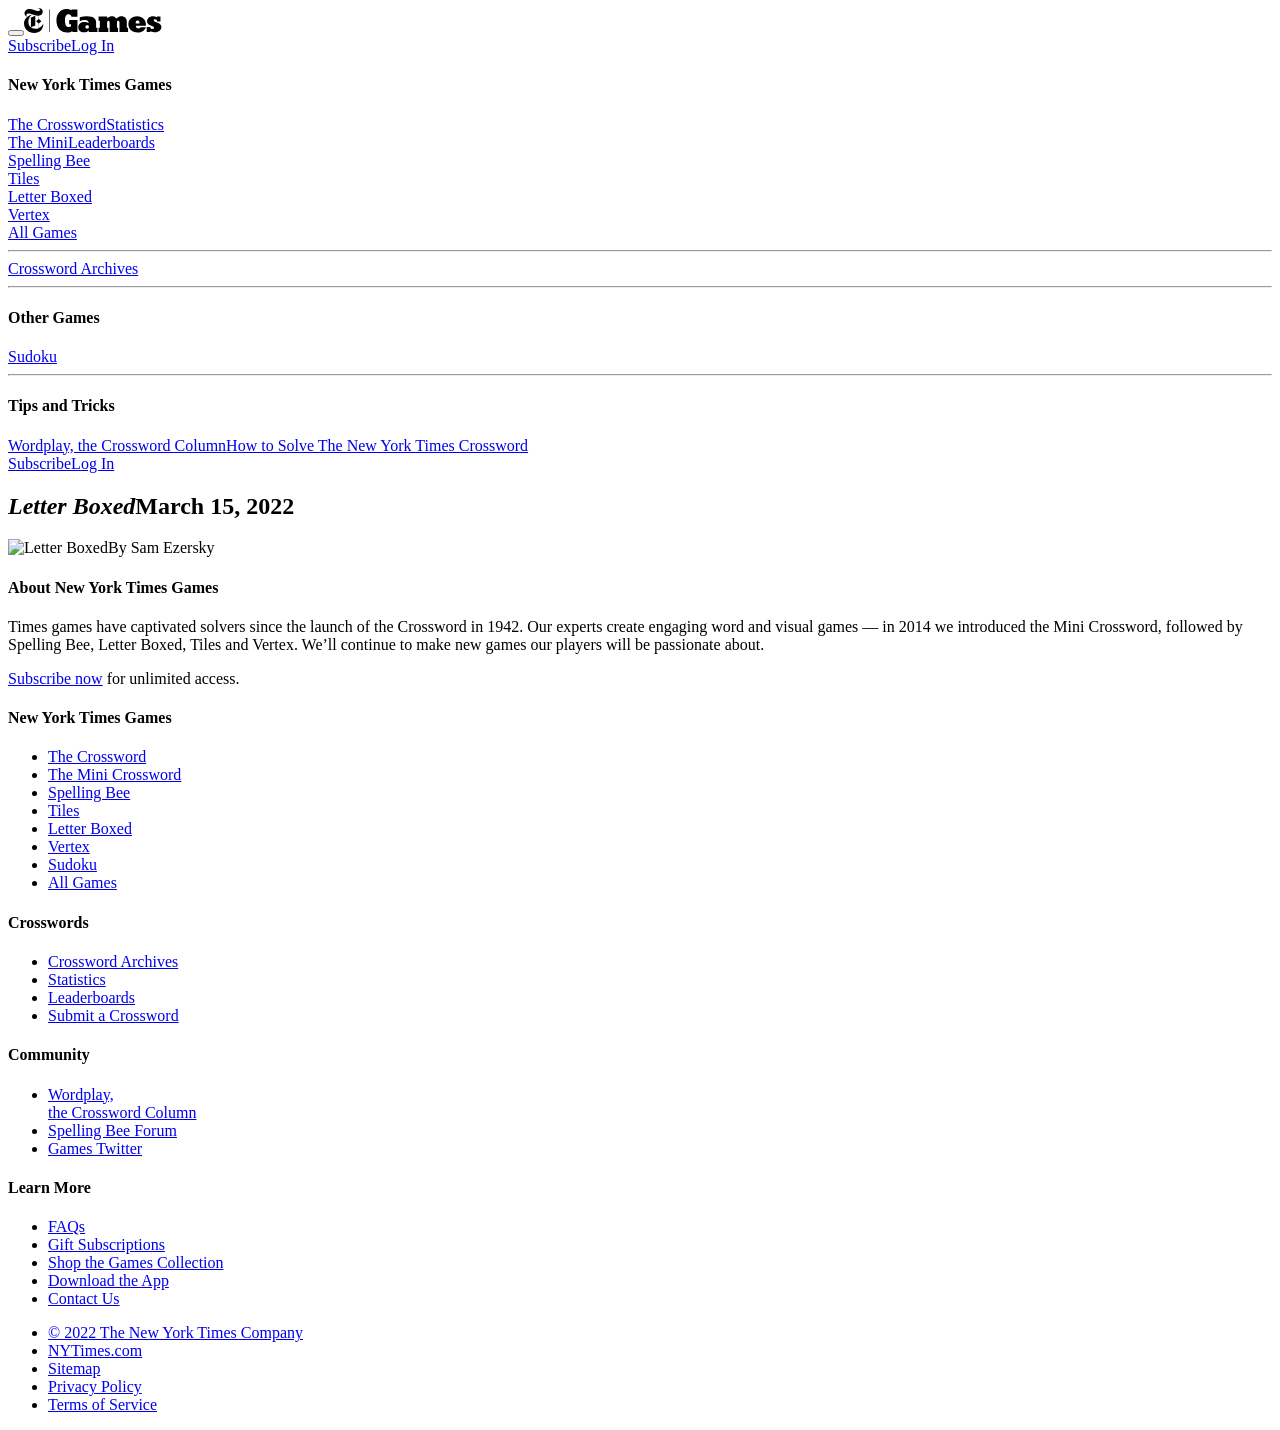
==== letter-boxed/index.html @ 9488eb3d "le pido a claude que me mejore la legibilidad de los archivos html y css que estaban todos ilegibles" ====
<!DOCTYPE html>
<html lang="en-US">

<head>
  <title>Letter Boxed - The New York Times- The New York Times</title>
  <meta name="viewport" content="width=device-width, initial-scale=1, minimal-ui" />
  <meta http-equiv="Content-Type" content="text/html" charSet="utf-8" />
  <meta http-equiv="X-UA-Compatible" content="IE=edge,chrome=1" />
  <meta name="version" content="v2203141327" />
  <meta name="CG" content="Crosswords/Games" />
  <meta name="PT" content="letter boxed" />
  <link rel="manifest" href="https://www.nytimes.com/games-assets/v2/metadata/lb-web-manifest.json?v=v2203141327" />
  <link rel="apple-touch-icon" sizes="180x180" href="https://www.nytimes.com/games-assets/v2/metadata/lb-apple-touch-icon.png?v=v2203141327" />
  <link rel="mask-icon" color="#ffffff" href="https://www.nytimes.com/games-assets/v2/metadata/lb-safari-pinned-tab.svg?v=v2203141327" />
  <link rel="shortcut icon" href="https://www.nytimes.com/games-assets/v2/metadata/lb-favicon.ico?v=v2203141327" />
  <meta name="apple-mobile-web-app-title" content="Letter Boxed" />
  <meta name="application-name" content="Letter Boxed" />
  <meta name="msapplication-TileColor" content="#ffffff" />
  <meta name="theme-color" content="#ffffff" />
  <meta property="og:title" content="Letter Boxed - New York Times Logic Puzzles" />
  <meta property="og:url" content="https://www.nytimes.com/puzzles/letter-boxed" />
  <meta property="og:description" content="Create words using letters around the square. Solve the puzzle in as few words as you can." />
  <meta property="og:image" content="https://mwcm.nyt.com/dam/mkt_assets/img/games/letter-boxed.png" />
  <style id="responsive.css">
@-webkit-keyframes slideDown {
  0% {
    transform: translateY(0%)
  }

  90% {
    transform: translateY(0%)
  }

  100% {
    transform: translateY(100%)
  }
}

@keyframes slideDown {
  0% {
    transform: translateY(0%)
  }

  90% {
    transform: translateY(0%)
  }

  100% {
    transform: translateY(100%)
  }
}

@-webkit-keyframes flyIn {
  0% {
    opacity: 0
  }

  100% {
    opacity: 1
  }
}

@keyframes flyIn {
  0% {
    opacity: 0
  }

  100% {
    opacity: 1
  }
}

@-webkit-keyframes flyOut {
  0% {
    opacity: 1
  }

  100% {
    opacity: 0
  }
}

@keyframes flyOut {
  0% {
    opacity: 1
  }

  100% {
    opacity: 0
  }
}

@-webkit-keyframes fadeIn {
  0% {
    opacity: 0
  }

  15% {
    opacity: 0
  }

  100% {
    opacity: 1
  }
}

@keyframes fadeIn {
  0% {
    opacity: 0
  }

  15% {
    opacity: 0
  }

  100% {
    opacity: 1
  }
}

.flexContainer {
  display: flex;
  flex-direction: column;
  align-items: center;
  justify-content: center;
  flex-wrap: nowrap;
  width: 100%
}

.expandToRow {
  composes: flexContainer
}

@media (min-width: 444px) {
  .expandToRow {
    display: flex;
    flex-direction: row;
    align-items: center;
    justify-content: space-around;
    flex-wrap: nowrap
  }
}

@media (max-width: 991.98px) {
  .mobileColumn {
    display: flex;
    flex-direction: column;
    align-items: center;
    justify-content: center;
    flex-wrap: nowrap
  }
}

.visually-hidden {
  clip: rect(0 0 0 0);
  -webkit-clip-path: inset(50%);
  clip-path: inset(50%);
  height: 1px;
  overflow: hidden;
  position: absolute;
  white-space: nowrap;
  width: 1px
}

#ratio-hook,
#width-hook {
  position: absolute;
  top: -100em;
  transition: width 0.001ms
}

@media (max-width: 375.98px) {
  #width-hook {
    width: 0px
  }
}

@media (min-width: 444px) and (max-width: 767.98px) {
  #width-hook {
    width: 1px
  }
}

@media (min-width: 768px) and (max-width: 991.98px) {
  #width-hook {
    width: 2px
  }
}

@media (min-width: 992px) and (max-width: 1199.98px) {
  #width-hook {
    width: 3px
  }
}

@media (min-width: 1200px) {
  #width-hook {
    width: 4px
  }
}

@media (orientation: portrait) {
  #ratio-hook {
    width: 0px
  }
}

@media (orientation: landscape) {
  #ratio-hook {
    width: 1px
  }
}
</style>
  <link rel="stylesheet" type="text/css" href="https://www.nytimes.com/games-assets/v2/foundation.1e71ba669a95430b01dcfd05e0946bdf1f7fcd81.css" />
  <link rel="stylesheet" type="text/css" href="https://www.nytimes.com/games-assets/v2/foundation-game.1e71ba669a95430b01dcfd05e0946bdf1f7fcd81.css" />
  <link rel="stylesheet" type="text/css" href="https://www.nytimes.com/games-assets/v2/letter-boxed.1e71ba669a95430b01dcfd05e0946bdf1f7fcd81.css" />
  <link rel="preload" href="https://www.nytimes.com/games-assets/v2/fonts/karnakcondensed/karnakcondensed-normal-700.woff" as="font" />
  <link rel="preload" href="https://www.nytimes.com/games-assets/v2/fonts/karnakcondensed/karnakcondensed-normal-700.woff2" as="font" />
</head>

<body class="pz-page pz-desktop pz-use-intercept">
  <header class="pz-header pz-game-header">
    <div class="pz-nav" id="js-global-nav"><button type="button" aria-label="Navigation menu button" aria-haspopup="true" aria-expanded="false" class="pz-nav__hamburger-helper pz-nav__hamburger pz-nav__hamburger-squeeze" id="js-nav-burger"><span class="pz-nav__hamburger-box"><span class="pz-nav__hamburger-inner"></span></span></button><a id="js-logo-nav" class="pz-nav__title pz-h1" href="/crosswords" aria-label="New York Times Games Logo. Click for more puzzles"><svg class="pz-nav__logo" width="138" height="25" viewBox="0 0 138 25" fill="none" xmlns="http://www.w3.org/2000/svg">
          <rect width="138" height="25" fill="white"></rect>
          <path d="M42.4599 1.03519C44.219 1.00558 45.9577 1.41634 47.5176 2.23008V1.45245H53.4162V8.80515H47.5239C47.1067 7.03494 46.3607 6.2257 44.5904 6.2257C42.365 6.23834 41.0058 7.86947 41.0058 12.4151C41.0058 17.3148 42.2386 18.8827 45.0077 18.8827C45.7187 18.8975 46.4203 18.7183 47.0371 18.3643V16.2211H45.2037V11.9283H53.4225V24.0543H48.3648V22.9289C46.902 24.0012 45.1195 24.5471 43.307 24.4778C36.9216 24.4778 32.4392 20.2546 32.4392 12.4214C32.4708 5.2584 36.9849 1.03519 42.4599 1.03519Z" fill="black"></path>
          <path d="M59.8645 24.3471C56.3494 24.3471 54.2883 22.4505 54.2883 19.2198C54.2883 15.9892 56.7097 13.9345 60.541 13.9345C61.9923 13.9222 63.4232 14.2767 64.701 14.965C64.6377 13.2264 63.3164 12.0947 60.8634 12.0947C59.0925 12.1015 57.3477 12.5215 55.7677 13.3212V9.25608C58.149 8.58084 60.6136 8.24457 63.0888 8.25718C69.7966 8.25718 72.0853 11.1907 72.0853 13.7701V19.8647H73.4382V24.0563H64.7705V22.5074C63.544 23.8603 61.7359 24.3471 59.8645 24.3471ZM64.859 18.8658C64.888 18.6431 64.8655 18.4166 64.7931 18.204C64.7207 17.9914 64.6005 17.7982 64.4417 17.6394C64.2829 17.4805 64.0897 17.3603 63.877 17.288C63.6644 17.2156 63.438 17.193 63.2153 17.222C62.1215 17.222 61.3755 17.7721 61.3755 18.8974C61.3755 20.0228 62.0077 20.478 63.1836 20.478C64.3596 20.478 64.8653 19.9911 64.8653 18.8848L64.859 18.8658Z" fill="black"></path>
          <path d="M75.8371 19.8644V12.7709H74.5726V8.57927H83.1455V10.2546C85.1433 8.73732 86.2055 8.25684 87.786 8.25684C89.7206 8.25684 90.8839 8.80687 92.3949 10.3874C94.3611 8.83848 95.7456 8.25684 97.4526 8.25684C100.614 8.25684 102.801 10.419 102.801 13.2197V19.858H104.066V24.0496H95.5054V14.6739C95.5054 13.4473 95.0249 12.7772 94.1841 12.7772C93.3432 12.7772 92.9576 13.4094 92.9576 14.6739V19.8644H94.0513V24.056H85.6681V14.6106C85.6681 13.5169 85.1497 12.7709 84.4036 12.7709C83.6576 12.7709 83.1392 13.479 83.1392 14.6106V19.8644H84.2646V24.056H74.5474V19.8644H75.8371Z" fill="black"></path>
          <path d="M113.781 24.3784C111.46 24.3784 108.881 23.8979 107.073 22.2858C106.216 21.5344 105.534 20.6058 105.072 19.5643C104.61 18.5229 104.38 17.3935 104.398 16.2544C104.398 11.1967 108.432 8.25684 113.25 8.25684C118.453 8.25684 121.924 11.93 121.924 16.3555C121.924 16.874 121.892 17.3545 121.86 17.8729H111.745C111.941 19.681 112.908 20.4839 114.387 20.4839C114.871 20.4803 115.347 20.3544 115.769 20.1178C116.191 19.8813 116.547 19.5418 116.803 19.131H121.86C120.773 22.6777 117.498 24.3784 113.781 24.3784ZM111.688 15.5273H115.481V15.1417C115.481 13.8204 115.159 12.4674 113.585 12.4674C113.201 12.4558 112.824 12.5691 112.51 12.7903C112.197 13.0115 111.964 13.3286 111.846 13.6939C111.68 14.2856 111.624 14.9028 111.682 15.5147L111.688 15.5273Z" fill="black"></path>
          <path d="M126.195 24.059H122.712V18.8875H126.164C126.581 20.2404 127.131 20.9485 128.452 20.9485C129.451 20.9485 130.064 20.5313 130.064 19.7536C130.064 19.2036 129.71 18.7863 129.034 18.4892L125.683 17.073C124.909 16.7631 124.246 16.2281 123.779 15.5371C123.313 14.8462 123.064 14.0312 123.066 13.1975C123.066 10.5549 125.677 8.23462 128.964 8.23462C130.352 8.25084 131.718 8.58156 132.96 9.20191V8.5697H136.469V13.4062H133.244C132.954 11.9584 132.372 11.244 131.215 11.244C130.374 11.244 129.729 11.6612 129.729 12.3377C129.729 12.9194 130.115 13.3998 130.924 13.7223L134.212 14.9867C136.374 15.8276 137.373 17.2121 137.373 19.0835C137.373 22.0486 134.844 24.3372 131.215 24.3372C129.603 24.3372 128.477 24.078 126.157 23.2435L126.195 24.059Z" fill="black"></path>
          <path d="M25.9544 1.46704H25.3601V24.0372H25.9544V1.46704Z" fill="black"></path>
          <path d="M19.2574 15.4535C18.8889 16.497 18.3042 17.4509 17.5416 18.2527C16.7789 19.0546 15.8555 19.6863 14.8318 20.1066V15.4535L17.3607 13.1586L14.8318 10.8952V7.69619C15.8763 7.67489 16.8715 7.24792 17.6067 6.50567C18.3419 5.76342 18.7593 4.76418 18.7706 3.71953C18.7706 0.975708 16.1532 0.00209168 14.6675 0.00209168C14.2653 -0.0102783 13.8633 0.0322617 13.4726 0.128535V0.261301C13.6686 0.261301 13.9594 0.22969 14.0542 0.22969C15.0847 0.22969 15.8624 0.716498 15.8624 1.65218C15.8562 1.85411 15.809 2.05266 15.7235 2.23571C15.638 2.41875 15.5161 2.58244 15.3652 2.71677C15.2143 2.85109 15.0376 2.95323 14.8459 3.01695C14.6542 3.08066 14.4515 3.1046 14.2502 3.08732C11.7213 3.08732 8.693 1.01996 5.43075 1.01996C2.52255 1.00732 0.537385 3.17583 0.537385 5.36962C0.537385 7.56342 1.80182 8.24622 3.12316 8.7267L3.15477 8.60026C2.91743 8.45028 2.72511 8.23886 2.59822 7.98842C2.47133 7.73797 2.41459 7.45785 2.43404 7.17777C2.4493 6.92796 2.51386 6.68363 2.62398 6.45888C2.73411 6.23414 2.88763 6.03341 3.07569 5.86826C3.26375 5.70312 3.48264 5.57683 3.71973 5.49668C3.95683 5.41652 4.20745 5.38408 4.45714 5.40124C7.20096 5.40124 11.6265 7.69619 14.3766 7.69619H14.6359V10.9268L12.107 13.1586L14.6359 15.4535V20.1572C13.5788 20.533 12.4638 20.7192 11.342 20.7072C7.07452 20.7072 4.38759 18.1215 4.38759 13.8287C4.37897 12.8127 4.51955 11.8009 4.80486 10.8257L6.93543 9.88999V19.3733L11.2661 17.4766V7.75941L4.88072 10.6044C5.17861 9.73458 5.646 8.93247 6.25588 8.24446C6.86575 7.55645 7.606 6.99621 8.43379 6.59613L8.40218 6.5013C4.13471 7.43698 0 10.6739 0 15.5167C0 21.1055 4.71635 25 10.2103 25C16.0267 25 19.3206 21.1245 19.3522 15.4725L19.2574 15.4535Z" fill="black"></path>
        </svg></a>
      <div class="pz-nav__toolbar" id="js-mobile-toolbar"></div>
      <div class="pz-nav__actions pz-flex-row" id="js-nav-actions"><a href="https://www.nytimes.com/subscription/games?campaignId=4QHQ8" class="pz-nav__button js-nav-subscribe">Subscribe</a><a href="https://myaccount.nytimes.com/auth/enter-email?redirect_uri=https%3A%2F%2Fwww.nytimes.com%2Fpuzzles%2Fletter-boxed&amp;response_type=cookie&amp;client_id=games&amp;application=crosswords&amp;asset=navigation-bar" class="pz-nav__button white js-nav-login">Log In</a></div>
    </div>
    <div role="menu" aria-label="Navigation menu" aria-hidden="true" class="pz-nav-drawer" id="js-nav-drawer">
      <nav>
        <h4 class="pz-nav-drawer__heading">New York Times Games</h4>
        <div class="pz-nav-drawer__group daily-crossword"><a href="/crosswords/game/daily" class="js-nav-tracker pz-nav-drawer__link" data-track-nav="The Crossword">The Crossword</a><a href="/puzzles/stats" class="js-nav-tracker pz-nav-drawer__link" data-track-nav="Statistics">Statistics</a></div>
        <div class="pz-nav-drawer__group mini-crossword"><a href="/crosswords/game/mini" class="js-nav-tracker pz-nav-drawer__link" data-track-nav="The Mini">The Mini</a><a href="/puzzles/leaderboards" class="js-nav-tracker pz-nav-drawer__link" data-track-nav="Leaderboards">Leaderboards</a></div>
        <div class="pz-nav-drawer__group spelling-bee"><a href="/puzzles/spelling-bee" class="js-nav-tracker pz-nav-drawer__link" data-track-nav="Spelling Bee">Spelling Bee</a></div>
        <div class="pz-nav-drawer__group tiles"><a href="/puzzles/tiles" class="js-nav-tracker pz-nav-drawer__link" data-track-nav="Tiles">Tiles</a></div>
        <div class="pz-nav-drawer__group letter-boxed"><a href="/puzzles/letter-boxed" class="js-nav-tracker pz-nav-drawer__link selected" data-track-nav="Letter Boxed">Letter Boxed</a></div>
        <div class="pz-nav-drawer__group vertex"><a href="/puzzles/vertex" class="js-nav-tracker pz-nav-drawer__link" data-track-nav="Vertex">Vertex</a></div>
        <div class="pz-nav-drawer__group hub"><a href="/crosswords" class="js-nav-tracker pz-nav-drawer__link" data-track-nav="All Games">All Games</a></div>
        <hr />
        <div class="pz-nav-drawer__group archive"><a href="/crosswords/archive" class="js-nav-tracker pz-nav-drawer__link" data-track-nav="Crossword Archives">Crossword Archives</a></div>
        <hr />
        <h4 class="pz-nav-drawer__heading">Other Games</h4>
        <div class="pz-nav-drawer__group sudoku"><a href="/puzzles/sudoku" class="js-nav-tracker pz-nav-drawer__link" data-track-nav="Sudoku">Sudoku</a></div>
        <hr />
        <h4 class="pz-nav-drawer__heading">Tips and Tricks</h4>
        <div class="pz-nav-drawer__group tips-and-tricks"><a href="https://www.nytimes.com/column/wordplay" class="js-nav-tracker pz-nav-drawer__link" data-track-nav="Wordplay, the Crossword Column">Wordplay, the Crossword Column</a><a href="https://www.nytimes.com/guides/crosswords/how-to-solve-a-crossword-puzzle" class="js-nav-tracker pz-nav-drawer__link" data-track-nav="How to Solve The New York Times Crossword">How to Solve The New York Times Crossword</a></div>
      </nav>
      <div class="pz-nav-drawer__account" id="js-nav-profile">
        <div class="pz-nav-drawer__account-actions"><a href="https://www.nytimes.com/subscription/games?campaignId=4QHQ8" class="pz-nav__button js-nav-subscribe">Subscribe</a><a href="https://myaccount.nytimes.com/auth/enter-email?redirect_uri=https%3A%2F%2Fwww.nytimes.com%2Fpuzzles%2Fletter-boxed&amp;response_type=cookie&amp;client_id=games&amp;application=crosswords&amp;asset=navigation-bar" class="pz-nav__button white js-nav-login">Log In</a></div>
      </div>
    </div>
  </header>
  <div class="pz-intercept"></div>
  <div class="pz-content">
    <div class="pz-section pz-section-filled pz-ad-box">
      <div class="pz-ad place-ad" id="TopAd" data-position="top"></div>
    </div>
    <div class="pz-section" id="letter-boxed-container">
      <div class="pz-row pz-game-title-bar xwd__hide-when-no-data">
        <div class="pz-module" id="portal-game-header">
          <h2><em class="pz-game-title">Letter Boxed</em><span class="pz-game-date">March 15, 2022</span></h2>
          <div class="pz-byline"><img alt="Letter Boxed" class="pz-byline__image" src="https://storage.googleapis.com/nyt-games-prd.appspot.com/avatars/sam-ezersky.png" /><span class="pz-byline__text">By Sam Ezersky</span></div>
        </div>
      </div>
      <div class="pz-game-wrapper" id="js-hook-game-wrapper">
        <div id="portal-game-moments"></div>
        <div class="pz-game-screen" id="js-hook-pz-moment__game">
          <div class="pz-game-toolbar xwd__hide-when-no-data">
            <div class="pz-row">
              <div class="pz-module pz-flex-row pz-game-toolbar-content" id="portal-game-toolbar"></div>
            </div>
          </div>
          <div id="portal-game-modals"></div>
          <div class="pz-game-field" id="pz-game-root"><noscript>This game requires javascript</noscript></div>
          <script type="text/javascript">
window.gameData = {
  "id": 1187,
  "expiration": 1647414000,
  "ourSolution": [
    "JAGUARUNDI",
    "IMPLY"
  ],
  "printDate": "2022-03-15",
  "sides": [
    "RLI",
    "ANM",
    "JPU",
    "GDY"
  ],
  "date": "March 15, 2022",
  "dictionary": [
    "ADMIN",
    "AGA",
    "AGAIN",
    "AGAL",
    "AGAR",
    "AGING",
    "AGIN",
    "AID",
    "AIDING",
    "AIDA",
    "AIGA",
    "AINGA",
    "AIM",
    "AIMING",
    "AIYA",
    "AJAR",
    "ALAP",
    "ALAR",
    "ALARM",
    "ALARMING",
    "ALARMINGLY",
    "ALARUM",
    "ALGA",
    "ALGAL",
    "ALU",
    "ALP",
    "ALULA",
    "ALUM",
    "ALUMINIUM",
    "ALUMINUM",
    "APING",
    "APIARY",
    "ARGUING",
    "ARM",
    "ARMING",
    "ARMY",
    "ARUGULA",
    "ARUM",
    "ARYL",
    "AUDIAL",
    "AUGUR",
    "AUGURAL",
    "AUGURY",
    "AULD",
    "AURA",
    "AURAL",
    "AURAR",
    "GUA",
    "GARNI",
    "LAI",
    "MUNDUM",
    "DAD",
    "DADA",
    "DAG",
    "DAI",
    "DAL",
    "DAP",
    "DARG",
    "DARN",
    "DARNING",
    "DURN",
    "DURNING",
    "DAY",
    "DIAL",
    "DIARY",
    "DID",
    "DIDI",
    "DIDLUM",
    "DIG",
    "DUG",
    "DIM",
    "DIMLY",
    "DIMPLY",
    "DIN",
    "DINING",
    "DING",
    "DINGING",
    "DIP",
    "DIYA",
    "DMU",
    "DRAG",
    "DRAIN",
    "DRAINING",
    "DRAPING",
    "DRAY",
    "DRYLY",
    "DRUG",
    "DRUM",
    "DRY",
    "DRYING",
    "DRYAD",
    "DUAD",
    "DUAL",
    "DUD",
    "DUDING",
    "DULY",
    "DUM",
    "DUMDUM",
    "DUMP",
    "DUMPING",
    "DUMPY",
    "DUN",
    "DUNG",
    "DUNGING",
    "DUR",
    "DURA",
    "DURAL",
    "DURUM",
    "INDUING",
    "UNUM",
    "GAD",
    "GADID",
    "GAG",
    "GAGA",
    "GAGING",
    "GAIJIN",
    "GAIN",
    "GAINING",
    "GAINLY",
    "GAL",
    "GALA",
    "GALPAL",
    "GAP",
    "GAPING",
    "GAPINGLY",
    "GAR",
    "GARAGING",
    "GAUD",
    "GAUGING",
    "GAUR",
    "GAY",
    "GAYAL",
    "GID",
    "GIG",
    "GIMP",
    "GUIMP",
    "GIMPING",
    "GIMPY",
    "GIN",
    "GING",
    "GINGLYMI",
    "GLAD",
    "GLADLY",
    "GLARY",
    "GLUING",
    "GLUG",
    "GLUM",
    "GLUMLY",
    "GNU",
    "GRAD",
    "GRADING",
    "GRADIN",
    "GRADUAL",
    "GRAIN",
    "GRAINING",
    "GRAINY",
    "GRAPY",
    "GRAY",
    "GRAYING",
    "GRAYLY",
    "GRAYLAG",
    "GRUMP",
    "GRUMPING",
    "GRUMPY",
    "GUAR",
    "GUARD",
    "GUARDING",
    "GUID",
    "GUIDING",
    "GULAG",
    "GULAR",
    "GULP",
    "GULPING",
    "GULPY",
    "GULPIN",
    "GUM",
    "GUN",
    "GUNDI",
    "GUNPLAY",
    "GUR",
    "GURN",
    "GURNING",
    "GURU",
    "GUY",
    "GUYING",
    "JIP",
    "GIP",
    "IDLY",
    "IMP",
    "IMPING",
    "IMPALA",
    "IMPI",
    "IMPINGING",
    "IMPLY",
    "IMPLYING",
    "IMU",
    "INDIUM",
    "INDULGING",
    "INGRAIN",
    "INGRAINING",
    "INLAID",
    "INLAY",
    "INLAYING",
    "INLY",
    "INLYING",
    "INURN",
    "INURNING",
    "JAG",
    "JAGUAR",
    "JAGUARUNDI",
    "JAI",
    "ALAI",
    "JALAP",
    "JAPING",
    "JAR",
    "JARG",
    "JARUL",
    "JAY",
    "JIG",
    "JING",
    "JINGLY",
    "LAD",
    "LADING",
    "LAG",
    "LAGAR",
    "LAID",
    "LAIN",
    "LAP",
    "LAPA",
    "LAPIDARY",
    "LAR",
    "LARD",
    "LARDING",
    "LARGING",
    "LARN",
    "LARNING",
    "LAUD",
    "LAUDING",
    "LAUNDRY",
    "LAY",
    "LAYING",
    "LYING",
    "LUAU",
    "LUD",
    "LUG",
    "LUGING",
    "LULU",
    "LUM",
    "LUMP",
    "LUMPING",
    "LUMPY",
    "LUNG",
    "LUNGING",
    "LUNGI",
    "LUNULA",
    "LUNULAR",
    "LUR",
    "LYINGLY",
    "MIAUL",
    "MID",
    "MIDI",
    "MIM",
    "MIMING",
    "MIMI",
    "MIND",
    "MINDING",
    "MINDI",
    "MINING",
    "MINGING",
    "MINI",
    "MINIM",
    "MINIMUM",
    "MUD",
    "MUDRA",
    "MUDRUN",
    "MUG",
    "MULGA",
    "MULGARA",
    "MUM",
    "MUN",
    "MUNG",
    "MUNGING",
    "MUNI",
    "MUNIA",
    "MURAL",
    "MURMUR",
    "MURU",
    "MYALGIA",
    "NURD",
    "NIDI",
    "NIM",
    "NINJA",
    "NIP",
    "NIPA",
    "NUN",
    "NUNU",
    "NYALA",
    "PAD",
    "PADI",
    "PAGING",
    "PAID",
    "PAIN",
    "PAINING",
    "PAL",
    "PALADIN",
    "PALAGI",
    "PAPALAGI",
    "PALAPA",
    "PALAY",
    "PALM",
    "PALMING",
    "PALMY",
    "PALMYRA",
    "PALP",
    "PALPI",
    "PALPAL",
    "PALUDAL",
    "PALY",
    "PAP",
    "PAPA",
    "PAPAD",
    "PAPAIN",
    "PAPAL",
    "PAPAYA",
    "PAR",
    "PARA",
    "PARADING",
    "PARADIGM",
    "PARD",
    "PARGING",
    "PARM",
    "PARP",
    "PARPING",
    "PAUA",
    "PAY",
    "PAYING",
    "PAYNIM",
    "PIPAL",
    "PIA",
    "PIAL",
    "PIG",
    "PIMP",
    "PIMPING",
    "PIMPLY",
    "PIN",
    "PINING",
    "PING",
    "PINGING",
    "PINGUID",
    "PINGUIN",
    "PINY",
    "PIP",
    "PIPA",
    "PIPING",
    "PIPY",
    "PIPI",
    "PIU",
    "PLAGAL",
    "PLAGUING",
    "PLAGUY",
    "PLAID",
    "PLAIN",
    "PLAINING",
    "PLAINLY",
    "PLAY",
    "PLAYING",
    "PLAYA",
    "PLUG",
    "PLUGIN",
    "PLUM",
    "PLUMING",
    "PLUMP",
    "PLUMPING",
    "PLUMPLY",
    "PLUMPY",
    "PLUMULAR",
    "PLUMY",
    "PLUNGING",
    "PLURAL",
    "PLY",
    "PLYING",
    "PRAD",
    "PRAY",
    "PRAYING",
    "PRAU",
    "PRUNING",
    "PRY",
    "PRYING",
    "PRYINGLY",
    "PYA",
    "PIGMY",
    "RAD",
    "RADAR",
    "RADIAL",
    "RADIUM",
    "RADULA",
    "RADULAR",
    "RAG",
    "RAGA",
    "RAGING",
    "RAGI",
    "RAGINI",
    "RAGU",
    "RAGULY",
    "RAI",
    "RAID",
    "RAIDING",
    "RAIN",
    "RAINING",
    "RAINY",
    "RAJ",
    "RAJA",
    "RAP",
    "RAPING",
    "RAPID",
    "RAPIDLY",
    "RAPINI",
    "RARA",
    "RAY",
    "RAYING",
    "RUNG",
    "RUA",
    "RUING",
    "RUG",
    "RUIN",
    "RUINING",
    "RULY",
    "RUM",
    "RUMLY",
    "RUMDUM",
    "RUMP",
    "RUMPLY",
    "RUMPY",
    "RUN",
    "RURAL",
    "RYU",
    "JIM",
    "LAURYL",
    "UND",
    "UDAL",
    "UGLY",
    "ULU",
    "UMP",
    "UMPING",
    "UMPY",
    "UMU",
    "UNDID",
    "UNDULY",
    "UNGAINLY",
    "UNGUAL",
    "UNGUARD",
    "UNGUARDING",
    "UNI",
    "UNLADING",
    "UNLAID",
    "UNLAY",
    "UNLAYING",
    "UNPAID",
    "UNPIN",
    "UNPLUG",
    "UNRULY",
    "URGING",
    "URN",
    "URNING",
    "YADA",
    "YAG",
    "YAP",
    "YARD",
    "YARDING",
    "YARDARM",
    "YARN",
    "YARNING",
    "YAY",
    "YIN",
    "YIP",
    "YUGA",
    "YUM",
    "ARMGUARD",
    "DRAPY",
    "GAI",
    "ADAGIAL",
    "ADAPID",
    "ADIGAR",
    "ADIPAL",
    "ADRADIAL",
    "AGIDI",
    "AGLU",
    "AGRUM",
    "AGRYPNIA",
    "AJI",
    "AGI",
    "ALALA",
    "ALARY",
    "ALGID",
    "ALGIN",
    "ALMUG",
    "ALMURY",
    "ALUMING",
    "ALUMIUM",
    "ALUMY",
    "ALUNDUM",
    "ALYPIN",
    "AUDING",
    "AULA",
    "AUM",
    "DADLA",
    "DADI",
    "DADING",
    "DAUD",
    "DAUDING",
    "DAYAL",
    "DRUMIN",
    "DRUMLY",
    "GINGA",
    "GINGING",
    "JINGAL",
    "LARGA",
    "LUN",
    "MGAL",
    "MIAI",
    "MIJA",
    "MIMPING",
    "MIMPIN",
    "MINDLY",
    "MINDRY",
    "MINGI",
    "MINGIMINGI",
    "MINIUM",
    "MIYA",
    "MLUNGU",
    "MUI",
    "MULDRY",
    "MRAD",
    "MUDAR",
    "MUDIM",
    "MUGA",
    "MUNGA",
    "MUID",
    "MULAI",
    "MULMUL",
    "MUMP",
    "MUMPING",
    "MUND",
    "MUNDU",
    "MUNGI",
    "MUNINGA",
    "MUNJ",
    "MUNJA",
    "MURA",
    "MURAJI",
    "MURDRUM",
    "MURGI",
    "MURUMURU",
    "MURUNGA",
    "MYAGRUM",
    "MYAL",
    "MYUN",
    "NGAPI",
    "NGARARA",
    "NIDAL",
    "NIND",
    "NYND",
    "NIGRAL",
    "NIGUA",
    "NYLGAU",
    "NIU",
    "NUDJING",
    "NUG",
    "NUMP",
    "NYUNG",
    "PADA",
    "PAIP",
    "PAJALA",
    "PALA",
    "PALADAR",
    "PALAR",
    "PALPING",
    "PALUDIAL",
    "PAPAUMU",
    "PAPYRAL",
    "PARULA",
    "PAYNIMRY",
    "PIAI",
    "PIGLY",
    "PIND",
    "PINDING",
    "PINDA",
    "PINGA",
    "PINGAU",
    "PINLAY",
    "PIPID",
    "PIPINGLY",
    "PIUM",
    "PLAGA",
    "PLAGIUM",
    "PLAIDING",
    "PLAP",
    "PLAUD",
    "PLAUDING",
    "PLAUR",
    "PLAYINGLY",
    "PLAIG",
    "PLYM",
    "PLUD",
    "PLUMULA",
    "PLUNG",
    "PLUNGINGLY",
    "PRAG",
    "PRALAYA",
    "PRALAY",
    "PRUNY",
    "PYRAL",
    "PYU",
    "RAGINGLY",
    "RAL",
    "RAUN",
    "RAPADURA",
    "RAPIN",
    "RAYA",
    "RAYL",
    "RYPIN",
    "RUD",
    "RUGA",
    "RUGAL",
    "RUMPING",
    "RUND",
    "RURP",
    "RURU",
    "RYA",
    "RYIJI",
    "RYIJY",
    "RYUGI",
    "UMLUNGU",
    "UNLAP",
    "UNPAY",
    "UNPAYING",
    "UNPLAIN",
    "UNPLUNGING",
    "UNPLY",
    "UNPLYING",
    "UNPRAY",
    "UNPRAYING",
    "UNPRYING",
    "UNRAINY",
    "UNRUNG",
    "YAYA"
  ],
  "par": 6,
  "yesterdaysSolution": [
    "SUBATOMIC",
    "CHAKRA"
  ],
  "yesterdaysSides": [
    "HRI",
    "UOA",
    "SCM",
    "BKT"
  ],
  "isFree": false,
  "editor": "Sam Ezersky",
  "editorImage": "https://storage.googleapis.com/nyt-games-prd.appspot.com/avatars/sam-ezersky.png"
};
</script>
        </div>
        <div id="portal-editorial-content"></div>
      </div>
    </div>
    <div class="pz-section pz-section-filled pz-ad-box">
      <div class="pz-ad place-ad" id="TopAd1" data-position="bottom"></div>
    </div>
  </div>
  <footer class="pz-footer">
    <div class="pz-footer__wrapper">
      <section class="pz-footer__section pz-footer__about-us">
        <h4 class="pz-footer__section-header">About New York Times Games</h4>
        <p class="pz-footer__featured-text">Times games have captivated solvers since the launch of the Crossword in 1942. Our experts create engaging word and visual games — in 2014 we introduced the Mini Crossword, followed by Spelling Bee, Letter Boxed, Tiles and Vertex. We’ll continue to make new games our players will be passionate about.</p>
        <p class="pz-footer__featured-text"><a href="https://www.nytimes.com/subscription/games?campaignId=9W9LL">Subscribe now</a> for unlimited access.</p>
      </section>
      <section class="pz-footer__section pz-footer__section-link-col">
        <h4 class="pz-footer__section-header">New York Times Games</h4>
        <ul class="pz-footer__list">
          <li class="pz-footer__link"><a href="/crosswords/game/daily"><i class="pz-icon pz-icon-daily"></i>The Crossword</a></li>
          <li class="pz-footer__link"><a href="/crosswords/game/mini"><i class="pz-icon pz-icon-mini"></i>The Mini Crossword</a></li>
          <li class="pz-footer__link"><a href="/puzzles/spelling-bee"><i class="pz-icon pz-icon-spelling-bee"></i>Spelling Bee</a></li>
          <li class="pz-footer__link"><a href="/puzzles/tiles"><i class="pz-icon pz-icon-tiles"></i>Tiles</a></li>
          <li class="pz-footer__link"><a href="/puzzles/letter-boxed"><i class="pz-icon pz-icon-letter-boxed"></i>Letter Boxed</a></li>
          <li class="pz-footer__link"><a href="/puzzles/vertex"><i class="pz-icon pz-icon-vertex"></i>Vertex</a></li>
          <li class="pz-footer__link"><a href="/puzzles/sudoku"><i class="pz-icon pz-icon-sudoku"></i>Sudoku</a></li>
          <li class="pz-footer__link"><a href="/crosswords">All Games</a></li>
        </ul>
      </section>
      <section class="pz-footer__section pz-footer__section-link-col">
        <h4 class="pz-footer__section-header">Crosswords</h4>
        <ul class="pz-footer__list">
          <li class="pz-footer__link"><a href="/crosswords/archive">Crossword Archives</a></li>
          <li class="pz-footer__link"><a href="/puzzles/stats">Statistics</a></li>
          <li class="pz-footer__link"><a href="/puzzles/leaderboards">Leaderboards</a></li>
          <li class="pz-footer__link"><a href="https://nytimes.com/article/submit-crossword-puzzles-the-new-york-times.html">Submit a Crossword</a></li>
        </ul>
        <h4 class="pz-footer__section-header">Community</h4>
        <ul class="pz-footer__list">
          <li class="pz-footer__link"><a href="https://www.nytimes.com/column/wordplay">Wordplay,<br />the Crossword Column</a></li>
          <li class="pz-footer__link"><a href="https://www.nytimes.com/spotlight/spelling-bee-forum">Spelling Bee Forum</a></li>
          <li class="pz-footer__link"><a href="https://twitter.com/NYTGames">Games Twitter</a></li>
        </ul>
      </section>
      <section class="pz-footer__section pz-footer__section-link-col">
        <h4 class="pz-footer__section-header">Learn More</h4>
        <ul class="pz-footer__list">
          <li class="pz-footer__link"><a href="https://help.nytimes.com/hc/en-us/articles/115014755667-New-York-Times-Crossword">FAQs</a></li>
          <li class="pz-footer__link"><a href="https://www.nytimes.com/subscription/games/gift">Gift Subscriptions</a></li>
          <li class="pz-footer__link games-collection"><a data-medium="footer" data-source="nytimes-games" href="https://store.nytimes.com/collections/games">Shop the Games Collection</a></li>
          <li class="pz-footer__link"><a href="/crosswords/apps">Download the App</a></li>
          <li class="pz-footer__link"><a href="mailto:nytgames@nytimes.com" id="js-feedback-link" target="__blank" rel="external">Contact Us</a></li>
        </ul>
      </section>
      <section class="pz-footer__section pz-footer__legal pz-footer__section-link-col">
        <ul class="pz-footer__legal-links">
          <li class="pz-footer__legal-link"><a class="pz-footer__legal-co" href="https://www.nytco.com/">© 2022 The New York Times Company</a></li>
          <li class="pz-footer__legal-link"><a href="https://www.nytimes.com">NYTimes.com</a></li>
          <li class="pz-footer__legal-link"><a href="https://www.nytimes.com/sitemap/">Sitemap</a></li>
          <li class="pz-footer__legal-link"><a href="https://www.nytimes.com/privacy/privacy-policy">Privacy Policy</a></li>
          <li class="pz-footer__legal-link"><a href="https://help.nytimes.com/hc/en-us/articles/115014893428-Terms-of-service">Terms of Service</a></li>
        </ul>
      </section>
    </div>
  </footer>
  <script type="text/javascript">
window.userType = {
  "isLoggedIn": false,
  "hasXwd": false,
  "hasDigi": false,
  "hasHd": false,
  "isErsatzShortz": false,
  "inShortzMode": false,
  "entitlement": "anon"
};
</script>
  <script type="text/javascript">
window.env = {
  "version": "v2203141327",
  "api": "https://nyt-games-prd.appspot.com",
  "tagx": "https://a.nytimes.com",
  "gtm": "https://www.googletagmanager.com/gtm.js?id=GTM-P528B3&gtm_auth=tfAzqo1rYDLgYhmTnSjPqw&gtm_preview=env-130&gtm_cookies_win=x",
  "hostname": "https://www.nytimes.com",
  "name": "prod"
};
</script>
  <script type="text/javascript">
window.abra = {
  "config": {
    ".ver": 8914,
    "GAMES_SB_rank": {
      "abtest_partition": [
        {
          "var": "agent_id"
        },
        "GAMES_SB_rank",
        4294967295,
        "1_Yesterday"
      ]
    },
    "GAMES_SB_recap": {
      "abtest_partition": [
        {
          "var": "agent_id"
        },
        "GAMES_SB_recap",
        4294967295,
        "1_Today_Genius"
      ]
    },
    "GAMES_SB_tips": {
      "abtest_partition": [
        {
          "var": "agent_id"
        },
        "GAMES_SB_tips",
        4294967295,
        "1_TipsAndTricks"
      ]
    },
    "GAMES_abra_test_0821": {
      "abtest_partition": [
        {
          "var": "regi_id"
        },
        "GAMES_abra_test_0821",
        2147483647,
        "0_Control",
        4294967295,
        "0_Control"
      ]
    },
    "GAMES_sharedMoments_0122": {
      "abtest_partition": [
        {
          "var": "agent_id"
        },
        "GAMES_sharedMoments_0122",
        429496729,
        "0_Off",
        4294967295,
        "0_Off"
      ]
    },
    "GAMES_sudokuMoments_0122": {
      "abtest_partition": [
        {
          "var": "agent_id"
        },
        "GAMES_sudokuMoments_0122",
        2147483647,
        "0_Off",
        4294967295,
        "0_Off"
      ]
    }
  },
  "tests": {}
};
</script>
  <script type="text/javascript">window.adUnitPath = "letterboxed"</script>
  <script type="text/javascript">
window.navigationLinks = {
  "subscribe": {
    "daily": "https://www.nytimes.com/subscription/games?campaignId=4QHQ6",
    "archive": "https://www.nytimes.com/subscription/games?campaignId=4QHQF",
    "gameplay": "https://www.nytimes.com/subscription/games?campaignId=4R67W",
    "congrats": "https://www.nytimes.com/subscription/games?campaignId=4XKYJ",
    "spellingBeeCard": "https://www.nytimes.com/subscription/games?campaignId=7QXX9",
    "spellingBeePaywall": "https://www.nytimes.com/subscription/games?campaignId=7RJKF",
    "spellingBeeBanner": "https://www.nytimes.com/subscription/games?campaignId=7HHK8",
    "spellingBeeCutoffStart": "https://www.nytimes.com/subscription/games?campaignId=7F9J7",
    "spellingBeeCutoffStop": "https://www.nytimes.com/subscription/games?campaignId=79XQU",
    "spellingBeeCutoffWelcomeBack": "https://www.nytimes.com/subscription/games?campaignId=7KK8Q",
    "vertexCongratsMomentMidStarterPack": "https://www.nytimes.com/subscription/games?campaignId=989YK",
    "vertexCongratsMomentEndOfStarterPack": "https://www.nytimes.com/subscription/games?campaignId=9K9UL",
    "vertexWelcomeMomentDailyPuzzle": "https://www.nytimes.com/subscription/games?campaignId=9RXHL",
    "vertexPreviewPageNonsubs": "https://www.nytimes.com/subscription/games?campaignId=9J9RU",
    "vertexTodaysPuzzle": "https://www.nytimes.com/subscription/games?campaignId=9KK7K",
    "vertexDefault": "https://www.nytimes.com/subscription/games?campaignId=9HURJ",
    "letterBoxedBanner": "https://www.nytimes.com/subscription/games?campaignId=7UHY9",
    "letterBoxedCard": "https://www.nytimes.com/subscription/games?campaignId=78UQ9",
    "letterBoxedPaywall": "https://www.nytimes.com/subscription/games?campaignId=7JXU8",
    "tilesWelcomeDesktop": "https://www.nytimes.com/subscription/games?campaignId=7U798",
    "tilesWelcomeMobile": "https://www.nytimes.com/subscription/games?campaignId=7Y97X",
    "tilesCongratsDesktop": "https://www.nytimes.com/subscription/games?campaignId=7Y8WW",
    "tilesCongratsMobile": "https://www.nytimes.com/subscription/games?campaignId=7RYYF",
    "tilesSettingsDesktop": "https://www.nytimes.com/subscription/games?campaignId=7XH8W",
    "tilesSettingsMobile": "https://www.nytimes.com/subscription/games?campaignId=7JR89",
    "branding": "https://www.nytimes.com/subscription/games?campaignId=9W9LL",
    "default": "https://www.nytimes.com/subscription/games?campaignId=4QHQ8"
  },
  "login": "https://myaccount.nytimes.com/auth/enter-email?redirect_uri=https%3A%2F%2Fwww.nytimes.com%2Fpuzzles%2Fletter-boxed&response_type=cookie&client_id=games&application=crosswords",
  "logout": "https://myaccount.nytimes.com/gst/signout?redirect_uri=https%3A%2F%2Fwww.nytimes.com%2Fpuzzles%2Fletter-boxed",
  "register": "https://myaccount.nytimes.com/register?redirect_uri=https%3A%2F%2Fwww.nytimes.com%2Fpuzzles%2Fletter-boxed&response_type=cookie&client_id=games&application=crosswords",
  "account": "https://account.nytimes.com",
  "hub": "/crosswords",
  "archive": "/crosswords/archive",
  "daily": "/crosswords/game/daily",
  "mini": "/crosswords/game/mini",
  "apps": "/crosswords/apps",
  "stats": "/puzzles/stats",
  "leaderboards": "/puzzles/leaderboards",
  "spellingBee": "/puzzles/spelling-bee",
  "tiles": "/puzzles/tiles",
  "letterBoxed": "/puzzles/letter-boxed",
  "vertex": "/puzzles/vertex",
  "sudoku": "/puzzles/sudoku",
  "submission": "https://nytimes.com/article/submit-crossword-puzzles-the-new-york-times.html",
  "sbForum": "https://www.nytimes.com/spotlight/spelling-bee-forum",
  "home": "https://www.nytimes.com",
  "wordplay": "https://www.nytimes.com/column/wordplay",
  "guide": "https://www.nytimes.com/guides/crosswords/how-to-solve-a-crossword-puzzle",
  "gift": "https://www.nytimes.com/subscription/games/gift",
  "privacy": "https://www.nytimes.com/privacy/privacy-policy",
  "faq": "https://help.nytimes.com/hc/en-us/articles/115014755667-New-York-Times-Crossword",
  "shop": "https://store.nytimes.com/collections/games",
  "termsOfService": "https://help.nytimes.com/hc/en-us/articles/115014893428-Terms-of-service",
  "sitemap": "https://www.nytimes.com/sitemap/",
  "company": "https://www.nytco.com/",
  "feedback": "mailto:nytgames@nytimes.com",
  "twitter": "https://twitter.com/NYTGames"
};
</script>
  <script type="text/javascript">
window.featureFlags = {
  "testFeatureFlag": false
};
</script>
  <script type="text/javascript">window.isPlayTab = false</script>
  <script type="text/javascript">
window.sentryConfig = {
  "dsn": "https://b15f0ccff04b4466b8d941c594953d95@o82024.ingest.sentry.io/5839863",
  "release": "1e71ba669a95430b01dcfd05e0946bdf1f7fcd81",
  "sampleRate": "0.1",
  "environment": "prod"
};
</script>
  <div id="ratio-hook"></div>
  <div id="width-hook"></div>
  <script defer="" type="text/javascript" src="https://www.nytimes.com/games-assets/v2/polyfills.1e71ba669a95430b01dcfd05e0946bdf1f7fcd81.js"></script>
  <script id="responsive.js" defer="" type="text/javascript">!function(n,e){"object"==typeof exports&&"undefined"!=typeof module?e(exports):"function"==typeof define&&define.amd?define(["exports"],e):e((n=n||self).Responsive={})}(this,function(n){"use strict";var e=["transitionend","webkitTransitionEnd","oTransitionEnd","msTransitionEnd"].find(function(n){return"on".concat(n.toLowerCase())in window});function t(n){var t=[],i=document.getElementById(n),o={value:null==i?void 0:i.offsetWidth,subscribe:function(n){return t.push(n),function(){t.splice(t.indexOf(n),1)}}};return null!=i&&i.addEventListener(e,function(){var n=null==i?void 0:i.offsetWidth;if(o.value=n,t.length)for(var e=t.length;0<e;)t[--e](n)},!1),o}var i=document.body.classList.contains("pz-mobile"),o=t("ratio-hook"),d=t("width-hook");n.isMobile=i,n.ratio=o,n.width=d,Object.defineProperty(n,"__esModule",{value:!0})});
//# sourceMappingURL=responsive.1e71ba669a95430b01dcfd05e0946bdf1f7fcd81.js.map
</script>
  <script id="native-bridge.js" defer="" type="text/javascript">var InitNativeBridge=function(e){var n={};function t(r){if(n[r])return n[r].exports;var i=n[r]={i:r,l:!1,exports:{}};return e[r].call(i.exports,i,i.exports,t),i.l=!0,i.exports}return t.m=e,t.c=n,t.d=function(e,n,r){t.o(e,n)||Object.defineProperty(e,n,{enumerable:!0,get:r})},t.r=function(e){"undefined"!=typeof Symbol&&Symbol.toStringTag&&Object.defineProperty(e,Symbol.toStringTag,{value:"Module"}),Object.defineProperty(e,"__esModule",{value:!0})},t.t=function(e,n){if(1&n&&(e=t(e)),8&n)return e;if(4&n&&"object"==typeof e&&e&&e.__esModule)return e;var r=Object.create(null);if(t.r(r),Object.defineProperty(r,"default",{enumerable:!0,value:e}),2&n&&"string"!=typeof e)for(var i in e)t.d(r,i,function(n){return e[n]}.bind(null,i));return r},t.n=function(e){var n=e&&e.__esModule?function(){return e.default}:function(){return e};return t.d(n,"a",n),n},t.o=function(e,n){return Object.prototype.hasOwnProperty.call(e,n)},t.p="",t(t.s=0)}([function(e,n,t){"use strict";t.r(n),t.d(n,"initNativeBridge",(function(){return a}));const r="undefined"!=typeof CustomEvent?CustomEvent:class{constructor(){throw new Error("This class is only intended for use on the client")}};class i extends r{constructor(e,n){super(e,n),this.respondWithPromise=null,this.alreadyResolved=!1}respondWith(e){if(null!==this.respondWithPromise)throw new Error("respondWith has already been called on this event.");if(!0===this.alreadyResolved)throw new Error("You must respond to this event synchronously (you can respond with a Promise)");const n=Promise.resolve(e);this.respondWithPromise=n}}const o=(e,n,t)=>(r,o,s)=>{const a=new i(n+o,{detail:s});t.dispatchEvent(a);const c=async function(e){return e.alreadyResolved=!0,e.respondWithPromise?e.respondWithPromise:Promise.resolve(null)}(a);if(!("onWebCommandResult"in e.NYTG))return c;c.then(n=>{e.NYTG.onWebCommandResult(JSON.stringify({id:r,success:!0,values:n}))}).catch(n=>{e.NYTG.onWebCommandResult(JSON.stringify({id:r,success:!1,error:n.name,errorDetails:n.message}))})},s=(e,n,t)=>{var r,i;const s=null==e||null===(r=e.navigator)||void 0===r||null===(i=r.native)||void 0===i?void 0:i.bridgeCommands,a=((e,n,t,r)=>(i,o)=>{const s=e.NYTG.currentAsyncID;return e.NYTG.currentAsyncID+=1,new Promise((a,c)=>{if(t&&!n.isBridgeCommandAvailable(i,r))throw new Error("[NativeBridge] command ".concat(i," not supported"));try{if(e.NYTG.storedCallbacks[s])throw new Error("Callback already stored in position ".concat(s));e.NYTG.storedCallbacks[s]=e=>{if(!e.success){const n=new Error(e.error);return n.details=e.error.details,c(n)}return a(e)}}catch(e){const n=new Error("Something went wrong creating the callback with ID ".concat(s,". Error: ").concat(JSON.stringify(e)));c(n)}try{var d;e.NYTG.enqueue(JSON.stringify({id:s,type:i,options:o,senderURI:(null===(d=e.asset)||void 0===d?void 0:d.uri)||""}))}catch(e){console.log("[NativeBridge]: Caught error while enqueing: ".concat(e))}})})(e,n,t,s),c=(e=>n=>new Promise((t,r)=>{try{var i,o;const s=null==e||null===(i=e.navigator)||void 0===i||null===(o=i.native)||void 0===o?void 0:o.activeABTestVariants;return void 0===s?r(new Error("root.navigator.native.activeABTestVariants is undefined")):Array.isArray(s)?t(s.indexOf(n)>-1):r(new Error("Variant Array is not an array"))}catch(e){return r(new Error("Something went wrong checking if user is in variant. Error: ".concat(JSON.stringify(e))))}}))(e);(e=>{e.NYTG.onCommandResult||(e.NYTG.onCommandResult=n=>{const t=e.NYTG.storedCallbacks[n.id];t?(t(n),delete e.NYTG.storedCallbacks[n.id]):console.log("Callback with ID ".concat(n.id," not found."))})})(e),n.isBridgeCommandAvailable=e=>((e,n)=>{try{if("__initialize"===e)return!0;const t=n[e];return!1!=!!t&&!!t.enabled}catch(e){return!1}})(e,s),((e,n,t)=>{let r,i="";try{r=new e.EventTarget}catch(n){r=e,i="__nyt_native_bridge:"}e.initializeCommandComplete=!1,n.addEventListener=(n,t,o)=>{e.initializeCommandComplete&&console.warn("You should set NativeBridge listeners immediately on page load to avoid missing events the native side dispatches immediately"),r.addEventListener(i+n,t,o)},n.removeEventListener=(e,n,t)=>r.removeEventListener(i+e,n,t);const s=o(e,i,r);e.NYTG.enqueueWebCommand=({id:e,type:n,options:t})=>s(e,n,t),t("__initialize").then(()=>{e.initializeCommandComplete=!0}).catch(()=>{console.warn("This environment does not support native->web events")})})(e,n,a);const d=(e=>()=>new Promise((n,t)=>{document.addEventListener("DOMContentLoaded",()=>{if(void 0!==e.config)n(e.config);else{const e=new Error("No root config found.");t(e)}})}))(e);return n.hybridConfig=()=>d(),{NativeBridge:n,dispatchNativeBridgeCommandAsync:a,checkIsInVariantAsync:c}},a=(e,n=!0)=>{if(e&&e.NativeBridge)return e.NativeBridge;let t=e&&e.NativeBridge||{};if(void 0===e)return t;e.NYTG=e.NYTG||{},e.NYTG.currentAsyncID=0,e.NYTG.storedCallbacks={};const r=s(e,t,n),{dispatchNativeBridgeCommandAsync:i,checkIsInVariantAsync:o}=r;return t=r.NativeBridge,t.callNativeBridgeCommand=i,t.checkIsInVariant=o,e.NativeBridge=t,t}}]);</script>
  <script defer="" type="text/javascript" src="https://www.nytimes.com/games-assets/v2/foundation.1e71ba669a95430b01dcfd05e0946bdf1f7fcd81.js"></script>
  <script defer="" type="text/javascript" src="https://www.nytimes.com/games-assets/v2/react-bundle.1e71ba669a95430b01dcfd05e0946bdf1f7fcd81.js"></script>
  <script defer="" type="text/javascript" src="https://www.nytimes.com/games-assets/v2/tweenjs.1e71ba669a95430b01dcfd05e0946bdf1f7fcd81.js"></script>
  <script defer="" type="text/javascript" src="https://www.nytimes.com/games-assets/v2/letter-boxed.1e71ba669a95430b01dcfd05e0946bdf1f7fcd81.js"></script>
  <script type="text/javascript">var AdSlot4=function(){"use strict";function y(e,t,n){return t in e?Object.defineProperty(e,t,{value:n,enumerable:!0,configurable:!0,writable:!0}):e[t]=n,e}function i(t,e){var n,i=Object.keys(t);return Object.getOwnPropertySymbols&&(n=Object.getOwnPropertySymbols(t),e&&(n=n.filter(function(e){return Object.getOwnPropertyDescriptor(t,e).enumerable})),i.push.apply(i,n)),i}function e(t){for(var e=1;e<arguments.length;e++){var n=null!=arguments[e]?arguments[e]:{};e%2?i(Object(n),!0).forEach(function(e){y(t,e,n[e])}):Object.getOwnPropertyDescriptors?Object.defineProperties(t,Object.getOwnPropertyDescriptors(n)):i(Object(n)).forEach(function(e){Object.defineProperty(t,e,Object.getOwnPropertyDescriptor(n,e))})}return t}function R(e,t){return function(e){if(Array.isArray(e))return e}(e)||function(e,t){if("undefined"==typeof Symbol||!(Symbol.iterator in Object(e)))return;var n=[],i=!0,o=!1,r=void 0;try{for(var a,l=e[Symbol.iterator]();!(i=(a=l.next()).done)&&(n.push(a.value),!t||n.length!==t);i=!0);}catch(e){o=!0,r=e}finally{try{i||null==l.return||l.return()}finally{if(o)throw r}}return n}(e,t)||function(e,t){if(!e)return;if("string"==typeof e)return o(e,t);var n=Object.prototype.toString.call(e).slice(8,-1);"Object"===n&&e.constructor&&(n=e.constructor.name);if("Map"===n||"Set"===n)return Array.from(e);if("Arguments"===n||/^(?:Ui|I)nt(?:8|16|32)(?:Clamped)?Array$/.test(n))return o(e,t)}(e,t)||function(){throw new TypeError("Invalid attempt to destructure non-iterable instance. In order to be iterable, non-array objects must have a [Symbol.iterator]() method.")}()}function o(e,t){(null==t||t>e.length)&&(t=e.length);for(var n=0,i=new Array(t);n<t;n++)i[n]=e[n];return i}var a,l,D=(a={},l={},{publish:function e(t){var n=t.name,i=void 0===n?"":n,n=t.value,o=void 0===n?{}:n,t=t.scope,t=void 0===t?"page":t;"all"!==t&&e({name:i,value:o,scope:"all"}),a[i]||(a[i]={}),a[i][t]||(a[i][t]=[]),a[i][t].push(o),l[i]&&l[i][t]&&l[i][t].forEach(function(e){e(o)})},subscribe:function(e){var t=e.name,n=void 0===t?"":t,t=e.callback,i=void 0===t?function(){}:t,e=e.scope,o=void 0===e?"page":e;l[n]||(l[n]={}),l[n][o]||(l[n][o]=[]);var r=l[n][o].push(i)-1;return a[n]&&a[n][o]&&a[n][o].length&&a[n][o].forEach(function(e){i(e)}),{remove:function(){return l[n][o].splice(r,1)}}},unsubscribeToAll:function(t){Object.keys(l).forEach(function(e){l[e]&&l[e][t]&&delete l[e][t]}),Object.keys(a).forEach(function(e){a[e]&&a[e][t]&&delete a[e][t]})}});function I(e,t,n,i,o,r){var a=1<arguments.length&&void 0!==t?t:0,l=2<arguments.length&&void 0!==n?n:0,d=3<arguments.length&&void 0!==i?i:0,s=4<arguments.length&&void 0!==o?o:0,u=!(5<arguments.length&&void 0!==r)||r;if(!e||1!==e.nodeType)return!1;var c=e.getBoundingClientRect(),t=c.top-a,n=c.left,i=c.bottom,o=c.right,r=0,e=0,a=window.innerHeight,c=window.innerWidth;return u?r+d*s<=i&&e+l*s<=o&&t<=a-d*s&&n<=c-l*s:r<=t&&i<=a}function P(){return!("undefined"==typeof window||!window.document||!window.document.createElement)}function T(e){var t=window.location.href,e=e.replace(/[[]]/g,"\$&"),t=new RegExp("[?&]".concat(e,"(=([^&#]*)|&|#|$)")).exec(t);return t&&t[2]?decodeURIComponent(t[2].replace(/\+/g,"")):""}function O(e,t,n){var i="".concat(e,"-").concat(t);try{performance.mark(i),performance.measure(i,n,i);var o=performance.getEntriesByName(i).find(function(e){return"measure"===e.entryType});return o?Math.round(o.duration):0}catch(e){return 0}}function S(){var e=document.referrer||"",t=/([a-zA-Z0-9_\-.]+)(@|%40)([a-zA-Z0-9_\-.]+).([a-zA-Z]{2,5})/;return t.test(e)||t.test(window.location.href)}function U(e,t,n){return window.googletag.defineSlot(e,t,n)}function r(e){return(Date.now()-e).toString()}function L(e,t,n){var i=window.googletag;i.cmd.push(function(){t.setTargeting("request_time",r(n)),i.display(e)})}function M(e,t,n){var i=window.googletag;i.cmd.push(function(){e&&e.forEach(function(e){e.setTargeting("request_time",r(n))}),e&&t?i.pubads().refresh(e,t):e?i.pubads().refresh(e):t?i.pubads().refresh(null,t):i.pubads().refresh()})}var C="message",k="visibilitychange",V="mouseenter",j="mouseleave",N="readystatechange",z="unload",x="slotRequested",W="slotResponseReceived",q="slotRenderEnded",Y="slotOnload",B="impressionViewable",F={TIME_DEFINED:"timeDefined",TIME_CALLED:"timeCalled",TIME_CALL_SENT:"timeCallSent",TIME_RECEIVED:"timeReceived",TIME_RENDERED:"timeRendered",TIME_LOADED:"timeLoaded",TIME_VIEWED:"timeViewed"},K={AD_EMPTY:"AdEmpty",AD_BLOCK_ON:"AdBlockOn",AD_DEFINED:"AdDefined",AD_CALLED:"AdCalled",AD_REQUEST_SENT:"AdRequestSent",AD_RESPONSE:"AdResponse",AD_RENDERED:"AdRendered",AD_LOADED:"AdLoaded",AD_SLOT_READY:"AdSlotReady",AD_VIEWABLE:"AdViewable",AD_ENTERED_VIEWPORT:"AdEnteredViewport",AD_LEFT_VIEWPORT:"AdLeftViewport",AD_MOUSE_ENTER:"AdMouseEnter",AD_MOUSE_LEAVE:"AdMouseLeave"};function t(e){return-1!==document.cookie.indexOf(e)}function n(e){var t={PURR_AcceptableTrackers:0,PURR_AdConfiguration:5,PURR_DataSaleOptOutUI:2,PURR_DataProcessingConsentUI:3,PURR_AcceptableTrackers_v2:4,PURR_AdConfiguration_v2:5,PURR_DataProcessingPreferenceUI:6,PURR_DataSaleOptOutUI_v2:7,PURR_CaliforniaNoticesUI:8,PURR_EmailMarketingOptInUI:9,PURR_DeleteIPAddress:10,PURR_AdConfiguration_v3:11},n=function(e){e=("; "+document.cookie).split("; "+e+"=");return 2===e.length?e.pop().split(";").shift():null}(e),i={};return Object.keys(t).forEach(function(e){i[e]=function(e,t){t=new RegExp("^.{"+t+"}(.)"),t=e.match(t);return(null==t?void 0:t[1])||""}(n,t[e])}),u.forEach(function(t){Object.keys(t.valueMapping).forEach(function(e){t.valueMapping[e]===i[t.name]&&(i[t.name]=e)})}),i}function d(){var e;try{return function(){if("undefined"==typeof window)return!1;var e=window.navigator.userAgent||window.navigator.vendor,t=-1!==e.indexOf("nyt_android"),n=-1!==e.indexOf("nytios"),i=-1!==e.indexOf("nyt_xwords_ios"),e=-1!==e.indexOf("Crosswords");return t||n||i||e}()?null!==(e=null===window||void 0===window?void 0:window.config)&&void 0!==e&&e.PurrDirectives?window.config.PurrDirectives:t("override-purr")?n("override-purr"):s({},c):t("nyt-purr")?n("nyt-purr"):s({},c)}catch(e){return console.warn("can’t get directives from cookie or config",e),s({},c)}}function $(){var e={};return P()&&(e=d().PURR_AdConfiguration_v3||d().PURR_AdConfiguration_v2),e}var s=function(){return(s=Object.assign||function(e){for(var t,n=1,i=arguments.length;n<i;n++)for(var o in t=arguments[n])Object.prototype.hasOwnProperty.call(t,o)&&(e[o]=t[o]);return e}).apply(this,arguments)},u=[{name:"PURR_AcceptableTrackers",valueMapping:{controllers:"c",processors:"p"}},{name:"PURR_AdConfiguration",valueMapping:{full:"f",npa:"n","adluce-socrates":"s"}},{name:"PURR_DataSaleOptOutUI",valueMapping:{hide:"h",show:"s"}},{name:"PURR_DataProcessingConsentUI",valueMapping:{hide:"h",show:"s"}},{name:"PURR_AcceptableTrackers_v2",valueMapping:{controllers:"c",processors:"p",essentials:"e"}},{name:"PURR_AdConfiguration_v2",valueMapping:{full:"f",rdp:"r",npa:"n",adluce:"a","adluce-socrates":"s"}},{name:"PURR_DataProcessingPreferenceUI",valueMapping:{hide:"h","allow-opt-out":"o","allow-opt-in":"i","allow-opt-in-or-out":"a"}},{name:"PURR_DataSaleOptOutUI_v2",valueMapping:{hide:"h",show:"s","show-opted-out":"o"}},{name:"PURR_CaliforniaNoticesUI",valueMapping:{hide:"h",show:"s"}},{name:"PURR_EmailMarketingOptInUI",valueMapping:{checked:"c",unchecked:"u"}},{name:"PURR_DeleteIPAddress",valueMapping:{delete:"d",keep:"k"}},{name:"PURR_AdConfiguration_v3",valueMapping:{full:"f",rdp:"r",npa:"n",ltd:"l","adluce-socrates":"s"}}],c={PURR_DataSaleOptOutUI:"hide",PURR_DataSaleOptOutUI_v2:"hide",PURR_CaliforniaNoticesUI:"hide",PURR_DataProcessingConsentUI:"hide",PURR_DataProcessingPreferenceUI:"hide",PURR_AcceptableTrackers_v2:"controllers",PURR_AcceptableTrackers:"controllers",PURR_AdConfiguration_v2:"full",PURR_AdConfiguration:"full",PURR_EmailMarketingOptInUI:"checked",PURR_DeleteIPAddress:"delete",PURR_AdConfiguration_v3:"full"},Q="full",Z="rdp",G="npa",H="ltd",p="adluce-socrates";function J(){return $()===p}function X(){var e=0<arguments.length&&void 0!==arguments[0]?arguments[0]:window;return e.googletag=e.googletag||{},e.googletag.cmd=e.googletag.cmd||[],e.googletag}function v(e,t){D.publish({name:t,scope:e.id,value:{id:e.id,position:e.position,creativeId:e.creativeId,lineItemId:e.lineItemId}})}function ee(){var e,t=0<arguments.length&&void 0!==arguments[0]?arguments[0]:{};t.potentiallyViewable&&(null!==(e=t.viewabilityTimeout)&&void 0!==e||(t.viewabilityTimeout=setTimeout(function(){return function(){var e=0<arguments.length&&void 0!==arguments[0]?arguments[0]:{};delete e.viewabilityTimeout,delete e.potentiallyViewable,e.viewable=!0,v(e,K.AD_ENTERED_VIEWPORT)}(t)},1e3)))}function te(i,e){return function(e,t){var n=2<arguments.length&&void 0!==arguments[2]?arguments[2]:function(){},t=new IntersectionObserver(function(e,t){e=e[0];n(e,t)},t);return e&&t.observe(e),t}(e,{root:null,rootMargin:"0px",threshold:g},function(e){return n=i,void((t=e).target&&(e=242e3<=t.target.clientWidth*t.target.clientHeight?m:f,(e=t.intersectionRatio>=e)||(delete n.potentiallyViewable,clearTimeout(n.viewabilityTimeout),delete n.viewabilityTimeout),t.isIntersecting?!e||n.potentiallyViewable||n.viewable||(n.potentiallyViewable=!0,ee(n)):n.viewable&&(v(n,K.AD_LEFT_VIEWPORT),delete n.viewable)));var t,n})}function ne(){var e=0<arguments.length&&void 0!==arguments[0]?arguments[0]:{};e.viewabilityTimeout&&(clearTimeout(e.viewabilityTimeout),delete e.viewabilityTimeout),e.viewable&&(delete e.viewable,e.potentiallyViewable=!0,v(e,K.AD_LEFT_VIEWPORT))}var f=.5,m=.3,g=[0,f,m];return function(){var f=window.AdSlot4||{},m=window.performance&&window.performance.timing&&performance.timing.responseStart,g={},E=[],i=[],o=!1,r=!1,h=!0,s=!1,b=!1;if(f.init)return f;function u(e){var t,n,i,o;S()||e?f.events.publish({name:K.AD_EMPTY,value:{type:"AdsDisabled"}}):(o=function(){window.googletag?X().cmd.push(function(){X()._loadStarted_?window.advBidxc&&!window.advBidxc.isAdServerLoaded&&(window.advBidxc.isAdServerLoaded=!0):f.events.publish({name:K.AD_EMPTY,value:{type:"AdBlockOn"}})}):f.events.publish({name:K.AD_EMPTY,value:{type:"GptError"}})},X().apiReady?o():(t="https://securepubads.g.doubleclick.net/tag/js/gpt.js",n=o,i=function(){f.events.publish({name:K.AD_EMPTY,value:{type:"GptError"}})},e=document.getElementsByTagName("head")[0],o=document.createElement("script"),n&&(o.onload=n),i&&(o.onerror=i),o.src=t,o.async=!0,e.appendChild(o)))}function c(){Object.values(g).forEach(function(e){var t,n;e.viewable&&(t=e,n=K.AD_LEFT_VIEWPORT,y(e={},K.AD_ENTERED_VIEWPORT,"time_viewable_start"),y(e,K.AD_LEFT_VIEWPORT,"time_viewable_end"),f.events.publish({name:n,scope:t.id,value:{action:e[n],id:t.id,position:t.position,creativeId:t.creativeId,lineItemId:t.lineItemId}}))})}function p(){"hidden"===document.visibilityState?Object.values(g).forEach(ne):"visible"===document.visibilityState&&Object.values(g).forEach(ee)}function a(e){var t=e.displayed,n=e.id,e=e.slot;f.events.publish({name:K.AD_CALLED,value:{id:n,slot:e,timeCalled:O(n,F.TIME_CALLED,"responseStart")},scope:n}),o&&t?(M([e],r?null:{changeCorrelator:!1},m),r=!1):(L(n,e,m),g[n].displayed=!0)}function l(n){var i=n.AdSlotElement,e={root:null,rootMargin:"".concat(f.props.offset,"px"),threshold:0},e=new IntersectionObserver(function(e,t){e[0].isIntersecting&&(a(n),t.unobserve(i))},e);return e.observe(i),e}function d(e){var t=(e.target.parentNode.id.match(/^google/)?e.target.parentNode:e.target).parentNode.id,n=g[t],i=K.AD_MOUSE_ENTER,o=K.AD_MOUSE_LEAVE;f.events.publish({name:e.type===V?i:o,scope:t,value:{type:e.type===V?"hover_mouse_enter":"hover_mouse_leave",id:t,position:n.position,creativeId:n.creativeId,lineItemId:n.lineItemId}})}function v(e){var t,n=e.observer,i=e.viewabilityObserver,o=e.AdSlotElement;return e.observer=(t=o,null!=(n=n)&&n.unobserve(t),null),delete e.potentiallyViewable,e.viewabilityObserver=(i=i,(o=null==o?void 0:o.querySelector("iframe"))&&(null!=i&&i.unobserve(o),i=j,o.removeEventListener(V,d),o.removeEventListener(i,d)),null),e}function A(e,t){var n=null==t?void 0:t.querySelector("iframe");return(e=v(e)).AdSlotElement=t,e.viewabilityObserver=te(e,n),null!=n&&n.addEventListener(V,d),null!=n&&n.addEventListener(j,d),e}function w(e){e.displayed||(e.observer=l(e),i.push(e)),e.viewabilityObserver=te(e),g[e.id]=e}function t(e){e=e&&e.empty||i;e.length&&e.forEach(function(e){e.observer&&e.observer.unobserve(e.AdSlotElement),f.events.publish({name:K.AD_EMPTY,value:{type:e.id},scope:e.id})}),i=[],b=!0}function n(t){var n=[];return Object.keys(g).forEach(function(e){t!==e&&n.push(g[e])}),n}function _(){window.addEventListener(C,function(e){!function(){var e,t=0<arguments.length&&void 0!==arguments[0]?arguments[0]:{};return!(!window||!(window.location.origin===t||null!==(e=t.match)&&void 0!==e&&e.call(t,/(safeframe|tpc).googlesyndication.com$/)))}(e.origin)||function(e,t,n,i,o){if(e.exclusive&&e.div){var r,a=e.div;switch(e.type){case"only-child":t({empty:n(a)});break;case"family-plan":void 0!==(r=i[a]&&i[a].slot&&(i[a].slot.getResponseInformation()||{}).lineItemId)&&o({adv:r,excl:"family"});break;case"blank":D.publish({name:K.AD_EMPTY,value:{type:a},scope:a})}}}(e.data,t,n,g,f.updateAdReq)},!1)}if(f.events=D,f.initializeAd=function(r,e){var t,a,n,i,l,d,s,u,o,c,p,v;f.props?(o=f.props,a=o.adUnitPath,n=o.sizeMapping,i=o.hideTopAd,l=e.id,d=e.position,o=e.sizeKey,s=e.lazyLoad,u=e.truePosition,c=(o=o||d)in n?n[o]:n.default,"top"===d&&i||(!l||!a||!c||null!=r&&null!==(t=r.classList)&&void 0!==t&&t.contains("placed-ad")||null!=r&&null!==(p=r.parentNode)&&void 0!==p&&null!==(v=p.classList)&&void 0!==v&&v.contains("placed-ad")||E.includes(l)?E.includes(l)&&g&&g[l]&&r!==g[l].AdSlotElement&&w(A(g[l],r)):(p=a.match(/tragedy/i))&&p.length?f.events.publish({name:K.AD_EMPTY,value:{type:"AdsDisabled"},scope:"page"}):S()||J()?f.events.publish({name:K.AD_EMPTY,value:{type:"AdsDisabled"}}):b?f.events.publish({name:K.AD_EMPTY,value:{type:l},scope:l}):(v=E,(p=l)&&v.push(p),X().cmd.push(function(){var t,o,e;P()&&window.self!==window.top?(o=window.outerWidth,i=c.reduce(function(e,t){var n=Number.isInteger(t[0])?t[0]:null,i=e.prevVp;return n<o&&i<n&&(e.prevVp=n,e.sizes=t[1]),e},{prevVp:-1,sizes:[]}),e=U(a,i.sizes,l)):(e=U(a,["fluid"],l),t=X().sizeMapping(),c.forEach(function(e){t.addSize([e[0],0],e[1])}),null!==e&&void 0!==e&&e.defineSizeMapping(t.build()));var n=u||d;null!==e&&void 0!==e&&e.setTargeting("div",l),null!==e&&void 0!==e&&e.setTargeting("pos",n),null!==e&&void 0!==e&&e.setCollapseEmptyDiv(!0),null!==e&&void 0!==e&&e.addService(X().pubads());var i=A({id:l,slot:e,position:n,sizes:c,viewabilityObserver:null},r);f.events.publish({name:K.AD_DEFINED,value:{id:l,pos:n,sizes:c,truePosition:u,timeDefined:O(l,F.TIME,"responseStart"),slot:e},scope:l}),s&&!I(r,0,0,0,0,h)||(f.events.publish({name:K.AD_CALLED,value:{id:l,slot:e,timeCalled:O(l,F.TIME_CALLED,"responseStart")},scope:l}),g[l]&&g[l].slot?M([e]):L(l,e,m),i.displayed=!0),w(i)})))):f.events.subscribe({name:"AdSlotReady",callback:function(){return f.initializeAd(r,e)}})},f.fillPlacements=function(e){var t=document.querySelectorAll(".place-ad:not(.placed-ad)");if(t&&0!==t.length)for(var n=0;n<t.length;n++){var i=t[n],o=i.id,r=i.dataset,a=r.position,l=r.sizeKey,d=r.lazyLoad,s=r.slotId,u="false"!==d,c=i,r=a,d=s&&s!==o;(o||s)&&a&&(d&&!e||!d)&&(d&&(r=s,(d=document.createElement("div")).id=s,d.setAttribute("style","display: block; text-align: center; height: 100%"),c=d,i.appendChild(d)),f.initializeAd(c,{id:c.id,position:r,sizeKey:l,lazyLoad:u}),i.classList.add("placed-ad"))}},f.updateAdReq=function(n,i){X().cmd.push(function(){var t=f.props&&f.props.adTargeting||{};i||Object.keys(n).forEach(function(e){t[e]=n[e],X().pubads().setTargeting(e,"".concat(n[e]))}),g[i]&&Object.keys(n).forEach(function(e){g[i].slot.setTargeting(e,"".concat(n[e]))})})},f.getAdReq=function(){return f.props&&f.props.adTargeting||{}},f.refreshAds=function(){h=!(r=o=!0),i=[],E=[],Object.entries(g).forEach(function(e){var t=R(e,2),n=t[0],e=t[1],t=e.displayed;i.push(e),t&&(g[n]=v(e),ne(e),e.observer=l(e))}),setTimeout(function(){h=!0},2e3)},f.removeAdPlacement=function(n){X().cmd.push(function(){var e,t=X().pubads().getSlots().filter(function(e){return e.getSlotElementId()===n});X().destroySlots(t),e=n,e=(t=E).indexOf(e),t.splice(e,1)})},f.getSlot=function(t){var n=null;return X().cmd.push(function(){var e=X().pubads().getSlots().filter(function(e){return e.getSlotElementId()===t});n=e[0]||null}),n},f.init=function(e){var t,n=e||{},i=n.adTargeting,a=void 0===i?{}:i,o=n.adUnitPath,r=void 0===o?"":o,l=n.offset,d=void 0===l?400:l,e=n.haltDFP,i=n.lockdownAds,o=void 0!==i&&i,l=n.hideTopAd,i=void 0!==l&&l,l=n.sizeMapping,n=void 0===l?{}:l,l=void 0!==e&&e||J();s||(a.vp=window.matchMedia("(min-width: 970px)").matches?"large":window.matchMedia("(min-width: 728px)").matches?"medium":"small",a.uap=(e=window.navigator.userAgent).match(/nyt[-_]?ios/i)?"ios":e.match(/nyt[-_]?android/i)?"android":"browser",a.aid=(e="nyt-a",((e=document.cookie.match(new RegExp("".concat(e,"=([^;]+)"))))?e[1]:"")||null),$()===Q&&(a.purr="full"),(e=T("ad-keywords"))&&(a.adv=e),(e=T("debugads"))&&(a.debugAdsQP=e),f.props={adTargeting:a,adUnitPath:r,offset:d,sizeMapping:n,hideTopAd:i},X().cmd.push(function(){a.gdprUser&&(X().pubads().setRequestNonPersonalizedAds(1),a.purr="npa"),$()===G&&(X().pubads().setRequestNonPersonalizedAds(1),a.purr="npa"),$()===H&&(X().pubads().setPrivacySettings({limitedAds:!0}),a.purr="ltd"),$()===Z&&(X().pubads().setPrivacySettings({restrictDataProcessing:!0}),a.purr="rdp");var n,t,i=(n=a,t=X().pubads().getTargetingKeys(),Object.keys(n).filter(function(e){return t.indexOf(e)<0}).reduce(function(e,t){return e[t]=n[t],e},{}));Object.keys(i).forEach(function(e){X().pubads().setTargeting(e,i[e])}),X().enableServices(),f.fillPlacements(!0);function o(){f.fillPlacements()}function r(){return"complete"===document.readyState}r()?o():document.addEventListener(N,function e(){r()&&(document.removeEventListener(N,e),o())}),window.addEventListener(z,c),window.document.addEventListener(k,p),X().pubads().addEventListener(x,function(e){var t=e.slot.getSlotElementId(),n=O(t,F.TIME_CALL_SENT,"responseStart");e.timeCallSent=n,f.events.publish({name:K.AD_REQUEST_SENT,value:e,scope:t})}),X().pubads().addEventListener(W,function(e){var t=e.slot.getSlotElementId();e.timeReceived=O(t,F.TIME_RECEIVED,"".concat(t,"-timeCalled")),f.events.publish({name:K.AD_RESPONSE,value:e,scope:t})}),X().pubads().addEventListener(q,function(e){var t=e.slot.getSlotElementId();e.timeRendered=O(t,F.TIME_RENDERED,"".concat(t,"-timeCalled"));var n=g[t];n&&(n.creativeId=e.sourceAgnosticCreativeId,n.lineItemId=e.sourceAgnosticLineItemId),e.isEmpty?f.events.publish({name:K.AD_EMPTY,value:{type:t},scope:t}):f.events.publish({name:K.AD_RENDERED,value:e,scope:t})}),X().pubads().addEventListener(Y,function(e){var t=e.slot.getSlotElementId(),n=g[t];g[t]=A(n,n.AdSlotElement),e.timeLoaded=O(t,F.TIME_LOADED,"".concat(t,"-timeCalled")),f.events.publish({name:K.AD_LOADED,value:e,scope:t})}),X().pubads().addEventListener(B,function(e){var t=e.slot.getSlotElementId(),n=e.slot.getResponseInformation(),i=n.sourceAgnosticCreativeId,n=n.sourceAgnosticLineItemId;e.timeViewed=O(t,F.TIME_VIEWED,"".concat(t,"-timeCalled")),e.creativeId=i,e.lineItemId=n,f.events.publish({name:K.AD_VIEWABLE,value:e,scope:t})})}),o?(t=window.googletag).cmd.push(function(){t.pubads().setForceSafeFrame(!0)}):_(),u(l),f.events.publish({name:K.AD_SLOT_READY}),s=!0)},f.cmd)for(;f.cmd.length;)f.cmd.shift()();return f.cmd={length:0,push:function(e){e()}},window.AdSlot4=e(e({},f),{},{refreshAdsInView:M}),window.AdSlot={placeDynamicAds:f.fillPlacements,getSlot:f.getSlot,setTargeting:function(e,t){var n={};n[e]=t,f.updateAdReq(n)},setSlotTargeting:function(e,t,n){var i={};i[t]=n,f.updateAdReq(i,e.getSlotElementId())},displayAd:L,removeAdPlacement:f.removeAdPlacement,dispatch:function(){},destroyAdSlots:function(){X().cmd.push(function(){X().destroySlots()})},checkAdsInViewport:function(){i=i.filter(function(e){var t=e.AdSlotElement,t=I(t,h?f.props.offset:0,0,0,0,h);return(e.potentiallyViewable=t)&&a(e),!t})},refresh:f.refreshAds,AdSlotReady:!0,adTargeting:f.props&&f.props.adTargeting||{}},f}()}();var AdSlot4=function(){"use strict";function h(e,n,t){var i=document.getElementsByTagName("head")[0],o=document.createElement("script");n&&(o.onload=n),t&&(o.onerror=t),o.src=e,o.async=!0,i.appendChild(o)}function _(){var e=document.referrer||"",n=/([a-zA-Z0-9_\-.]+)(@|%40)([a-zA-Z0-9_\-.]+).([a-zA-Z]{2,5})/;return n.test(e)||n.test(window.location.href)}function n(e){return-1!==document.cookie.indexOf(e)}function t(e){var n={PURR_AcceptableTrackers:0,PURR_AdConfiguration:5,PURR_DataSaleOptOutUI:2,PURR_DataProcessingConsentUI:3,PURR_AcceptableTrackers_v2:4,PURR_AdConfiguration_v2:5,PURR_DataProcessingPreferenceUI:6,PURR_DataSaleOptOutUI_v2:7,PURR_CaliforniaNoticesUI:8,PURR_EmailMarketingOptInUI:9,PURR_DeleteIPAddress:10,PURR_AdConfiguration_v3:11},t=function(e){e=("; "+document.cookie).split("; "+e+"=");return 2===e.length?e.pop().split(";").shift():null}(e),i={};return Object.keys(n).forEach(function(e){i[e]=function(e,n){n=new RegExp("^.{"+n+"}(.)"),n=e.match(n);return(null==n?void 0:n[1])||""}(t,n[e])}),a.forEach(function(n){Object.keys(n.valueMapping).forEach(function(e){n.valueMapping[e]===i[n.name]&&(i[n.name]=e)})}),i}function i(){var e;try{return function(){if("undefined"==typeof window)return!1;var e=window.navigator.userAgent||window.navigator.vendor,n=-1!==e.indexOf("nyt_android"),t=-1!==e.indexOf("nytios"),i=-1!==e.indexOf("nyt_xwords_ios"),e=-1!==e.indexOf("Crosswords");return n||t||i||e}()?null!==(e=null===window||void 0===window?void 0:window.config)&&void 0!==e&&e.PurrDirectives?window.config.PurrDirectives:n("override-purr")?t("override-purr"):o({},d):n("nyt-purr")?t("nyt-purr"):o({},d)}catch(e){return console.warn("can’t get directives from cookie or config",e),o({},d)}}function b(){return!("undefined"==typeof window||!window.document||!window.document.createElement)}var o=function(){return(o=Object.assign||function(e){for(var n,t=1,i=arguments.length;t<i;t++)for(var o in n=arguments[t])Object.prototype.hasOwnProperty.call(n,o)&&(e[o]=n[o]);return e}).apply(this,arguments)},a=[{name:"PURR_AcceptableTrackers",valueMapping:{controllers:"c",processors:"p"}},{name:"PURR_AdConfiguration",valueMapping:{full:"f",npa:"n","adluce-socrates":"s"}},{name:"PURR_DataSaleOptOutUI",valueMapping:{hide:"h",show:"s"}},{name:"PURR_DataProcessingConsentUI",valueMapping:{hide:"h",show:"s"}},{name:"PURR_AcceptableTrackers_v2",valueMapping:{controllers:"c",processors:"p",essentials:"e"}},{name:"PURR_AdConfiguration_v2",valueMapping:{full:"f",rdp:"r",npa:"n",adluce:"a","adluce-socrates":"s"}},{name:"PURR_DataProcessingPreferenceUI",valueMapping:{hide:"h","allow-opt-out":"o","allow-opt-in":"i","allow-opt-in-or-out":"a"}},{name:"PURR_DataSaleOptOutUI_v2",valueMapping:{hide:"h",show:"s","show-opted-out":"o"}},{name:"PURR_CaliforniaNoticesUI",valueMapping:{hide:"h",show:"s"}},{name:"PURR_EmailMarketingOptInUI",valueMapping:{checked:"c",unchecked:"u"}},{name:"PURR_DeleteIPAddress",valueMapping:{delete:"d",keep:"k"}},{name:"PURR_AdConfiguration_v3",valueMapping:{full:"f",rdp:"r",npa:"n",ltd:"l","adluce-socrates":"s"}}],d={PURR_DataSaleOptOutUI:"hide",PURR_DataSaleOptOutUI_v2:"hide",PURR_CaliforniaNoticesUI:"hide",PURR_DataProcessingConsentUI:"hide",PURR_DataProcessingPreferenceUI:"hide",PURR_AcceptableTrackers_v2:"controllers",PURR_AcceptableTrackers:"controllers",PURR_AdConfiguration_v2:"full",PURR_AdConfiguration:"full",PURR_EmailMarketingOptInUI:"checked",PURR_DeleteIPAddress:"delete",PURR_AdConfiguration_v3:"full"},r="full";function R(){return e={},b()&&(e=i().PURR_AdConfiguration_v3||i().PURR_AdConfiguration_v2),e===r;var e}var s=[{id:"dfp-ad-top",sizes:{large:[[728,90],[970,90],[970,250]],medium:[[728,90],[300,250]],small:[[300,250],[300,420]]}},{id:"top",sizes:{large:[[728,90],[970,90],[970,250]],medium:[[728,90],[300,250]],small:[[300,250],[300,420]]}}];function c(e,n){var t,i="openx"===e?p:l;switch(n.includes("mid")?"mid":n){case"top":t=i.top;break;case"mid":t=i.mid;break;case"bottom":t=i.bottom;break;default:t=i.default}return t}var u={art:{id:["top","story-ad-1","story-ad-2","story-ad-3","story-ad-4","story-ad-5","story-ad-6","bottom"],pos:["top","mid1","mid2","mid3","mid4","mid5","mid6","bottom"]},hp:{id:["dfp-ad-top","dfp-ad-mid1","dfp-ad-mid2","dfp-ad-mid3","dfp-ad-bottom"],pos:["top","mid1","mid2","mid3","bottom"]},ss:{id:["right-0","right-1","right-2","right-3"],pos:["mid1","mid1","mid1","mid1"],size:{small:[[300,250]],medium:[[300,250]],large:[[300,250]]}},sf:{id:["top","mid1","mid2"],pos:["top","mid1","mid2"]},default:{id:["top","mid1","mid2"],pos:["top","mid1","mid2"],size:{small:[[300,250],[300,420]],medium:[[728,90]],large:[[728,90],[970,90],[970,250]]}}},l={top:2088370,mid:2088372,bottom:2088374,default:2088376},p={top:544112060,mid:544112063,bottom:544112062,default:544112065},P=function(e){var n;switch(e){case"livebl":n="hp";break;case"int":n="art";break;case"coll":n="sf";break;default:n=e}return n in u||(n="default"),n},y=function(e,n){return[{bidder:"appnexus",params:{member:3661,invCode:"nyt_".concat(e,"_").concat(n)}},{bidder:"rubicon",params:{accountId:12330,siteId:378266,inventory:{invCode:["nyt_".concat(e,"_").concat(n)]},zoneId:c("rubicon",n)}},{bidder:"openx",params:{unit:c("openx",n),delDomain:"nytimes-d.openx.net",customParams:{invCode:"nyt_".concat(e,"_").concat(n)}}},{bidder:"triplelift",params:{inventoryCode:function(e){e=e.includes("top")||e.includes("bottom")?e:"mid";return"NYTimes_728x90_970_".concat(e="bottom"===e?"bot":e,"_PB")}(n)}}]};var A={32074718:"Amazon",4792640386:"Google Ad Exchange (PubMatic EBDA)",21966278:"Google Ad Exchange",4558311760:"Google Ad Exchange (Rubicon EBDA)",4552626466:"Non-guaranteed Preferred Deal",4400775978:"Google Ad Exchange (OpenX EBDA)",39318518:"Google Ad Exchange (Index EBDA",4874174581:"Google Ad Exchange (Verizon EBDA)",33597638:"OpenX",38636678:"AppNexus",38637278:"Media.net",33597998:"Rubicon Project"};var e=function(e,n){return window&&window.NYTD&&window.NYTD.Abra(e)===n};function U(){return e("DFP_Prebid_0521","1_predefined")}function x(){return e("DFP_Prebid_0521","2_auction_at_define")}function D(){return e("DFP_Prebid_0521","3_auction_at_call")}return function(){var p=window.AdSlot4||{};p.cmd=p.cmd||[];var m=!1;if(p.loadScripts)return p;var o,i,c=window.innerWidth;function a(o){p.events.subscribe({name:"AdDefined",scope:"all",callback:function(e){var n,t,i=[-1];e.sizes.forEach(function(e){e[0]<c&&e[0]>i[0]&&(i=[e])}),i[0][1]&&(t=i[0][1],(n=Array.isArray(t)?[[300,250],[728,90],[970,90],[970,250]].filter(function(n){return t.some(function(e){return e[0]===n[0]&&e[1]===n[1]})}):(console.warn("filterSizes() did not receive an array"),[])).length<1||window.apstag.fetchBids({slots:[{slotID:e.truePosition||e.id,slotName:"".concat(e.truePosition||e.id,"_").concat(o,"_web"),sizes:n}]},function(){window.googletag.cmd.push(function(){window.apstag.setDisplayBids()})}))}})}function f(e,n){p.cmd.push(function(){var t,i;n&&window.apstag.fetchBids({slots:(t=o,i=e,s.reduce(function(e,n){n={slotID:n.id,slotName:"".concat(n.id,"_").concat(i,"_web"),sizes:n.sizes[t]};return e.push(n),e},[]))},function(){window.googletag.cmd.push(function(){window.apstag.setDisplayBids()})}),a(e)})}function n(t){window.pbjs.initAdserverSet||(window.pbjs.initAdserverSet=!0,p.events.subscribe({name:"AdDefined",scope:"all",callback:function(n){window.googletag.cmd.push(function(){var e;(e=P(e=t),u[e].id).includes(n.id)&&window.pbjs.setTargetingForGPTAsync([n.id])})}}))}function d(a,d,e){var i={small:[300,250],medium:[728,90],large:[[728,90],[970,90],[970,250]]},o={small:0,medium:728,large:970},r=o.large<=c?"large":o.medium<=c?"medium":"small";p.cmd.push(function(){U()&&a.que.push(function(){var i,o;a.addAdUnits((i=d,o=P(e),u[o].pos.reduce(function(e,n,t){n={code:u[o].id[t],mediaTypes:{banner:{sizeConfig:[{minViewPort:[970,0],sizes:(u[o].size?u[o]:u.default).size.large},{minViewPort:[728,0],sizes:(u[o].size?u[o]:u.default).size.medium},{minViewPort:[0,0],sizes:(u[o].size?u[o]:u.default).size.small}]}},bids:y(i,n)};return e.push(n),e},[]))),a.requestBids({bidsBackHandler:function(){n(e)},timeout:1e4})}),(x()||D())&&p.events.subscribe({name:"AdDefined",scope:"all",callback:function(e){var n,t=e.sizes.reduce(function(n,t){return t[0]===o[r]&&(i[r][0][0]?i[r].forEach(function(e){-1<t[1].join().indexOf(e.join())&&n.push(e)}):-1<t[1].join().indexOf(i[r].join())&&n.push(i[r])),n},[]);0!==t.length&&(t={minViewPort:[o[r],0],sizes:t},n={code:e.id,mediaTypes:{banner:{sizeConfig:[t]}},bids:y(d,e.pos)},a.que.push(function(){a.addAdUnits(n),x()&&a.requestBids({timeout:5e3,adUnitCodes:[e.id],bidsBackHandler:function(){window.pbjs.setTargetingForGPTAsync([e.id])}})}))}})})}function w(i,o){h("https://www.nytimes.com/ads/prebid4.40.0a.js",function(){var e,n,t;e=i,n=o,(t=window.pbjs||{}).que=t.que||[],t.setConfig({priceGranularity:{buckets:[{max:10,increment:.05},{max:20,increment:.1},{max:50,increment:.5},{max:101,increment:1}]}}),d(t,e,n),window.pbjs||console.log("prebid did not load")},function(){p.cmd.push(function(){p.events.publish({name:"BidderError",value:{type:"PreBid"}})})})}function g(){var e=Object.keys(A).reduce(function(e,n){return e[n]=!0,e},{});b()&&(window.grumi={key:"b3960cc6-bfd2-4adc-910c-6e917e8a6a0e",cfg:{advs:e}});h("//rumcdn.geoedge.be/b3960cc6-bfd2-4adc-910c-6e917e8a6a0e/grumi-ip.js",function(){},function(){console.error("failed to load geo edge script in ad experience ab test")})}function r(e,n){var t=(a="nyt-a",((a=document.cookie.match(new RegExp("".concat(a,"=([^;]+)"))))?a[1]:"")||null),i=n,o=window._adBlockerDetected,a=new Image,n=window.matchMedia("(max-width: 739px)").matches,i="https://a-reporting.nytimes.com/report.jpg?mobile=".concat(n,"&block=").concat(o,"&aid=").concat(t,"&pvid=").concat(e,"&et=").concat(i);a.src=i}function v(t){var e;_()||(window.nyt_et&&window.nyt_et.get_host&&(e=window.nyt_et.get_host(),fetch("".concat(e,"/.status"),{credentials:"include",headers:{accept:"*/*","content-type":"text/plain;charset=UTF-8"},mode:"no-cors"}).then(function(){i=!0}).catch(function(e){console.error("et track blocked",e),i=!1})),window.addEventListener("load",function(){var e,n;window.googletag&&window.googletag.apiReady&&null!==(e=window)&&void 0!==e&&null!==(n=e.AdSlot)&&void 0!==n&&n.AdSlotReady&&!function(){var e=document.createElement("div");e.innerHTML="&nbsp;",e.className="ad adsbox pub_300x250 pub_300x250m pub_728x90 text-ad textAd text_ad ad-server";var n=!(e.style="width: 1px !important; height: 1px !important; position: absolute !important; left: -10000px !important; top: -1000px !important;");try{document.body.prepend(e);var t=document.getElementsByClassName("adsbox")[0];0!==t.offsetHeight&&0!==t.clientHeight||(n=!0),void 0!==window.getComputedStyle&&(!(t=window.getComputedStyle(t,null))||"none"!==t.getPropertyValue("display")&&"hidden"!==t.getPropertyValue("visibility")||(n=!0)),document.body.removeChild(e)}catch(e){console.error("ad class check failed",e)}return n}()?window._adBlockerDetected=!1:window._adBlockerDetected=!0,window._adBlockerDetected&&p.cmd.push(function(){p.events.publish({name:"AdEmpty",value:{type:"AdBlockOn"}})}),window&&window.NYTD&&"1_network_detection"===window.NYTD.Abra("DFP_blockDetect_0221")&&r(t,i)}))}return c<=600?o="small":c<=740?o="medium":740<c&&(o="large"),p.loadScripts=function(e){var t,i,n,o=e||{},a=o.loadMnet,d=void 0===a||a,r=o.loadAmazon,c=void 0===r||r,s=o.loadPrebid,u=void 0===s||s,e=o.setFastFetch,a=void 0!==e&&e,r=o.loadGeoEdge,s=void 0===r||r,e=o.section,r=void 0===e?"none":e,e=o.pageViewId,e=void 0===e?"":e,o=o.pageType,o=void 0===o?"":o,o=new RegExp(/art/).test(o)?"art":o;function l(e,n){i[t]._Q.push([e,n])}m||(_()||!!b()&&null!==window.navigator.userAgent.match(/nyt[-_]?(?:ios|android)/i)||!R()||(s&&!window.grumi&&g(),!d||window.advBidxc&&window.advBidxc.isLoaded||(n=e,d="8CU2553YN",window.innerWidth<740&&(d="8CULO58R6"),h("https://contextual.media.net/bidexchange.js?cid=".concat(d,"&dn=").concat("www.nytimes.com","&https=1"),function(){window.advBidxc&&window.advBidxc.isLoaded||console.warn("Media.net not loading properly")},function(){p.cmd.push(function(){p.events.publish({name:"BidderError",value:{type:"Mnet"}})})}),window.advBidxc=window.advBidxc||{},window.advBidxc.renderAd=function(){},window.advBidxc.startTime=(new Date).getTime(),window.advBidxc.customerId={mediaNetCID:d},window.advBidxc.misc={isGptDisabled:1},n&&(window.advBidxc.misc.keywords=n)),c&&!window.apstag&&(n=r,c=o,a=a,t="apstag",(i=window)[t]||(i[t]={init:function(){l("i",arguments)},fetchBids:function(){l("f",arguments)},setDisplayBids:function(){},targetingKeys:function(){return[]},_Q:[]}),h("//c.amazon-adsystem.com/aax2/apstag.js",function(){window.apstag||console.warn("A9 not loading properly")},function(){p.cmd.push(function(){p.events.publish({name:"BidderError",value:{type:"A9"}})})}),window.apstag.init({pubID:"3030",adServer:"googletag",params:{si_section:n}}),f(c,a)),u&&!window.pbjs&&(D()||U()||x())&&w(r,o)),v(e),m=!0)},window.AdSlot4=p}()}();</script>
  <script type="text/javascript">!function(r){var n,t;r=r||self,n=r.Abra,(t=r.Abra=function(){"use strict";var r=Array.isArray,n=function(r,n,t){var e=r(t,n),u=e[0],o=e[1];if(null==u||""===u)return n;for(var i=String(u).split("."),a=0;a<i.length&&(n=n[i[a]]);a++);return null==n&&(n=o),null!=n?n:null},t=function(r,n,t){return r(t,n).reduce((function(r,n){return parseFloat(r)+parseFloat(n)}),0)},e=function(r,n,t){var e=r(t,n);return e[0]/e[1]},u=function(r,n,t){var e=r(t,n);return e[0]%e[1]},o=function(r,n,t){return r(t,n).reduce((function(r,n){return parseFloat(r)*parseFloat(n)}),1)},i=function(r,n,t){var e=r(t,n),u=e[0],o=e[1];return void 0===o?-u:u-o};function a(n){return!(r(n)&&0===n.length||!n)}var f=function(r,n,t){for(var e,u=0;u<t.length;u++)if(!a(e=r(t[u],n)))return e;return e},c=function(r,n,t){var e;for(e=0;e<t.length-1;e+=2)if(a(r(t[e],n)))return r(t[e+1],n);return t.length===e+1?r(t[e],n):null},l=function(r,n,t){return!a(r(t,n)[0])},v=function(r,n,t){for(var e,u=0;u<t.length;u++)if(a(e=r(t[u],n)))return e;return e},d=function(r,n,t){var e=r(t,n);return e[0]===e[1]},s=function(r,n,t){var e=r(t,n);return e[0]!==e[1]},h=function(r,n,t){var e=r(t,n),u=e[0],o=e[1];return!(!o||void 0===o.indexOf)&&-1!==o.indexOf(u)},g=function(r,n,t){var e=r(t,n);return e[0]>e[1]},p=function(r,n,t){var e=r(t,n);return e[0]>=e[1]},b=function(r,n,t){var e=r(t,n),u=e[0],o=e[1],i=e[2];return void 0===i?u<o:u<o&&o<i},w=function(r,n,t){var e=r(t,n),u=e[0],o=e[1],i=e[2];return void 0===i?u<=o:u<=o&&o<=i},y=function(r,n,t){var e=t[0],u=t[1],o=t.slice(2),i=r(e,n);if(!i)return null;if(0===o.length)return null;if(1===o.length)return r(o[0],n);if(4294967295===o[0])return r(o[1],n);for(var a=function(r){var n,t,e,u,o,i=[],a=[t=1732584193,e=4023233417,~t,~e,3285377520],f=[],c=unescape(encodeURI(r))+"\x80",l=c.length;for(f[r=--l/4+2|15]=8*l;~l;)f[l>>2]|=c.charCodeAt(l)<<8*~l--;for(n=l=0;n<r;n+=16){for(t=a;l<80;t=[t[4]+(i[l]=l<16?~~f[n+l]:2*c|c<0)+1518500249+[e&u|~e&o,c=341275144+(e^u^o),882459459+(e&u|e&o|u&o),c+1535694389][l++/5>>2]+((c=t[0])<<5|c>>>27),c,e<<30|e>>>2,u,o])c=i[l-3]^i[l-8]^i[l-14]^i[l-16],e=t[1],u=t[2],o=t[3];for(l=5;l;)a[--l]+=t[l]}return a[0]>>>0}(i+" "+r(u,n));o.length>1;){var f=o.splice(0,2),c=f[0],l=f[1];if(a<=r(c,n))return r(l,n)}return 0===o.length?null:r(o[0],n)},k=function(r,n,t){var e=t[0],u=t[1],o=r(e,n);return null==o?null:new RegExp(u).test(o)};return function(a,m,O,A){void 0===a&&(a={}),void 0===m&&(m={}),void 0===O&&(O={}),void 0===A&&(A=!1);var j=function(){var r={},n=function(n){if(n)for(var t,e=decodeURIComponent(n[1]),u=/(?:^|,)([^,=]+)=([^,]*)/g;t=u.exec(e);){var o=t,i=o[1],a=o[2];r[i]=a||null}};n(document.cookie.match(/(?:^|;) *abra-overrides=([^;]+)/)),n(window.location.search.match(/(?:\?|&)abra-overrides=([^&]+)/));var t=/(?:^|;) *abra-nuke=true(?:;|$)/.test(document.cookie)||/(?:\?|&)abra-nuke=true(?:&|$)/.test(window.location.search);return[r,t]}(),x=j[0],E=j[1];Object.keys(O).forEach((function(r){x[r]=O[r]}));var F,C=A||E,R=(F={var:n,if:c,"===":d,"!==":s,and:f,or:v,"!":l,">":g,">=":p,"<":b,"<=":w,"+":t,"-":i,"*":o,"/":e,"%":u,in:h,abtest_partition:y,regex_match:k,ref:function(r,n,t){var e=r(t,n)[0];return U(e)}},function n(t,e){if(e||(e={}),r(t))return t.map((function(r){return n(r,e)}));if(!function(n){return"object"==typeof n&&null!==n&&!r(n)&&1===Object.keys(n).length}(t))return t;var u=function(r){return Object.keys(r)[0]}(t),o=t[u];r(o)||(o=[o]);var i=F[u];if(!i)throw new Error("Unrecognized operation "+u);return i(n,e,o)}),U=function(r){if(!r)return null;var n=x[r];if(void 0===n){if(!C){if(Object.prototype.hasOwnProperty.call(x,r))throw new Error("circular logic");x[r]=void 0,n=R(a[r],m)}void 0===n&&(n=null),x[r]=n}return n};return U}}()).noConflict=function(){return r.Abra=n,t}}(this);
</script>
  <script defer="" type="text/javascript" src="https://www.nytimes.com/games-assets/gdpr/cookie-notice-v2.1.2.min.js"></script>
</body>

</html>
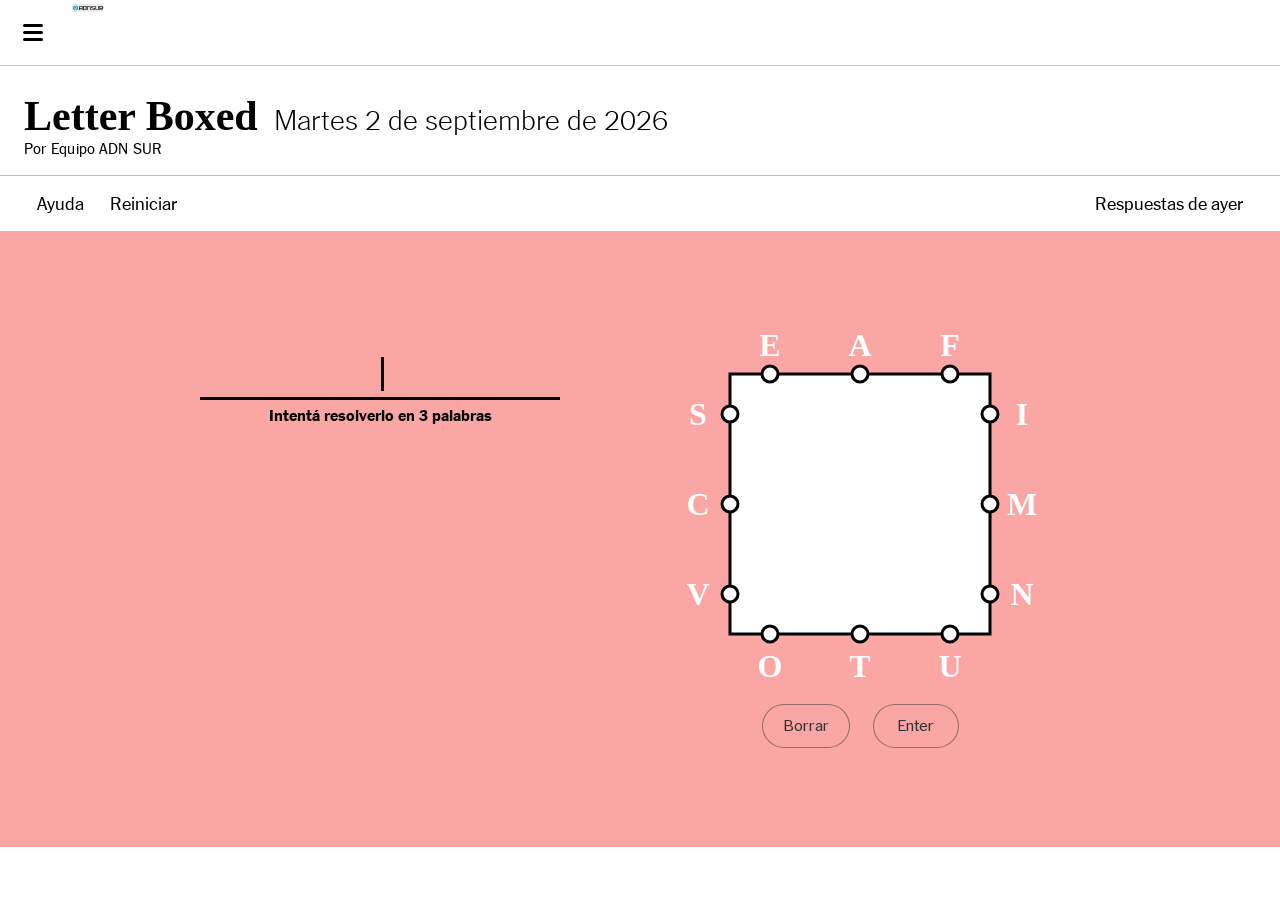
==== commit 9bc97421: "cambio rompecabezas a español" ====
--- a/letter-boxed/index.html
+++ b/letter-boxed/index.html
@@ -1,26 +1,26 @@
 <!DOCTYPE html>
-<html lang="en-US">
+<html lang="es">
 
 <head>
-  <title>Letter Boxed - The New York Times- The New York Times</title>
+  <title>Letter Boxed en Español</title>
   <meta name="viewport" content="width=device-width, initial-scale=1, minimal-ui" />
   <meta http-equiv="Content-Type" content="text/html" charSet="utf-8" />
   <meta http-equiv="X-UA-Compatible" content="IE=edge,chrome=1" />
   <meta name="version" content="v2203141327" />
   <meta name="CG" content="Crosswords/Games" />
   <meta name="PT" content="letter boxed" />
-  <link rel="manifest" href="https://www.nytimes.com/games-assets/v2/metadata/lb-web-manifest.json?v=v2203141327" />
-  <link rel="apple-touch-icon" sizes="180x180" href="https://www.nytimes.com/games-assets/v2/metadata/lb-apple-touch-icon.png?v=v2203141327" />
-  <link rel="mask-icon" color="#ffffff" href="https://www.nytimes.com/games-assets/v2/metadata/lb-safari-pinned-tab.svg?v=v2203141327" />
-  <link rel="shortcut icon" href="https://www.nytimes.com/games-assets/v2/metadata/lb-favicon.ico?v=v2203141327" />
-  <meta name="apple-mobile-web-app-title" content="Letter Boxed" />
-  <meta name="application-name" content="Letter Boxed" />
+  
+  <link rel="apple-touch-icon" href="./game-assets/adnsur-icon.png" />
+  <link rel="mask-icon" color="#1c9fe0" href="./game-assets/adnsur-mask.svg" />
+  <link rel="shortcut icon" href="./game-assets/adnsur-icon.png" />
+  <meta name="apple-mobile-web-app-title" content="ADNSUR - Letter Boxed" />
+  <meta name="application-name" content="ADNSUR - Letter Boxed" />
   <meta name="msapplication-TileColor" content="#ffffff" />
   <meta name="theme-color" content="#ffffff" />
-  <meta property="og:title" content="Letter Boxed - New York Times Logic Puzzles" />
+  <meta property="og:title" content="Letter Boxed en Español" />
   <meta property="og:url" content="https://www.nytimes.com/puzzles/letter-boxed" />
-  <meta property="og:description" content="Create words using letters around the square. Solve the puzzle in as few words as you can." />
-  <meta property="og:image" content="https://mwcm.nyt.com/dam/mkt_assets/img/games/letter-boxed.png" />
+  <meta property="og:description" content="Formá palabras con las letras del cuadrado. Resolvelo en la menor cantidad de palabras." />
+  <meta property="og:image" content="./game-assets/adnsur-icon.png" />
   <style id="responsive.css">
 @-webkit-keyframes slideDown {
   0% {
@@ -211,47 +211,19 @@
   }
 }
 </style>
-  <link rel="stylesheet" type="text/css" href="https://www.nytimes.com/games-assets/v2/foundation.1e71ba669a95430b01dcfd05e0946bdf1f7fcd81.css" />
-  <link rel="stylesheet" type="text/css" href="https://www.nytimes.com/games-assets/v2/foundation-game.1e71ba669a95430b01dcfd05e0946bdf1f7fcd81.css" />
-  <link rel="stylesheet" type="text/css" href="https://www.nytimes.com/games-assets/v2/letter-boxed.1e71ba669a95430b01dcfd05e0946bdf1f7fcd81.css" />
-  <link rel="preload" href="https://www.nytimes.com/games-assets/v2/fonts/karnakcondensed/karnakcondensed-normal-700.woff" as="font" />
-  <link rel="preload" href="https://www.nytimes.com/games-assets/v2/fonts/karnakcondensed/karnakcondensed-normal-700.woff2" as="font" />
+  <style>.pz-footer,.pz-ad-box,.pz-ad,#js-nav-actions,#js-nav-profile{display:none!important}.pz-game-title-bar{padding-top:14px}#js-logo-nav img{height:16px!important;padding:4px 7px!important}</style><link rel="stylesheet" type="text/css" href="./game-assets/v2/foundation.1e71ba669a95430b01dcfd05e0946bdf1f7fcd81.css" />
+  <link rel="stylesheet" type="text/css" href="./game-assets/v2/foundation-game.1e71ba669a95430b01dcfd05e0946bdf1f7fcd81.css" />
+  <link rel="stylesheet" type="text/css" href="./game-assets/v2/letter-boxed.1e71ba669a95430b01dcfd05e0946bdf1f7fcd81.css" />
 </head>
 
 <body class="pz-page pz-desktop pz-use-intercept">
   <header class="pz-header pz-game-header">
-    <div class="pz-nav" id="js-global-nav"><button type="button" aria-label="Navigation menu button" aria-haspopup="true" aria-expanded="false" class="pz-nav__hamburger-helper pz-nav__hamburger pz-nav__hamburger-squeeze" id="js-nav-burger"><span class="pz-nav__hamburger-box"><span class="pz-nav__hamburger-inner"></span></span></button><a id="js-logo-nav" class="pz-nav__title pz-h1" href="/crosswords" aria-label="New York Times Games Logo. Click for more puzzles"><svg class="pz-nav__logo" width="138" height="25" viewBox="0 0 138 25" fill="none" xmlns="http://www.w3.org/2000/svg">
-          <rect width="138" height="25" fill="white"></rect>
-          <path d="M42.4599 1.03519C44.219 1.00558 45.9577 1.41634 47.5176 2.23008V1.45245H53.4162V8.80515H47.5239C47.1067 7.03494 46.3607 6.2257 44.5904 6.2257C42.365 6.23834 41.0058 7.86947 41.0058 12.4151C41.0058 17.3148 42.2386 18.8827 45.0077 18.8827C45.7187 18.8975 46.4203 18.7183 47.0371 18.3643V16.2211H45.2037V11.9283H53.4225V24.0543H48.3648V22.9289C46.902 24.0012 45.1195 24.5471 43.307 24.4778C36.9216 24.4778 32.4392 20.2546 32.4392 12.4214C32.4708 5.2584 36.9849 1.03519 42.4599 1.03519Z" fill="black"></path>
-          <path d="M59.8645 24.3471C56.3494 24.3471 54.2883 22.4505 54.2883 19.2198C54.2883 15.9892 56.7097 13.9345 60.541 13.9345C61.9923 13.9222 63.4232 14.2767 64.701 14.965C64.6377 13.2264 63.3164 12.0947 60.8634 12.0947C59.0925 12.1015 57.3477 12.5215 55.7677 13.3212V9.25608C58.149 8.58084 60.6136 8.24457 63.0888 8.25718C69.7966 8.25718 72.0853 11.1907 72.0853 13.7701V19.8647H73.4382V24.0563H64.7705V22.5074C63.544 23.8603 61.7359 24.3471 59.8645 24.3471ZM64.859 18.8658C64.888 18.6431 64.8655 18.4166 64.7931 18.204C64.7207 17.9914 64.6005 17.7982 64.4417 17.6394C64.2829 17.4805 64.0897 17.3603 63.877 17.288C63.6644 17.2156 63.438 17.193 63.2153 17.222C62.1215 17.222 61.3755 17.7721 61.3755 18.8974C61.3755 20.0228 62.0077 20.478 63.1836 20.478C64.3596 20.478 64.8653 19.9911 64.8653 18.8848L64.859 18.8658Z" fill="black"></path>
-          <path d="M75.8371 19.8644V12.7709H74.5726V8.57927H83.1455V10.2546C85.1433 8.73732 86.2055 8.25684 87.786 8.25684C89.7206 8.25684 90.8839 8.80687 92.3949 10.3874C94.3611 8.83848 95.7456 8.25684 97.4526 8.25684C100.614 8.25684 102.801 10.419 102.801 13.2197V19.858H104.066V24.0496H95.5054V14.6739C95.5054 13.4473 95.0249 12.7772 94.1841 12.7772C93.3432 12.7772 92.9576 13.4094 92.9576 14.6739V19.8644H94.0513V24.056H85.6681V14.6106C85.6681 13.5169 85.1497 12.7709 84.4036 12.7709C83.6576 12.7709 83.1392 13.479 83.1392 14.6106V19.8644H84.2646V24.056H74.5474V19.8644H75.8371Z" fill="black"></path>
-          <path d="M113.781 24.3784C111.46 24.3784 108.881 23.8979 107.073 22.2858C106.216 21.5344 105.534 20.6058 105.072 19.5643C104.61 18.5229 104.38 17.3935 104.398 16.2544C104.398 11.1967 108.432 8.25684 113.25 8.25684C118.453 8.25684 121.924 11.93 121.924 16.3555C121.924 16.874 121.892 17.3545 121.86 17.8729H111.745C111.941 19.681 112.908 20.4839 114.387 20.4839C114.871 20.4803 115.347 20.3544 115.769 20.1178C116.191 19.8813 116.547 19.5418 116.803 19.131H121.86C120.773 22.6777 117.498 24.3784 113.781 24.3784ZM111.688 15.5273H115.481V15.1417C115.481 13.8204 115.159 12.4674 113.585 12.4674C113.201 12.4558 112.824 12.5691 112.51 12.7903C112.197 13.0115 111.964 13.3286 111.846 13.6939C111.68 14.2856 111.624 14.9028 111.682 15.5147L111.688 15.5273Z" fill="black"></path>
-          <path d="M126.195 24.059H122.712V18.8875H126.164C126.581 20.2404 127.131 20.9485 128.452 20.9485C129.451 20.9485 130.064 20.5313 130.064 19.7536C130.064 19.2036 129.71 18.7863 129.034 18.4892L125.683 17.073C124.909 16.7631 124.246 16.2281 123.779 15.5371C123.313 14.8462 123.064 14.0312 123.066 13.1975C123.066 10.5549 125.677 8.23462 128.964 8.23462C130.352 8.25084 131.718 8.58156 132.96 9.20191V8.5697H136.469V13.4062H133.244C132.954 11.9584 132.372 11.244 131.215 11.244C130.374 11.244 129.729 11.6612 129.729 12.3377C129.729 12.9194 130.115 13.3998 130.924 13.7223L134.212 14.9867C136.374 15.8276 137.373 17.2121 137.373 19.0835C137.373 22.0486 134.844 24.3372 131.215 24.3372C129.603 24.3372 128.477 24.078 126.157 23.2435L126.195 24.059Z" fill="black"></path>
-          <path d="M25.9544 1.46704H25.3601V24.0372H25.9544V1.46704Z" fill="black"></path>
-          <path d="M19.2574 15.4535C18.8889 16.497 18.3042 17.4509 17.5416 18.2527C16.7789 19.0546 15.8555 19.6863 14.8318 20.1066V15.4535L17.3607 13.1586L14.8318 10.8952V7.69619C15.8763 7.67489 16.8715 7.24792 17.6067 6.50567C18.3419 5.76342 18.7593 4.76418 18.7706 3.71953C18.7706 0.975708 16.1532 0.00209168 14.6675 0.00209168C14.2653 -0.0102783 13.8633 0.0322617 13.4726 0.128535V0.261301C13.6686 0.261301 13.9594 0.22969 14.0542 0.22969C15.0847 0.22969 15.8624 0.716498 15.8624 1.65218C15.8562 1.85411 15.809 2.05266 15.7235 2.23571C15.638 2.41875 15.5161 2.58244 15.3652 2.71677C15.2143 2.85109 15.0376 2.95323 14.8459 3.01695C14.6542 3.08066 14.4515 3.1046 14.2502 3.08732C11.7213 3.08732 8.693 1.01996 5.43075 1.01996C2.52255 1.00732 0.537385 3.17583 0.537385 5.36962C0.537385 7.56342 1.80182 8.24622 3.12316 8.7267L3.15477 8.60026C2.91743 8.45028 2.72511 8.23886 2.59822 7.98842C2.47133 7.73797 2.41459 7.45785 2.43404 7.17777C2.4493 6.92796 2.51386 6.68363 2.62398 6.45888C2.73411 6.23414 2.88763 6.03341 3.07569 5.86826C3.26375 5.70312 3.48264 5.57683 3.71973 5.49668C3.95683 5.41652 4.20745 5.38408 4.45714 5.40124C7.20096 5.40124 11.6265 7.69619 14.3766 7.69619H14.6359V10.9268L12.107 13.1586L14.6359 15.4535V20.1572C13.5788 20.533 12.4638 20.7192 11.342 20.7072C7.07452 20.7072 4.38759 18.1215 4.38759 13.8287C4.37897 12.8127 4.51955 11.8009 4.80486 10.8257L6.93543 9.88999V19.3733L11.2661 17.4766V7.75941L4.88072 10.6044C5.17861 9.73458 5.646 8.93247 6.25588 8.24446C6.86575 7.55645 7.606 6.99621 8.43379 6.59613L8.40218 6.5013C4.13471 7.43698 0 10.6739 0 15.5167C0 21.1055 4.71635 25 10.2103 25C16.0267 25 19.3206 21.1245 19.3522 15.4725L19.2574 15.4535Z" fill="black"></path>
-        </svg></a>
+    <div class="pz-nav" id="js-global-nav"><button type="button" aria-label="Menú" aria-haspopup="true" aria-expanded="false" class="pz-nav__hamburger-helper pz-nav__hamburger pz-nav__hamburger-squeeze" id="js-nav-burger"><span class="pz-nav__hamburger-box"><span class="pz-nav__hamburger-inner"></span></span></button><a id="js-logo-nav" class="pz-nav__title pz-h1" href="./index.html" aria-label="ADN SUR" style="display:inline-block"><img src="./game-assets/adnsur-logo.png" alt="ADN SUR" style="height:24px;display:block;background:#fff;padding:6px 10px;border-radius:8px"></a>
       <div class="pz-nav__toolbar" id="js-mobile-toolbar"></div>
       <div class="pz-nav__actions pz-flex-row" id="js-nav-actions"><a href="https://www.nytimes.com/subscription/games?campaignId=4QHQ8" class="pz-nav__button js-nav-subscribe">Subscribe</a><a href="https://myaccount.nytimes.com/auth/enter-email?redirect_uri=https%3A%2F%2Fwww.nytimes.com%2Fpuzzles%2Fletter-boxed&amp;response_type=cookie&amp;client_id=games&amp;application=crosswords&amp;asset=navigation-bar" class="pz-nav__button white js-nav-login">Log In</a></div>
     </div>
-    <div role="menu" aria-label="Navigation menu" aria-hidden="true" class="pz-nav-drawer" id="js-nav-drawer">
-      <nav>
-        <h4 class="pz-nav-drawer__heading">New York Times Games</h4>
-        <div class="pz-nav-drawer__group daily-crossword"><a href="/crosswords/game/daily" class="js-nav-tracker pz-nav-drawer__link" data-track-nav="The Crossword">The Crossword</a><a href="/puzzles/stats" class="js-nav-tracker pz-nav-drawer__link" data-track-nav="Statistics">Statistics</a></div>
-        <div class="pz-nav-drawer__group mini-crossword"><a href="/crosswords/game/mini" class="js-nav-tracker pz-nav-drawer__link" data-track-nav="The Mini">The Mini</a><a href="/puzzles/leaderboards" class="js-nav-tracker pz-nav-drawer__link" data-track-nav="Leaderboards">Leaderboards</a></div>
-        <div class="pz-nav-drawer__group spelling-bee"><a href="/puzzles/spelling-bee" class="js-nav-tracker pz-nav-drawer__link" data-track-nav="Spelling Bee">Spelling Bee</a></div>
-        <div class="pz-nav-drawer__group tiles"><a href="/puzzles/tiles" class="js-nav-tracker pz-nav-drawer__link" data-track-nav="Tiles">Tiles</a></div>
-        <div class="pz-nav-drawer__group letter-boxed"><a href="/puzzles/letter-boxed" class="js-nav-tracker pz-nav-drawer__link selected" data-track-nav="Letter Boxed">Letter Boxed</a></div>
-        <div class="pz-nav-drawer__group vertex"><a href="/puzzles/vertex" class="js-nav-tracker pz-nav-drawer__link" data-track-nav="Vertex">Vertex</a></div>
-        <div class="pz-nav-drawer__group hub"><a href="/crosswords" class="js-nav-tracker pz-nav-drawer__link" data-track-nav="All Games">All Games</a></div>
-        <hr />
-        <div class="pz-nav-drawer__group archive"><a href="/crosswords/archive" class="js-nav-tracker pz-nav-drawer__link" data-track-nav="Crossword Archives">Crossword Archives</a></div>
-        <hr />
-        <h4 class="pz-nav-drawer__heading">Other Games</h4>
-        <div class="pz-nav-drawer__group sudoku"><a href="/puzzles/sudoku" class="js-nav-tracker pz-nav-drawer__link" data-track-nav="Sudoku">Sudoku</a></div>
-        <hr />
-        <h4 class="pz-nav-drawer__heading">Tips and Tricks</h4>
-        <div class="pz-nav-drawer__group tips-and-tricks"><a href="https://www.nytimes.com/column/wordplay" class="js-nav-tracker pz-nav-drawer__link" data-track-nav="Wordplay, the Crossword Column">Wordplay, the Crossword Column</a><a href="https://www.nytimes.com/guides/crosswords/how-to-solve-a-crossword-puzzle" class="js-nav-tracker pz-nav-drawer__link" data-track-nav="How to Solve The New York Times Crossword">How to Solve The New York Times Crossword</a></div>
-      </nav>
+    <div role="menu" aria-label="Menú de navegación" aria-hidden="true" class="pz-nav-drawer" id="js-nav-drawer">
+      <nav><h4 class="pz-nav-drawer__heading">Juegos de ADN SUR</h4><div class="pz-nav-drawer__group"><a href="../wordle/index.html" class="pz-nav-drawer__link">Wordle</a><a href="../spelling-bee/index.html" class="pz-nav-drawer__link">Spelling Bee</a><a href="../letter-boxed/index.html" class="pz-nav-drawer__link selected">Letter Boxed</a><a href="../vertex/index.html" class="pz-nav-drawer__link">Vertex</a><a href="../tiles/index.html" class="pz-nav-drawer__link">Tiles</a><a href="../mini-crossword/index.html" class="pz-nav-drawer__link">Mini Crucigrama</a></div></nav>
       <div class="pz-nav-drawer__account" id="js-nav-profile">
         <div class="pz-nav-drawer__account-actions"><a href="https://www.nytimes.com/subscription/games?campaignId=4QHQ8" class="pz-nav__button js-nav-subscribe">Subscribe</a><a href="https://myaccount.nytimes.com/auth/enter-email?redirect_uri=https%3A%2F%2Fwww.nytimes.com%2Fpuzzles%2Fletter-boxed&amp;response_type=cookie&amp;client_id=games&amp;application=crosswords&amp;asset=navigation-bar" class="pz-nav__button white js-nav-login">Log In</a></div>
       </div>
@@ -265,8 +237,8 @@
     <div class="pz-section" id="letter-boxed-container">
       <div class="pz-row pz-game-title-bar xwd__hide-when-no-data">
         <div class="pz-module" id="portal-game-header">
-          <h2><em class="pz-game-title">Letter Boxed</em><span class="pz-game-date">March 15, 2022</span></h2>
-          <div class="pz-byline"><img alt="Letter Boxed" class="pz-byline__image" src="https://storage.googleapis.com/nyt-games-prd.appspot.com/avatars/sam-ezersky.png" /><span class="pz-byline__text">By Sam Ezersky</span></div>
+          <h2><em class="pz-game-title">Letter Boxed</em><span class="pz-game-date">Martes 2 de septiembre de 2026</span></h2>
+          <div class="pz-byline"><span class="pz-byline__text">Por Equipo ADN SUR</span></div>
         </div>
       </div>
       <div class="pz-game-wrapper" id="js-hook-game-wrapper">
@@ -281,682 +253,8789 @@
           <div class="pz-game-field" id="pz-game-root"><noscript>This game requires javascript</noscript></div>
           <script type="text/javascript">
 window.gameData = {
-  "id": 1187,
-  "expiration": 1647414000,
-  "ourSolution": [
-    "JAGUARUNDI",
-    "IMPLY"
-  ],
-  "printDate": "2022-03-15",
-  "sides": [
-    "RLI",
-    "ANM",
-    "JPU",
-    "GDY"
-  ],
-  "date": "March 15, 2022",
-  "dictionary": [
-    "ADMIN",
-    "AGA",
-    "AGAIN",
-    "AGAL",
-    "AGAR",
-    "AGING",
-    "AGIN",
-    "AID",
-    "AIDING",
-    "AIDA",
-    "AIGA",
-    "AINGA",
-    "AIM",
-    "AIMING",
-    "AIYA",
-    "AJAR",
-    "ALAP",
-    "ALAR",
-    "ALARM",
-    "ALARMING",
-    "ALARMINGLY",
-    "ALARUM",
-    "ALGA",
-    "ALGAL",
-    "ALU",
-    "ALP",
-    "ALULA",
-    "ALUM",
-    "ALUMINIUM",
-    "ALUMINUM",
-    "APING",
-    "APIARY",
-    "ARGUING",
-    "ARM",
-    "ARMING",
-    "ARMY",
-    "ARUGULA",
-    "ARUM",
-    "ARYL",
-    "AUDIAL",
-    "AUGUR",
-    "AUGURAL",
-    "AUGURY",
-    "AULD",
-    "AURA",
-    "AURAL",
-    "AURAR",
-    "GUA",
-    "GARNI",
-    "LAI",
-    "MUNDUM",
-    "DAD",
-    "DADA",
-    "DAG",
-    "DAI",
-    "DAL",
-    "DAP",
-    "DARG",
-    "DARN",
-    "DARNING",
-    "DURN",
-    "DURNING",
-    "DAY",
-    "DIAL",
-    "DIARY",
-    "DID",
-    "DIDI",
-    "DIDLUM",
-    "DIG",
-    "DUG",
-    "DIM",
-    "DIMLY",
-    "DIMPLY",
-    "DIN",
-    "DINING",
-    "DING",
-    "DINGING",
-    "DIP",
-    "DIYA",
-    "DMU",
-    "DRAG",
-    "DRAIN",
-    "DRAINING",
-    "DRAPING",
-    "DRAY",
-    "DRYLY",
-    "DRUG",
-    "DRUM",
-    "DRY",
-    "DRYING",
-    "DRYAD",
-    "DUAD",
-    "DUAL",
-    "DUD",
-    "DUDING",
-    "DULY",
-    "DUM",
-    "DUMDUM",
-    "DUMP",
-    "DUMPING",
-    "DUMPY",
-    "DUN",
-    "DUNG",
-    "DUNGING",
-    "DUR",
-    "DURA",
-    "DURAL",
-    "DURUM",
-    "INDUING",
-    "UNUM",
-    "GAD",
-    "GADID",
-    "GAG",
-    "GAGA",
-    "GAGING",
-    "GAIJIN",
-    "GAIN",
-    "GAINING",
-    "GAINLY",
-    "GAL",
-    "GALA",
-    "GALPAL",
-    "GAP",
-    "GAPING",
-    "GAPINGLY",
-    "GAR",
-    "GARAGING",
-    "GAUD",
-    "GAUGING",
-    "GAUR",
-    "GAY",
-    "GAYAL",
-    "GID",
-    "GIG",
-    "GIMP",
-    "GUIMP",
-    "GIMPING",
-    "GIMPY",
-    "GIN",
-    "GING",
-    "GINGLYMI",
-    "GLAD",
-    "GLADLY",
-    "GLARY",
-    "GLUING",
-    "GLUG",
-    "GLUM",
-    "GLUMLY",
-    "GNU",
-    "GRAD",
-    "GRADING",
-    "GRADIN",
-    "GRADUAL",
-    "GRAIN",
-    "GRAINING",
-    "GRAINY",
-    "GRAPY",
-    "GRAY",
-    "GRAYING",
-    "GRAYLY",
-    "GRAYLAG",
-    "GRUMP",
-    "GRUMPING",
-    "GRUMPY",
-    "GUAR",
-    "GUARD",
-    "GUARDING",
-    "GUID",
-    "GUIDING",
-    "GULAG",
-    "GULAR",
-    "GULP",
-    "GULPING",
-    "GULPY",
-    "GULPIN",
-    "GUM",
-    "GUN",
-    "GUNDI",
-    "GUNPLAY",
-    "GUR",
-    "GURN",
-    "GURNING",
-    "GURU",
-    "GUY",
-    "GUYING",
-    "JIP",
-    "GIP",
-    "IDLY",
-    "IMP",
-    "IMPING",
-    "IMPALA",
-    "IMPI",
-    "IMPINGING",
-    "IMPLY",
-    "IMPLYING",
-    "IMU",
-    "INDIUM",
-    "INDULGING",
-    "INGRAIN",
-    "INGRAINING",
-    "INLAID",
-    "INLAY",
-    "INLAYING",
-    "INLY",
-    "INLYING",
-    "INURN",
-    "INURNING",
-    "JAG",
-    "JAGUAR",
-    "JAGUARUNDI",
-    "JAI",
-    "ALAI",
-    "JALAP",
-    "JAPING",
-    "JAR",
-    "JARG",
-    "JARUL",
-    "JAY",
-    "JIG",
-    "JING",
-    "JINGLY",
-    "LAD",
-    "LADING",
-    "LAG",
-    "LAGAR",
-    "LAID",
-    "LAIN",
-    "LAP",
-    "LAPA",
-    "LAPIDARY",
-    "LAR",
-    "LARD",
-    "LARDING",
-    "LARGING",
-    "LARN",
-    "LARNING",
-    "LAUD",
-    "LAUDING",
-    "LAUNDRY",
-    "LAY",
-    "LAYING",
-    "LYING",
-    "LUAU",
-    "LUD",
-    "LUG",
-    "LUGING",
-    "LULU",
-    "LUM",
-    "LUMP",
-    "LUMPING",
-    "LUMPY",
-    "LUNG",
-    "LUNGING",
-    "LUNGI",
-    "LUNULA",
-    "LUNULAR",
-    "LUR",
-    "LYINGLY",
-    "MIAUL",
-    "MID",
-    "MIDI",
-    "MIM",
-    "MIMING",
-    "MIMI",
-    "MIND",
-    "MINDING",
-    "MINDI",
-    "MINING",
-    "MINGING",
-    "MINI",
-    "MINIM",
-    "MINIMUM",
-    "MUD",
-    "MUDRA",
-    "MUDRUN",
-    "MUG",
-    "MULGA",
-    "MULGARA",
-    "MUM",
-    "MUN",
-    "MUNG",
-    "MUNGING",
-    "MUNI",
-    "MUNIA",
-    "MURAL",
-    "MURMUR",
-    "MURU",
-    "MYALGIA",
-    "NURD",
-    "NIDI",
-    "NIM",
-    "NINJA",
-    "NIP",
-    "NIPA",
-    "NUN",
-    "NUNU",
-    "NYALA",
-    "PAD",
-    "PADI",
-    "PAGING",
-    "PAID",
-    "PAIN",
-    "PAINING",
-    "PAL",
-    "PALADIN",
-    "PALAGI",
-    "PAPALAGI",
-    "PALAPA",
-    "PALAY",
-    "PALM",
-    "PALMING",
-    "PALMY",
-    "PALMYRA",
-    "PALP",
-    "PALPI",
-    "PALPAL",
-    "PALUDAL",
-    "PALY",
-    "PAP",
-    "PAPA",
-    "PAPAD",
-    "PAPAIN",
-    "PAPAL",
-    "PAPAYA",
-    "PAR",
-    "PARA",
-    "PARADING",
-    "PARADIGM",
-    "PARD",
-    "PARGING",
-    "PARM",
-    "PARP",
-    "PARPING",
-    "PAUA",
-    "PAY",
-    "PAYING",
-    "PAYNIM",
-    "PIPAL",
-    "PIA",
-    "PIAL",
-    "PIG",
-    "PIMP",
-    "PIMPING",
-    "PIMPLY",
-    "PIN",
-    "PINING",
-    "PING",
-    "PINGING",
-    "PINGUID",
-    "PINGUIN",
-    "PINY",
-    "PIP",
-    "PIPA",
-    "PIPING",
-    "PIPY",
-    "PIPI",
-    "PIU",
-    "PLAGAL",
-    "PLAGUING",
-    "PLAGUY",
-    "PLAID",
-    "PLAIN",
-    "PLAINING",
-    "PLAINLY",
-    "PLAY",
-    "PLAYING",
-    "PLAYA",
-    "PLUG",
-    "PLUGIN",
-    "PLUM",
-    "PLUMING",
-    "PLUMP",
-    "PLUMPING",
-    "PLUMPLY",
-    "PLUMPY",
-    "PLUMULAR",
-    "PLUMY",
-    "PLUNGING",
-    "PLURAL",
-    "PLY",
-    "PLYING",
-    "PRAD",
-    "PRAY",
-    "PRAYING",
-    "PRAU",
-    "PRUNING",
-    "PRY",
-    "PRYING",
-    "PRYINGLY",
-    "PYA",
-    "PIGMY",
-    "RAD",
-    "RADAR",
-    "RADIAL",
-    "RADIUM",
-    "RADULA",
-    "RADULAR",
-    "RAG",
-    "RAGA",
-    "RAGING",
-    "RAGI",
-    "RAGINI",
-    "RAGU",
-    "RAGULY",
-    "RAI",
-    "RAID",
-    "RAIDING",
-    "RAIN",
-    "RAINING",
-    "RAINY",
-    "RAJ",
-    "RAJA",
-    "RAP",
-    "RAPING",
-    "RAPID",
-    "RAPIDLY",
-    "RAPINI",
-    "RARA",
-    "RAY",
-    "RAYING",
-    "RUNG",
-    "RUA",
-    "RUING",
-    "RUG",
-    "RUIN",
-    "RUINING",
-    "RULY",
-    "RUM",
-    "RUMLY",
-    "RUMDUM",
-    "RUMP",
-    "RUMPLY",
-    "RUMPY",
-    "RUN",
-    "RURAL",
-    "RYU",
-    "JIM",
-    "LAURYL",
-    "UND",
-    "UDAL",
-    "UGLY",
-    "ULU",
-    "UMP",
-    "UMPING",
-    "UMPY",
-    "UMU",
-    "UNDID",
-    "UNDULY",
-    "UNGAINLY",
-    "UNGUAL",
-    "UNGUARD",
-    "UNGUARDING",
-    "UNI",
-    "UNLADING",
-    "UNLAID",
-    "UNLAY",
-    "UNLAYING",
-    "UNPAID",
-    "UNPIN",
-    "UNPLUG",
-    "UNRULY",
-    "URGING",
-    "URN",
-    "URNING",
-    "YADA",
-    "YAG",
-    "YAP",
-    "YARD",
-    "YARDING",
-    "YARDARM",
-    "YARN",
-    "YARNING",
-    "YAY",
-    "YIN",
-    "YIP",
-    "YUGA",
-    "YUM",
-    "ARMGUARD",
-    "DRAPY",
-    "GAI",
-    "ADAGIAL",
-    "ADAPID",
-    "ADIGAR",
-    "ADIPAL",
-    "ADRADIAL",
-    "AGIDI",
-    "AGLU",
-    "AGRUM",
-    "AGRYPNIA",
-    "AJI",
-    "AGI",
-    "ALALA",
-    "ALARY",
-    "ALGID",
-    "ALGIN",
-    "ALMUG",
-    "ALMURY",
-    "ALUMING",
-    "ALUMIUM",
-    "ALUMY",
-    "ALUNDUM",
-    "ALYPIN",
-    "AUDING",
-    "AULA",
-    "AUM",
-    "DADLA",
-    "DADI",
-    "DADING",
-    "DAUD",
-    "DAUDING",
-    "DAYAL",
-    "DRUMIN",
-    "DRUMLY",
-    "GINGA",
-    "GINGING",
-    "JINGAL",
-    "LARGA",
-    "LUN",
-    "MGAL",
-    "MIAI",
-    "MIJA",
-    "MIMPING",
-    "MIMPIN",
-    "MINDLY",
-    "MINDRY",
-    "MINGI",
-    "MINGIMINGI",
-    "MINIUM",
-    "MIYA",
-    "MLUNGU",
-    "MUI",
-    "MULDRY",
-    "MRAD",
-    "MUDAR",
-    "MUDIM",
-    "MUGA",
-    "MUNGA",
-    "MUID",
-    "MULAI",
-    "MULMUL",
-    "MUMP",
-    "MUMPING",
-    "MUND",
-    "MUNDU",
-    "MUNGI",
-    "MUNINGA",
-    "MUNJ",
-    "MUNJA",
-    "MURA",
-    "MURAJI",
-    "MURDRUM",
-    "MURGI",
-    "MURUMURU",
-    "MURUNGA",
-    "MYAGRUM",
-    "MYAL",
-    "MYUN",
-    "NGAPI",
-    "NGARARA",
-    "NIDAL",
-    "NIND",
-    "NYND",
-    "NIGRAL",
-    "NIGUA",
-    "NYLGAU",
-    "NIU",
-    "NUDJING",
-    "NUG",
-    "NUMP",
-    "NYUNG",
-    "PADA",
-    "PAIP",
-    "PAJALA",
-    "PALA",
-    "PALADAR",
-    "PALAR",
-    "PALPING",
-    "PALUDIAL",
-    "PAPAUMU",
-    "PAPYRAL",
-    "PARULA",
-    "PAYNIMRY",
-    "PIAI",
-    "PIGLY",
-    "PIND",
-    "PINDING",
-    "PINDA",
-    "PINGA",
-    "PINGAU",
-    "PINLAY",
-    "PIPID",
-    "PIPINGLY",
-    "PIUM",
-    "PLAGA",
-    "PLAGIUM",
-    "PLAIDING",
-    "PLAP",
-    "PLAUD",
-    "PLAUDING",
-    "PLAUR",
-    "PLAYINGLY",
-    "PLAIG",
-    "PLYM",
-    "PLUD",
-    "PLUMULA",
-    "PLUNG",
-    "PLUNGINGLY",
-    "PRAG",
-    "PRALAYA",
-    "PRALAY",
-    "PRUNY",
-    "PYRAL",
-    "PYU",
-    "RAGINGLY",
-    "RAL",
-    "RAUN",
-    "RAPADURA",
-    "RAPIN",
-    "RAYA",
-    "RAYL",
-    "RYPIN",
-    "RUD",
-    "RUGA",
-    "RUGAL",
-    "RUMPING",
-    "RUND",
-    "RURP",
-    "RURU",
-    "RYA",
-    "RYIJI",
-    "RYIJY",
-    "RYUGI",
-    "UMLUNGU",
-    "UNLAP",
-    "UNPAY",
-    "UNPAYING",
-    "UNPLAIN",
-    "UNPLUNGING",
-    "UNPLY",
-    "UNPLYING",
-    "UNPRAY",
-    "UNPRAYING",
-    "UNPRYING",
-    "UNRAINY",
-    "UNRUNG",
-    "YAYA"
-  ],
-  "par": 6,
-  "yesterdaysSolution": [
-    "SUBATOMIC",
-    "CHAKRA"
-  ],
-  "yesterdaysSides": [
-    "HRI",
-    "UOA",
-    "SCM",
-    "BKT"
-  ],
-  "isFree": false,
-  "editor": "Sam Ezersky",
-  "editorImage": "https://storage.googleapis.com/nyt-games-prd.appspot.com/avatars/sam-ezersky.png"
+ "id": 1187,
+ "expiration": 1647414000,
+ "ourSolution": [
+  "VAMOS",
+  "SUFICIENTE"
+ ],
+ "printDate": "2026-09-02",
+ "sides": [
+  "EAF",
+  "IMN",
+  "OTU",
+  "SCV"
+ ],
+ "date": "Martes 2 de septiembre de 2026",
+ "dictionary": [
+  "ACA",
+  "ACACIA",
+  "ACACIANO",
+  "ACACIANOS",
+  "ACACIAS",
+  "ACAMA",
+  "ACAMAIS",
+  "ACAMAMOS",
+  "ACAMAN",
+  "ACAMAS",
+  "ACAMASE",
+  "ACAMASEIS",
+  "ACAMASEMOS",
+  "ACAMASEN",
+  "ACAMASES",
+  "ACAMASTE",
+  "ACAMASTEIS",
+  "ACAME",
+  "ACAMEIS",
+  "ACAMEMOS",
+  "ACAMEN",
+  "ACAMES",
+  "ACAMO",
+  "ACANA",
+  "ACANAS",
+  "ACANTACEO",
+  "ACANTACEOS",
+  "ACANTEO",
+  "ACANTIO",
+  "ACANTIOS",
+  "ACAS",
+  "ACASO",
+  "ACASOS",
+  "ACATA",
+  "ACATAIS",
+  "ACATAMOS",
+  "ACATAN",
+  "ACATANCA",
+  "ACATANCAS",
+  "ACATAS",
+  "ACATASE",
+  "ACATASEIS",
+  "ACATASEMOS",
+  "ACATASEN",
+  "ACATASES",
+  "ACATASTE",
+  "ACATASTEIS",
+  "ACATE",
+  "ACATECA",
+  "ACATECAS",
+  "ACATEIS",
+  "ACATEMOS",
+  "ACATEN",
+  "ACATES",
+  "ACECE",
+  "ACECEIS",
+  "ACECEMOS",
+  "ACECEN",
+  "ACECES",
+  "ACEITA",
+  "ACEITAIS",
+  "ACEITAMOS",
+  "ACEITAN",
+  "ACEITAS",
+  "ACEITASE",
+  "ACEITASEIS",
+  "ACEITASEMOS",
+  "ACEITASEN",
+  "ACEITASES",
+  "ACEITASTE",
+  "ACEITASTEIS",
+  "ACEITE",
+  "ACEITEIS",
+  "ACEITEMOS",
+  "ACEITEN",
+  "ACEITES",
+  "ACEMA",
+  "ACEMAS",
+  "ACENSA",
+  "ACENSAIS",
+  "ACENSAMOS",
+  "ACENSAN",
+  "ACENSAS",
+  "ACENSASE",
+  "ACENSASEIS",
+  "ACENSASEMOS",
+  "ACENSASEN",
+  "ACENSASES",
+  "ACENSASTE",
+  "ACENSASTEIS",
+  "ACENSE",
+  "ACENSEIS",
+  "ACENSEMOS",
+  "ACENSEN",
+  "ACENSES",
+  "ACENSO",
+  "ACENSUA",
+  "ACENSUAIS",
+  "ACENSUAMOS",
+  "ACENSUAN",
+  "ACENSUAS",
+  "ACENSUASE",
+  "ACENSUASEIS",
+  "ACENSUASEMOS",
+  "ACENSUASEN",
+  "ACENSUASES",
+  "ACENSUASTE",
+  "ACENSUASTEIS",
+  "ACENSUE",
+  "ACENSUEIS",
+  "ACENSUEMOS",
+  "ACENSUEN",
+  "ACENSUES",
+  "ACETA",
+  "ACETICA",
+  "ACETICAS",
+  "ACETICO",
+  "ACETICOS",
+  "ACETIFICA",
+  "ACETIFICAIS",
+  "ACETIFICAMOS",
+  "ACETIFICAN",
+  "ACETIFICAS",
+  "ACETIFICASE",
+  "ACETIFICASEN",
+  "ACETIFICASES",
+  "ACETIFICASTE",
+  "ACETIFICO",
+  "ACETITE",
+  "ACETITES",
+  "ACIANO",
+  "ACIANOS",
+  "ACICATE",
+  "ACICATEO",
+  "ACICATES",
+  "ACIEMA",
+  "ACIEMAIS",
+  "ACIEMAMOS",
+  "ACIEMAN",
+  "ACIEMAS",
+  "ACIEMASE",
+  "ACIEMASEIS",
+  "ACIEMASEMOS",
+  "ACIEMASEN",
+  "ACIEMASES",
+  "ACIEMASTE",
+  "ACIEMASTEIS",
+  "ACIEME",
+  "ACIEMEIS",
+  "ACIEMEMOS",
+  "ACIEMEN",
+  "ACIEMES",
+  "ACIEMO",
+  "ACIENTIFICA",
+  "ACIENTIFICAS",
+  "ACIENTIFICO",
+  "ACIENTIFICOS",
+  "ACION",
+  "ACIONES",
+  "ACME",
+  "ACMES",
+  "ACNE",
+  "ACNES",
+  "ACOCA",
+  "ACOCAIS",
+  "ACOCAMOS",
+  "ACOCAN",
+  "ACOCAS",
+  "ACOCASE",
+  "ACOCASEIS",
+  "ACOCASEMOS",
+  "ACOCASEN",
+  "ACOCASES",
+  "ACOCASTE",
+  "ACOCASTEIS",
+  "ACOCEO",
+  "ACOCO",
+  "ACOMETA",
+  "ACOMETAIS",
+  "ACOMETAMOS",
+  "ACOMETAN",
+  "ACOMETAS",
+  "ACOMETE",
+  "ACOMETEIS",
+  "ACOMETEMOS",
+  "ACOMETEN",
+  "ACOMETES",
+  "ACOMETI",
+  "ACOMETIA",
+  "ACOMETIAIS",
+  "ACOMETIAMOS",
+  "ACOMETIAN",
+  "ACOMETIAS",
+  "ACOMETIESE",
+  "ACOMETIESEIS",
+  "ACOMETIESEN",
+  "ACOMETIESES",
+  "ACOMETIO",
+  "ACOMETISTE",
+  "ACOMETISTEIS",
+  "ACONSONANTA",
+  "ACONSONANTAN",
+  "ACONSONANTAS",
+  "ACONSONANTE",
+  "ACONSONANTEN",
+  "ACONSONANTES",
+  "ACONTECE",
+  "ACONTECEN",
+  "ACONTECIA",
+  "ACONTECIAN",
+  "ACONTECIESE",
+  "ACONTECIESEN",
+  "ACONTECIO",
+  "ACOSA",
+  "ACOSAIS",
+  "ACOSAMOS",
+  "ACOSAN",
+  "ACOSAS",
+  "ACOSASE",
+  "ACOSASEIS",
+  "ACOSASEMOS",
+  "ACOSASEN",
+  "ACOSASES",
+  "ACOSASTE",
+  "ACOSASTEIS",
+  "ACOSE",
+  "ACOSEIS",
+  "ACOSEMOS",
+  "ACOSEN",
+  "ACOSES",
+  "ACOSO",
+  "ACOSOS",
+  "ACOSTA",
+  "ACOSTAIS",
+  "ACOSTAMOS",
+  "ACOSTAN",
+  "ACOSTAS",
+  "ACOSTASE",
+  "ACOSTASEIS",
+  "ACOSTASEMOS",
+  "ACOSTASEN",
+  "ACOSTASES",
+  "ACOSTASTE",
+  "ACOSTASTEIS",
+  "ACOSTE",
+  "ACOSTEIS",
+  "ACOSTEMOS",
+  "ACOSTEN",
+  "ACOSTES",
+  "ACTA",
+  "ACTAS",
+  "ACTIVA",
+  "ACTIVACION",
+  "ACTIVACIONES",
+  "ACTIVAIS",
+  "ACTIVAMENTE",
+  "ACTIVAMOS",
+  "ACTIVAN",
+  "ACTIVAS",
+  "ACTIVASE",
+  "ACTIVASEIS",
+  "ACTIVASEMOS",
+  "ACTIVASEN",
+  "ACTIVASES",
+  "ACTIVASTE",
+  "ACTIVASTEIS",
+  "ACTIVE",
+  "ACTIVEIS",
+  "ACTIVEMOS",
+  "ACTIVEN",
+  "ACTIVES",
+  "ACTIVISMO",
+  "ACTIVISMOS",
+  "ACTIVISTA",
+  "ACTIVISTAS",
+  "ACTIVO",
+  "ACTIVOS",
+  "ACUANTIA",
+  "ACUANTIAIS",
+  "ACUANTIAMOS",
+  "ACUANTIAN",
+  "ACUANTIAS",
+  "ACUANTIASE",
+  "ACUANTIASEIS",
+  "ACUANTIASEN",
+  "ACUANTIASES",
+  "ACUANTIASTE",
+  "ACUANTIE",
+  "ACUANTIEIS",
+  "ACUANTIEMOS",
+  "ACUANTIEN",
+  "ACUANTIES",
+  "ACUANTIO",
+  "ACUATICA",
+  "ACUATICAS",
+  "ACUATICE",
+  "ACUATICEIS",
+  "ACUATICEMOS",
+  "ACUATICEN",
+  "ACUATICES",
+  "ACUATICO",
+  "ACUATICOS",
+  "ACUCIA",
+  "ACUCIAIS",
+  "ACUCIAMOS",
+  "ACUCIAN",
+  "ACUCIANTE",
+  "ACUCIANTES",
+  "ACUCIAS",
+  "ACUCIASE",
+  "ACUCIASEIS",
+  "ACUCIASEMOS",
+  "ACUCIASEN",
+  "ACUCIASES",
+  "ACUCIASTE",
+  "ACUCIASTEIS",
+  "ACUCIE",
+  "ACUCIEIS",
+  "ACUCIEMOS",
+  "ACUCIEN",
+  "ACUCIES",
+  "ACUCIO",
+  "ACUCIOSA",
+  "ACUCIOSAS",
+  "ACUCIOSO",
+  "ACUCIOSOS",
+  "ACUEO",
+  "ACUEOS",
+  "ACUESTA",
+  "ACUESTAN",
+  "ACUESTAS",
+  "ACUESTE",
+  "ACUESTEN",
+  "ACUESTES",
+  "ACUITA",
+  "ACUITAIS",
+  "ACUITAMOS",
+  "ACUITAN",
+  "ACUITAS",
+  "ACUITASE",
+  "ACUITASEIS",
+  "ACUITASEMOS",
+  "ACUITASEN",
+  "ACUITASES",
+  "ACUITASTE",
+  "ACUITASTEIS",
+  "ACUITE",
+  "ACUITEIS",
+  "ACUITEMOS",
+  "ACUITEN",
+  "ACUITES",
+  "ACUMEN",
+  "ACUNA",
+  "ACUNAIS",
+  "ACUNAMOS",
+  "ACUNAN",
+  "ACUNAS",
+  "ACUNASE",
+  "ACUNASEIS",
+  "ACUNASEMOS",
+  "ACUNASEN",
+  "ACUNASES",
+  "ACUNASTE",
+  "ACUNASTEIS",
+  "ACUNE",
+  "ACUNEIS",
+  "ACUNEMOS",
+  "ACUNEN",
+  "ACUNES",
+  "ACUNO",
+  "ACUSA",
+  "ACUSACION",
+  "ACUSACIONES",
+  "ACUSAIS",
+  "ACUSAMOS",
+  "ACUSAN",
+  "ACUSAS",
+  "ACUSASE",
+  "ACUSASEIS",
+  "ACUSASEMOS",
+  "ACUSASEN",
+  "ACUSASES",
+  "ACUSASTE",
+  "ACUSASTEIS",
+  "ACUSATIVO",
+  "ACUSATIVOS",
+  "ACUSE",
+  "ACUSEIS",
+  "ACUSEMOS",
+  "ACUSEN",
+  "ACUSES",
+  "ACUSETA",
+  "ACUSETAS",
+  "ACUSETE",
+  "ACUSETES",
+  "ACUSICA",
+  "ACUSICAS",
+  "ACUSO",
+  "ACUSON",
+  "ACUSONA",
+  "ACUSONAS",
+  "ACUSONES",
+  "ACUSTICA",
+  "ACUSTICAS",
+  "ACUSTICO",
+  "ACUSTICOS",
+  "AISA",
+  "AISAS",
+  "AITE",
+  "AITES",
+  "AMA",
+  "AMACENA",
+  "AMACENAS",
+  "AMACENO",
+  "AMACENOS",
+  "AMACICE",
+  "AMACICEIS",
+  "AMACICEMOS",
+  "AMACICEN",
+  "AMACICES",
+  "AMACION",
+  "AMACIONES",
+  "AMAIS",
+  "AMAMANTA",
+  "AMAMANTAIS",
+  "AMAMANTAMOS",
+  "AMAMANTAN",
+  "AMAMANTAS",
+  "AMAMANTASE",
+  "AMAMANTASEIS",
+  "AMAMANTASEN",
+  "AMAMANTASES",
+  "AMAMANTASTE",
+  "AMAMANTE",
+  "AMAMANTEIS",
+  "AMAMANTEMOS",
+  "AMAMANTEN",
+  "AMAMANTES",
+  "AMAMOS",
+  "AMAN",
+  "AMANA",
+  "AMANAIS",
+  "AMANAMOS",
+  "AMANAN",
+  "AMANAS",
+  "AMANASE",
+  "AMANASEIS",
+  "AMANASEMOS",
+  "AMANASEN",
+  "AMANASES",
+  "AMANASTE",
+  "AMANASTEIS",
+  "AMANE",
+  "AMANECE",
+  "AMANECEIS",
+  "AMANECEMOS",
+  "AMANECEN",
+  "AMANECES",
+  "AMANECI",
+  "AMANECIA",
+  "AMANECIAIS",
+  "AMANECIAMOS",
+  "AMANECIAN",
+  "AMANECIAS",
+  "AMANECIESE",
+  "AMANECIESEIS",
+  "AMANECIESEN",
+  "AMANECIESES",
+  "AMANECIO",
+  "AMANECISTE",
+  "AMANECISTEIS",
+  "AMANEIS",
+  "AMANEMOS",
+  "AMANEN",
+  "AMANEO",
+  "AMANES",
+  "AMANO",
+  "AMANSA",
+  "AMANSAIS",
+  "AMANSAMOS",
+  "AMANSAN",
+  "AMANSAS",
+  "AMANSASE",
+  "AMANSASEIS",
+  "AMANSASEMOS",
+  "AMANSASEN",
+  "AMANSASES",
+  "AMANSASTE",
+  "AMANSASTEIS",
+  "AMANSE",
+  "AMANSEIS",
+  "AMANSEMOS",
+  "AMANSEN",
+  "AMANSES",
+  "AMANSO",
+  "AMANTA",
+  "AMANTAIS",
+  "AMANTAMOS",
+  "AMANTAN",
+  "AMANTAS",
+  "AMANTASE",
+  "AMANTASEIS",
+  "AMANTASEMOS",
+  "AMANTASEN",
+  "AMANTASES",
+  "AMANTASTE",
+  "AMANTASTEIS",
+  "AMANTE",
+  "AMANTEIS",
+  "AMANTEMOS",
+  "AMANTEN",
+  "AMANTES",
+  "AMANUENSE",
+  "AMANUENSES",
+  "AMAS",
+  "AMASA",
+  "AMASAIS",
+  "AMASAMOS",
+  "AMASAN",
+  "AMASAS",
+  "AMASASE",
+  "AMASASEIS",
+  "AMASASEMOS",
+  "AMASASEN",
+  "AMASASES",
+  "AMASASTE",
+  "AMASASTEIS",
+  "AMASE",
+  "AMASEIS",
+  "AMASEMOS",
+  "AMASEN",
+  "AMASES",
+  "AMASIA",
+  "AMASIAS",
+  "AMASIO",
+  "AMASIOS",
+  "AMASO",
+  "AMASTE",
+  "AMASTEIS",
+  "AMATA",
+  "AMATAIS",
+  "AMATAMOS",
+  "AMATAN",
+  "AMATAS",
+  "AMATASE",
+  "AMATASEIS",
+  "AMATASEMOS",
+  "AMATASEN",
+  "AMATASES",
+  "AMATASTE",
+  "AMATASTEIS",
+  "AMATE",
+  "AMATEIS",
+  "AMATEMOS",
+  "AMATEN",
+  "AMATES",
+  "AMATISTA",
+  "AMATISTAS",
+  "AMATISTE",
+  "AMATISTES",
+  "AMATIVA",
+  "AMATIVAS",
+  "AMATIVO",
+  "AMATIVOS",
+  "AME",
+  "AMEIS",
+  "AMEMOS",
+  "AMEN",
+  "AMENA",
+  "AMENACE",
+  "AMENACEIS",
+  "AMENACEMOS",
+  "AMENACEN",
+  "AMENACES",
+  "AMENAS",
+  "AMENCIA",
+  "AMENCIAS",
+  "AMENES",
+  "AMENO",
+  "AMENOS",
+  "AMENTACEO",
+  "AMENTACEOS",
+  "AMENTE",
+  "AMENTES",
+  "AMEOS",
+  "AMES",
+  "AMETISTA",
+  "AMETISTAS",
+  "AMO",
+  "AMOMO",
+  "AMOMOS",
+  "AMONA",
+  "AMONAIS",
+  "AMONAMOS",
+  "AMONAN",
+  "AMONAS",
+  "AMONASE",
+  "AMONASEIS",
+  "AMONASEMOS",
+  "AMONASEN",
+  "AMONASES",
+  "AMONASTE",
+  "AMONASTEIS",
+  "AMONE",
+  "AMONEIS",
+  "AMONEMOS",
+  "AMONEN",
+  "AMONES",
+  "AMONESTA",
+  "AMONESTACION",
+  "AMONESTAIS",
+  "AMONESTAMOS",
+  "AMONESTAN",
+  "AMONESTAS",
+  "AMONESTASE",
+  "AMONESTASEIS",
+  "AMONESTASEN",
+  "AMONESTASES",
+  "AMONESTASTE",
+  "AMONESTE",
+  "AMONESTEIS",
+  "AMONESTEMOS",
+  "AMONESTEN",
+  "AMONESTES",
+  "AMONO",
+  "AMONONA",
+  "AMONONAIS",
+  "AMONONAMOS",
+  "AMONONAN",
+  "AMONONAS",
+  "AMONONASE",
+  "AMONONASEIS",
+  "AMONONASEMOS",
+  "AMONONASEN",
+  "AMONONASES",
+  "AMONONASTE",
+  "AMONONASTEIS",
+  "AMONONE",
+  "AMONONEIS",
+  "AMONONEMOS",
+  "AMONONEN",
+  "AMONONES",
+  "AMONONO",
+  "AMONTA",
+  "AMONTAIS",
+  "AMONTAMOS",
+  "AMONTAN",
+  "AMONTAS",
+  "AMONTASE",
+  "AMONTASEIS",
+  "AMONTASEMOS",
+  "AMONTASEN",
+  "AMONTASES",
+  "AMONTASTE",
+  "AMONTASTEIS",
+  "AMONTE",
+  "AMONTEIS",
+  "AMONTEMOS",
+  "AMONTEN",
+  "AMONTES",
+  "AMOS",
+  "AMOSTACE",
+  "AMOSTACEIS",
+  "AMOSTACEMOS",
+  "AMOSTACEN",
+  "AMOSTACES",
+  "AMOVAIS",
+  "AMOVAMOS",
+  "AMOVE",
+  "AMOVEIS",
+  "AMOVEMOS",
+  "AMOVES",
+  "AMOVI",
+  "AMOVIA",
+  "AMOVIAIS",
+  "AMOVIAMOS",
+  "AMOVIAN",
+  "AMOVIAS",
+  "AMOVIESE",
+  "AMOVIESEIS",
+  "AMOVIESEMOS",
+  "AMOVIESEN",
+  "AMOVIESES",
+  "AMOVIO",
+  "AMOVISTE",
+  "AMOVISTEIS",
+  "AMUEVA",
+  "AMUEVAN",
+  "AMUEVAS",
+  "AMUEVE",
+  "AMUEVEN",
+  "AMUEVES",
+  "AMUEVO",
+  "AMUSO",
+  "AMUSOS",
+  "AMUSTIA",
+  "AMUSTIAIS",
+  "AMUSTIAMOS",
+  "AMUSTIAN",
+  "AMUSTIAS",
+  "AMUSTIASE",
+  "AMUSTIASEIS",
+  "AMUSTIASEMOS",
+  "AMUSTIASEN",
+  "AMUSTIASES",
+  "AMUSTIASTE",
+  "AMUSTIASTEIS",
+  "AMUSTIE",
+  "AMUSTIEIS",
+  "AMUSTIEMOS",
+  "AMUSTIEN",
+  "AMUSTIES",
+  "AMUSTIO",
+  "ANA",
+  "ANACO",
+  "ANACOS",
+  "ANAMU",
+  "ANAMUES",
+  "ANAMUS",
+  "ANANA",
+  "ANANAS",
+  "ANANASES",
+  "ANAS",
+  "ANASTASIA",
+  "ANASTASIAS",
+  "ANATA",
+  "ANATAS",
+  "ANATEMA",
+  "ANATEMAS",
+  "ANATEMATICE",
+  "ANATEMATICEN",
+  "ANATEMATICES",
+  "ANATEMATISMO",
+  "ANATISTA",
+  "ANATISTAS",
+  "ANAVIA",
+  "ANAVIAS",
+  "ANCA",
+  "ANCAS",
+  "ANCIANA",
+  "ANCIANAMENTE",
+  "ANCIANAS",
+  "ANCIANO",
+  "ANCIANOS",
+  "ANCON",
+  "ANCONES",
+  "ANCUA",
+  "ANCUAS",
+  "ANCUCO",
+  "ANCUCOS",
+  "ANCUSA",
+  "ANCUSAS",
+  "ANECOICA",
+  "ANECOICAS",
+  "ANECOICO",
+  "ANECOICOS",
+  "ANEMONA",
+  "ANEMONAS",
+  "ANEMONE",
+  "ANEMONES",
+  "ANEO",
+  "ANESTESIA",
+  "ANESTESIAIS",
+  "ANESTESIAMOS",
+  "ANESTESIAN",
+  "ANESTESIAS",
+  "ANESTESIASE",
+  "ANESTESIASEN",
+  "ANESTESIASES",
+  "ANESTESIASTE",
+  "ANESTESICA",
+  "ANESTESICAS",
+  "ANESTESICO",
+  "ANESTESICOS",
+  "ANESTESIE",
+  "ANESTESIEIS",
+  "ANESTESIEMOS",
+  "ANESTESIEN",
+  "ANESTESIES",
+  "ANESTESIO",
+  "ANESTESISTA",
+  "ANESTESISTAS",
+  "ANFICTION",
+  "ANFICTIONES",
+  "ANFION",
+  "ANFIONES",
+  "ANO",
+  "ANOA",
+  "ANOAS",
+  "ANON",
+  "ANONA",
+  "ANONACEO",
+  "ANONACEOS",
+  "ANONAS",
+  "ANONES",
+  "ANOS",
+  "ANSA",
+  "ANSAS",
+  "ANSI",
+  "ANSIA",
+  "ANSIAIS",
+  "ANSIAMOS",
+  "ANSIAN",
+  "ANSIAS",
+  "ANSIASE",
+  "ANSIASEIS",
+  "ANSIASEMOS",
+  "ANSIASEN",
+  "ANSIASES",
+  "ANSIASTE",
+  "ANSIASTEIS",
+  "ANSIE",
+  "ANSIEIS",
+  "ANSIEMOS",
+  "ANSIEN",
+  "ANSIES",
+  "ANSIO",
+  "ANSION",
+  "ANSIONES",
+  "ANSIOSA",
+  "ANSIOSAS",
+  "ANSIOSO",
+  "ANSIOSOS",
+  "ANTA",
+  "ANTANA",
+  "ANTAS",
+  "ANTE",
+  "ANTECA",
+  "ANTECAMA",
+  "ANTECAMAS",
+  "ANTECAS",
+  "ANTECO",
+  "ANTECOS",
+  "ANTEMANO",
+  "ANTENA",
+  "ANTENAS",
+  "ANTEON",
+  "ANTEONES",
+  "ANTES",
+  "ANTEVE",
+  "ANTEVEIA",
+  "ANTEVEIAIS",
+  "ANTEVEIAMOS",
+  "ANTEVEIAN",
+  "ANTEVEIAS",
+  "ANTEVEIS",
+  "ANTEVEMOS",
+  "ANTEVEN",
+  "ANTEVEO",
+  "ANTEVES",
+  "ANTEVI",
+  "ANTEVIESE",
+  "ANTEVIESEIS",
+  "ANTEVIESEMOS",
+  "ANTEVIESEN",
+  "ANTEVIESES",
+  "ANTEVIO",
+  "ANTEVISA",
+  "ANTEVISO",
+  "ANTEVISTA",
+  "ANTEVISTAS",
+  "ANTEVISTE",
+  "ANTEVISTEIS",
+  "ANTI",
+  "ANTIA",
+  "ANTIAS",
+  "ANTIASMATICA",
+  "ANTIASMATICO",
+  "ANTICUA",
+  "ANTICUAIS",
+  "ANTICUAMOS",
+  "ANTICUAN",
+  "ANTICUAS",
+  "ANTICUASE",
+  "ANTICUASEIS",
+  "ANTICUASEMOS",
+  "ANTICUASEN",
+  "ANTICUASES",
+  "ANTICUASTE",
+  "ANTICUASTEIS",
+  "ANTICUCA",
+  "ANTICUCAS",
+  "ANTICUCO",
+  "ANTICUCOS",
+  "ANTICUE",
+  "ANTICUEIS",
+  "ANTICUEMOS",
+  "ANTICUEN",
+  "ANTICUES",
+  "ANTIEMETICA",
+  "ANTIEMETICAS",
+  "ANTIEMETICO",
+  "ANTIEMETICOS",
+  "ANTIESTATICA",
+  "ANTIESTATICO",
+  "ANTIESTETICA",
+  "ANTIESTETICO",
+  "ANTIFONA",
+  "ANTIFONAS",
+  "ANTIS",
+  "ANTITESIS",
+  "ANTITETICA",
+  "ANTITETICAS",
+  "ANTITETICO",
+  "ANTITETICOS",
+  "ANUA",
+  "ANUAS",
+  "ANUENCIA",
+  "ANUENCIAS",
+  "ANUENTE",
+  "ANUENTES",
+  "ANUNCIA",
+  "ANUNCIACION",
+  "ANUNCIAIS",
+  "ANUNCIAMOS",
+  "ANUNCIAN",
+  "ANUNCIANTE",
+  "ANUNCIANTES",
+  "ANUNCIAS",
+  "ANUNCIASE",
+  "ANUNCIASEIS",
+  "ANUNCIASEMOS",
+  "ANUNCIASEN",
+  "ANUNCIASES",
+  "ANUNCIASTE",
+  "ANUNCIASTEIS",
+  "ANUNCIE",
+  "ANUNCIEIS",
+  "ANUNCIEMOS",
+  "ANUNCIEN",
+  "ANUNCIES",
+  "ANUNCIO",
+  "ANUNCIOS",
+  "AOVA",
+  "AOVAIS",
+  "AOVAMOS",
+  "AOVAN",
+  "AOVAS",
+  "AOVASE",
+  "AOVASEIS",
+  "AOVASEMOS",
+  "AOVASEN",
+  "AOVASES",
+  "AOVASTE",
+  "AOVASTEIS",
+  "AOVE",
+  "AOVEIS",
+  "AOVEMOS",
+  "AOVEN",
+  "AOVES",
+  "AOVO",
+  "ASA",
+  "ASACA",
+  "ASACAIS",
+  "ASACAMOS",
+  "ASACAN",
+  "ASACAS",
+  "ASACASE",
+  "ASACASEIS",
+  "ASACASEMOS",
+  "ASACASEN",
+  "ASACASES",
+  "ASACASTE",
+  "ASACASTEIS",
+  "ASACES",
+  "ASACION",
+  "ASACIONES",
+  "ASACO",
+  "ASAIS",
+  "ASAMOS",
+  "ASAN",
+  "ASAS",
+  "ASASE",
+  "ASASEIS",
+  "ASASEMOS",
+  "ASASEN",
+  "ASASES",
+  "ASASTE",
+  "ASASTEIS",
+  "ASATIVA",
+  "ASATIVAS",
+  "ASATIVO",
+  "ASATIVOS",
+  "ASE",
+  "ASECUCION",
+  "ASEIS",
+  "ASEMOS",
+  "ASEN",
+  "ASENCIO",
+  "ASENSIO",
+  "ASENSIOS",
+  "ASENSO",
+  "ASENSOS",
+  "ASENTA",
+  "ASENTACION",
+  "ASENTAIS",
+  "ASENTAMOS",
+  "ASENTAS",
+  "ASENTASE",
+  "ASENTASEIS",
+  "ASENTASEMOS",
+  "ASENTASEN",
+  "ASENTASES",
+  "ASENTASTE",
+  "ASENTASTEIS",
+  "ASENTE",
+  "ASENTEIS",
+  "ASENTEMOS",
+  "ASENTI",
+  "ASENTIA",
+  "ASENTIAIS",
+  "ASENTIAMOS",
+  "ASENTIAN",
+  "ASENTIAS",
+  "ASENTIS",
+  "ASENTISTA",
+  "ASENTISTAS",
+  "ASENTISTE",
+  "ASENTISTEIS",
+  "ASEO",
+  "ASEOS",
+  "ASES",
+  "ASESA",
+  "ASESAIS",
+  "ASESAMOS",
+  "ASESAN",
+  "ASESAS",
+  "ASESASE",
+  "ASESASEIS",
+  "ASESASEMOS",
+  "ASESASEN",
+  "ASESASES",
+  "ASESASTE",
+  "ASESASTEIS",
+  "ASESE",
+  "ASESEIS",
+  "ASESEMOS",
+  "ASESEN",
+  "ASESES",
+  "ASESO",
+  "ASESTA",
+  "ASESTAIS",
+  "ASESTAMOS",
+  "ASESTAN",
+  "ASESTAS",
+  "ASESTASE",
+  "ASESTASEIS",
+  "ASESTASEMOS",
+  "ASESTASEN",
+  "ASESTASES",
+  "ASESTASTE",
+  "ASESTASTEIS",
+  "ASESTE",
+  "ASESTEIS",
+  "ASESTEMOS",
+  "ASESTEN",
+  "ASESTES",
+  "ASFICTICA",
+  "ASFICTICAS",
+  "ASFICTICO",
+  "ASFICTICOS",
+  "ASI",
+  "ASIA",
+  "ASIAIS",
+  "ASIAMOS",
+  "ASIAN",
+  "ASIANA",
+  "ASIANAS",
+  "ASIANO",
+  "ASIANOS",
+  "ASIAS",
+  "ASIATICA",
+  "ASIATICAS",
+  "ASIATICO",
+  "ASIATICOS",
+  "ASICA",
+  "ASICAIS",
+  "ASICAMOS",
+  "ASICAN",
+  "ASICAS",
+  "ASICASE",
+  "ASICASEIS",
+  "ASICASEMOS",
+  "ASICASEN",
+  "ASICASES",
+  "ASICASTE",
+  "ASICASTEIS",
+  "ASICO",
+  "ASIENTA",
+  "ASIENTAN",
+  "ASIENTAS",
+  "ASIENTE",
+  "ASIENTEN",
+  "ASIENTES",
+  "ASIESE",
+  "ASIESEIS",
+  "ASIESEMOS",
+  "ASIESEN",
+  "ASIESES",
+  "ASIO",
+  "ASIS",
+  "ASISTA",
+  "ASISTAIS",
+  "ASISTAMOS",
+  "ASISTAN",
+  "ASISTAS",
+  "ASISTE",
+  "ASISTEIS",
+  "ASISTEMATICA",
+  "ASISTEMATICO",
+  "ASISTEN",
+  "ASISTENCIA",
+  "ASISTENCIAS",
+  "ASISTENTA",
+  "ASISTENTAS",
+  "ASISTENTE",
+  "ASISTENTES",
+  "ASISTES",
+  "ASISTI",
+  "ASISTIA",
+  "ASISTIAIS",
+  "ASISTIAMOS",
+  "ASISTIAN",
+  "ASISTIAS",
+  "ASISTIESE",
+  "ASISTIESEIS",
+  "ASISTIESEMOS",
+  "ASISTIESEN",
+  "ASISTIESES",
+  "ASISTIO",
+  "ASISTIS",
+  "ASISTISTE",
+  "ASISTISTEIS",
+  "ASMA",
+  "ASMAS",
+  "ASMATICA",
+  "ASMATICAS",
+  "ASMATICO",
+  "ASMATICOS",
+  "ASMOSA",
+  "ASMOSO",
+  "ASNA",
+  "ASNAS",
+  "ASNO",
+  "ASNOS",
+  "ASNUNA",
+  "ASNUNO",
+  "ASO",
+  "ASOCIA",
+  "ASOCIACION",
+  "ASOCIACIONES",
+  "ASOCIAIS",
+  "ASOCIAMOS",
+  "ASOCIAN",
+  "ASOCIAS",
+  "ASOCIASE",
+  "ASOCIASEIS",
+  "ASOCIASEMOS",
+  "ASOCIASEN",
+  "ASOCIASES",
+  "ASOCIASTE",
+  "ASOCIASTEIS",
+  "ASOCIATIVA",
+  "ASOCIATIVAS",
+  "ASOCIATIVO",
+  "ASOCIATIVOS",
+  "ASOCIE",
+  "ASOCIEIS",
+  "ASOCIEMOS",
+  "ASOCIEN",
+  "ASOCIES",
+  "ASOCIO",
+  "ASOCIOS",
+  "ASOMA",
+  "ASOMAIS",
+  "ASOMAMOS",
+  "ASOMAN",
+  "ASOMAS",
+  "ASOMASE",
+  "ASOMASEIS",
+  "ASOMASEMOS",
+  "ASOMASEN",
+  "ASOMASES",
+  "ASOMASTE",
+  "ASOMASTEIS",
+  "ASOMATE",
+  "ASOMATES",
+  "ASOME",
+  "ASOMEIS",
+  "ASOMEMOS",
+  "ASOMEN",
+  "ASOMES",
+  "ASOMO",
+  "ASOMOS",
+  "ASONA",
+  "ASONAIS",
+  "ASONAMOS",
+  "ASONANCIA",
+  "ASONANCIAS",
+  "ASONANTA",
+  "ASONANTAIS",
+  "ASONANTAMOS",
+  "ASONANTAN",
+  "ASONANTAS",
+  "ASONANTASE",
+  "ASONANTASEIS",
+  "ASONANTASEN",
+  "ASONANTASES",
+  "ASONANTASTE",
+  "ASONANTE",
+  "ASONANTEIS",
+  "ASONANTEMOS",
+  "ASONANTEN",
+  "ASONANTES",
+  "ASONANTICA",
+  "ASONANTICAS",
+  "ASONANTICO",
+  "ASONANTICOS",
+  "ASONAS",
+  "ASONASE",
+  "ASONASEIS",
+  "ASONASEMOS",
+  "ASONASEN",
+  "ASONASES",
+  "ASONASTE",
+  "ASONASTEIS",
+  "ASONE",
+  "ASONEIS",
+  "ASONEMOS",
+  "ASONO",
+  "ASTA",
+  "ASTAMENTA",
+  "ASTAMENTAS",
+  "ASTAS",
+  "ASTATICA",
+  "ASTATICAS",
+  "ASTATICO",
+  "ASTATICOS",
+  "ASTEISMO",
+  "ASTEISMOS",
+  "ASUENA",
+  "ASUENAN",
+  "ASUENAS",
+  "ASUENE",
+  "ASUENEN",
+  "ASUENES",
+  "ASUENO",
+  "ASUETA",
+  "ASUMA",
+  "ASUMAIS",
+  "ASUMAMOS",
+  "ASUMAN",
+  "ASUMAS",
+  "ASUME",
+  "ASUMEN",
+  "ASUMES",
+  "ASUMO",
+  "ASUNCENA",
+  "ASUNCENAS",
+  "ASUNCENO",
+  "ASUNCENOS",
+  "ASUNCION",
+  "ASUNCIONES",
+  "ASUNTA",
+  "ASUNTAIS",
+  "ASUNTAMOS",
+  "ASUNTAN",
+  "ASUNTAS",
+  "ASUNTASE",
+  "ASUNTASEIS",
+  "ASUNTASEMOS",
+  "ASUNTASEN",
+  "ASUNTASES",
+  "ASUNTASTE",
+  "ASUNTASTEIS",
+  "ASUNTE",
+  "ASUNTEIS",
+  "ASUNTEMOS",
+  "ASUNTEN",
+  "ASUNTES",
+  "ASUSO",
+  "ASUSTA",
+  "ASUSTAIS",
+  "ASUSTAMOS",
+  "ASUSTAN",
+  "ASUSTAS",
+  "ASUSTASE",
+  "ASUSTASEIS",
+  "ASUSTASEMOS",
+  "ASUSTASEN",
+  "ASUSTASES",
+  "ASUSTASTE",
+  "ASUSTASTEIS",
+  "ASUSTE",
+  "ASUSTEIS",
+  "ASUSTEMOS",
+  "ASUSTEN",
+  "ASUSTES",
+  "ATA",
+  "ATACA",
+  "ATACAIS",
+  "ATACAMA",
+  "ATACAMAS",
+  "ATACAMOS",
+  "ATACAN",
+  "ATACANTE",
+  "ATACANTES",
+  "ATACAS",
+  "ATACASE",
+  "ATACASEIS",
+  "ATACASEMOS",
+  "ATACASEN",
+  "ATACASES",
+  "ATACASTE",
+  "ATACASTEIS",
+  "ATACO",
+  "ATAIS",
+  "ATAMAN",
+  "ATAMANES",
+  "ATAMOS",
+  "ATAN",
+  "ATANASIA",
+  "ATANASIAS",
+  "ATANCO",
+  "ATANCOS",
+  "ATAS",
+  "ATASE",
+  "ATASEIS",
+  "ATASEMOS",
+  "ATASEN",
+  "ATASES",
+  "ATASTE",
+  "ATASTEIS",
+  "ATAUCA",
+  "ATAUCAIS",
+  "ATAUCAMOS",
+  "ATAUCAN",
+  "ATAUCAS",
+  "ATAUCASE",
+  "ATAUCASEIS",
+  "ATAUCASEMOS",
+  "ATAUCASEN",
+  "ATAUCASES",
+  "ATAUCASTE",
+  "ATAUCASTEIS",
+  "ATAUCO",
+  "ATAVIA",
+  "ATAVIAIS",
+  "ATAVIAMOS",
+  "ATAVIAN",
+  "ATAVIAS",
+  "ATAVIASE",
+  "ATAVIASEIS",
+  "ATAVIASEMOS",
+  "ATAVIASEN",
+  "ATAVIASES",
+  "ATAVIASTE",
+  "ATAVIASTEIS",
+  "ATAVICA",
+  "ATAVICAS",
+  "ATAVICO",
+  "ATAVICOS",
+  "ATAVIE",
+  "ATAVIEIS",
+  "ATAVIEMOS",
+  "ATAVIEN",
+  "ATAVIES",
+  "ATAVIO",
+  "ATAVIOS",
+  "ATAVISMO",
+  "ATAVISMOS",
+  "ATE",
+  "ATECE",
+  "ATECEIS",
+  "ATECEMOS",
+  "ATECEN",
+  "ATECES",
+  "ATEIS",
+  "ATEISMO",
+  "ATEISMOS",
+  "ATEISTA",
+  "ATEISTAS",
+  "ATEMOS",
+  "ATEN",
+  "ATENACE",
+  "ATENACEIS",
+  "ATENACEMOS",
+  "ATENACEN",
+  "ATENACEO",
+  "ATENACES",
+  "ATENCION",
+  "ATENCIONES",
+  "ATENEIS",
+  "ATENEISTA",
+  "ATENEISTAS",
+  "ATENEMOS",
+  "ATENENCIA",
+  "ATENEO",
+  "ATENEOS",
+  "ATENES",
+  "ATENTA",
+  "ATENTACION",
+  "ATENTACIONES",
+  "ATENTAIS",
+  "ATENTAMENTE",
+  "ATENTAMOS",
+  "ATENTAN",
+  "ATENTAS",
+  "ATENTASE",
+  "ATENTASEIS",
+  "ATENTASEMOS",
+  "ATENTASEN",
+  "ATENTASES",
+  "ATENTASTE",
+  "ATENTASTEIS",
+  "ATENTE",
+  "ATENTEIS",
+  "ATENTEMOS",
+  "ATENTEN",
+  "ATENTES",
+  "ATENUA",
+  "ATENUACION",
+  "ATENUACIONES",
+  "ATENUAIS",
+  "ATENUAMOS",
+  "ATENUAN",
+  "ATENUANTE",
+  "ATENUANTES",
+  "ATENUAS",
+  "ATENUASE",
+  "ATENUASEIS",
+  "ATENUASEMOS",
+  "ATENUASEN",
+  "ATENUASES",
+  "ATENUASTE",
+  "ATENUASTEIS",
+  "ATENUE",
+  "ATENUEIS",
+  "ATENUEMOS",
+  "ATENUEN",
+  "ATENUES",
+  "ATEO",
+  "ATEOS",
+  "ATES",
+  "ATESA",
+  "ATESAIS",
+  "ATESAMOS",
+  "ATESAN",
+  "ATESAS",
+  "ATESASE",
+  "ATESASEIS",
+  "ATESASEMOS",
+  "ATESASEN",
+  "ATESASES",
+  "ATESASTE",
+  "ATESASTEIS",
+  "ATESE",
+  "ATESEIS",
+  "ATESEMOS",
+  "ATESEN",
+  "ATESES",
+  "ATESO",
+  "ATESTA",
+  "ATESTACION",
+  "ATESTACIONES",
+  "ATESTAIS",
+  "ATESTAMOS",
+  "ATESTAN",
+  "ATESTAS",
+  "ATESTASE",
+  "ATESTASEIS",
+  "ATESTASEMOS",
+  "ATESTASEN",
+  "ATESTASES",
+  "ATESTASTE",
+  "ATESTASTEIS",
+  "ATESTE",
+  "ATESTEIS",
+  "ATESTEMOS",
+  "ATESTEN",
+  "ATESTES",
+  "ATETA",
+  "ATETAIS",
+  "ATETAMOS",
+  "ATETAN",
+  "ATETAS",
+  "ATETASE",
+  "ATETASEIS",
+  "ATETASEMOS",
+  "ATETASEN",
+  "ATETASES",
+  "ATETASTE",
+  "ATETASTEIS",
+  "ATETE",
+  "ATETEIS",
+  "ATETEMOS",
+  "ATETEN",
+  "ATETES",
+  "ATICA",
+  "ATICAS",
+  "ATICE",
+  "ATICEIS",
+  "ATICEMOS",
+  "ATICEN",
+  "ATICES",
+  "ATICISMO",
+  "ATICISMOS",
+  "ATICISTA",
+  "ATICISTAS",
+  "ATICO",
+  "ATICOS",
+  "ATIENE",
+  "ATIENEN",
+  "ATIENES",
+  "ATIENTA",
+  "ATIENTAN",
+  "ATIENTAS",
+  "ATIENTE",
+  "ATIENTEN",
+  "ATIENTES",
+  "ATIESA",
+  "ATIESAIS",
+  "ATIESAMOS",
+  "ATIESAN",
+  "ATIESAS",
+  "ATIESASE",
+  "ATIESASEIS",
+  "ATIESASEMOS",
+  "ATIESASEN",
+  "ATIESASES",
+  "ATIESASTE",
+  "ATIESASTEIS",
+  "ATIESE",
+  "ATIESEIS",
+  "ATIESEMOS",
+  "ATIESEN",
+  "ATIESES",
+  "ATIESO",
+  "ATIESTA",
+  "ATIESTAN",
+  "ATIESTAS",
+  "ATIESTE",
+  "ATIESTEN",
+  "ATIESTES",
+  "AUCA",
+  "AUCAS",
+  "AUCTENTICA",
+  "AUCTENTICO",
+  "AUMENTA",
+  "AUMENTACION",
+  "AUMENTAIS",
+  "AUMENTAMOS",
+  "AUMENTAN",
+  "AUMENTAS",
+  "AUMENTASE",
+  "AUMENTASEIS",
+  "AUMENTASEMOS",
+  "AUMENTASEN",
+  "AUMENTASES",
+  "AUMENTASTE",
+  "AUMENTASTEIS",
+  "AUMENTATIVA",
+  "AUMENTATIVAS",
+  "AUMENTATIVO",
+  "AUMENTATIVOS",
+  "AUMENTE",
+  "AUMENTEIS",
+  "AUMENTEMOS",
+  "AUMENTEN",
+  "AUMENTES",
+  "AUN",
+  "AUNA",
+  "AUNAIS",
+  "AUNAMOS",
+  "AUNAN",
+  "AUNAS",
+  "AUNASE",
+  "AUNASEIS",
+  "AUNASEMOS",
+  "AUNASEN",
+  "AUNASES",
+  "AUNASTE",
+  "AUNASTEIS",
+  "AUNE",
+  "AUNEIS",
+  "AUNEMOS",
+  "AUNEN",
+  "AUNES",
+  "AUNO",
+  "AUSENCIA",
+  "AUSENCIAS",
+  "AUSENTA",
+  "AUSENTAIS",
+  "AUSENTAMOS",
+  "AUSENTAN",
+  "AUSENTAS",
+  "AUSENTASE",
+  "AUSENTASEIS",
+  "AUSENTASEMOS",
+  "AUSENTASEN",
+  "AUSENTASES",
+  "AUSENTASTE",
+  "AUSENTASTEIS",
+  "AUSENTE",
+  "AUSENTEIS",
+  "AUSENTEMOS",
+  "AUSENTEN",
+  "AUSENTES",
+  "AUSENTISMO",
+  "AUSENTISMOS",
+  "AUSETANA",
+  "AUSETANAS",
+  "AUSETANO",
+  "AUSETANOS",
+  "AUSONENSE",
+  "AUSONENSES",
+  "AVANCE",
+  "AVANCEIS",
+  "AVANCEMOS",
+  "AVANCEN",
+  "AVANCES",
+  "AVANECE",
+  "AVANECEIS",
+  "AVANECEMOS",
+  "AVANECEN",
+  "AVANECES",
+  "AVANECI",
+  "AVANECIA",
+  "AVANECIAIS",
+  "AVANECIAMOS",
+  "AVANECIAN",
+  "AVANECIAS",
+  "AVANECIESE",
+  "AVANECIESEIS",
+  "AVANECIESEN",
+  "AVANECIESES",
+  "AVANECIO",
+  "AVANECISTE",
+  "AVANECISTEIS",
+  "AVANTE",
+  "AVATI",
+  "AVATIES",
+  "AVATIS",
+  "AVE",
+  "AVECE",
+  "AVECEIS",
+  "AVECEMOS",
+  "AVECEN",
+  "AVECES",
+  "AVEN",
+  "AVENA",
+  "AVENAIS",
+  "AVENAMOS",
+  "AVENAN",
+  "AVENAS",
+  "AVENASE",
+  "AVENASEIS",
+  "AVENASEMOS",
+  "AVENASEN",
+  "AVENASES",
+  "AVENASTE",
+  "AVENASTEIS",
+  "AVENATE",
+  "AVENATES",
+  "AVENE",
+  "AVENEIS",
+  "AVENEMOS",
+  "AVENEN",
+  "AVENENA",
+  "AVENENAIS",
+  "AVENENAMOS",
+  "AVENENAN",
+  "AVENENAS",
+  "AVENENASE",
+  "AVENENASEIS",
+  "AVENENASEMOS",
+  "AVENENASEN",
+  "AVENENASES",
+  "AVENENASTE",
+  "AVENENASTEIS",
+  "AVENENCIA",
+  "AVENENCIAS",
+  "AVENENE",
+  "AVENENEIS",
+  "AVENENEMOS",
+  "AVENENEN",
+  "AVENENES",
+  "AVENENO",
+  "AVENES",
+  "AVENO",
+  "AVENTA",
+  "AVENTAIS",
+  "AVENTAMOS",
+  "AVENTAS",
+  "AVENTASE",
+  "AVENTASEIS",
+  "AVENTASEMOS",
+  "AVENTASEN",
+  "AVENTASES",
+  "AVENTASTE",
+  "AVENTASTEIS",
+  "AVENTE",
+  "AVENTEIS",
+  "AVENTEMOS",
+  "AVES",
+  "AVESTICA",
+  "AVESTICAS",
+  "AVESTICO",
+  "AVESTICOS",
+  "AVIA",
+  "AVIACION",
+  "AVIACIONES",
+  "AVIAIS",
+  "AVIAMOS",
+  "AVIAN",
+  "AVIAS",
+  "AVIASE",
+  "AVIASEIS",
+  "AVIASEMOS",
+  "AVIASEN",
+  "AVIASES",
+  "AVIASTE",
+  "AVIASTEIS",
+  "AVICA",
+  "AVICAS",
+  "AVICIA",
+  "AVICIAIS",
+  "AVICIAMOS",
+  "AVICIAN",
+  "AVICIAS",
+  "AVICIASE",
+  "AVICIASEIS",
+  "AVICIASEMOS",
+  "AVICIASEN",
+  "AVICIASES",
+  "AVICIASTE",
+  "AVICIASTEIS",
+  "AVICIE",
+  "AVICIEIS",
+  "AVICIEMOS",
+  "AVICIEN",
+  "AVICIES",
+  "AVICIO",
+  "AVIE",
+  "AVIEIS",
+  "AVIEMOS",
+  "AVIEN",
+  "AVIENE",
+  "AVIENEN",
+  "AVIENES",
+  "AVIENTA",
+  "AVIENTAN",
+  "AVIENTAS",
+  "AVIENTE",
+  "AVIENTEN",
+  "AVIENTES",
+  "AVIES",
+  "AVIESA",
+  "AVIESAMENTE",
+  "AVIESAS",
+  "AVIESO",
+  "AVIESOS",
+  "AVIO",
+  "AVION",
+  "AVIONES",
+  "AVIONETA",
+  "AVIONETAS",
+  "AVIOS",
+  "AVISA",
+  "AVISAIS",
+  "AVISAMOS",
+  "AVISAN",
+  "AVISAS",
+  "AVISASE",
+  "AVISASEIS",
+  "AVISASEMOS",
+  "AVISASEN",
+  "AVISASES",
+  "AVISASTE",
+  "AVISASTEIS",
+  "AVISE",
+  "AVISEIS",
+  "AVISEMOS",
+  "AVISEN",
+  "AVISES",
+  "AVISO",
+  "AVISON",
+  "AVISOS",
+  "AVISTA",
+  "AVISTAIS",
+  "AVISTAMOS",
+  "AVISTAN",
+  "AVISTAS",
+  "AVISTASE",
+  "AVISTASEIS",
+  "AVISTASEMOS",
+  "AVISTASEN",
+  "AVISTASES",
+  "AVISTASTE",
+  "AVISTASTEIS",
+  "AVISTE",
+  "AVISTEIS",
+  "AVISTEMOS",
+  "AVISTEN",
+  "AVISTES",
+  "AVIVA",
+  "AVIVAIS",
+  "AVIVAMOS",
+  "AVIVAN",
+  "AVIVAS",
+  "AVIVASE",
+  "AVIVASEIS",
+  "AVIVASEMOS",
+  "AVIVASEN",
+  "AVIVASES",
+  "AVIVASTE",
+  "AVIVASTEIS",
+  "AVIVE",
+  "AVIVEIS",
+  "AVIVEMOS",
+  "AVIVEN",
+  "AVIVES",
+  "AVIVO",
+  "AVO",
+  "AVOCA",
+  "AVOCACION",
+  "AVOCACIONES",
+  "AVOCAIS",
+  "AVOCAMOS",
+  "AVOCAN",
+  "AVOCAS",
+  "AVOCASE",
+  "AVOCASEIS",
+  "AVOCASEMOS",
+  "AVOCASEN",
+  "AVOCASES",
+  "AVOCASTE",
+  "AVOCASTEIS",
+  "AVOCETA",
+  "AVOCETAS",
+  "AVOCO",
+  "AVUCASTA",
+  "AVUCASTAS",
+  "CACAN",
+  "CACANA",
+  "CACANAS",
+  "CACANES",
+  "CACAO",
+  "CACAONANCE",
+  "CACAONANCES",
+  "CACAOS",
+  "CACAS",
+  "CACASENO",
+  "CACASENOS",
+  "CACASTE",
+  "CACASTES",
+  "CACE",
+  "CACEIS",
+  "CACEMOS",
+  "CACEN",
+  "CACEO",
+  "CACEOS",
+  "CACES",
+  "CACETA",
+  "CACETAS",
+  "CACICA",
+  "CACICAS",
+  "CACO",
+  "CACOS",
+  "CACTACEO",
+  "CACTACEOS",
+  "CACTEO",
+  "CACTEOS",
+  "CACUMEN",
+  "CACUMENES",
+  "CAI",
+  "CAIA",
+  "CAIAIS",
+  "CAIAMOS",
+  "CAIAN",
+  "CAIAS",
+  "CAICO",
+  "CAICOS",
+  "CAIES",
+  "CAIS",
+  "CAISTE",
+  "CAISTEIS",
+  "CAITE",
+  "CAITEO",
+  "CAITES",
+  "CAMA",
+  "CAMAMA",
+  "CAMAMAS",
+  "CAMANANCE",
+  "CAMANANCES",
+  "CAMANONCA",
+  "CAMANONCAS",
+  "CAMAO",
+  "CAMAOS",
+  "CAMAS",
+  "CAMENA",
+  "CAMENAS",
+  "CAMOATI",
+  "CAMOATIES",
+  "CAMOATIS",
+  "CAMOCAN",
+  "CAMOCANES",
+  "CAMON",
+  "CAMONES",
+  "CAMUATI",
+  "CAMUATIES",
+  "CAMUATIS",
+  "CAMUESA",
+  "CAMUESAS",
+  "CAMUESO",
+  "CAMUESOS",
+  "CAN",
+  "CANA",
+  "CANACA",
+  "CANACAS",
+  "CANACEO",
+  "CANACEOS",
+  "CANACO",
+  "CANACOS",
+  "CANANA",
+  "CANANAS",
+  "CANANEO",
+  "CANANEOS",
+  "CANAS",
+  "CANASTA",
+  "CANASTAS",
+  "CANASTITA",
+  "CANASTITAS",
+  "CANCAMO",
+  "CANCAMOS",
+  "CANCAMUSA",
+  "CANCAN",
+  "CANCANA",
+  "CANCANAS",
+  "CANCANEO",
+  "CANCANEOS",
+  "CANCANES",
+  "CANCANO",
+  "CANCANOS",
+  "CANCANOSA",
+  "CANCANOSAS",
+  "CANCANOSO",
+  "CANCANOSOS",
+  "CANCION",
+  "CANCIONES",
+  "CANCIONETA",
+  "CANCIONETAS",
+  "CANCON",
+  "CANCONA",
+  "CANCONAS",
+  "CANCONES",
+  "CANCOS",
+  "CANCUNENSE",
+  "CANCUNENSES",
+  "CANE",
+  "CANECA",
+  "CANECAS",
+  "CANECE",
+  "CANECEIS",
+  "CANECEMOS",
+  "CANECEN",
+  "CANECES",
+  "CANECI",
+  "CANECIA",
+  "CANECIAIS",
+  "CANECIAMOS",
+  "CANECIAN",
+  "CANECIAS",
+  "CANECIESE",
+  "CANECIESEIS",
+  "CANECIESEMOS",
+  "CANECIESEN",
+  "CANECIESES",
+  "CANECIO",
+  "CANECISTE",
+  "CANECISTEIS",
+  "CANECO",
+  "CANECOS",
+  "CANEO",
+  "CANES",
+  "CANESU",
+  "CANESUES",
+  "CANESUS",
+  "CANO",
+  "CANOA",
+  "CANOAS",
+  "CANON",
+  "CANONES",
+  "CANONESA",
+  "CANONESAS",
+  "CANOS",
+  "CANOSA",
+  "CANOSAS",
+  "CANOSO",
+  "CANOSOS",
+  "CANSA",
+  "CANSAIS",
+  "CANSAMOS",
+  "CANSAN",
+  "CANSANCIO",
+  "CANSANCIOS",
+  "CANSAS",
+  "CANSASE",
+  "CANSASEIS",
+  "CANSASEMOS",
+  "CANSASEN",
+  "CANSASES",
+  "CANSASTE",
+  "CANSASTEIS",
+  "CANSE",
+  "CANSEIS",
+  "CANSEMOS",
+  "CANSEN",
+  "CANSES",
+  "CANSIA",
+  "CANSIAS",
+  "CANSIO",
+  "CANSIOS",
+  "CANSO",
+  "CANSON",
+  "CANSONA",
+  "CANSONAS",
+  "CANSONES",
+  "CANSOS",
+  "CANTA",
+  "CANTAIS",
+  "CANTAMOS",
+  "CANTAN",
+  "CANTANTE",
+  "CANTANTES",
+  "CANTAS",
+  "CANTASE",
+  "CANTASEIS",
+  "CANTASEMOS",
+  "CANTASEN",
+  "CANTASES",
+  "CANTASTE",
+  "CANTASTEIS",
+  "CANTATA",
+  "CANTATAS",
+  "CANTE",
+  "CANTEIS",
+  "CANTEMOS",
+  "CANTEN",
+  "CANTEO",
+  "CANTES",
+  "CANTESA",
+  "CANTESAS",
+  "CANTIA",
+  "CANTICA",
+  "CANTICIO",
+  "CANTICIOS",
+  "CANTICO",
+  "CANTICOS",
+  "CANTIO",
+  "CANTISTA",
+  "CANTISTAS",
+  "CANTITATIVA",
+  "CANTITATIVO",
+  "CAO",
+  "CAOS",
+  "CAS",
+  "CASA",
+  "CASACA",
+  "CASACAS",
+  "CASACION",
+  "CASACIONES",
+  "CASAIS",
+  "CASAMATA",
+  "CASAMATAS",
+  "CASAMOS",
+  "CASAN",
+  "CASANOVA",
+  "CASANOVAS",
+  "CASAS",
+  "CASASE",
+  "CASASEIS",
+  "CASASEMOS",
+  "CASASEN",
+  "CASASES",
+  "CASASTE",
+  "CASASTEIS",
+  "CASE",
+  "CASEICA",
+  "CASEICAS",
+  "CASEICO",
+  "CASEICOS",
+  "CASEIFICA",
+  "CASEIFICAIS",
+  "CASEIFICAMOS",
+  "CASEIFICAN",
+  "CASEIFICAS",
+  "CASEIFICASE",
+  "CASEIFICASEN",
+  "CASEIFICASES",
+  "CASEIFICASTE",
+  "CASEIFICO",
+  "CASEIS",
+  "CASEMOS",
+  "CASEN",
+  "CASEO",
+  "CASEOS",
+  "CASEOSA",
+  "CASEOSAS",
+  "CASEOSO",
+  "CASEOSOS",
+  "CASES",
+  "CASETA",
+  "CASETAS",
+  "CASETE",
+  "CASETES",
+  "CASI",
+  "CASIA",
+  "CASIAS",
+  "CASIS",
+  "CASO",
+  "CASON",
+  "CASONA",
+  "CASONAS",
+  "CASONES",
+  "CASOS",
+  "CASTA",
+  "CASTAS",
+  "CASTICISMO",
+  "CASTICISMOS",
+  "CASTICISTA",
+  "CASTICISTAS",
+  "CASUCA",
+  "CASUCAS",
+  "CASUISMO",
+  "CASUISMOS",
+  "CASUISTA",
+  "CASUISTAS",
+  "CASUISTICA",
+  "CASUISTICAS",
+  "CASUISTICO",
+  "CASUISTICOS",
+  "CATA",
+  "CATAIS",
+  "CATAMOS",
+  "CATAN",
+  "CATANA",
+  "CATANAS",
+  "CATANES",
+  "CATAS",
+  "CATASE",
+  "CATASEIS",
+  "CATASEMOS",
+  "CATASEN",
+  "CATASES",
+  "CATASTA",
+  "CATASTASIS",
+  "CATASTE",
+  "CATASTEIS",
+  "CATATA",
+  "CATATAIS",
+  "CATATAMOS",
+  "CATATAN",
+  "CATATAS",
+  "CATATASE",
+  "CATATASEIS",
+  "CATATASEMOS",
+  "CATATASEN",
+  "CATATASES",
+  "CATATASTE",
+  "CATATASTEIS",
+  "CATATE",
+  "CATATEIS",
+  "CATATEMOS",
+  "CATATEN",
+  "CATATES",
+  "CATE",
+  "CATECISMO",
+  "CATECISMOS",
+  "CATECU",
+  "CATECUES",
+  "CATECUMENA",
+  "CATECUMENAS",
+  "CATECUMENO",
+  "CATECUMENOS",
+  "CATECUS",
+  "CATEIS",
+  "CATEMOS",
+  "CATEN",
+  "CATEO",
+  "CATEOS",
+  "CATES",
+  "CATETA",
+  "CATETAS",
+  "CATETE",
+  "CATETEO",
+  "CATETEOS",
+  "CATETES",
+  "CATION",
+  "CATIONES",
+  "CATITA",
+  "CATITAS",
+  "CATITE",
+  "CATITES",
+  "CATIVA",
+  "CATIVAS",
+  "CATIVI",
+  "CATIVIES",
+  "CATIVIS",
+  "CATIVO",
+  "CATIVOS",
+  "CAUCA",
+  "CAUCANA",
+  "CAUCANAS",
+  "CAUCANO",
+  "CAUCANOS",
+  "CAUCAS",
+  "CAUCASEO",
+  "CAUCASEOS",
+  "CAUCASIANA",
+  "CAUCASIANAS",
+  "CAUCASIANO",
+  "CAUCASIANOS",
+  "CAUCASICA",
+  "CAUCASICAS",
+  "CAUCASICO",
+  "CAUCASICOS",
+  "CAUCAU",
+  "CAUCAUS",
+  "CAUCE",
+  "CAUCENSE",
+  "CAUCENSES",
+  "CAUCES",
+  "CAUCION",
+  "CAUCIONA",
+  "CAUCIONAIS",
+  "CAUCIONAMOS",
+  "CAUCIONAN",
+  "CAUCIONAS",
+  "CAUCIONASE",
+  "CAUCIONASEIS",
+  "CAUCIONASEN",
+  "CAUCIONASES",
+  "CAUCIONASTE",
+  "CAUCIONE",
+  "CAUCIONEIS",
+  "CAUCIONEMOS",
+  "CAUCIONEN",
+  "CAUCIONES",
+  "CAUCIONO",
+  "CAUCOS",
+  "CAUNO",
+  "CAUNOS",
+  "CAUSA",
+  "CAUSAIS",
+  "CAUSAMOS",
+  "CAUSAN",
+  "CAUSANTE",
+  "CAUSANTES",
+  "CAUSAS",
+  "CAUSASE",
+  "CAUSASEIS",
+  "CAUSASEMOS",
+  "CAUSASEN",
+  "CAUSASES",
+  "CAUSASTE",
+  "CAUSASTEIS",
+  "CAUSATIVA",
+  "CAUSATIVAS",
+  "CAUSATIVO",
+  "CAUSATIVOS",
+  "CAUSE",
+  "CAUSEIS",
+  "CAUSEMOS",
+  "CAUSEN",
+  "CAUSEO",
+  "CAUSES",
+  "CAUSETA",
+  "CAUSETAS",
+  "CAUSO",
+  "CAUSON",
+  "CAUSONES",
+  "CAUSTICA",
+  "CAUSTICAIS",
+  "CAUSTICAMOS",
+  "CAUSTICAN",
+  "CAUSTICAS",
+  "CAUSTICASE",
+  "CAUSTICASEIS",
+  "CAUSTICASEN",
+  "CAUSTICASES",
+  "CAUSTICASTE",
+  "CAUSTICO",
+  "CAUSTICOS",
+  "CAVA",
+  "CAVAIS",
+  "CAVAMOS",
+  "CAVAN",
+  "CAVANES",
+  "CAVAS",
+  "CAVASE",
+  "CAVASEIS",
+  "CAVASEMOS",
+  "CAVASEN",
+  "CAVASES",
+  "CAVASTE",
+  "CAVASTEIS",
+  "CAVE",
+  "CAVEIS",
+  "CAVEMOS",
+  "CAVEN",
+  "CAVES",
+  "CAVI",
+  "CAVIA",
+  "CAVIAS",
+  "CAVIES",
+  "CAVIO",
+  "CAVIOS",
+  "CAVIS",
+  "CAVITACION",
+  "CAVITACIONES",
+  "CAVO",
+  "CAVON",
+  "CAVONES",
+  "CAVOS",
+  "CECA",
+  "CECAS",
+  "CECEO",
+  "CECEOS",
+  "CECEOSA",
+  "CECEOSAS",
+  "CECEOSO",
+  "CECEOSOS",
+  "CECIAS",
+  "CECION",
+  "CECUCIENTE",
+  "CECUCIENTES",
+  "CEISATITA",
+  "CEISATITAS",
+  "CEMA",
+  "CEMAS",
+  "CEMENTA",
+  "CEMENTACION",
+  "CEMENTAIS",
+  "CEMENTAMOS",
+  "CEMENTAN",
+  "CEMENTANTE",
+  "CEMENTANTES",
+  "CEMENTAS",
+  "CEMENTASE",
+  "CEMENTASEIS",
+  "CEMENTASEMOS",
+  "CEMENTASEN",
+  "CEMENTASES",
+  "CEMENTASTE",
+  "CEMENTASTEIS",
+  "CEMENTE",
+  "CEMENTEIS",
+  "CEMENTEMOS",
+  "CEMENTEN",
+  "CEMENTES",
+  "CENA",
+  "CENAIS",
+  "CENAMOS",
+  "CENAN",
+  "CENAS",
+  "CENASE",
+  "CENASEIS",
+  "CENASEMOS",
+  "CENASEN",
+  "CENASES",
+  "CENASTE",
+  "CENASTEIS",
+  "CENATA",
+  "CENATAS",
+  "CENCA",
+  "CENCAS",
+  "CENCIO",
+  "CENCIOS",
+  "CENCO",
+  "CENCOS",
+  "CENCUATE",
+  "CENCUATES",
+  "CENE",
+  "CENEIS",
+  "CENEMOS",
+  "CENEN",
+  "CENES",
+  "CENESTESIA",
+  "CENESTESIAS",
+  "CENESTESICA",
+  "CENESTESICAS",
+  "CENESTESICO",
+  "CENESTESICOS",
+  "CENETE",
+  "CENETES",
+  "CENO",
+  "CENOSA",
+  "CENOSO",
+  "CENSA",
+  "CENSAIS",
+  "CENSAMOS",
+  "CENSAN",
+  "CENSAS",
+  "CENSASE",
+  "CENSASEIS",
+  "CENSASEMOS",
+  "CENSASEN",
+  "CENSASES",
+  "CENSASTE",
+  "CENSASTEIS",
+  "CENSE",
+  "CENSEIS",
+  "CENSEMOS",
+  "CENSEN",
+  "CENSES",
+  "CENSISTA",
+  "CENSISTAS",
+  "CENSO",
+  "CENSOS",
+  "CENT",
+  "CENTAVA",
+  "CENTAVAS",
+  "CENTAVO",
+  "CENTAVOS",
+  "CENTEN",
+  "CENTENA",
+  "CENTENAS",
+  "CENTENES",
+  "CENTENO",
+  "CENTENOS",
+  "CENTENOSA",
+  "CENTENOSAS",
+  "CENTENOSO",
+  "CENTENOSOS",
+  "CENTS",
+  "CEO",
+  "CEOS",
+  "CES",
+  "CESA",
+  "CESACION",
+  "CESACIONES",
+  "CESAIS",
+  "CESAMOS",
+  "CESAN",
+  "CESANTE",
+  "CESANTEO",
+  "CESANTES",
+  "CESANTIA",
+  "CESANTIAS",
+  "CESAS",
+  "CESASE",
+  "CESASEIS",
+  "CESASEMOS",
+  "CESASEN",
+  "CESASES",
+  "CESASTE",
+  "CESASTEIS",
+  "CESE",
+  "CESEIS",
+  "CESEMOS",
+  "CESEN",
+  "CESENES",
+  "CESENESA",
+  "CESENESAS",
+  "CESENESES",
+  "CESES",
+  "CESIO",
+  "CESION",
+  "CESIONES",
+  "CESIOS",
+  "CESO",
+  "CESTA",
+  "CESTAS",
+  "CETACEO",
+  "CETACEOS",
+  "CETANO",
+  "CETANOS",
+  "CETICA",
+  "CETICAS",
+  "CETICO",
+  "CETICOS",
+  "CETIS",
+  "CETISES",
+  "CETME",
+  "CETMES",
+  "CIA",
+  "CIAIS",
+  "CIAMOS",
+  "CIAN",
+  "CIANES",
+  "CIANOSIS",
+  "CIAS",
+  "CIASE",
+  "CIASEIS",
+  "CIASEMOS",
+  "CIASEN",
+  "CIASES",
+  "CIASTE",
+  "CIASTEIS",
+  "CIATICA",
+  "CIATICAS",
+  "CIATICO",
+  "CIATICOS",
+  "CICA",
+  "CICAS",
+  "CICATEO",
+  "CICION",
+  "CICIONES",
+  "CIE",
+  "CIECA",
+  "CIECAS",
+  "CIEIS",
+  "CIEMO",
+  "CIEMOS",
+  "CIEN",
+  "CIENCIA",
+  "CIENCIAS",
+  "CIENO",
+  "CIENOS",
+  "CIENOSA",
+  "CIENOSAS",
+  "CIENOSO",
+  "CIENOSOS",
+  "CIENTE",
+  "CIENTIFICA",
+  "CIENTIFICAS",
+  "CIENTIFICO",
+  "CIENTIFICOS",
+  "CIENTIFISMO",
+  "CIENTIFISMOS",
+  "CIES",
+  "CIFOSIS",
+  "CIO",
+  "CIOS",
+  "CISION",
+  "CISIONES",
+  "CISMA",
+  "CISMAIS",
+  "CISMAMOS",
+  "CISMAN",
+  "CISMAS",
+  "CISMASE",
+  "CISMASEIS",
+  "CISMASEMOS",
+  "CISMASEN",
+  "CISMASES",
+  "CISMASTE",
+  "CISMASTEIS",
+  "CISMATICA",
+  "CISMATICAS",
+  "CISMATICO",
+  "CISMATICOS",
+  "CISME",
+  "CISMEIS",
+  "CISMEMOS",
+  "CISMEN",
+  "CISMES",
+  "CISMO",
+  "CISMONTANA",
+  "CISMONTANAS",
+  "CISMONTANO",
+  "CISMONTANOS",
+  "CISNE",
+  "CISNES",
+  "CISTA",
+  "CISTACEO",
+  "CISTACEOS",
+  "CISTAS",
+  "CISTICO",
+  "CISTICOS",
+  "CISTITIS",
+  "CITA",
+  "CITACION",
+  "CITACIONES",
+  "CITAIS",
+  "CITAMOS",
+  "CITAN",
+  "CITANA",
+  "CITANAS",
+  "CITANO",
+  "CITANOS",
+  "CITAS",
+  "CITASE",
+  "CITASEIS",
+  "CITASEMOS",
+  "CITASEN",
+  "CITASES",
+  "CITASTE",
+  "CITASTEIS",
+  "CITE",
+  "CITEIS",
+  "CITEMOS",
+  "CITEN",
+  "CITES",
+  "CITISO",
+  "CITISOS",
+  "CIVETA",
+  "CIVETAS",
+  "CIVICA",
+  "CIVICAS",
+  "CIVICO",
+  "CIVICOS",
+  "CIVISMO",
+  "CIVISMOS",
+  "COA",
+  "COACTIVA",
+  "COACTIVAS",
+  "COACTIVO",
+  "COACTIVOS",
+  "COAITA",
+  "COAITAS",
+  "COAMANTE",
+  "COANA",
+  "COANAS",
+  "COAS",
+  "COATI",
+  "COATIES",
+  "COATIS",
+  "COCA",
+  "COCAIS",
+  "COCAMA",
+  "COCAMAS",
+  "COCAMOS",
+  "COCAN",
+  "COCAS",
+  "COCASE",
+  "COCASEIS",
+  "COCASEMOS",
+  "COCASEN",
+  "COCASES",
+  "COCASTE",
+  "COCASTEIS",
+  "COCAVI",
+  "COCAVIES",
+  "COCAVIS",
+  "COCE",
+  "COCEIS",
+  "COCEMOS",
+  "COCEO",
+  "COCES",
+  "COCI",
+  "COCIA",
+  "COCIAIS",
+  "COCIAMOS",
+  "COCIAN",
+  "COCIAS",
+  "COCIENTE",
+  "COCIENTES",
+  "COCIESE",
+  "COCIESEIS",
+  "COCIESEMOS",
+  "COCIESEN",
+  "COCIESES",
+  "COCIO",
+  "COCISTE",
+  "COCISTEIS",
+  "COCO",
+  "COCONO",
+  "COCONOS",
+  "COCOS",
+  "COCOSA",
+  "COCOSAS",
+  "COCOSO",
+  "COCOSOS",
+  "COCUI",
+  "COCUIS",
+  "COETANEO",
+  "COETANEOS",
+  "COEVA",
+  "COEVAS",
+  "COEVO",
+  "COEVOS",
+  "COFIA",
+  "COFIAS",
+  "COICION",
+  "COIS",
+  "COITA",
+  "COITAIS",
+  "COITAMOS",
+  "COITAN",
+  "COITAS",
+  "COITASE",
+  "COITASEIS",
+  "COITASEMOS",
+  "COITASEN",
+  "COITASES",
+  "COITASTE",
+  "COITASTEIS",
+  "COITE",
+  "COITEIS",
+  "COITEMOS",
+  "COITEN",
+  "COITES",
+  "COMA",
+  "COMAIS",
+  "COMAMOS",
+  "COMAN",
+  "COMAS",
+  "COME",
+  "COMECOCOS",
+  "COMECOME",
+  "COMECOMES",
+  "COMEIS",
+  "COMEMOS",
+  "COMEN",
+  "COMENCE",
+  "COMENCEIS",
+  "COMENCEMOS",
+  "COMENTA",
+  "COMENTAIS",
+  "COMENTAMOS",
+  "COMENTAN",
+  "COMENTAS",
+  "COMENTASE",
+  "COMENTASEIS",
+  "COMENTASEMOS",
+  "COMENTASEN",
+  "COMENTASES",
+  "COMENTASTE",
+  "COMENTASTEIS",
+  "COMENTE",
+  "COMENTEIS",
+  "COMENTEMOS",
+  "COMENTEN",
+  "COMENTES",
+  "COMES",
+  "COMETA",
+  "COMETAIS",
+  "COMETAMOS",
+  "COMETAN",
+  "COMETAS",
+  "COMETE",
+  "COMETEIS",
+  "COMETEMOS",
+  "COMETEN",
+  "COMETES",
+  "COMETI",
+  "COMETIA",
+  "COMETIAIS",
+  "COMETIAMOS",
+  "COMETIAN",
+  "COMETIAS",
+  "COMETIESE",
+  "COMETIESEIS",
+  "COMETIESEMOS",
+  "COMETIESEN",
+  "COMETIESES",
+  "COMETIO",
+  "COMETISTE",
+  "COMETISTEIS",
+  "COMO",
+  "COMTA",
+  "COMTAS",
+  "COMUN",
+  "COMUNA",
+  "COMUNAMENTE",
+  "COMUNAS",
+  "COMUNES",
+  "CON",
+  "CONACASTE",
+  "CONACASTES",
+  "CONANA",
+  "CONANAS",
+  "CONATIVA",
+  "CONATIVAS",
+  "CONATIVO",
+  "CONATIVOS",
+  "CONCA",
+  "CONCAS",
+  "CONCATENA",
+  "CONCATENAIS",
+  "CONCATENAMOS",
+  "CONCATENAN",
+  "CONCATENAS",
+  "CONCATENASE",
+  "CONCATENASEN",
+  "CONCATENASES",
+  "CONCATENASTE",
+  "CONCATENE",
+  "CONCATENEIS",
+  "CONCATENEMOS",
+  "CONCATENEN",
+  "CONCATENES",
+  "CONCATENO",
+  "CONCAUSA",
+  "CONCAUSAS",
+  "CONCAVA",
+  "CONCAVAS",
+  "CONCAVO",
+  "CONCAVOS",
+  "CONCESION",
+  "CONCESIONA",
+  "CONCESIONAIS",
+  "CONCESIONAN",
+  "CONCESIONAS",
+  "CONCESIONASE",
+  "CONCESIONE",
+  "CONCESIONEIS",
+  "CONCESIONEN",
+  "CONCESIONES",
+  "CONCESIONO",
+  "CONCESIVA",
+  "CONCESIVAS",
+  "CONCESIVO",
+  "CONCESIVOS",
+  "CONCIA",
+  "CONCIAS",
+  "CONCIENCIA",
+  "CONCIENCIAIS",
+  "CONCIENCIAN",
+  "CONCIENCIAS",
+  "CONCIENCIASE",
+  "CONCIENCIE",
+  "CONCIENCIEIS",
+  "CONCIENCIEN",
+  "CONCIENCIES",
+  "CONCIENCIO",
+  "CONCIENTICE",
+  "CONCIENTICEN",
+  "CONCIENTICES",
+  "CONCION",
+  "CONCISA",
+  "CONCISAS",
+  "CONCISION",
+  "CONCISIONES",
+  "CONCISO",
+  "CONCISOS",
+  "CONCITA",
+  "CONCITACION",
+  "CONCITAIS",
+  "CONCITAMOS",
+  "CONCITAN",
+  "CONCITAS",
+  "CONCITASE",
+  "CONCITASEIS",
+  "CONCITASEMOS",
+  "CONCITASEN",
+  "CONCITASES",
+  "CONCITASTE",
+  "CONCITASTEIS",
+  "CONCITATIVA",
+  "CONCITATIVAS",
+  "CONCITATIVO",
+  "CONCITATIVOS",
+  "CONCITE",
+  "CONCITEIS",
+  "CONCITEMOS",
+  "CONCITEN",
+  "CONCITES",
+  "CONCOMA",
+  "CONCOMAIS",
+  "CONCOMAMOS",
+  "CONCOMAN",
+  "CONCOMAS",
+  "CONCOME",
+  "CONCOMEIS",
+  "CONCOMEMOS",
+  "CONCOMEN",
+  "CONCOMES",
+  "CONCOMO",
+  "CONCON",
+  "CONCONES",
+  "CONCUASA",
+  "CONCUASAIS",
+  "CONCUASAMOS",
+  "CONCUASAN",
+  "CONCUASAS",
+  "CONCUASASE",
+  "CONCUASASEIS",
+  "CONCUASASEN",
+  "CONCUASASES",
+  "CONCUASASTE",
+  "CONCUASE",
+  "CONCUASEIS",
+  "CONCUASEMOS",
+  "CONCUASEN",
+  "CONCUASES",
+  "CONCUASO",
+  "CONCUNA",
+  "CONCUNAS",
+  "CONCUSION",
+  "CONCUSIONES",
+  "CONECTA",
+  "CONECTAIS",
+  "CONECTAMOS",
+  "CONECTAN",
+  "CONECTAS",
+  "CONECTASE",
+  "CONECTASEIS",
+  "CONECTASEMOS",
+  "CONECTASEN",
+  "CONECTASES",
+  "CONECTASTE",
+  "CONECTASTEIS",
+  "CONECTE",
+  "CONECTEIS",
+  "CONECTEMOS",
+  "CONECTEN",
+  "CONECTES",
+  "CONECTIVA",
+  "CONECTIVAS",
+  "CONECTIVO",
+  "CONECTIVOS",
+  "CONFIA",
+  "CONFIAIS",
+  "CONFIAMOS",
+  "CONFIAN",
+  "CONFIAS",
+  "CONFIASE",
+  "CONFIASEIS",
+  "CONFIASEMOS",
+  "CONFIASEN",
+  "CONFIASES",
+  "CONFIASTE",
+  "CONFIASTEIS",
+  "CONFICIENTE",
+  "CONFICION",
+  "CONFIE",
+  "CONFIEIS",
+  "CONFIEMOS",
+  "CONFIEN",
+  "CONFIES",
+  "CONFIESA",
+  "CONFIESAN",
+  "CONFIESAS",
+  "CONFIESE",
+  "CONFIESEN",
+  "CONFIESES",
+  "CONFIESO",
+  "CONFIO",
+  "CONFITA",
+  "CONFITAIS",
+  "CONFITAMOS",
+  "CONFITAN",
+  "CONFITAS",
+  "CONFITASE",
+  "CONFITASEIS",
+  "CONFITASEMOS",
+  "CONFITASEN",
+  "CONFITASES",
+  "CONFITASTE",
+  "CONFITASTEIS",
+  "CONFITE",
+  "CONFITEIS",
+  "CONFITEMOS",
+  "CONFITEN",
+  "CONFITENTE",
+  "CONFITENTES",
+  "CONFITES",
+  "CONFITICO",
+  "CONFITICOS",
+  "CONFUCIANA",
+  "CONFUCIANAS",
+  "CONFUCIANO",
+  "CONFUCIANOS",
+  "CONFUSA",
+  "CONFUSAMENTE",
+  "CONFUSAS",
+  "CONFUSION",
+  "CONFUSIONES",
+  "CONFUSO",
+  "CONFUSOS",
+  "CONO",
+  "CONOCE",
+  "CONOCEIS",
+  "CONOCEMOS",
+  "CONOCEN",
+  "CONOCENCIA",
+  "CONOCENCIAS",
+  "CONOCES",
+  "CONOCI",
+  "CONOCIA",
+  "CONOCIAIS",
+  "CONOCIAMOS",
+  "CONOCIAN",
+  "CONOCIAS",
+  "CONOCIESE",
+  "CONOCIESEIS",
+  "CONOCIESEMOS",
+  "CONOCIESEN",
+  "CONOCIESES",
+  "CONOCIO",
+  "CONOCISTE",
+  "CONOCISTEIS",
+  "CONOS",
+  "CONSECUCION",
+  "CONSECUENCIA",
+  "CONSECUENTE",
+  "CONSECUENTES",
+  "CONSENCIENTE",
+  "CONSENSO",
+  "CONSENSOS",
+  "CONSENSUA",
+  "CONSENSUAIS",
+  "CONSENSUAMOS",
+  "CONSENSUAN",
+  "CONSENSUAS",
+  "CONSENSUASE",
+  "CONSENSUASEN",
+  "CONSENSUASES",
+  "CONSENSUASTE",
+  "CONSENSUE",
+  "CONSENSUEIS",
+  "CONSENSUEMOS",
+  "CONSENSUEN",
+  "CONSENSUES",
+  "CONSENTI",
+  "CONSENTIA",
+  "CONSENTIAIS",
+  "CONSENTIAMOS",
+  "CONSENTIAN",
+  "CONSENTIAS",
+  "CONSENTIS",
+  "CONSENTISTE",
+  "CONSIENTA",
+  "CONSIENTAN",
+  "CONSIENTAS",
+  "CONSIENTE",
+  "CONSIENTEN",
+  "CONSIENTES",
+  "CONSISTA",
+  "CONSISTAIS",
+  "CONSISTAMOS",
+  "CONSISTAN",
+  "CONSISTAS",
+  "CONSISTE",
+  "CONSISTEN",
+  "CONSISTENCIA",
+  "CONSISTENTE",
+  "CONSISTENTES",
+  "CONSISTES",
+  "CONSISTI",
+  "CONSISTIA",
+  "CONSISTIAIS",
+  "CONSISTIAMOS",
+  "CONSISTIAN",
+  "CONSISTIAS",
+  "CONSISTIESE",
+  "CONSISTIESEN",
+  "CONSISTIESES",
+  "CONSISTIO",
+  "CONSISTIS",
+  "CONSISTISTE",
+  "CONSOCIA",
+  "CONSOCIAS",
+  "CONSOCIO",
+  "CONSOCIOS",
+  "CONSOME",
+  "CONSOMES",
+  "CONSONA",
+  "CONSONAIS",
+  "CONSONAMOS",
+  "CONSONANCIA",
+  "CONSONANCIAS",
+  "CONSONANTE",
+  "CONSONANTES",
+  "CONSONANTICA",
+  "CONSONANTICE",
+  "CONSONANTICO",
+  "CONSONAS",
+  "CONSONASE",
+  "CONSONASEIS",
+  "CONSONASEMOS",
+  "CONSONASEN",
+  "CONSONASES",
+  "CONSONASTE",
+  "CONSONASTEIS",
+  "CONSONE",
+  "CONSONEIS",
+  "CONSONEMOS",
+  "CONSONES",
+  "CONSONO",
+  "CONSONOS",
+  "CONSTA",
+  "CONSTAIS",
+  "CONSTAMOS",
+  "CONSTAN",
+  "CONSTANCIA",
+  "CONSTANCIAS",
+  "CONSTANTE",
+  "CONSTANTES",
+  "CONSTAS",
+  "CONSTASE",
+  "CONSTASEIS",
+  "CONSTASEMOS",
+  "CONSTASEN",
+  "CONSTASES",
+  "CONSTASTE",
+  "CONSTASTEIS",
+  "CONSTATA",
+  "CONSTATACION",
+  "CONSTATAIS",
+  "CONSTATAMOS",
+  "CONSTATAN",
+  "CONSTATAS",
+  "CONSTATASE",
+  "CONSTATASEIS",
+  "CONSTATASEN",
+  "CONSTATASES",
+  "CONSTATASTE",
+  "CONSTATE",
+  "CONSTATEIS",
+  "CONSTATEMOS",
+  "CONSTATEN",
+  "CONSTATES",
+  "CONSTE",
+  "CONSTEIS",
+  "CONSTEMOS",
+  "CONSTEN",
+  "CONSTES",
+  "CONSUENA",
+  "CONSUENAN",
+  "CONSUENAS",
+  "CONSUENE",
+  "CONSUENEN",
+  "CONSUENES",
+  "CONSUENO",
+  "CONSUETA",
+  "CONSUETAS",
+  "CONSUMA",
+  "CONSUMACION",
+  "CONSUMAIS",
+  "CONSUMAMOS",
+  "CONSUMAN",
+  "CONSUMAS",
+  "CONSUMASE",
+  "CONSUMASEIS",
+  "CONSUMASEMOS",
+  "CONSUMASEN",
+  "CONSUMASES",
+  "CONSUMASTE",
+  "CONSUMASTEIS",
+  "CONSUMATIVA",
+  "CONSUMATIVAS",
+  "CONSUMATIVO",
+  "CONSUMATIVOS",
+  "CONSUME",
+  "CONSUMEIS",
+  "CONSUMEMOS",
+  "CONSUMEN",
+  "CONSUMES",
+  "CONSUMO",
+  "CONSUMOS",
+  "CONSUNA",
+  "CONSUNCION",
+  "CONSUNCIONES",
+  "CONSUNO",
+  "CONSUNTA",
+  "CONSUNTAS",
+  "CONSUNTIVA",
+  "CONSUNTIVAS",
+  "CONSUNTIVO",
+  "CONSUNTIVOS",
+  "CONSUSTANCIA",
+  "CONSUSTANCIE",
+  "CONSUSTANCIO",
+  "CONTA",
+  "CONTACTA",
+  "CONTACTAIS",
+  "CONTACTAMOS",
+  "CONTACTAN",
+  "CONTACTAS",
+  "CONTACTASE",
+  "CONTACTASEIS",
+  "CONTACTASEN",
+  "CONTACTASES",
+  "CONTACTASTE",
+  "CONTACTE",
+  "CONTACTEIS",
+  "CONTACTEMOS",
+  "CONTACTEN",
+  "CONTACTES",
+  "CONTAIS",
+  "CONTAMOS",
+  "CONTANTE",
+  "CONTANTES",
+  "CONTAS",
+  "CONTASE",
+  "CONTASEIS",
+  "CONTASEMOS",
+  "CONTASEN",
+  "CONTASES",
+  "CONTASTE",
+  "CONTASTEIS",
+  "CONTE",
+  "CONTEIS",
+  "CONTEMOS",
+  "CONTEN",
+  "CONTENCION",
+  "CONTENCIONES",
+  "CONTENCIOSA",
+  "CONTENCIOSAS",
+  "CONTENCIOSO",
+  "CONTENCIOSOS",
+  "CONTENE",
+  "CONTENEIS",
+  "CONTENEMOS",
+  "CONTENENCIA",
+  "CONTENENCIAS",
+  "CONTENES",
+  "CONTENTA",
+  "CONTENTACION",
+  "CONTENTAIS",
+  "CONTENTAMOS",
+  "CONTENTAN",
+  "CONTENTAS",
+  "CONTENTASE",
+  "CONTENTASEIS",
+  "CONTENTASEN",
+  "CONTENTASES",
+  "CONTENTASTE",
+  "CONTENTE",
+  "CONTENTEIS",
+  "CONTENTEMOS",
+  "CONTENTEN",
+  "CONTENTES",
+  "CONTENTIVA",
+  "CONTENTIVAS",
+  "CONTENTIVO",
+  "CONTENTIVOS",
+  "CONTEO",
+  "CONTEOS",
+  "CONTESTA",
+  "CONTESTACION",
+  "CONTESTAIS",
+  "CONTESTAMOS",
+  "CONTESTAN",
+  "CONTESTANA",
+  "CONTESTANAS",
+  "CONTESTANO",
+  "CONTESTANOS",
+  "CONTESTAS",
+  "CONTESTASE",
+  "CONTESTASEIS",
+  "CONTESTASEN",
+  "CONTESTASES",
+  "CONTESTASTE",
+  "CONTESTE",
+  "CONTESTEIS",
+  "CONTESTEMOS",
+  "CONTESTEN",
+  "CONTESTES",
+  "CONTIA",
+  "CONTIENE",
+  "CONTIENEN",
+  "CONTIENES",
+  "CONTIOSA",
+  "CONTIOSO",
+  "CONUCO",
+  "CONUCOS",
+  "CONVECTIVA",
+  "CONVECTIVAS",
+  "CONVECTIVO",
+  "CONVECTIVOS",
+  "CONVEN",
+  "CONVENCE",
+  "CONVENCEIS",
+  "CONVENCEMOS",
+  "CONVENCEN",
+  "CONVENCES",
+  "CONVENCI",
+  "CONVENCIA",
+  "CONVENCIAIS",
+  "CONVENCIAMOS",
+  "CONVENCIAN",
+  "CONVENCIAS",
+  "CONVENCIESE",
+  "CONVENCIESEN",
+  "CONVENCIESES",
+  "CONVENCIO",
+  "CONVENCION",
+  "CONVENCIONES",
+  "CONVENCISTE",
+  "CONVENENCIA",
+  "CONVENTICO",
+  "CONVENTICOS",
+  "CONVICIO",
+  "CONVICTA",
+  "CONVICTAS",
+  "CONVIENE",
+  "CONVIENEN",
+  "CONVIENES",
+  "CONVITE",
+  "CONVITES",
+  "CONVIVA",
+  "CONVIVAIS",
+  "CONVIVAMOS",
+  "CONVIVAN",
+  "CONVIVAS",
+  "CONVIVE",
+  "CONVIVEN",
+  "CONVIVENCIA",
+  "CONVIVENCIAS",
+  "CONVIVES",
+  "CONVIVI",
+  "CONVIVIA",
+  "CONVIVIAIS",
+  "CONVIVIAMOS",
+  "CONVIVIAN",
+  "CONVIVIAS",
+  "CONVIVIENTE",
+  "CONVIVIENTES",
+  "CONVIVIESE",
+  "CONVIVIESEIS",
+  "CONVIVIESEN",
+  "CONVIVIESES",
+  "CONVIVIO",
+  "CONVIVIOS",
+  "CONVIVIS",
+  "CONVIVISTE",
+  "CONVIVISTEIS",
+  "CONVIVO",
+  "CONVOCA",
+  "CONVOCACION",
+  "CONVOCAIS",
+  "CONVOCAMOS",
+  "CONVOCAN",
+  "CONVOCANTE",
+  "CONVOCANTES",
+  "CONVOCAS",
+  "CONVOCASE",
+  "CONVOCASEIS",
+  "CONVOCASEMOS",
+  "CONVOCASEN",
+  "CONVOCASES",
+  "CONVOCASTE",
+  "CONVOCASTEIS",
+  "CONVOCO",
+  "COSA",
+  "COSACA",
+  "COSACAS",
+  "COSACO",
+  "COSACOS",
+  "COSAIS",
+  "COSAMOS",
+  "COSAN",
+  "COSANTE",
+  "COSANTES",
+  "COSAS",
+  "COSE",
+  "COSECANTE",
+  "COSECANTES",
+  "COSEIS",
+  "COSEMOS",
+  "COSEN",
+  "COSENO",
+  "COSENOS",
+  "COSES",
+  "COSETANA",
+  "COSETANAS",
+  "COSETANO",
+  "COSETANOS",
+  "COSI",
+  "COSIA",
+  "COSIACA",
+  "COSIACAS",
+  "COSIAIS",
+  "COSIAMOS",
+  "COSIAN",
+  "COSIAS",
+  "COSICOSA",
+  "COSICOSAS",
+  "COSIESE",
+  "COSIESEIS",
+  "COSIESEMOS",
+  "COSIESEN",
+  "COSIESES",
+  "COSIFICA",
+  "COSIFICACION",
+  "COSIFICAIS",
+  "COSIFICAMOS",
+  "COSIFICAN",
+  "COSIFICAS",
+  "COSIFICASE",
+  "COSIFICASEIS",
+  "COSIFICASEN",
+  "COSIFICASES",
+  "COSIFICASTE",
+  "COSIFICO",
+  "COSIO",
+  "COSISTE",
+  "COSISTEIS",
+  "COSMETICA",
+  "COSMETICAS",
+  "COSMETICO",
+  "COSMETICOS",
+  "COSMONAVE",
+  "COSMONAVES",
+  "COSMOS",
+  "COSMOVISION",
+  "COSO",
+  "COSOS",
+  "COSTA",
+  "COSTAIS",
+  "COSTAMOS",
+  "COSTANA",
+  "COSTANAS",
+  "COSTAS",
+  "COSTASE",
+  "COSTASEIS",
+  "COSTASEMOS",
+  "COSTASEN",
+  "COSTASES",
+  "COSTASTE",
+  "COSTASTEIS",
+  "COSTE",
+  "COSTEIS",
+  "COSTEMOS",
+  "COSTEO",
+  "COSTES",
+  "COVA",
+  "COVAIS",
+  "COVAMOS",
+  "COVAN",
+  "COVAS",
+  "COVASE",
+  "COVASEIS",
+  "COVASEMOS",
+  "COVASEN",
+  "COVASES",
+  "COVASTE",
+  "COVASTEIS",
+  "COVE",
+  "COVEIS",
+  "COVEMOS",
+  "COVEN",
+  "COVES",
+  "COVO",
+  "CUACO",
+  "CUACOS",
+  "CUAN",
+  "CUANTA",
+  "CUANTAS",
+  "CUANTIA",
+  "CUANTIAIS",
+  "CUANTIAMOS",
+  "CUANTIAN",
+  "CUANTIAS",
+  "CUANTIASE",
+  "CUANTIASEIS",
+  "CUANTIASEMOS",
+  "CUANTIASEN",
+  "CUANTIASES",
+  "CUANTIASTE",
+  "CUANTIASTEIS",
+  "CUANTICA",
+  "CUANTICAS",
+  "CUANTICO",
+  "CUANTICOS",
+  "CUANTIE",
+  "CUANTIEIS",
+  "CUANTIEMOS",
+  "CUANTIEN",
+  "CUANTIES",
+  "CUANTIFICA",
+  "CUANTIFICAIS",
+  "CUANTIFICAN",
+  "CUANTIFICAS",
+  "CUANTIFICASE",
+  "CUANTIFICO",
+  "CUANTIO",
+  "CUANTIOSA",
+  "CUANTIOSAS",
+  "CUANTIOSO",
+  "CUANTIOSOS",
+  "CUANTITATIVA",
+  "CUANTITATIVO",
+  "CUASI",
+  "CUASIA",
+  "CUASIAS",
+  "CUATA",
+  "CUATAS",
+  "CUATE",
+  "CUATES",
+  "CUATI",
+  "CUATIES",
+  "CUATIS",
+  "CUCA",
+  "CUCAIS",
+  "CUCAMONAS",
+  "CUCAMOS",
+  "CUCAN",
+  "CUCAS",
+  "CUCASE",
+  "CUCASEIS",
+  "CUCASEMOS",
+  "CUCASEN",
+  "CUCASES",
+  "CUCASTE",
+  "CUCASTEIS",
+  "CUCO",
+  "CUCOS",
+  "CUCU",
+  "CUCUS",
+  "CUECA",
+  "CUECAS",
+  "CUECE",
+  "CUECEN",
+  "CUECES",
+  "CUECO",
+  "CUECOS",
+  "CUENCA",
+  "CUENCANA",
+  "CUENCANAS",
+  "CUENCANO",
+  "CUENCANOS",
+  "CUENCAS",
+  "CUENCO",
+  "CUENCOS",
+  "CUENTA",
+  "CUENTACACAO",
+  "CUENTACACAOS",
+  "CUENTAN",
+  "CUENTAS",
+  "CUENTE",
+  "CUENTEN",
+  "CUENTEO",
+  "CUENTES",
+  "CUENTISTA",
+  "CUENTISTAS",
+  "CUENTISTICA",
+  "CUENTISTICAS",
+  "CUENTISTICO",
+  "CUENTISTICOS",
+  "CUES",
+  "CUESTA",
+  "CUESTACION",
+  "CUESTACIONES",
+  "CUESTAN",
+  "CUESTAS",
+  "CUESTE",
+  "CUESTEN",
+  "CUESTES",
+  "CUESTION",
+  "CUESTIONA",
+  "CUESTIONAIS",
+  "CUESTIONAMOS",
+  "CUESTIONAN",
+  "CUESTIONAS",
+  "CUESTIONASE",
+  "CUESTIONASEN",
+  "CUESTIONASES",
+  "CUESTIONASTE",
+  "CUESTIONE",
+  "CUESTIONEIS",
+  "CUESTIONEMOS",
+  "CUESTIONEN",
+  "CUESTIONES",
+  "CUESTIONO",
+  "CUETANO",
+  "CUETANOS",
+  "CUETE",
+  "CUETES",
+  "CUEVA",
+  "CUEVANO",
+  "CUEVANOS",
+  "CUEVAS",
+  "CUFICA",
+  "CUFICAS",
+  "CUFICO",
+  "CUFICOS",
+  "CUFIFO",
+  "CUFIFOS",
+  "CUI",
+  "CUICA",
+  "CUICAS",
+  "CUICO",
+  "CUICOS",
+  "CUIS",
+  "CUISES",
+  "CUITA",
+  "CUITAS",
+  "CUITEO",
+  "CUMA",
+  "CUMANA",
+  "CUMANAS",
+  "CUMANES",
+  "CUMANESA",
+  "CUMANESAS",
+  "CUMANESES",
+  "CUMANO",
+  "CUMANOS",
+  "CUMAS",
+  "CUNA",
+  "CUNAIS",
+  "CUNAMOS",
+  "CUNAN",
+  "CUNAS",
+  "CUNASE",
+  "CUNASEIS",
+  "CUNASEMOS",
+  "CUNASEN",
+  "CUNASES",
+  "CUNASTE",
+  "CUNASTEIS",
+  "CUNCUNA",
+  "CUNCUNAS",
+  "CUNE",
+  "CUNEIS",
+  "CUNEMOS",
+  "CUNEN",
+  "CUNEO",
+  "CUNEOS",
+  "CUNES",
+  "CUNETA",
+  "CUNETAS",
+  "CUNO",
+  "CUS",
+  "CUSA",
+  "CUSAIS",
+  "CUSAMOS",
+  "CUSAN",
+  "CUSAS",
+  "CUSE",
+  "CUSEN",
+  "CUSES",
+  "CUSI",
+  "CUSIA",
+  "CUSIAIS",
+  "CUSIAMOS",
+  "CUSIAN",
+  "CUSIAS",
+  "CUSIESE",
+  "CUSIESEIS",
+  "CUSIESEMOS",
+  "CUSIESEN",
+  "CUSIESES",
+  "CUSIO",
+  "CUSIS",
+  "CUSISTE",
+  "CUSISTEIS",
+  "CUSITA",
+  "CUSITAS",
+  "CUSMA",
+  "CUSMAS",
+  "CUSNACA",
+  "CUSNACAS",
+  "CUSO",
+  "CUSUCO",
+  "CUSUCOS",
+  "CUSUSA",
+  "CUSUSAS",
+  "ECO",
+  "ECOICA",
+  "ECOICAS",
+  "ECOICO",
+  "ECOICOS",
+  "ECONOMO",
+  "ECONOMOS",
+  "ECOS",
+  "ECOSISTEMA",
+  "ECOSISTEMAS",
+  "ECTASIA",
+  "ECTASIAS",
+  "ECTASIS",
+  "ECU",
+  "ECUA",
+  "ECUACION",
+  "ECUACIONES",
+  "ECUAMENTE",
+  "ECUANTE",
+  "ECUAS",
+  "ECUMENE",
+  "ECUMENES",
+  "ECUMENO",
+  "ECUMENOS",
+  "ECUS",
+  "EMACIACION",
+  "EMACIACIONES",
+  "EMANA",
+  "EMANACION",
+  "EMANACIONES",
+  "EMANAIS",
+  "EMANAMOS",
+  "EMANAN",
+  "EMANANTISMO",
+  "EMANANTISMOS",
+  "EMANANTISTA",
+  "EMANANTISTAS",
+  "EMANAS",
+  "EMANASE",
+  "EMANASEIS",
+  "EMANASEMOS",
+  "EMANASEN",
+  "EMANASES",
+  "EMANASTE",
+  "EMANASTEIS",
+  "EMANATISMO",
+  "EMANATISMOS",
+  "EMANATISTA",
+  "EMANATISTAS",
+  "EMANE",
+  "EMANEIS",
+  "EMANEMOS",
+  "EMANEN",
+  "EMANES",
+  "EMANO",
+  "EME",
+  "EMES",
+  "EMESIS",
+  "EMETICA",
+  "EMETICAS",
+  "EMETICO",
+  "EMETICOS",
+  "EMOCION",
+  "EMOCIONA",
+  "EMOCIONAIS",
+  "EMOCIONAMOS",
+  "EMOCIONAN",
+  "EMOCIONANTE",
+  "EMOCIONANTES",
+  "EMOCIONAS",
+  "EMOCIONASE",
+  "EMOCIONASEIS",
+  "EMOCIONASEN",
+  "EMOCIONASES",
+  "EMOCIONASTE",
+  "EMOCIONE",
+  "EMOCIONEIS",
+  "EMOCIONEMOS",
+  "EMOCIONEN",
+  "EMOCIONES",
+  "EMOCIONO",
+  "EMU",
+  "EMUES",
+  "EMUNCION",
+  "EMUNCIONES",
+  "EMUS",
+  "ENACEITA",
+  "ENACEITAIS",
+  "ENACEITAMOS",
+  "ENACEITAN",
+  "ENACEITAS",
+  "ENACEITASE",
+  "ENACEITASEIS",
+  "ENACEITASEN",
+  "ENACEITASES",
+  "ENACEITASTE",
+  "ENACEITE",
+  "ENACEITEIS",
+  "ENACEITEMOS",
+  "ENACEITEN",
+  "ENACEITES",
+  "ENANA",
+  "ENANAS",
+  "ENANCA",
+  "ENANCAIS",
+  "ENANCAMOS",
+  "ENANCAN",
+  "ENANCAS",
+  "ENANCASE",
+  "ENANCASEIS",
+  "ENANCASEMOS",
+  "ENANCASEN",
+  "ENANCASES",
+  "ENANCASTE",
+  "ENANCASTEIS",
+  "ENANCE",
+  "ENANCEIS",
+  "ENANCEMOS",
+  "ENANCEN",
+  "ENANCES",
+  "ENANCO",
+  "ENANO",
+  "ENANOS",
+  "ENANTE",
+  "ENANTES",
+  "ENASTA",
+  "ENASTAIS",
+  "ENASTAMOS",
+  "ENASTAN",
+  "ENASTAS",
+  "ENASTASE",
+  "ENASTASEIS",
+  "ENASTASEMOS",
+  "ENASTASEN",
+  "ENASTASES",
+  "ENASTASTE",
+  "ENASTASTEIS",
+  "ENASTE",
+  "ENASTEIS",
+  "ENASTEMOS",
+  "ENASTEN",
+  "ENASTES",
+  "ENATIA",
+  "ENATIAMENTE",
+  "ENATIO",
+  "ENCAMA",
+  "ENCAMACION",
+  "ENCAMACIONES",
+  "ENCAMAIS",
+  "ENCAMAMOS",
+  "ENCAMAN",
+  "ENCAMAS",
+  "ENCAMASE",
+  "ENCAMASEIS",
+  "ENCAMASEMOS",
+  "ENCAMASEN",
+  "ENCAMASES",
+  "ENCAMASTE",
+  "ENCAMASTEIS",
+  "ENCAME",
+  "ENCAMEIS",
+  "ENCAMEMOS",
+  "ENCAMEN",
+  "ENCAMES",
+  "ENCAMO",
+  "ENCANA",
+  "ENCANAIS",
+  "ENCANAMOS",
+  "ENCANAN",
+  "ENCANAS",
+  "ENCANASE",
+  "ENCANASEIS",
+  "ENCANASEMOS",
+  "ENCANASEN",
+  "ENCANASES",
+  "ENCANASTA",
+  "ENCANASTAIS",
+  "ENCANASTAMOS",
+  "ENCANASTAN",
+  "ENCANASTAS",
+  "ENCANASTASE",
+  "ENCANASTASEN",
+  "ENCANASTASES",
+  "ENCANASTASTE",
+  "ENCANASTE",
+  "ENCANASTEIS",
+  "ENCANASTEMOS",
+  "ENCANASTEN",
+  "ENCANASTES",
+  "ENCANE",
+  "ENCANECE",
+  "ENCANECEIS",
+  "ENCANECEMOS",
+  "ENCANECEN",
+  "ENCANECES",
+  "ENCANECI",
+  "ENCANECIA",
+  "ENCANECIAIS",
+  "ENCANECIAMOS",
+  "ENCANECIAN",
+  "ENCANECIAS",
+  "ENCANECIESE",
+  "ENCANECIESEN",
+  "ENCANECIESES",
+  "ENCANECIO",
+  "ENCANECISTE",
+  "ENCANEIS",
+  "ENCANEMOS",
+  "ENCANEN",
+  "ENCANES",
+  "ENCANO",
+  "ENCANTA",
+  "ENCANTACION",
+  "ENCANTAIS",
+  "ENCANTAMOS",
+  "ENCANTAN",
+  "ENCANTAS",
+  "ENCANTASE",
+  "ENCANTASEIS",
+  "ENCANTASEMOS",
+  "ENCANTASEN",
+  "ENCANTASES",
+  "ENCANTASTE",
+  "ENCANTASTEIS",
+  "ENCANTE",
+  "ENCANTEIS",
+  "ENCANTEMOS",
+  "ENCANTEN",
+  "ENCANTES",
+  "ENCASA",
+  "ENCASAIS",
+  "ENCASAMOS",
+  "ENCASAN",
+  "ENCASAS",
+  "ENCASASE",
+  "ENCASASEIS",
+  "ENCASASEMOS",
+  "ENCASASEN",
+  "ENCASASES",
+  "ENCASASTE",
+  "ENCASASTEIS",
+  "ENCASE",
+  "ENCASEIS",
+  "ENCASEMOS",
+  "ENCASEN",
+  "ENCASES",
+  "ENCASO",
+  "ENCASTA",
+  "ENCASTAIS",
+  "ENCASTAMOS",
+  "ENCASTAN",
+  "ENCASTAS",
+  "ENCASTASE",
+  "ENCASTASEIS",
+  "ENCASTASEMOS",
+  "ENCASTASEN",
+  "ENCASTASES",
+  "ENCASTASTE",
+  "ENCASTASTEIS",
+  "ENCASTE",
+  "ENCASTEIS",
+  "ENCASTEMOS",
+  "ENCASTEN",
+  "ENCASTES",
+  "ENCAUCE",
+  "ENCAUCEIS",
+  "ENCAUCEMOS",
+  "ENCAUCEN",
+  "ENCAUCES",
+  "ENCAUSA",
+  "ENCAUSAIS",
+  "ENCAUSAMOS",
+  "ENCAUSAN",
+  "ENCAUSAS",
+  "ENCAUSASE",
+  "ENCAUSASEIS",
+  "ENCAUSASEMOS",
+  "ENCAUSASEN",
+  "ENCAUSASES",
+  "ENCAUSASTE",
+  "ENCAUSASTEIS",
+  "ENCAUSE",
+  "ENCAUSEIS",
+  "ENCAUSEMOS",
+  "ENCAUSEN",
+  "ENCAUSES",
+  "ENCAUSO",
+  "ENCAUSTE",
+  "ENCAUSTES",
+  "ENCAUSTICA",
+  "ENCAUSTICAS",
+  "ENCAUSTICO",
+  "ENCAUSTICOS",
+  "ENCAVA",
+  "ENCAVAIS",
+  "ENCAVAMOS",
+  "ENCAVAN",
+  "ENCAVAS",
+  "ENCAVASE",
+  "ENCAVASEIS",
+  "ENCAVASEMOS",
+  "ENCAVASEN",
+  "ENCAVASES",
+  "ENCAVASTE",
+  "ENCAVASTEIS",
+  "ENCAVE",
+  "ENCAVEIS",
+  "ENCAVEMOS",
+  "ENCAVEN",
+  "ENCAVES",
+  "ENCAVO",
+  "ENCEMENTA",
+  "ENCEMENTAIS",
+  "ENCEMENTAMOS",
+  "ENCEMENTAN",
+  "ENCEMENTAS",
+  "ENCEMENTASE",
+  "ENCEMENTASEN",
+  "ENCEMENTASES",
+  "ENCEMENTASTE",
+  "ENCEMENTE",
+  "ENCEMENTEIS",
+  "ENCEMENTEMOS",
+  "ENCEMENTEN",
+  "ENCEMENTES",
+  "ENCENTA",
+  "ENCENTAIS",
+  "ENCENTAMOS",
+  "ENCENTAN",
+  "ENCENTAS",
+  "ENCENTASE",
+  "ENCENTASEIS",
+  "ENCENTASEMOS",
+  "ENCENTASEN",
+  "ENCENTASES",
+  "ENCENTASTE",
+  "ENCENTASTEIS",
+  "ENCENTE",
+  "ENCENTEIS",
+  "ENCENTEMOS",
+  "ENCENTEN",
+  "ENCENTES",
+  "ENCESTA",
+  "ENCESTAIS",
+  "ENCESTAMOS",
+  "ENCESTAN",
+  "ENCESTAS",
+  "ENCESTASE",
+  "ENCESTASEIS",
+  "ENCESTASEMOS",
+  "ENCESTASEN",
+  "ENCESTASES",
+  "ENCESTASTE",
+  "ENCESTASTEIS",
+  "ENCESTE",
+  "ENCESTEIS",
+  "ENCESTEMOS",
+  "ENCESTEN",
+  "ENCESTES",
+  "ENCETA",
+  "ENCETAIS",
+  "ENCETAMOS",
+  "ENCETAN",
+  "ENCETAS",
+  "ENCETASE",
+  "ENCETASEIS",
+  "ENCETASEMOS",
+  "ENCETASEN",
+  "ENCETASES",
+  "ENCETASTE",
+  "ENCETASTEIS",
+  "ENCETE",
+  "ENCETEIS",
+  "ENCETEMOS",
+  "ENCETEN",
+  "ENCETES",
+  "ENCIA",
+  "ENCIAS",
+  "ENCIENSO",
+  "ENCISMA",
+  "ENCISMAIS",
+  "ENCISMAMOS",
+  "ENCISMAN",
+  "ENCISMAS",
+  "ENCISMASE",
+  "ENCISMASEIS",
+  "ENCISMASEMOS",
+  "ENCISMASEN",
+  "ENCISMASES",
+  "ENCISMASTE",
+  "ENCISMASTEIS",
+  "ENCISME",
+  "ENCISMEIS",
+  "ENCISMEMOS",
+  "ENCISMEN",
+  "ENCISMES",
+  "ENCISMO",
+  "ENCISO",
+  "ENCISOS",
+  "ENCOMENCE",
+  "ENCOMENCEIS",
+  "ENCOMENCEMOS",
+  "ENCONA",
+  "ENCONAIS",
+  "ENCONAMOS",
+  "ENCONAN",
+  "ENCONAS",
+  "ENCONASE",
+  "ENCONASEIS",
+  "ENCONASEMOS",
+  "ENCONASEN",
+  "ENCONASES",
+  "ENCONASTE",
+  "ENCONASTEIS",
+  "ENCONE",
+  "ENCONEIS",
+  "ENCONEMOS",
+  "ENCONEN",
+  "ENCONES",
+  "ENCONFITA",
+  "ENCONFITAIS",
+  "ENCONFITAMOS",
+  "ENCONFITAN",
+  "ENCONFITAS",
+  "ENCONFITASE",
+  "ENCONFITASEN",
+  "ENCONFITASES",
+  "ENCONFITASTE",
+  "ENCONFITE",
+  "ENCONFITEIS",
+  "ENCONFITEMOS",
+  "ENCONFITEN",
+  "ENCONFITES",
+  "ENCONO",
+  "ENCONOS",
+  "ENCONOSA",
+  "ENCONOSAS",
+  "ENCONOSO",
+  "ENCONOSOS",
+  "ENCONTENTA",
+  "ENCONTENTAIS",
+  "ENCONTENTAN",
+  "ENCONTENTAS",
+  "ENCONTENTASE",
+  "ENCONTENTE",
+  "ENCONTENTEIS",
+  "ENCONTENTEN",
+  "ENCONTENTES",
+  "ENCOSTA",
+  "ENCOSTAIS",
+  "ENCOSTAMOS",
+  "ENCOSTAN",
+  "ENCOSTAS",
+  "ENCOSTASE",
+  "ENCOSTASEIS",
+  "ENCOSTASEMOS",
+  "ENCOSTASEN",
+  "ENCOSTASES",
+  "ENCOSTASTE",
+  "ENCOSTASTEIS",
+  "ENCOSTE",
+  "ENCOSTEIS",
+  "ENCOSTEMOS",
+  "ENCOSTEN",
+  "ENCOSTES",
+  "ENCOVA",
+  "ENCOVAIS",
+  "ENCOVAMOS",
+  "ENCOVAN",
+  "ENCOVAS",
+  "ENCOVASE",
+  "ENCOVASEIS",
+  "ENCOVASEMOS",
+  "ENCOVASEN",
+  "ENCOVASES",
+  "ENCOVASTE",
+  "ENCOVASTEIS",
+  "ENCOVE",
+  "ENCOVEIS",
+  "ENCOVEMOS",
+  "ENCOVEN",
+  "ENCOVES",
+  "ENCOVO",
+  "ENCUESTA",
+  "ENCUESTAIS",
+  "ENCUESTAMOS",
+  "ENCUESTAN",
+  "ENCUESTAS",
+  "ENCUESTASE",
+  "ENCUESTASEIS",
+  "ENCUESTASEN",
+  "ENCUESTASES",
+  "ENCUESTASTE",
+  "ENCUESTE",
+  "ENCUESTEIS",
+  "ENCUESTEMOS",
+  "ENCUESTEN",
+  "ENCUESTES",
+  "ENCUETA",
+  "ENCUETAIS",
+  "ENCUETAMOS",
+  "ENCUETAN",
+  "ENCUETAS",
+  "ENCUETASE",
+  "ENCUETASEIS",
+  "ENCUETASEMOS",
+  "ENCUETASEN",
+  "ENCUETASES",
+  "ENCUETASTE",
+  "ENCUETASTEIS",
+  "ENCUETE",
+  "ENCUETEIS",
+  "ENCUETEMOS",
+  "ENCUETEN",
+  "ENCUETES",
+  "ENCUEVA",
+  "ENCUEVAIS",
+  "ENCUEVAMOS",
+  "ENCUEVAN",
+  "ENCUEVAS",
+  "ENCUEVASE",
+  "ENCUEVASEIS",
+  "ENCUEVASEMOS",
+  "ENCUEVASEN",
+  "ENCUEVASES",
+  "ENCUEVASTE",
+  "ENCUEVASTEIS",
+  "ENCUEVE",
+  "ENCUEVEIS",
+  "ENCUEVEMOS",
+  "ENCUEVEN",
+  "ENCUEVES",
+  "ENCUEVO",
+  "ENCUITA",
+  "ENCUITAIS",
+  "ENCUITAMOS",
+  "ENCUITAN",
+  "ENCUITAS",
+  "ENCUITASE",
+  "ENCUITASEIS",
+  "ENCUITASEMOS",
+  "ENCUITASEN",
+  "ENCUITASES",
+  "ENCUITASTE",
+  "ENCUITASTEIS",
+  "ENCUITE",
+  "ENCUITEIS",
+  "ENCUITEMOS",
+  "ENCUITEN",
+  "ENCUITES",
+  "ENCUNA",
+  "ENCUNAIS",
+  "ENCUNAMOS",
+  "ENCUNAN",
+  "ENCUNAS",
+  "ENCUNASE",
+  "ENCUNASEIS",
+  "ENCUNASEMOS",
+  "ENCUNASEN",
+  "ENCUNASES",
+  "ENCUNASTE",
+  "ENCUNASTEIS",
+  "ENCUNE",
+  "ENCUNEIS",
+  "ENCUNEMOS",
+  "ENCUNEN",
+  "ENCUNES",
+  "ENCUNETA",
+  "ENCUNETAIS",
+  "ENCUNETAMOS",
+  "ENCUNETAN",
+  "ENCUNETAS",
+  "ENCUNETASE",
+  "ENCUNETASEIS",
+  "ENCUNETASEN",
+  "ENCUNETASES",
+  "ENCUNETASTE",
+  "ENCUNETE",
+  "ENCUNETEIS",
+  "ENCUNETEMOS",
+  "ENCUNETEN",
+  "ENCUNETES",
+  "ENCUNO",
+  "ENE",
+  "ENEMA",
+  "ENEMAS",
+  "ENEO",
+  "ENEOS",
+  "ENES",
+  "ENFIESTA",
+  "ENFIESTAIS",
+  "ENFIESTAMOS",
+  "ENFIESTAN",
+  "ENFIESTAS",
+  "ENFIESTASE",
+  "ENFIESTASEIS",
+  "ENFIESTASEN",
+  "ENFIESTASES",
+  "ENFIESTASTE",
+  "ENFIESTE",
+  "ENFIESTEIS",
+  "ENFIESTEMOS",
+  "ENFIESTEN",
+  "ENFIESTES",
+  "ENFISEMA",
+  "ENFISEMAS",
+  "ENFITEUSIS",
+  "ENFOCA",
+  "ENFOCAIS",
+  "ENFOCAMOS",
+  "ENFOCAN",
+  "ENFOCAS",
+  "ENFOCASE",
+  "ENFOCASEIS",
+  "ENFOCASEMOS",
+  "ENFOCASEN",
+  "ENFOCASES",
+  "ENFOCASTE",
+  "ENFOCASTEIS",
+  "ENFOCO",
+  "ENFUSA",
+  "ENFUSAIS",
+  "ENFUSAMOS",
+  "ENFUSAN",
+  "ENFUSAS",
+  "ENFUSASE",
+  "ENFUSASEIS",
+  "ENFUSASEMOS",
+  "ENFUSASEN",
+  "ENFUSASES",
+  "ENFUSASTE",
+  "ENFUSASTEIS",
+  "ENFUSE",
+  "ENFUSEIS",
+  "ENFUSEMOS",
+  "ENFUSEN",
+  "ENFUSES",
+  "ENFUSI",
+  "ENFUSIA",
+  "ENFUSIAIS",
+  "ENFUSIAMOS",
+  "ENFUSIAN",
+  "ENFUSIAS",
+  "ENFUSIESE",
+  "ENFUSIESEIS",
+  "ENFUSIESEMOS",
+  "ENFUSIESEN",
+  "ENFUSIESES",
+  "ENFUSIO",
+  "ENFUSIS",
+  "ENFUSISTE",
+  "ENFUSISTEIS",
+  "ENFUSO",
+  "ENSACA",
+  "ENSACAIS",
+  "ENSACAMOS",
+  "ENSACAN",
+  "ENSACAS",
+  "ENSACASE",
+  "ENSACASEIS",
+  "ENSACASEMOS",
+  "ENSACASEN",
+  "ENSACASES",
+  "ENSACASTE",
+  "ENSACASTEIS",
+  "ENSACO",
+  "ENSENA",
+  "ENSENAIS",
+  "ENSENAMOS",
+  "ENSENAN",
+  "ENSENAS",
+  "ENSENASE",
+  "ENSENASEIS",
+  "ENSENASEMOS",
+  "ENSENASEN",
+  "ENSENASES",
+  "ENSENASTE",
+  "ENSENASTEIS",
+  "ENSENE",
+  "ENSENEIS",
+  "ENSENEMOS",
+  "ENSENEN",
+  "ENSENES",
+  "ENSENO",
+  "ENSUCIA",
+  "ENSUCIAIS",
+  "ENSUCIAMOS",
+  "ENSUCIAN",
+  "ENSUCIAS",
+  "ENSUCIASE",
+  "ENSUCIASEIS",
+  "ENSUCIASEMOS",
+  "ENSUCIASEN",
+  "ENSUCIASES",
+  "ENSUCIASTE",
+  "ENSUCIASTEIS",
+  "ENSUCIE",
+  "ENSUCIEIS",
+  "ENSUCIEMOS",
+  "ENSUCIEN",
+  "ENSUCIES",
+  "ENSUCIO",
+  "ENTA",
+  "ENTAMA",
+  "ENTAMAIS",
+  "ENTAMAMOS",
+  "ENTAMAN",
+  "ENTAMAS",
+  "ENTAMASE",
+  "ENTAMASEIS",
+  "ENTAMASEMOS",
+  "ENTAMASEN",
+  "ENTAMASES",
+  "ENTAMASTE",
+  "ENTAMASTEIS",
+  "ENTAME",
+  "ENTAMEIS",
+  "ENTAMEMOS",
+  "ENTAMEN",
+  "ENTAMES",
+  "ENTAMO",
+  "ENTASIS",
+  "ENTE",
+  "ENTECA",
+  "ENTECAIS",
+  "ENTECAMOS",
+  "ENTECAN",
+  "ENTECAS",
+  "ENTECASE",
+  "ENTECASEIS",
+  "ENTECASEMOS",
+  "ENTECASEN",
+  "ENTECASES",
+  "ENTECASTE",
+  "ENTECASTEIS",
+  "ENTECO",
+  "ENTECOS",
+  "ENTENA",
+  "ENTENAS",
+  "ENTENTE",
+  "ENTENTES",
+  "ENTEO",
+  "ENTEOS",
+  "ENTES",
+  "ENTESA",
+  "ENTESAIS",
+  "ENTESAMOS",
+  "ENTESAN",
+  "ENTESAS",
+  "ENTESASE",
+  "ENTESASEIS",
+  "ENTESASEMOS",
+  "ENTESASEN",
+  "ENTESASES",
+  "ENTESASTE",
+  "ENTESASTEIS",
+  "ENTESE",
+  "ENTESEIS",
+  "ENTESEMOS",
+  "ENTESEN",
+  "ENTESES",
+  "ENTESO",
+  "ENTESTA",
+  "ENTESTAIS",
+  "ENTESTAMOS",
+  "ENTESTAN",
+  "ENTESTAS",
+  "ENTESTASE",
+  "ENTESTASEIS",
+  "ENTESTASEMOS",
+  "ENTESTASEN",
+  "ENTESTASES",
+  "ENTESTASTE",
+  "ENTESTASTEIS",
+  "ENTESTE",
+  "ENTESTECE",
+  "ENTESTECEIS",
+  "ENTESTECEMOS",
+  "ENTESTECEN",
+  "ENTESTECES",
+  "ENTESTECI",
+  "ENTESTECIA",
+  "ENTESTECIAIS",
+  "ENTESTECIAN",
+  "ENTESTECIAS",
+  "ENTESTECIESE",
+  "ENTESTECIO",
+  "ENTESTECISTE",
+  "ENTESTEIS",
+  "ENTESTEMOS",
+  "ENTESTEN",
+  "ENTESTES",
+  "ENTICE",
+  "ENTICEIS",
+  "ENTICEMOS",
+  "ENTICEN",
+  "ENTICES",
+  "ENTIESA",
+  "ENTIESAIS",
+  "ENTIESAMOS",
+  "ENTIESAN",
+  "ENTIESAS",
+  "ENTIESASE",
+  "ENTIESASEIS",
+  "ENTIESASEMOS",
+  "ENTIESASEN",
+  "ENTIESASES",
+  "ENTIESASTE",
+  "ENTIESASTEIS",
+  "ENTIESE",
+  "ENTIESEIS",
+  "ENTIESEMOS",
+  "ENTIESEN",
+  "ENTIESES",
+  "ENTIESO",
+  "ENTISA",
+  "ENTISAIS",
+  "ENTISAMOS",
+  "ENTISAN",
+  "ENTISAS",
+  "ENTISASE",
+  "ENTISASEIS",
+  "ENTISASEMOS",
+  "ENTISASEN",
+  "ENTISASES",
+  "ENTISASTE",
+  "ENTISASTEIS",
+  "ENTISE",
+  "ENTISEIS",
+  "ENTISEMOS",
+  "ENTISEN",
+  "ENTISES",
+  "ENTISO",
+  "ENTITATIVA",
+  "ENTITATIVAS",
+  "ENTITATIVO",
+  "ENTITATIVOS",
+  "ENUNCIA",
+  "ENUNCIACION",
+  "ENUNCIAIS",
+  "ENUNCIAMOS",
+  "ENUNCIAN",
+  "ENUNCIAS",
+  "ENUNCIASE",
+  "ENUNCIASEIS",
+  "ENUNCIASEMOS",
+  "ENUNCIASEN",
+  "ENUNCIASES",
+  "ENUNCIASTE",
+  "ENUNCIASTEIS",
+  "ENUNCIATIVA",
+  "ENUNCIATIVAS",
+  "ENUNCIATIVO",
+  "ENUNCIATIVOS",
+  "ENUNCIE",
+  "ENUNCIEIS",
+  "ENUNCIEMOS",
+  "ENUNCIEN",
+  "ENUNCIES",
+  "ENUNCIO",
+  "ENVACA",
+  "ENVACAIS",
+  "ENVACAMOS",
+  "ENVACAN",
+  "ENVACAS",
+  "ENVACASE",
+  "ENVACASEIS",
+  "ENVACASEMOS",
+  "ENVACASEN",
+  "ENVACASES",
+  "ENVACASTE",
+  "ENVACASTEIS",
+  "ENVACO",
+  "ENVANECE",
+  "ENVANECEIS",
+  "ENVANECEMOS",
+  "ENVANECEN",
+  "ENVANECES",
+  "ENVANECI",
+  "ENVANECIA",
+  "ENVANECIAIS",
+  "ENVANECIAMOS",
+  "ENVANECIAN",
+  "ENVANECIAS",
+  "ENVANECIESE",
+  "ENVANECIESEN",
+  "ENVANECIESES",
+  "ENVANECIO",
+  "ENVANECISTE",
+  "ENVASA",
+  "ENVASAIS",
+  "ENVASAMOS",
+  "ENVASAN",
+  "ENVASAS",
+  "ENVASASE",
+  "ENVASASEIS",
+  "ENVASASEMOS",
+  "ENVASASEN",
+  "ENVASASES",
+  "ENVASASTE",
+  "ENVASASTEIS",
+  "ENVASE",
+  "ENVASEIS",
+  "ENVASEMOS",
+  "ENVASEN",
+  "ENVASES",
+  "ENVASO",
+  "ENVENENA",
+  "ENVENENAIS",
+  "ENVENENAMOS",
+  "ENVENENAN",
+  "ENVENENAS",
+  "ENVENENASE",
+  "ENVENENASEIS",
+  "ENVENENASEN",
+  "ENVENENASES",
+  "ENVENENASTE",
+  "ENVENENE",
+  "ENVENENEIS",
+  "ENVENENEMOS",
+  "ENVENENEN",
+  "ENVENENES",
+  "ENVENENO",
+  "ENVES",
+  "ENVESES",
+  "ENVESTI",
+  "ENVESTIA",
+  "ENVESTIAIS",
+  "ENVESTIAMOS",
+  "ENVESTIAN",
+  "ENVESTIAS",
+  "ENVESTIS",
+  "ENVESTISTE",
+  "ENVESTISTEIS",
+  "ENVIA",
+  "ENVIAIS",
+  "ENVIAMOS",
+  "ENVIAN",
+  "ENVIAS",
+  "ENVIASE",
+  "ENVIASEIS",
+  "ENVIASEMOS",
+  "ENVIASEN",
+  "ENVIASES",
+  "ENVIASTE",
+  "ENVIASTEIS",
+  "ENVICIA",
+  "ENVICIAIS",
+  "ENVICIAMOS",
+  "ENVICIAN",
+  "ENVICIAS",
+  "ENVICIASE",
+  "ENVICIASEIS",
+  "ENVICIASEMOS",
+  "ENVICIASEN",
+  "ENVICIASES",
+  "ENVICIASTE",
+  "ENVICIASTEIS",
+  "ENVICIE",
+  "ENVICIEIS",
+  "ENVICIEMOS",
+  "ENVICIEN",
+  "ENVICIES",
+  "ENVICIO",
+  "ENVIE",
+  "ENVIEIS",
+  "ENVIEMOS",
+  "ENVIEN",
+  "ENVIES",
+  "ENVIO",
+  "ENVION",
+  "ENVIONES",
+  "ENVIOS",
+  "ENVISA",
+  "ENVISO",
+  "ENVISTA",
+  "ENVISTAIS",
+  "ENVISTAMOS",
+  "ENVISTAN",
+  "ENVISTAS",
+  "ENVISTE",
+  "ENVISTEN",
+  "ENVISTES",
+  "ENVISTIESE",
+  "ENVISTIESEIS",
+  "ENVISTIESEN",
+  "ENVISTIESES",
+  "ENVISTIO",
+  "ENVITE",
+  "ENVITES",
+  "EOCENA",
+  "EOCENAS",
+  "EOCENO",
+  "EOCENOS",
+  "EON",
+  "EONES",
+  "ESA",
+  "ESAS",
+  "ESE",
+  "ESENCIA",
+  "ESENCIAS",
+  "ESES",
+  "ESFUMA",
+  "ESFUMACION",
+  "ESFUMACIONES",
+  "ESFUMAIS",
+  "ESFUMAMOS",
+  "ESFUMAN",
+  "ESFUMAS",
+  "ESFUMASE",
+  "ESFUMASEIS",
+  "ESFUMASEMOS",
+  "ESFUMASEN",
+  "ESFUMASES",
+  "ESFUMASTE",
+  "ESFUMASTEIS",
+  "ESFUME",
+  "ESFUMEIS",
+  "ESFUMEMOS",
+  "ESFUMEN",
+  "ESFUMES",
+  "ESFUMO",
+  "ESMECTICA",
+  "ESMECTICAS",
+  "ESMECTICO",
+  "ESMECTICOS",
+  "ESMENA",
+  "ESMUI",
+  "ESMUIA",
+  "ESMUIAIS",
+  "ESMUIAMOS",
+  "ESMUIAN",
+  "ESMUIAS",
+  "ESMUIS",
+  "ESMUISTE",
+  "ESMUISTEIS",
+  "ESO",
+  "ESOS",
+  "ESTA",
+  "ESTACA",
+  "ESTACAIS",
+  "ESTACAMOS",
+  "ESTACAN",
+  "ESTACAS",
+  "ESTACASE",
+  "ESTACASEIS",
+  "ESTACASEMOS",
+  "ESTACASEN",
+  "ESTACASES",
+  "ESTACASTE",
+  "ESTACASTEIS",
+  "ESTACION",
+  "ESTACIONA",
+  "ESTACIONAIS",
+  "ESTACIONAMOS",
+  "ESTACIONAN",
+  "ESTACIONAS",
+  "ESTACIONASE",
+  "ESTACIONASEN",
+  "ESTACIONASES",
+  "ESTACIONASTE",
+  "ESTACIONE",
+  "ESTACIONEIS",
+  "ESTACIONEMOS",
+  "ESTACIONEN",
+  "ESTACIONES",
+  "ESTACIONO",
+  "ESTACO",
+  "ESTACON",
+  "ESTACONES",
+  "ESTACTE",
+  "ESTACTES",
+  "ESTAIS",
+  "ESTAMOS",
+  "ESTAN",
+  "ESTANCA",
+  "ESTANCACION",
+  "ESTANCAIS",
+  "ESTANCAMOS",
+  "ESTANCAN",
+  "ESTANCAS",
+  "ESTANCASE",
+  "ESTANCASEIS",
+  "ESTANCASEMOS",
+  "ESTANCASEN",
+  "ESTANCASES",
+  "ESTANCASTE",
+  "ESTANCASTEIS",
+  "ESTANCIA",
+  "ESTANCIAS",
+  "ESTANCO",
+  "ESTANCOS",
+  "ESTANTE",
+  "ESTANTES",
+  "ESTANTIA",
+  "ESTANTIAS",
+  "ESTANTIO",
+  "ESTANTIOS",
+  "ESTAS",
+  "ESTASIS",
+  "ESTATICA",
+  "ESTATICAS",
+  "ESTATICE",
+  "ESTATICEIS",
+  "ESTATICEMOS",
+  "ESTATICEN",
+  "ESTATICES",
+  "ESTATICO",
+  "ESTATICOS",
+  "ESTATIFICA",
+  "ESTATIFICAIS",
+  "ESTATIFICAN",
+  "ESTATIFICAS",
+  "ESTATIFICASE",
+  "ESTATIFICO",
+  "ESTATISMO",
+  "ESTATISMOS",
+  "ESTATISTA",
+  "ESTATISTAS",
+  "ESTATIVO",
+  "ESTATIVOS",
+  "ESTE",
+  "ESTECE",
+  "ESTECEIS",
+  "ESTECEMOS",
+  "ESTECEN",
+  "ESTECES",
+  "ESTEIS",
+  "ESTEMA",
+  "ESTEMAS",
+  "ESTEMOS",
+  "ESTEN",
+  "ESTENOSIS",
+  "ESTES",
+  "ESTETA",
+  "ESTETAS",
+  "ESTETICA",
+  "ESTETICAS",
+  "ESTETICISMO",
+  "ESTETICISMOS",
+  "ESTETICISTA",
+  "ESTETICISTAS",
+  "ESTETICO",
+  "ESTETICOS",
+  "ESTEVA",
+  "ESTEVAS",
+  "ESTEVON",
+  "ESTEVONES",
+  "ESTIO",
+  "ESTIOMENO",
+  "ESTIOMENOS",
+  "ESTIOS",
+  "ESTITICA",
+  "ESTITICAS",
+  "ESTITICO",
+  "ESTITICOS",
+  "ESTIVA",
+  "ESTIVACION",
+  "ESTIVACIONES",
+  "ESTIVAS",
+  "ESTIVO",
+  "ESTIVOS",
+  "ETA",
+  "ETANO",
+  "ETANOS",
+  "ETAS",
+  "ETESIO",
+  "ETESIOS",
+  "ETICA",
+  "ETICAS",
+  "ETICO",
+  "ETICOS",
+  "ETITES",
+  "ETNEO",
+  "ETNEOS",
+  "EUNUCO",
+  "EUNUCOS",
+  "EVACUA",
+  "EVACUACION",
+  "EVACUACIONES",
+  "EVACUAIS",
+  "EVACUAMOS",
+  "EVACUAN",
+  "EVACUANTE",
+  "EVACUANTES",
+  "EVACUAS",
+  "EVACUASE",
+  "EVACUASEIS",
+  "EVACUASEMOS",
+  "EVACUASEN",
+  "EVACUASES",
+  "EVACUASTE",
+  "EVACUASTEIS",
+  "EVACUATIVA",
+  "EVACUATIVAS",
+  "EVACUATIVO",
+  "EVACUATIVOS",
+  "EVACUE",
+  "EVACUEIS",
+  "EVACUEMOS",
+  "EVACUEN",
+  "EVACUES",
+  "EVANECE",
+  "EVANECEIS",
+  "EVANECEMOS",
+  "EVANECEN",
+  "EVANECES",
+  "EVANECI",
+  "EVANECIA",
+  "EVANECIAIS",
+  "EVANECIAMOS",
+  "EVANECIAN",
+  "EVANECIAS",
+  "EVANECIESE",
+  "EVANECIESEIS",
+  "EVANECIESEN",
+  "EVANECIESES",
+  "EVANECIO",
+  "EVANECISTE",
+  "EVANECISTEIS",
+  "EVASION",
+  "EVASIONES",
+  "EVASIVA",
+  "EVASIVAS",
+  "EVASIVO",
+  "EVASIVOS",
+  "EVITA",
+  "EVITACION",
+  "EVITACIONES",
+  "EVITAIS",
+  "EVITAMOS",
+  "EVITAN",
+  "EVITAS",
+  "EVITASE",
+  "EVITASEIS",
+  "EVITASEMOS",
+  "EVITASEN",
+  "EVITASES",
+  "EVITASTE",
+  "EVITASTEIS",
+  "EVITE",
+  "EVITEIS",
+  "EVITEMOS",
+  "EVITEN",
+  "EVITES",
+  "EVO",
+  "EVOCA",
+  "EVOCACION",
+  "EVOCACIONES",
+  "EVOCAIS",
+  "EVOCAMOS",
+  "EVOCAN",
+  "EVOCAS",
+  "EVOCASE",
+  "EVOCASEIS",
+  "EVOCASEMOS",
+  "EVOCASEN",
+  "EVOCASES",
+  "EVOCASTE",
+  "EVOCASTEIS",
+  "EVOCATIVA",
+  "EVOCATIVAS",
+  "EVOCATIVO",
+  "EVOCATIVOS",
+  "EVOCO",
+  "EVOS",
+  "FIA",
+  "FIACA",
+  "FIACAS",
+  "FIAIS",
+  "FIAMOS",
+  "FIAN",
+  "FIANA",
+  "FIANAS",
+  "FIAS",
+  "FIASE",
+  "FIASEIS",
+  "FIASEMOS",
+  "FIASEN",
+  "FIASES",
+  "FIASTE",
+  "FIASTEIS",
+  "FIAT",
+  "FIATS",
+  "FICE",
+  "FICEIS",
+  "FICEMOS",
+  "FICEN",
+  "FICES",
+  "FICTICIA",
+  "FICTICIAS",
+  "FICTICIO",
+  "FICTICIOS",
+  "FICTIVA",
+  "FICTIVAS",
+  "FICTIVO",
+  "FICTIVOS",
+  "FICUS",
+  "FIE",
+  "FIEIS",
+  "FIEMO",
+  "FIEMOS",
+  "FIEN",
+  "FIES",
+  "FIESTA",
+  "FIESTAS",
+  "FIESTEO",
+  "FIFI",
+  "FIFIES",
+  "FIFIS",
+  "FIFO",
+  "FIO",
+  "FIOFIO",
+  "FIOFIOS",
+  "FISAN",
+  "FISANES",
+  "FISICA",
+  "FISICAMENTE",
+  "FISICAS",
+  "FISICO",
+  "FISICOS",
+  "FISION",
+  "FISIONA",
+  "FISIONAIS",
+  "FISIONAMOS",
+  "FISIONAN",
+  "FISIONAS",
+  "FISIONASE",
+  "FISIONASEIS",
+  "FISIONASEMOS",
+  "FISIONASEN",
+  "FISIONASES",
+  "FISIONASTE",
+  "FISIONASTEIS",
+  "FISIONE",
+  "FISIONEIS",
+  "FISIONEMOS",
+  "FISIONEN",
+  "FISIONES",
+  "FISIONO",
+  "FISONOMA",
+  "FISONOMAS",
+  "FISONOMO",
+  "FISONOMOS",
+  "FISTA",
+  "FISTAS",
+  "FIUCIA",
+  "FIUS",
+  "FIUSES",
+  "FOCA",
+  "FOCAS",
+  "FOCENSE",
+  "FOCENSES",
+  "FOCIA",
+  "FOCIAS",
+  "FOCIO",
+  "FOCIOS",
+  "FOCO",
+  "FOCOS",
+  "FOFO",
+  "FOFOS",
+  "FOISA",
+  "FOISO",
+  "FOME",
+  "FOMENTA",
+  "FOMENTACION",
+  "FOMENTAIS",
+  "FOMENTAMOS",
+  "FOMENTAN",
+  "FOMENTAS",
+  "FOMENTASE",
+  "FOMENTASEIS",
+  "FOMENTASEMOS",
+  "FOMENTASEN",
+  "FOMENTASES",
+  "FOMENTASTE",
+  "FOMENTASTEIS",
+  "FOMENTE",
+  "FOMENTEIS",
+  "FOMENTEMOS",
+  "FOMENTEN",
+  "FOMENTES",
+  "FOMES",
+  "FON",
+  "FONA",
+  "FONACION",
+  "FONACIONES",
+  "FONEMA",
+  "FONEMAS",
+  "FONEMATICA",
+  "FONEMATICAS",
+  "FONEMATICO",
+  "FONEMATICOS",
+  "FONES",
+  "FONETICA",
+  "FONETICAS",
+  "FONETICO",
+  "FONETICOS",
+  "FONETISMO",
+  "FONETISMOS",
+  "FONETISTA",
+  "FONETISTAS",
+  "FONO",
+  "FONOS",
+  "FONTANA",
+  "FONTANAS",
+  "FONTANO",
+  "FONTANOSA",
+  "FONTANOSO",
+  "FOSA",
+  "FOSAIS",
+  "FOSAMOS",
+  "FOSAN",
+  "FOSAS",
+  "FOSASE",
+  "FOSASEIS",
+  "FOSASEMOS",
+  "FOSASEN",
+  "FOSASES",
+  "FOSASTE",
+  "FOSASTEIS",
+  "FOSE",
+  "FOSEIS",
+  "FOSEMOS",
+  "FOSEN",
+  "FOSES",
+  "FOSO",
+  "FOSOS",
+  "FOVISMO",
+  "FOVISMOS",
+  "FUA",
+  "FUACATA",
+  "FUCIA",
+  "FUCO",
+  "FUCOS",
+  "FUE",
+  "FUENTE",
+  "FUENTES",
+  "FUESA",
+  "FUESE",
+  "FUESEIS",
+  "FUESEMOS",
+  "FUESEN",
+  "FUESES",
+  "FUET",
+  "FUETS",
+  "FUFO",
+  "FUFOS",
+  "FUFU",
+  "FUFUES",
+  "FUFUS",
+  "FUI",
+  "FUISTE",
+  "FUISTEIS",
+  "FUMA",
+  "FUMAIS",
+  "FUMAMOS",
+  "FUMAN",
+  "FUMANTE",
+  "FUMANTES",
+  "FUMAS",
+  "FUMASE",
+  "FUMASEIS",
+  "FUMASEMOS",
+  "FUMASEN",
+  "FUMASES",
+  "FUMASTE",
+  "FUMASTEIS",
+  "FUMATA",
+  "FUMATAS",
+  "FUME",
+  "FUMEIS",
+  "FUMEMOS",
+  "FUMEN",
+  "FUMES",
+  "FUMO",
+  "FUMON",
+  "FUMONA",
+  "FUMONAS",
+  "FUMONES",
+  "FUMOSA",
+  "FUMOSAS",
+  "FUMOSO",
+  "FUMOSOS",
+  "FUNCA",
+  "FUNCAIS",
+  "FUNCAMOS",
+  "FUNCAN",
+  "FUNCAS",
+  "FUNCASE",
+  "FUNCASEIS",
+  "FUNCASEMOS",
+  "FUNCASEN",
+  "FUNCASES",
+  "FUNCASTE",
+  "FUNCASTEIS",
+  "FUNCION",
+  "FUNCIONA",
+  "FUNCIONAIS",
+  "FUNCIONAMOS",
+  "FUNCIONAN",
+  "FUNCIONAS",
+  "FUNCIONASE",
+  "FUNCIONASEIS",
+  "FUNCIONASEN",
+  "FUNCIONASES",
+  "FUNCIONASTE",
+  "FUNCIONE",
+  "FUNCIONEIS",
+  "FUNCIONEMOS",
+  "FUNCIONEN",
+  "FUNCIONES",
+  "FUNCIONO",
+  "FUNCO",
+  "FUNENE",
+  "FUNENES",
+  "FUNESTA",
+  "FUNESTAMENTE",
+  "FUNESTAS",
+  "FUSA",
+  "FUSAS",
+  "FUSION",
+  "FUSIONA",
+  "FUSIONAIS",
+  "FUSIONAMOS",
+  "FUSIONAN",
+  "FUSIONAS",
+  "FUSIONASE",
+  "FUSIONASEIS",
+  "FUSIONASEMOS",
+  "FUSIONASEN",
+  "FUSIONASES",
+  "FUSIONASTE",
+  "FUSIONASTEIS",
+  "FUSIONE",
+  "FUSIONEIS",
+  "FUSIONEMOS",
+  "FUSIONEN",
+  "FUSIONES",
+  "FUSIONO",
+  "FUSO",
+  "FUSOS",
+  "FUSTA",
+  "FUSTAN",
+  "FUSTANES",
+  "FUSTAS",
+  "FUSTE",
+  "FUSTES",
+  "FUSTETE",
+  "FUSTETES",
+  "ICACO",
+  "ICACOS",
+  "ICASTICA",
+  "ICASTICAS",
+  "ICASTICO",
+  "ICASTICOS",
+  "ICE",
+  "ICEIS",
+  "ICEMOS",
+  "ICEN",
+  "ICES",
+  "ICNEUMON",
+  "ICNEUMONES",
+  "ICONO",
+  "ICONOMACO",
+  "ICONOMACOS",
+  "ICONOS",
+  "ICONOSTASIO",
+  "ICONOSTASIOS",
+  "ICTIOSIS",
+  "IES",
+  "ION",
+  "IONES",
+  "ISA",
+  "ISAS",
+  "ISATIS",
+  "ISIACA",
+  "ISIACAS",
+  "ISIACO",
+  "ISIACOS",
+  "ISOCA",
+  "ISOCAS",
+  "ISOFONA",
+  "ISOFONAS",
+  "ISOFONO",
+  "ISOFONOS",
+  "ISTMO",
+  "ISTMOS",
+  "ITACATE",
+  "ITACATES",
+  "ITEM",
+  "ITEMS",
+  "MACA",
+  "MACACA",
+  "MACACAS",
+  "MACACO",
+  "MACACOA",
+  "MACACOAS",
+  "MACACOS",
+  "MACAIS",
+  "MACAMOS",
+  "MACAN",
+  "MACANA",
+  "MACANAS",
+  "MACANCOA",
+  "MACANCOAS",
+  "MACANEO",
+  "MACANEOS",
+  "MACAS",
+  "MACASE",
+  "MACASEIS",
+  "MACASEMOS",
+  "MACASEN",
+  "MACASES",
+  "MACASTE",
+  "MACASTEIS",
+  "MACE",
+  "MACEIS",
+  "MACEMOS",
+  "MACEN",
+  "MACEO",
+  "MACEOS",
+  "MACES",
+  "MACETA",
+  "MACETAS",
+  "MACIA",
+  "MACIAS",
+  "MACICE",
+  "MACICECES",
+  "MACICEIS",
+  "MACICEMOS",
+  "MACICEN",
+  "MACICES",
+  "MACIO",
+  "MACIOS",
+  "MACIS",
+  "MACO",
+  "MACOCA",
+  "MACOCAS",
+  "MACON",
+  "MACONA",
+  "MACONAS",
+  "MACONES",
+  "MACUA",
+  "MACUAS",
+  "MACUCA",
+  "MACUCAS",
+  "MACUCO",
+  "MACUCOS",
+  "MAICENA",
+  "MAICENAS",
+  "MAICEO",
+  "MAICES",
+  "MAITEN",
+  "MAITENES",
+  "MAM",
+  "MAMA",
+  "MAMACONA",
+  "MAMACONAS",
+  "MAMAIS",
+  "MAMAMOS",
+  "MAMAN",
+  "MAMANCONA",
+  "MAMANCONAS",
+  "MAMANTE",
+  "MAMAS",
+  "MAMASE",
+  "MAMASEIS",
+  "MAMASEMOS",
+  "MAMASEN",
+  "MAMASES",
+  "MAMASTE",
+  "MAMASTEIS",
+  "MAME",
+  "MAMEIS",
+  "MAMEMOS",
+  "MAMEN",
+  "MAMES",
+  "MAMO",
+  "MAMON",
+  "MAMONA",
+  "MAMONAS",
+  "MAMONEO",
+  "MAMONES",
+  "MAMOSA",
+  "MAMOSAS",
+  "MAMOSO",
+  "MAMOSOS",
+  "MAMS",
+  "MAMUA",
+  "MAMUAS",
+  "MAN",
+  "MANA",
+  "MANAIS",
+  "MANAMOS",
+  "MANAN",
+  "MANANTIA",
+  "MANANTIAS",
+  "MANANTIO",
+  "MANANTIOS",
+  "MANAS",
+  "MANASE",
+  "MANASEIS",
+  "MANASEMOS",
+  "MANASEN",
+  "MANASES",
+  "MANASTE",
+  "MANASTEIS",
+  "MANATI",
+  "MANATIES",
+  "MANATIS",
+  "MANCA",
+  "MANCAIS",
+  "MANCAMOS",
+  "MANCAN",
+  "MANCAS",
+  "MANCASE",
+  "MANCASEIS",
+  "MANCASEMOS",
+  "MANCASEN",
+  "MANCASES",
+  "MANCASTE",
+  "MANCASTEIS",
+  "MANCO",
+  "MANCOMUN",
+  "MANCOMUNA",
+  "MANCOMUNAIS",
+  "MANCOMUNAMOS",
+  "MANCOMUNAN",
+  "MANCOMUNAS",
+  "MANCOMUNASE",
+  "MANCOMUNASEN",
+  "MANCOMUNASES",
+  "MANCOMUNASTE",
+  "MANCOMUNE",
+  "MANCOMUNEIS",
+  "MANCOMUNEMOS",
+  "MANCOMUNEN",
+  "MANCOMUNES",
+  "MANCOMUNO",
+  "MANCOS",
+  "MANE",
+  "MANEIS",
+  "MANEMOS",
+  "MANEN",
+  "MANEO",
+  "MANES",
+  "MANETA",
+  "MANETAS",
+  "MANO",
+  "MANOS",
+  "MANOSANTA",
+  "MANOSANTAS",
+  "MANOSEO",
+  "MANOSEOS",
+  "MANSA",
+  "MANSAMENTE",
+  "MANSAS",
+  "MANSEO",
+  "MANSION",
+  "MANSIONES",
+  "MANSO",
+  "MANSOS",
+  "MANSUETA",
+  "MANTA",
+  "MANTAS",
+  "MANTECA",
+  "MANTECAS",
+  "MANTECON",
+  "MANTECOSA",
+  "MANTECOSAS",
+  "MANTECOSO",
+  "MANTECOSOS",
+  "MANTEISTA",
+  "MANTEISTAS",
+  "MANTEN",
+  "MANTENCION",
+  "MANTENCIONES",
+  "MANTENE",
+  "MANTENEIS",
+  "MANTENEMOS",
+  "MANTENENCIA",
+  "MANTENENCIAS",
+  "MANTENES",
+  "MANTEO",
+  "MANTEOS",
+  "MANTES",
+  "MANTESA",
+  "MANTESAS",
+  "MANTESES",
+  "MANTICA",
+  "MANTICAS",
+  "MANTIENE",
+  "MANTIENEN",
+  "MANTIENES",
+  "MANTIS",
+  "MANTISA",
+  "MANTISAS",
+  "MANUS",
+  "MANUSES",
+  "MANVACIA",
+  "MANVACIO",
+  "MAOISMO",
+  "MAOISMOS",
+  "MAOISTA",
+  "MAOISTAS",
+  "MAOMA",
+  "MAS",
+  "MASA",
+  "MASAIS",
+  "MASAMOS",
+  "MASAN",
+  "MASAS",
+  "MASASE",
+  "MASASEIS",
+  "MASASEMOS",
+  "MASASEN",
+  "MASASES",
+  "MASASTE",
+  "MASASTEIS",
+  "MASE",
+  "MASEIS",
+  "MASEMOS",
+  "MASEN",
+  "MASEO",
+  "MASES",
+  "MASIA",
+  "MASIAS",
+  "MASICA",
+  "MASICAS",
+  "MASICO",
+  "MASICOS",
+  "MASIENA",
+  "MASIENAS",
+  "MASIENO",
+  "MASIENOS",
+  "MASIFICA",
+  "MASIFICACION",
+  "MASIFICAIS",
+  "MASIFICAMOS",
+  "MASIFICAN",
+  "MASIFICAS",
+  "MASIFICASE",
+  "MASIFICASEIS",
+  "MASIFICASEN",
+  "MASIFICASES",
+  "MASIFICASTE",
+  "MASIFICO",
+  "MASITA",
+  "MASITAS",
+  "MASIVA",
+  "MASIVAS",
+  "MASIVO",
+  "MASIVOS",
+  "MASO",
+  "MASOCA",
+  "MASOCAS",
+  "MASON",
+  "MASONA",
+  "MASONAS",
+  "MASONES",
+  "MASTATE",
+  "MASTATES",
+  "MASTE",
+  "MASTICA",
+  "MASTICACION",
+  "MASTICAIS",
+  "MASTICAMOS",
+  "MASTICAN",
+  "MASTICAS",
+  "MASTICASE",
+  "MASTICASEIS",
+  "MASTICASEMOS",
+  "MASTICASEN",
+  "MASTICASES",
+  "MASTICASTE",
+  "MASTICASTEIS",
+  "MASTICIS",
+  "MASTICO",
+  "MASTIENO",
+  "MASTIENOS",
+  "MASTITIS",
+  "MATA",
+  "MATACAN",
+  "MATACANES",
+  "MATACIA",
+  "MATACIAS",
+  "MATACION",
+  "MATACIONES",
+  "MATACO",
+  "MATACOS",
+  "MATACUAS",
+  "MATACUASES",
+  "MATAIS",
+  "MATAMOS",
+  "MATAN",
+  "MATAS",
+  "MATASANO",
+  "MATASANOS",
+  "MATASE",
+  "MATASEIS",
+  "MATASEMOS",
+  "MATASEN",
+  "MATASES",
+  "MATASIETE",
+  "MATASIETES",
+  "MATASTE",
+  "MATASTEIS",
+  "MATATE",
+  "MATATES",
+  "MATE",
+  "MATEIS",
+  "MATEMATICA",
+  "MATEMATICAS",
+  "MATEMATICO",
+  "MATEMATICOS",
+  "MATEMATISMO",
+  "MATEMATISMOS",
+  "MATEMOS",
+  "MATEN",
+  "MATEO",
+  "MATEOS",
+  "MATES",
+  "MATETE",
+  "MATETES",
+  "MATICE",
+  "MATICEIS",
+  "MATICEMOS",
+  "MATICEN",
+  "MATICES",
+  "MATICO",
+  "MATICOS",
+  "MAVITA",
+  "MAVITAS",
+  "MECA",
+  "MECANA",
+  "MECANAS",
+  "MECANO",
+  "MECANOS",
+  "MECAS",
+  "MECATE",
+  "MECATEO",
+  "MECATES",
+  "MECE",
+  "MECEIS",
+  "MECEMOS",
+  "MECEN",
+  "MECENAS",
+  "MECES",
+  "MECI",
+  "MECIA",
+  "MECIAIS",
+  "MECIAMOS",
+  "MECIAN",
+  "MECIAS",
+  "MECIESE",
+  "MECIESEIS",
+  "MECIESEMOS",
+  "MECIESEN",
+  "MECIESES",
+  "MECIO",
+  "MECISTE",
+  "MECISTEIS",
+  "MECO",
+  "MECOS",
+  "MEIOSIS",
+  "MEMA",
+  "MEMAS",
+  "MEMECES",
+  "MEMO",
+  "MEMOS",
+  "MENA",
+  "MENAIS",
+  "MENAMOS",
+  "MENAN",
+  "MENAS",
+  "MENASE",
+  "MENASEIS",
+  "MENASEMOS",
+  "MENASEN",
+  "MENASES",
+  "MENASTE",
+  "MENASTEIS",
+  "MENCION",
+  "MENCIONA",
+  "MENCIONAIS",
+  "MENCIONAMOS",
+  "MENCIONAN",
+  "MENCIONAS",
+  "MENCIONASE",
+  "MENCIONASEIS",
+  "MENCIONASEN",
+  "MENCIONASES",
+  "MENCIONASTE",
+  "MENCIONE",
+  "MENCIONEIS",
+  "MENCIONEMOS",
+  "MENCIONEN",
+  "MENCIONES",
+  "MENCIONO",
+  "MENE",
+  "MENEIS",
+  "MENEMOS",
+  "MENEN",
+  "MENEO",
+  "MENEOS",
+  "MENES",
+  "MENESA",
+  "MENESAS",
+  "MENESES",
+  "MENFITA",
+  "MENFITAS",
+  "MENFITICA",
+  "MENFITICAS",
+  "MENFITICO",
+  "MENFITICOS",
+  "MENO",
+  "MENOS",
+  "MENOSTASIA",
+  "MENOSTASIAS",
+  "MENSA",
+  "MENSAS",
+  "MENSO",
+  "MENSOS",
+  "MENSU",
+  "MENSUES",
+  "MENSUS",
+  "MENTA",
+  "MENTAIS",
+  "MENTAMOS",
+  "MENTAS",
+  "MENTASE",
+  "MENTASEIS",
+  "MENTASEMOS",
+  "MENTASEN",
+  "MENTASES",
+  "MENTASTE",
+  "MENTASTEIS",
+  "MENTE",
+  "MENTECATA",
+  "MENTECATAS",
+  "MENTECATECES",
+  "MENTEIS",
+  "MENTEMOS",
+  "MENTES",
+  "MENTESANA",
+  "MENTESANAS",
+  "MENTESANO",
+  "MENTESANOS",
+  "MENTI",
+  "MENTIA",
+  "MENTIAIS",
+  "MENTIAMOS",
+  "MENTIAN",
+  "MENTIAS",
+  "MENTIS",
+  "MENTISES",
+  "MENTISTE",
+  "MENTISTEIS",
+  "MENU",
+  "MENUCIA",
+  "MENUCIAS",
+  "MENUS",
+  "MEON",
+  "MEONA",
+  "MEONAS",
+  "MEONES",
+  "MES",
+  "MESA",
+  "MESAIS",
+  "MESAMOS",
+  "MESAN",
+  "MESANA",
+  "MESANAS",
+  "MESAS",
+  "MESASE",
+  "MESASEIS",
+  "MESASEMOS",
+  "MESASEN",
+  "MESASES",
+  "MESASTE",
+  "MESASTEIS",
+  "MESE",
+  "MESEIS",
+  "MESEMOS",
+  "MESEN",
+  "MESES",
+  "MESETA",
+  "MESETAS",
+  "MESIAS",
+  "MESITA",
+  "MESITAS",
+  "MESMA",
+  "MESMO",
+  "MESO",
+  "MESON",
+  "MESONES",
+  "MESTA",
+  "MESTAS",
+  "MESTENCA",
+  "MESTENCO",
+  "MESTICE",
+  "MESTICEIS",
+  "MESTICEMOS",
+  "MESTICEN",
+  "MESTICES",
+  "MESTICIA",
+  "MESTICIAS",
+  "META",
+  "METAIS",
+  "METAMOS",
+  "METAN",
+  "METANO",
+  "METANOS",
+  "METAS",
+  "METASTASICA",
+  "METASTASICAS",
+  "METASTASICO",
+  "METASTASICOS",
+  "METASTASIS",
+  "METASTATICE",
+  "METASTATICEN",
+  "METASTATICES",
+  "METATE",
+  "METATEO",
+  "METATES",
+  "METATESIS",
+  "METATICE",
+  "METATICEIS",
+  "METATICEMOS",
+  "METATICEN",
+  "METATICES",
+  "METE",
+  "METECO",
+  "METECOS",
+  "METEIS",
+  "METEMOS",
+  "METEN",
+  "METENSE",
+  "METENSES",
+  "METES",
+  "METETE",
+  "METETES",
+  "METI",
+  "METIA",
+  "METIAIS",
+  "METIAMOS",
+  "METIAN",
+  "METIAS",
+  "METICON",
+  "METICONA",
+  "METICONAS",
+  "METICONES",
+  "METIESE",
+  "METIESEIS",
+  "METIESEMOS",
+  "METIESEN",
+  "METIESES",
+  "METIO",
+  "METISACA",
+  "METISACAS",
+  "METISTE",
+  "METISTEIS",
+  "MOA",
+  "MOAI",
+  "MOAIS",
+  "MOCAIS",
+  "MOCAMOS",
+  "MOCAN",
+  "MOCANA",
+  "MOCANAS",
+  "MOCANO",
+  "MOCANOS",
+  "MOCAS",
+  "MOCASE",
+  "MOCASEIS",
+  "MOCASEMOS",
+  "MOCASEN",
+  "MOCASES",
+  "MOCASTE",
+  "MOCASTEIS",
+  "MOCEO",
+  "MOCETE",
+  "MOCETES",
+  "MOCION",
+  "MOCIONA",
+  "MOCIONAIS",
+  "MOCIONAMOS",
+  "MOCIONAN",
+  "MOCIONAS",
+  "MOCIONASE",
+  "MOCIONASEIS",
+  "MOCIONASEMOS",
+  "MOCIONASEN",
+  "MOCIONASES",
+  "MOCIONASTE",
+  "MOCIONASTEIS",
+  "MOCIONE",
+  "MOCIONEIS",
+  "MOCIONEMOS",
+  "MOCIONEN",
+  "MOCIONES",
+  "MOCIONO",
+  "MOCITA",
+  "MOCITAS",
+  "MOCOANA",
+  "MOCOANAS",
+  "MOCOANO",
+  "MOCOANOS",
+  "MOCOSA",
+  "MOCOSAS",
+  "MOCOSO",
+  "MOCOSOS",
+  "MOCOSUENA",
+  "MOCOVI",
+  "MOCOVIES",
+  "MOCOVIS",
+  "MOFO",
+  "MOISES",
+  "MOISESES",
+  "MOMENTANEO",
+  "MOMENTANEOS",
+  "MOMEO",
+  "MOMO",
+  "MOMOS",
+  "MONA",
+  "MONAS",
+  "MONASTICA",
+  "MONASTICAS",
+  "MONASTICO",
+  "MONASTICOS",
+  "MONEMA",
+  "MONEMAS",
+  "MONEO",
+  "MONETICE",
+  "MONETICEIS",
+  "MONETICEMOS",
+  "MONETICEN",
+  "MONETICES",
+  "MONFI",
+  "MONFIES",
+  "MONFIS",
+  "MONO",
+  "MONOFISISMO",
+  "MONOFISISMOS",
+  "MONOFISITA",
+  "MONOFISITAS",
+  "MONOICA",
+  "MONOICAS",
+  "MONOICO",
+  "MONOICOS",
+  "MONONA",
+  "MONONAS",
+  "MONOS",
+  "MONSE",
+  "MONSES",
+  "MONTA",
+  "MONTAIS",
+  "MONTAMOS",
+  "MONTAN",
+  "MONTANA",
+  "MONTANAS",
+  "MONTANEO",
+  "MONTANO",
+  "MONTANOS",
+  "MONTANTE",
+  "MONTANTEO",
+  "MONTANTES",
+  "MONTAS",
+  "MONTASE",
+  "MONTASEIS",
+  "MONTASEMOS",
+  "MONTASEN",
+  "MONTASES",
+  "MONTASTE",
+  "MONTASTEIS",
+  "MONTE",
+  "MONTEIS",
+  "MONTEMOS",
+  "MONTEN",
+  "MONTEO",
+  "MONTES",
+  "MONTESA",
+  "MONTESAS",
+  "MONTESES",
+  "MOSAICA",
+  "MOSAICAS",
+  "MOSAICO",
+  "MOSAICOS",
+  "MOSAISMO",
+  "MOSAISMOS",
+  "MOSEN",
+  "MOSENES",
+  "MOSTE",
+  "MOSTEN",
+  "MOSTENSE",
+  "MOSTENSES",
+  "MOSTEO",
+  "MOVAIS",
+  "MOVAMOS",
+  "MOVE",
+  "MOVEIS",
+  "MOVEMOS",
+  "MOVES",
+  "MOVI",
+  "MOVIA",
+  "MOVIAIS",
+  "MOVIAMOS",
+  "MOVIAN",
+  "MOVIAS",
+  "MOVICION",
+  "MOVICIONES",
+  "MOVIENTE",
+  "MOVIENTES",
+  "MOVIESE",
+  "MOVIESEIS",
+  "MOVIESEMOS",
+  "MOVIESEN",
+  "MOVIESES",
+  "MOVIO",
+  "MOVISTE",
+  "MOVISTEIS",
+  "MUCA",
+  "MUCAMA",
+  "MUCAMAS",
+  "MUCAMO",
+  "MUCAMOS",
+  "MUCAS",
+  "MUCETA",
+  "MUCETAS",
+  "MUCO",
+  "MUCOS",
+  "MUCOSA",
+  "MUCOSAS",
+  "MUCOSITIS",
+  "MUCOSO",
+  "MUCOSOS",
+  "MUE",
+  "MUECA",
+  "MUECAS",
+  "MUES",
+  "MUESO",
+  "MUESOS",
+  "MUEVA",
+  "MUEVAN",
+  "MUEVAS",
+  "MUEVE",
+  "MUEVEN",
+  "MUEVES",
+  "MUEVO",
+  "MUFTI",
+  "MUFTIES",
+  "MUFTIS",
+  "MUI",
+  "MUIA",
+  "MUIAIS",
+  "MUIAMOS",
+  "MUIAN",
+  "MUIAS",
+  "MUIS",
+  "MUISTE",
+  "MUISTEIS",
+  "MUNA",
+  "MUNAS",
+  "MUS",
+  "MUSA",
+  "MUSACEO",
+  "MUSACEOS",
+  "MUSAICA",
+  "MUSAICO",
+  "MUSAIS",
+  "MUSAMOS",
+  "MUSAN",
+  "MUSAS",
+  "MUSE",
+  "MUSEISTICA",
+  "MUSEISTICAS",
+  "MUSEISTICO",
+  "MUSEISTICOS",
+  "MUSEN",
+  "MUSEO",
+  "MUSEOS",
+  "MUSES",
+  "MUSI",
+  "MUSIA",
+  "MUSIAIS",
+  "MUSIAMOS",
+  "MUSIAN",
+  "MUSIAS",
+  "MUSICA",
+  "MUSICAIS",
+  "MUSICAMOS",
+  "MUSICAN",
+  "MUSICANTE",
+  "MUSICANTES",
+  "MUSICAS",
+  "MUSICASE",
+  "MUSICASEIS",
+  "MUSICASEMOS",
+  "MUSICASEN",
+  "MUSICASES",
+  "MUSICASTE",
+  "MUSICASTEIS",
+  "MUSICO",
+  "MUSICOMANA",
+  "MUSICOMANAS",
+  "MUSICOMANO",
+  "MUSICOMANOS",
+  "MUSICOS",
+  "MUSIESE",
+  "MUSIESEIS",
+  "MUSIESEMOS",
+  "MUSIESEN",
+  "MUSIESES",
+  "MUSIO",
+  "MUSIS",
+  "MUSISTE",
+  "MUSISTEIS",
+  "MUSITA",
+  "MUSITAIS",
+  "MUSITAMOS",
+  "MUSITAN",
+  "MUSITAS",
+  "MUSITASE",
+  "MUSITASEIS",
+  "MUSITASEMOS",
+  "MUSITASEN",
+  "MUSITASES",
+  "MUSITASTE",
+  "MUSITASTEIS",
+  "MUSITE",
+  "MUSITEIS",
+  "MUSITEMOS",
+  "MUSITEN",
+  "MUSITES",
+  "MUSIVO",
+  "MUSIVOS",
+  "MUSMON",
+  "MUSMONES",
+  "MUSO",
+  "MUSOS",
+  "MUSTACO",
+  "MUSTACOS",
+  "MUSTIA",
+  "MUSTIAIS",
+  "MUSTIAMENTE",
+  "MUSTIAMOS",
+  "MUSTIAN",
+  "MUSTIAS",
+  "MUSTIASE",
+  "MUSTIASEIS",
+  "MUSTIASEMOS",
+  "MUSTIASEN",
+  "MUSTIASES",
+  "MUSTIASTE",
+  "MUSTIASTEIS",
+  "MUSTIE",
+  "MUSTIEIS",
+  "MUSTIEMOS",
+  "MUSTIEN",
+  "MUSTIES",
+  "MUSTIO",
+  "MUSTIOS",
+  "MUSUCA",
+  "MUSUCAS",
+  "MUSUCO",
+  "MUSUCOS",
+  "NACA",
+  "NACAS",
+  "NACATETE",
+  "NACATETES",
+  "NACE",
+  "NACEIS",
+  "NACEMOS",
+  "NACEN",
+  "NACENCIA",
+  "NACENCIAS",
+  "NACES",
+  "NACI",
+  "NACIA",
+  "NACIAIS",
+  "NACIAMOS",
+  "NACIAN",
+  "NACIANCENA",
+  "NACIANCENAS",
+  "NACIANCENO",
+  "NACIANCENOS",
+  "NACIAS",
+  "NACIENTE",
+  "NACIENTES",
+  "NACIESE",
+  "NACIESEIS",
+  "NACIESEMOS",
+  "NACIESEN",
+  "NACIESES",
+  "NACIO",
+  "NACION",
+  "NACIONES",
+  "NACISTE",
+  "NACISTEIS",
+  "NACO",
+  "NACOS",
+  "NAIF",
+  "NAIFS",
+  "NANA",
+  "NANACATE",
+  "NANACATES",
+  "NANAS",
+  "NANCE",
+  "NANCEO",
+  "NANCES",
+  "NANCITE",
+  "NANCITES",
+  "NANEO",
+  "NANSA",
+  "NANSAS",
+  "NANSU",
+  "NANSUES",
+  "NANSUS",
+  "NANTA",
+  "NANTAIS",
+  "NANTAMOS",
+  "NANTAN",
+  "NANTAS",
+  "NANTASE",
+  "NANTASEIS",
+  "NANTASEMOS",
+  "NANTASEN",
+  "NANTASES",
+  "NANTASTE",
+  "NANTASTEIS",
+  "NANTE",
+  "NANTEIS",
+  "NANTEMOS",
+  "NANTEN",
+  "NANTES",
+  "NAO",
+  "NAONATA",
+  "NAONATAS",
+  "NAOS",
+  "NASA",
+  "NASAS",
+  "NASO",
+  "NASON",
+  "NASONES",
+  "NASOS",
+  "NATA",
+  "NATACION",
+  "NATACIONES",
+  "NATAS",
+  "NATIA",
+  "NATIAS",
+  "NATIO",
+  "NATIOS",
+  "NATIVA",
+  "NATIVAS",
+  "NATIVISMO",
+  "NATIVISMOS",
+  "NATIVO",
+  "NATIVOS",
+  "NAUSEO",
+  "NAUSEOSA",
+  "NAUSEOSAS",
+  "NAUSEOSO",
+  "NAUSEOSOS",
+  "NAVA",
+  "NAVANCO",
+  "NAVANCOS",
+  "NAVAS",
+  "NAVE",
+  "NAVES",
+  "NAVETA",
+  "NAVETAS",
+  "NAVIO",
+  "NAVIOS",
+  "NECEO",
+  "NECESITA",
+  "NECESITAIS",
+  "NECESITAMOS",
+  "NECESITAN",
+  "NECESITAS",
+  "NECESITASE",
+  "NECESITASEIS",
+  "NECESITASEN",
+  "NECESITASES",
+  "NECESITASTE",
+  "NECESITE",
+  "NECESITEIS",
+  "NECESITEMOS",
+  "NECESITEN",
+  "NECESITES",
+  "NECIA",
+  "NECIAMENTE",
+  "NECIAS",
+  "NECIO",
+  "NECIOS",
+  "NEIS",
+  "NEISES",
+  "NEISICA",
+  "NEISICAS",
+  "NEISICO",
+  "NEISICOS",
+  "NEIVANA",
+  "NEIVANAS",
+  "NEIVANO",
+  "NEIVANOS",
+  "NEMA",
+  "NEMAS",
+  "NEME",
+  "NEMEO",
+  "NEMEOS",
+  "NEMES",
+  "NEMON",
+  "NEN",
+  "NENA",
+  "NENAS",
+  "NENE",
+  "NENECA",
+  "NENECAS",
+  "NENECO",
+  "NENECOS",
+  "NENES",
+  "NEO",
+  "NEOFITA",
+  "NEOFITAS",
+  "NEON",
+  "NEONATA",
+  "NEONATAS",
+  "NEONES",
+  "NEOS",
+  "NETA",
+  "NETACEO",
+  "NETACEOS",
+  "NETAMENTE",
+  "NETAS",
+  "NEUMA",
+  "NEUMAS",
+  "NEUMATICA",
+  "NEUMATICAS",
+  "NEUMATICO",
+  "NEUMATICOS",
+  "NEUMOCOCO",
+  "NEUMOCOCOS",
+  "NEVA",
+  "NEVAIS",
+  "NEVAMOS",
+  "NEVAS",
+  "NEVASE",
+  "NEVASEIS",
+  "NEVASEMOS",
+  "NEVASEN",
+  "NEVASES",
+  "NEVASTE",
+  "NEVASTEIS",
+  "NEVE",
+  "NEVEIS",
+  "NEVEMOS",
+  "NEVO",
+  "NEVOS",
+  "NEVOSA",
+  "NEVOSAS",
+  "NEVOSO",
+  "NEVOSOS",
+  "NEVUS",
+  "NOCA",
+  "NOCAS",
+  "NOCENTE",
+  "NOCENTES",
+  "NOCION",
+  "NOCIONES",
+  "NOCIVA",
+  "NOCIVAS",
+  "NOCIVO",
+  "NOCIVOS",
+  "NOEMA",
+  "NOEMAS",
+  "NOEMATICA",
+  "NOEMATICAS",
+  "NOEMATICO",
+  "NOEMATICOS",
+  "NOESIS",
+  "NOETICA",
+  "NOETICAS",
+  "NOETICO",
+  "NOETICOS",
+  "NOMA",
+  "NOMAS",
+  "NOME",
+  "NOMO",
+  "NOMON",
+  "NOMONES",
+  "NOMOS",
+  "NON",
+  "NONA",
+  "NONAS",
+  "NONATA",
+  "NONATAS",
+  "NONECA",
+  "NONECAS",
+  "NONECO",
+  "NONECOS",
+  "NONES",
+  "NONO",
+  "NONOS",
+  "NOS",
+  "NOSOMANTICA",
+  "NOSOMANTICAS",
+  "NOSTICA",
+  "NOSTICAS",
+  "NOSTICISMO",
+  "NOSTICISMOS",
+  "NOSTICO",
+  "NOSTICOS",
+  "NOVA",
+  "NOVACIANA",
+  "NOVACIANAS",
+  "NOVACIANO",
+  "NOVACIANOS",
+  "NOVACION",
+  "NOVACIONES",
+  "NOVAIS",
+  "NOVAMOS",
+  "NOVAN",
+  "NOVAS",
+  "NOVASE",
+  "NOVASEIS",
+  "NOVASEMOS",
+  "NOVASEN",
+  "NOVASES",
+  "NOVASTE",
+  "NOVASTEIS",
+  "NOVATA",
+  "NOVATAS",
+  "NOVE",
+  "NOVECENTISMO",
+  "NOVECENTISTA",
+  "NOVECIENTAS",
+  "NOVEIS",
+  "NOVEMOS",
+  "NOVEN",
+  "NOVENA",
+  "NOVENAS",
+  "NOVENES",
+  "NOVENO",
+  "NOVENOS",
+  "NOVENTA",
+  "NOVENTAS",
+  "NOVENTAVA",
+  "NOVENTAVAS",
+  "NOVENTAVO",
+  "NOVENTAVOS",
+  "NOVES",
+  "NOVIA",
+  "NOVIAIS",
+  "NOVIAMOS",
+  "NOVIAN",
+  "NOVIAS",
+  "NOVIASE",
+  "NOVIASEIS",
+  "NOVIASEMOS",
+  "NOVIASEN",
+  "NOVIASES",
+  "NOVIASTE",
+  "NOVIASTEIS",
+  "NOVICIA",
+  "NOVICIAS",
+  "NOVICIO",
+  "NOVICIOS",
+  "NOVIE",
+  "NOVIEIS",
+  "NOVIEMOS",
+  "NOVIEN",
+  "NOVIES",
+  "NOVIO",
+  "NOVIOS",
+  "NOVO",
+  "NUCA",
+  "NUCAS",
+  "NUCO",
+  "NUCOS",
+  "NUECES",
+  "NUESA",
+  "NUESO",
+  "NUEVA",
+  "NUEVAMENTE",
+  "NUEVAS",
+  "NUEVE",
+  "NUEVES",
+  "NUEVO",
+  "NUEVOS",
+  "NUMEN",
+  "NUMENES",
+  "NUMO",
+  "NUMOS",
+  "NUNCA",
+  "NUNCIO",
+  "NUNCIOS",
+  "OAS",
+  "OASIS",
+  "OCA",
+  "OCAS",
+  "OCASION",
+  "OCASIONA",
+  "OCASIONAIS",
+  "OCASIONAMOS",
+  "OCASIONAN",
+  "OCASIONAS",
+  "OCASIONASE",
+  "OCASIONASEIS",
+  "OCASIONASEN",
+  "OCASIONASES",
+  "OCASIONASTE",
+  "OCASIONE",
+  "OCASIONEIS",
+  "OCASIONEMOS",
+  "OCASIONEN",
+  "OCASIONES",
+  "OCASIONO",
+  "OCASO",
+  "OCASOS",
+  "OCENA",
+  "OCENAS",
+  "OCIA",
+  "OCIAIS",
+  "OCIAMOS",
+  "OCIAN",
+  "OCIAS",
+  "OCIASE",
+  "OCIASEIS",
+  "OCIASEMOS",
+  "OCIASEN",
+  "OCIASES",
+  "OCIASTE",
+  "OCIASTEIS",
+  "OCIE",
+  "OCIEIS",
+  "OCIEMOS",
+  "OCIEN",
+  "OCIES",
+  "OCIO",
+  "OCIOS",
+  "OCIOSA",
+  "OCIOSAMENTE",
+  "OCIOSAS",
+  "OCIOSO",
+  "OCIOSOS",
+  "OCTANO",
+  "OCTANOS",
+  "OCTANTE",
+  "OCTANTES",
+  "OCTAVA",
+  "OCTAVAIS",
+  "OCTAVAMOS",
+  "OCTAVAN",
+  "OCTAVAS",
+  "OCTAVASE",
+  "OCTAVASEIS",
+  "OCTAVASEMOS",
+  "OCTAVASEN",
+  "OCTAVASES",
+  "OCTAVASTE",
+  "OCTAVASTEIS",
+  "OCTAVE",
+  "OCTAVEIS",
+  "OCTAVEMOS",
+  "OCTAVEN",
+  "OCTAVES",
+  "OCTAVIANA",
+  "OCTAVIANAS",
+  "OCTAVIANO",
+  "OCTAVIANOS",
+  "OCTAVO",
+  "OCTAVOS",
+  "OCUME",
+  "OCUMES",
+  "OCUMO",
+  "OCUMOS",
+  "OES",
+  "OESTE",
+  "OESTES",
+  "OFICIA",
+  "OFICIAIS",
+  "OFICIAMOS",
+  "OFICIAN",
+  "OFICIANTE",
+  "OFICIANTES",
+  "OFICIAS",
+  "OFICIASE",
+  "OFICIASEIS",
+  "OFICIASEMOS",
+  "OFICIASEN",
+  "OFICIASES",
+  "OFICIASTE",
+  "OFICIASTEIS",
+  "OFICIE",
+  "OFICIEIS",
+  "OFICIEMOS",
+  "OFICIEN",
+  "OFICIES",
+  "OFICIO",
+  "OFICIOS",
+  "OFICIOSA",
+  "OFICIOSAS",
+  "OFICIOSO",
+  "OFICIOSOS",
+  "OFIOMACO",
+  "OFIOMACOS",
+  "OFITA",
+  "OFITAS",
+  "OIA",
+  "OIAIS",
+  "OIAMOS",
+  "OIAN",
+  "OIAS",
+  "OIS",
+  "OISTE",
+  "OISTEIS",
+  "OMASO",
+  "OMASOS",
+  "ONA",
+  "ONAS",
+  "ONCE",
+  "ONCENA",
+  "ONCENAS",
+  "ONCENO",
+  "ONCENOS",
+  "ONCEO",
+  "ONCES",
+  "ONCITA",
+  "ONCITAS",
+  "ONECE",
+  "ONECEIS",
+  "ONECEMOS",
+  "ONECEN",
+  "ONECES",
+  "ONECI",
+  "ONECIA",
+  "ONECIAIS",
+  "ONECIAMOS",
+  "ONECIAN",
+  "ONECIAS",
+  "ONECIESE",
+  "ONECIESEIS",
+  "ONECIESEMOS",
+  "ONECIESEN",
+  "ONECIESES",
+  "ONECIO",
+  "ONECISTE",
+  "ONECISTEIS",
+  "ONOMANCIA",
+  "ONOMANCIAS",
+  "ONOMASTICA",
+  "ONOMASTICAS",
+  "ONOMASTICO",
+  "ONOMASTICOS",
+  "ONOSMA",
+  "ONOSMAS",
+  "ONTICA",
+  "ONTICAS",
+  "ONTICO",
+  "ONTICOS",
+  "ONUSTA",
+  "OSA",
+  "OSAIS",
+  "OSAMENTA",
+  "OSAMENTAS",
+  "OSAMOS",
+  "OSAN",
+  "OSAS",
+  "OSASE",
+  "OSASEIS",
+  "OSASEMOS",
+  "OSASEN",
+  "OSASES",
+  "OSASTE",
+  "OSASTEIS",
+  "OSE",
+  "OSEIS",
+  "OSEMOS",
+  "OSEN",
+  "OSEO",
+  "OSEOS",
+  "OSES",
+  "OSETA",
+  "OSIFICA",
+  "OSIFICACION",
+  "OSIFICAIS",
+  "OSIFICAMOS",
+  "OSIFICAN",
+  "OSIFICAS",
+  "OSIFICASE",
+  "OSIFICASEIS",
+  "OSIFICASEMOS",
+  "OSIFICASEN",
+  "OSIFICASES",
+  "OSIFICASTE",
+  "OSIFICASTEIS",
+  "OSIFICO",
+  "OSMOSIS",
+  "OSO",
+  "OSOS",
+  "OSOSA",
+  "OSOSAS",
+  "OSOSO",
+  "OSOSOS",
+  "OSTA",
+  "OSTAS",
+  "OSTE",
+  "OSTEITIS",
+  "OSTENSION",
+  "OSTENSIONES",
+  "OSTENSIVA",
+  "OSTENSIVAS",
+  "OSTENSIVO",
+  "OSTENSIVOS",
+  "OSTENTA",
+  "OSTENTACION",
+  "OSTENTAIS",
+  "OSTENTAMOS",
+  "OSTENTAN",
+  "OSTENTAS",
+  "OSTENTASE",
+  "OSTENTASEIS",
+  "OSTENTASEMOS",
+  "OSTENTASEN",
+  "OSTENTASES",
+  "OSTENTASTE",
+  "OSTENTASTEIS",
+  "OSTENTATIVA",
+  "OSTENTATIVAS",
+  "OSTENTATIVO",
+  "OSTENTATIVOS",
+  "OSTENTE",
+  "OSTENTEIS",
+  "OSTENTEMOS",
+  "OSTENTEN",
+  "OSTENTES",
+  "OSTEOMA",
+  "OSTEOMAS",
+  "OSTIA",
+  "OSTIAS",
+  "OSTION",
+  "OSTIONES",
+  "OSUNA",
+  "OSUNAS",
+  "OSUNO",
+  "OSUNOS",
+  "OVA",
+  "OVACION",
+  "OVACIONA",
+  "OVACIONAIS",
+  "OVACIONAMOS",
+  "OVACIONAN",
+  "OVACIONAS",
+  "OVACIONASE",
+  "OVACIONASEIS",
+  "OVACIONASEN",
+  "OVACIONASES",
+  "OVACIONASTE",
+  "OVACIONE",
+  "OVACIONEIS",
+  "OVACIONEMOS",
+  "OVACIONEN",
+  "OVACIONES",
+  "OVACIONO",
+  "OVAIS",
+  "OVAMOS",
+  "OVAN",
+  "OVANTE",
+  "OVANTES",
+  "OVAS",
+  "OVASE",
+  "OVASEIS",
+  "OVASEMOS",
+  "OVASEN",
+  "OVASES",
+  "OVASTE",
+  "OVASTEIS",
+  "OVE",
+  "OVEIS",
+  "OVEMOS",
+  "OVEN",
+  "OVES",
+  "OVETENSE",
+  "OVETENSES",
+  "OVIA",
+  "OVIO",
+  "OVO",
+  "OVOS",
+  "OVOSA",
+  "OVOSAS",
+  "OVOSO",
+  "OVOSOS",
+  "SACA",
+  "SACAIS",
+  "SACAMANTAS",
+  "SACAMANTECAS",
+  "SACAMOS",
+  "SACAN",
+  "SACANETE",
+  "SACANETES",
+  "SACAS",
+  "SACASE",
+  "SACASEIS",
+  "SACASEMOS",
+  "SACASEN",
+  "SACASES",
+  "SACASTE",
+  "SACASTEIS",
+  "SACATE",
+  "SACATES",
+  "SACES",
+  "SACIA",
+  "SACIAIS",
+  "SACIAMOS",
+  "SACIAN",
+  "SACIAS",
+  "SACIASE",
+  "SACIASEIS",
+  "SACIASEMOS",
+  "SACIASEN",
+  "SACIASES",
+  "SACIASTE",
+  "SACIASTEIS",
+  "SACIE",
+  "SACIEIS",
+  "SACIEMOS",
+  "SACIEN",
+  "SACIES",
+  "SACIO",
+  "SACIOS",
+  "SACO",
+  "SACOMANO",
+  "SACOMANOS",
+  "SACON",
+  "SACONA",
+  "SACONAS",
+  "SACONEO",
+  "SACONES",
+  "SACOS",
+  "SAMA",
+  "SAMAN",
+  "SAMANES",
+  "SAMANESA",
+  "SAMANESAS",
+  "SAMANESES",
+  "SAMANTA",
+  "SAMANTAS",
+  "SAMAS",
+  "SAMOANA",
+  "SAMOANAS",
+  "SAMOANO",
+  "SAMOANOS",
+  "SAMOSATENA",
+  "SAMOSATENAS",
+  "SAMOSATENO",
+  "SAMOSATENOS",
+  "SAMOSATENSE",
+  "SAMOSATENSES",
+  "SAN",
+  "SANA",
+  "SANACION",
+  "SANACIONES",
+  "SANAIS",
+  "SANAMENTE",
+  "SANAMOS",
+  "SANAN",
+  "SANANA",
+  "SANANAS",
+  "SANANO",
+  "SANANOS",
+  "SANAS",
+  "SANASE",
+  "SANASEIS",
+  "SANASEMOS",
+  "SANASEN",
+  "SANASES",
+  "SANASTE",
+  "SANASTEIS",
+  "SANATE",
+  "SANATES",
+  "SANATIVA",
+  "SANATIVAS",
+  "SANATIVO",
+  "SANATIVOS",
+  "SANCION",
+  "SANCIONA",
+  "SANCIONAIS",
+  "SANCIONAMOS",
+  "SANCIONAN",
+  "SANCIONAS",
+  "SANCIONASE",
+  "SANCIONASEIS",
+  "SANCIONASEN",
+  "SANCIONASES",
+  "SANCIONASTE",
+  "SANCIONE",
+  "SANCIONEIS",
+  "SANCIONEMOS",
+  "SANCIONEN",
+  "SANCIONES",
+  "SANCIONO",
+  "SANCO",
+  "SANCOS",
+  "SANCTA",
+  "SANCTAS",
+  "SANE",
+  "SANEIS",
+  "SANEMOS",
+  "SANEN",
+  "SANEO",
+  "SANES",
+  "SANO",
+  "SANOS",
+  "SANSA",
+  "SANSAS",
+  "SANSO",
+  "SANSON",
+  "SANSONES",
+  "SANSOS",
+  "SANT",
+  "SANTA",
+  "SANTAMENTE",
+  "SANTANECA",
+  "SANTANECAS",
+  "SANTANECO",
+  "SANTANECOS",
+  "SANTAS",
+  "SANTIAMEN",
+  "SANTIFICA",
+  "SANTIFICAIS",
+  "SANTIFICAMOS",
+  "SANTIFICAN",
+  "SANTIFICANTE",
+  "SANTIFICAS",
+  "SANTIFICASE",
+  "SANTIFICASEN",
+  "SANTIFICASES",
+  "SANTIFICASTE",
+  "SANTIFICO",
+  "SAO",
+  "SAOS",
+  "SATA",
+  "SATAN",
+  "SATANAS",
+  "SATANASES",
+  "SATANES",
+  "SATAS",
+  "SATEN",
+  "SATENES",
+  "SATIS",
+  "SATISFICE",
+  "SATISFICIESE",
+  "SATISFICISTE",
+  "SATIVA",
+  "SATIVAS",
+  "SATIVO",
+  "SATIVOS",
+  "SAUCE",
+  "SAUCES",
+  "SAUCO",
+  "SAUCOS",
+  "SAUNA",
+  "SAUNAS",
+  "SAVIA",
+  "SAVIAS",
+  "SECA",
+  "SECAIS",
+  "SECAMANOS",
+  "SECAMENTE",
+  "SECAMOS",
+  "SECAN",
+  "SECANO",
+  "SECANOS",
+  "SECANSA",
+  "SECANSAS",
+  "SECANTE",
+  "SECANTES",
+  "SECAS",
+  "SECASE",
+  "SECASEIS",
+  "SECASEMOS",
+  "SECASEN",
+  "SECASES",
+  "SECASTE",
+  "SECASTEIS",
+  "SECE",
+  "SECENA",
+  "SECENO",
+  "SECESION",
+  "SECESIONES",
+  "SECESO",
+  "SECO",
+  "SECON",
+  "SECONES",
+  "SECOS",
+  "SECTA",
+  "SECTAS",
+  "SECUA",
+  "SECUACES",
+  "SECUANA",
+  "SECUANAS",
+  "SECUANO",
+  "SECUANOS",
+  "SECUAS",
+  "SECUENCIA",
+  "SECUENCIAIS",
+  "SECUENCIAMOS",
+  "SECUENCIAN",
+  "SECUENCIAS",
+  "SECUENCIASE",
+  "SECUENCIASEN",
+  "SECUENCIASES",
+  "SECUENCIASTE",
+  "SECUENCIE",
+  "SECUENCIEIS",
+  "SECUENCIEMOS",
+  "SECUENCIEN",
+  "SECUENCIES",
+  "SECUENCIO",
+  "SEICO",
+  "SEICOS",
+  "SEIS",
+  "SEISAVA",
+  "SEISAVAIS",
+  "SEISAVAMOS",
+  "SEISAVAN",
+  "SEISAVAS",
+  "SEISAVASE",
+  "SEISAVASEIS",
+  "SEISAVASEMOS",
+  "SEISAVASEN",
+  "SEISAVASES",
+  "SEISAVASTE",
+  "SEISAVASTEIS",
+  "SEISAVE",
+  "SEISAVEIS",
+  "SEISAVEMOS",
+  "SEISAVEN",
+  "SEISAVES",
+  "SEISAVO",
+  "SEISAVOS",
+  "SEISE",
+  "SEISEN",
+  "SEISENA",
+  "SEISENAS",
+  "SEISENES",
+  "SEISENO",
+  "SEISENOS",
+  "SEISES",
+  "SEISMO",
+  "SEISMOS",
+  "SEMA",
+  "SEMANA",
+  "SEMANAS",
+  "SEMANTEMA",
+  "SEMANTEMAS",
+  "SEMANTICA",
+  "SEMANTICAS",
+  "SEMANTICO",
+  "SEMANTICOS",
+  "SEMANTISTA",
+  "SEMANTISTAS",
+  "SEMAS",
+  "SEMEMA",
+  "SEMEMAS",
+  "SEMENES",
+  "SEMENTA",
+  "SEMENTAIS",
+  "SEMENTAMOS",
+  "SEMENTAS",
+  "SEMENTASE",
+  "SEMENTASEIS",
+  "SEMENTASEMOS",
+  "SEMENTASEN",
+  "SEMENTASES",
+  "SEMENTASTE",
+  "SEMENTASTEIS",
+  "SEMENTE",
+  "SEMENTEIS",
+  "SEMENTEMOS",
+  "SEMOVIENTE",
+  "SEMOVIENTES",
+  "SEN",
+  "SENA",
+  "SENAS",
+  "SENE",
+  "SENECA",
+  "SENECAS",
+  "SENES",
+  "SENO",
+  "SENOS",
+  "SENSACION",
+  "SENSACIONES",
+  "SENSATA",
+  "SENSATAMENTE",
+  "SENSATAS",
+  "SENSATECES",
+  "SENSISMO",
+  "SENSISMOS",
+  "SENSITIVA",
+  "SENSITIVAS",
+  "SENSITIVO",
+  "SENSITIVOS",
+  "SENTA",
+  "SENTAIS",
+  "SENTAMOS",
+  "SENTAS",
+  "SENTASE",
+  "SENTASEIS",
+  "SENTASEMOS",
+  "SENTASEN",
+  "SENTASES",
+  "SENTASTE",
+  "SENTASTEIS",
+  "SENTE",
+  "SENTEIS",
+  "SENTEMOS",
+  "SENTENCIA",
+  "SENTENCIAIS",
+  "SENTENCIAMOS",
+  "SENTENCIAN",
+  "SENTENCIAS",
+  "SENTENCIASE",
+  "SENTENCIASEN",
+  "SENTENCIASES",
+  "SENTENCIASTE",
+  "SENTENCIE",
+  "SENTENCIEIS",
+  "SENTENCIEMOS",
+  "SENTENCIEN",
+  "SENTENCIES",
+  "SENTENCIO",
+  "SENTENCION",
+  "SENTENCIONES",
+  "SENTENCIOSA",
+  "SENTENCIOSAS",
+  "SENTENCIOSO",
+  "SENTENCIOSOS",
+  "SENTI",
+  "SENTIA",
+  "SENTIAIS",
+  "SENTIAMOS",
+  "SENTIAN",
+  "SENTIAS",
+  "SENTIS",
+  "SENTISTE",
+  "SENTISTEIS",
+  "SEO",
+  "SEOS",
+  "SES",
+  "SESAMEO",
+  "SESAMEOS",
+  "SESAMO",
+  "SESAMOS",
+  "SESEN",
+  "SESENA",
+  "SESENAS",
+  "SESENES",
+  "SESENTA",
+  "SESENTAS",
+  "SESENTAVA",
+  "SESENTAVAS",
+  "SESENTAVO",
+  "SESENTAVOS",
+  "SESENTEN",
+  "SESENTENES",
+  "SESEO",
+  "SESEOS",
+  "SESES",
+  "SESI",
+  "SESIES",
+  "SESION",
+  "SESIONA",
+  "SESIONAIS",
+  "SESIONAMOS",
+  "SESIONAN",
+  "SESIONAS",
+  "SESIONASE",
+  "SESIONASEIS",
+  "SESIONASEMOS",
+  "SESIONASEN",
+  "SESIONASES",
+  "SESIONASTE",
+  "SESIONASTEIS",
+  "SESIONE",
+  "SESIONEIS",
+  "SESIONEMOS",
+  "SESIONEN",
+  "SESIONES",
+  "SESIONO",
+  "SESIS",
+  "SESMA",
+  "SESMAS",
+  "SESMO",
+  "SESMOS",
+  "SESO",
+  "SESOS",
+  "SESTEO",
+  "SESTEOS",
+  "SET",
+  "SETA",
+  "SETAS",
+  "SETE",
+  "SETECIENTAS",
+  "SETENA",
+  "SETENAIS",
+  "SETENAMOS",
+  "SETENAN",
+  "SETENAS",
+  "SETENASE",
+  "SETENASEIS",
+  "SETENASEMOS",
+  "SETENASEN",
+  "SETENASES",
+  "SETENASTE",
+  "SETENASTEIS",
+  "SETENE",
+  "SETENEIS",
+  "SETENEMOS",
+  "SETENEN",
+  "SETENES",
+  "SETENO",
+  "SETENOS",
+  "SETENTA",
+  "SETENTAS",
+  "SETENTAVA",
+  "SETENTAVAS",
+  "SETENTAVO",
+  "SETENTAVOS",
+  "SETICO",
+  "SETICOS",
+  "SETS",
+  "SEVICIA",
+  "SEVICIAS",
+  "SIAMES",
+  "SIAMESA",
+  "SIAMESAS",
+  "SIAMESES",
+  "SIAN",
+  "SIC",
+  "SICANA",
+  "SICANAS",
+  "SICANO",
+  "SICANOS",
+  "SICOFISICA",
+  "SICOFISICAS",
+  "SICONO",
+  "SICONOS",
+  "SICOSIS",
+  "SICU",
+  "SICUS",
+  "SIEMENS",
+  "SIEN",
+  "SIENA",
+  "SIENAS",
+  "SIENES",
+  "SIENESA",
+  "SIENESAS",
+  "SIENESES",
+  "SIENTA",
+  "SIENTAN",
+  "SIENTAS",
+  "SIENTE",
+  "SIENTEN",
+  "SIENTES",
+  "SIES",
+  "SIESO",
+  "SIESOS",
+  "SIESTA",
+  "SIESTAS",
+  "SIETE",
+  "SIETES",
+  "SIFON",
+  "SIFONES",
+  "SIFOSIS",
+  "SIFUE",
+  "SIFUES",
+  "SIS",
+  "SISA",
+  "SISAIS",
+  "SISAMOS",
+  "SISAN",
+  "SISAS",
+  "SISASE",
+  "SISASEIS",
+  "SISASEMOS",
+  "SISASEN",
+  "SISASES",
+  "SISASTE",
+  "SISASTEIS",
+  "SISE",
+  "SISEIS",
+  "SISEMOS",
+  "SISEN",
+  "SISEO",
+  "SISEOS",
+  "SISES",
+  "SISMO",
+  "SISMOS",
+  "SISO",
+  "SISON",
+  "SISONA",
+  "SISONAS",
+  "SISONES",
+  "SISTEMA",
+  "SISTEMAS",
+  "SISTEMATICA",
+  "SISTEMATICAS",
+  "SISTEMATICE",
+  "SISTEMATICEN",
+  "SISTEMATICES",
+  "SISTEMATICO",
+  "SISTEMATICOS",
+  "SITA",
+  "SITACISMO",
+  "SITACISMOS",
+  "SITACOSIS",
+  "SITAS",
+  "SITIA",
+  "SITIAIS",
+  "SITIAMOS",
+  "SITIAN",
+  "SITIAS",
+  "SITIASE",
+  "SITIASEIS",
+  "SITIASEMOS",
+  "SITIASEN",
+  "SITIASES",
+  "SITIASTE",
+  "SITIASTEIS",
+  "SITIE",
+  "SITIEIS",
+  "SITIEMOS",
+  "SITIEN",
+  "SITIES",
+  "SITIO",
+  "SITIOS",
+  "SIU",
+  "SIUS",
+  "SOASA",
+  "SOASAIS",
+  "SOASAMOS",
+  "SOASAN",
+  "SOASAS",
+  "SOASASE",
+  "SOASASEIS",
+  "SOASASEMOS",
+  "SOASASEN",
+  "SOASASES",
+  "SOASASTE",
+  "SOASASTEIS",
+  "SOASE",
+  "SOASEIS",
+  "SOASEMOS",
+  "SOASEN",
+  "SOASES",
+  "SOASO",
+  "SOCA",
+  "SOCACES",
+  "SOCAS",
+  "SOCATE",
+  "SOCATES",
+  "SOCAVA",
+  "SOCAVACION",
+  "SOCAVACIONES",
+  "SOCAVAIS",
+  "SOCAVAMOS",
+  "SOCAVAN",
+  "SOCAVAS",
+  "SOCAVASE",
+  "SOCAVASEIS",
+  "SOCAVASEMOS",
+  "SOCAVASEN",
+  "SOCAVASES",
+  "SOCAVASTE",
+  "SOCAVASTEIS",
+  "SOCAVE",
+  "SOCAVEIS",
+  "SOCAVEMOS",
+  "SOCAVEN",
+  "SOCAVES",
+  "SOCAVO",
+  "SOCAVON",
+  "SOCAVONES",
+  "SOCIA",
+  "SOCIAS",
+  "SOCIATIVO",
+  "SOCIATIVOS",
+  "SOCIO",
+  "SOCIOS",
+  "SOECES",
+  "SOFI",
+  "SOFIANA",
+  "SOFIANAS",
+  "SOFIANO",
+  "SOFIANOS",
+  "SOFIES",
+  "SOFION",
+  "SOFIONES",
+  "SOFIS",
+  "SOFISMA",
+  "SOFISMAS",
+  "SOFISMO",
+  "SOFISMOS",
+  "SOFISTA",
+  "SOFISTAS",
+  "SOFISTICA",
+  "SOFISTICAIS",
+  "SOFISTICAMOS",
+  "SOFISTICAN",
+  "SOFISTICAS",
+  "SOFISTICASE",
+  "SOFISTICASEN",
+  "SOFISTICASES",
+  "SOFISTICASTE",
+  "SOFISTICO",
+  "SOFISTICOS",
+  "SOFOCA",
+  "SOFOCACION",
+  "SOFOCACIONES",
+  "SOFOCAIS",
+  "SOFOCAMOS",
+  "SOFOCAN",
+  "SOFOCANTE",
+  "SOFOCANTES",
+  "SOFOCAS",
+  "SOFOCASE",
+  "SOFOCASEIS",
+  "SOFOCASEMOS",
+  "SOFOCASEN",
+  "SOFOCASES",
+  "SOFOCASTE",
+  "SOFOCASTEIS",
+  "SOFOCO",
+  "SOFOCON",
+  "SOFOCONES",
+  "SOFOCOS",
+  "SOIS",
+  "SOMA",
+  "SOMANTA",
+  "SOMANTAS",
+  "SOMAS",
+  "SOMATA",
+  "SOMATAIS",
+  "SOMATAMOS",
+  "SOMATAN",
+  "SOMATAS",
+  "SOMATASE",
+  "SOMATASEIS",
+  "SOMATASEMOS",
+  "SOMATASEN",
+  "SOMATASES",
+  "SOMATASTE",
+  "SOMATASTEIS",
+  "SOMATE",
+  "SOMATEIS",
+  "SOMATEMOS",
+  "SOMATEN",
+  "SOMATENES",
+  "SOMATES",
+  "SOMATICA",
+  "SOMATICAS",
+  "SOMATICE",
+  "SOMATICEIS",
+  "SOMATICEMOS",
+  "SOMATICEN",
+  "SOMATICES",
+  "SOMATICO",
+  "SOMATICOS",
+  "SOMETA",
+  "SOMETAIS",
+  "SOMETAMOS",
+  "SOMETAN",
+  "SOMETAS",
+  "SOMETE",
+  "SOMETEIS",
+  "SOMETEMOS",
+  "SOMETEN",
+  "SOMETES",
+  "SOMETI",
+  "SOMETIA",
+  "SOMETIAIS",
+  "SOMETIAMOS",
+  "SOMETIAN",
+  "SOMETIAS",
+  "SOMETICA",
+  "SOMETICO",
+  "SOMETIESE",
+  "SOMETIESEIS",
+  "SOMETIESEMOS",
+  "SOMETIESEN",
+  "SOMETIESES",
+  "SOMETIO",
+  "SOMETISTE",
+  "SOMETISTEIS",
+  "SOMO",
+  "SOMONTANA",
+  "SOMONTANAS",
+  "SOMONTANO",
+  "SOMONTANOS",
+  "SOMONTE",
+  "SOMONTES",
+  "SOMOS",
+  "SON",
+  "SONA",
+  "SONAIS",
+  "SONAMOS",
+  "SONANTE",
+  "SONANTES",
+  "SONANTICA",
+  "SONANTICAS",
+  "SONANTICO",
+  "SONANTICOS",
+  "SONAS",
+  "SONASE",
+  "SONASEIS",
+  "SONASEMOS",
+  "SONASEN",
+  "SONASES",
+  "SONASTE",
+  "SONASTEIS",
+  "SONATA",
+  "SONATAS",
+  "SONCONETA",
+  "SONCONETAS",
+  "SONE",
+  "SONEIS",
+  "SONEMOS",
+  "SONES",
+  "SONETEO",
+  "SONETICE",
+  "SONETICEIS",
+  "SONETICEMOS",
+  "SONETICEN",
+  "SONETICES",
+  "SONETICO",
+  "SONETICOS",
+  "SONETISTA",
+  "SONETISTAS",
+  "SONO",
+  "SONSA",
+  "SONSACA",
+  "SONSACAIS",
+  "SONSACAMOS",
+  "SONSACAN",
+  "SONSACAS",
+  "SONSACASE",
+  "SONSACASEIS",
+  "SONSACASEMOS",
+  "SONSACASEN",
+  "SONSACASES",
+  "SONSACASTE",
+  "SONSACASTEIS",
+  "SONSACO",
+  "SONSAS",
+  "SONSEO",
+  "SONSO",
+  "SONSONATECA",
+  "SONSONATECAS",
+  "SONSONATECO",
+  "SONSONATECOS",
+  "SONSONETE",
+  "SONSONETES",
+  "SONSOS",
+  "SONTA",
+  "SONTAS",
+  "SOS",
+  "SOSA",
+  "SOSAMENTE",
+  "SOSAS",
+  "SOSIA",
+  "SOSIAS",
+  "SOSO",
+  "SOSOS",
+  "SOSTEN",
+  "SOSTENE",
+  "SOSTENEIS",
+  "SOSTENEMOS",
+  "SOSTENES",
+  "SOSTIENE",
+  "SOSTIENEN",
+  "SOSTIENES",
+  "SOVIET",
+  "SOVIETICA",
+  "SOVIETICAS",
+  "SOVIETICE",
+  "SOVIETICEIS",
+  "SOVIETICEMOS",
+  "SOVIETICEN",
+  "SOVIETICES",
+  "SOVIETICO",
+  "SOVIETICOS",
+  "SOVIETS",
+  "SUATA",
+  "SUATAS",
+  "SUAVE",
+  "SUAVEMENTE",
+  "SUAVENA",
+  "SUAVENAS",
+  "SUAVES",
+  "SUAVICE",
+  "SUAVICEIS",
+  "SUAVICEMOS",
+  "SUAVICEN",
+  "SUAVICES",
+  "SUCESION",
+  "SUCESIONES",
+  "SUCESIVA",
+  "SUCESIVAS",
+  "SUCESIVO",
+  "SUCESIVOS",
+  "SUCESO",
+  "SUCESOS",
+  "SUCIA",
+  "SUCIAMENTE",
+  "SUCIAS",
+  "SUCIO",
+  "SUCIOS",
+  "SUCO",
+  "SUCOS",
+  "SUCOSA",
+  "SUCOSAS",
+  "SUCOSO",
+  "SUCOSOS",
+  "SUCU",
+  "SUCUNAN",
+  "SUCUNANES",
+  "SUCUS",
+  "SUCUSUMUCU",
+  "SUECA",
+  "SUECANA",
+  "SUECANAS",
+  "SUECANO",
+  "SUECANOS",
+  "SUECAS",
+  "SUECO",
+  "SUECOS",
+  "SUENA",
+  "SUENAN",
+  "SUENAS",
+  "SUENE",
+  "SUENEN",
+  "SUENES",
+  "SUENO",
+  "SUESTE",
+  "SUESTES",
+  "SUEVA",
+  "SUEVAS",
+  "SUEVICA",
+  "SUEVICAS",
+  "SUEVICO",
+  "SUEVICOS",
+  "SUEVO",
+  "SUEVOS",
+  "SUFI",
+  "SUFICIENCIA",
+  "SUFICIENCIAS",
+  "SUFICIENTE",
+  "SUFICIENTES",
+  "SUFIES",
+  "SUFIS",
+  "SUFISMO",
+  "SUFISMOS",
+  "SUFISTA",
+  "SUFISTAS",
+  "SUFOCA",
+  "SUFOCACION",
+  "SUFOCACIONES",
+  "SUFOCAIS",
+  "SUFOCAMOS",
+  "SUFOCAN",
+  "SUFOCAS",
+  "SUFOCASE",
+  "SUFOCASEIS",
+  "SUFOCASEMOS",
+  "SUFOCASEN",
+  "SUFOCASES",
+  "SUFOCASTE",
+  "SUFOCASTEIS",
+  "SUFOCO",
+  "SUFUSION",
+  "SUFUSIONES",
+  "SUITA",
+  "SUITAS",
+  "SUITE",
+  "SUMA",
+  "SUMACA",
+  "SUMACAS",
+  "SUMAIS",
+  "SUMAMENTE",
+  "SUMAMOS",
+  "SUMAN",
+  "SUMAS",
+  "SUMASE",
+  "SUMASEIS",
+  "SUMASEMOS",
+  "SUMASEN",
+  "SUMASES",
+  "SUMASTE",
+  "SUMASTEIS",
+  "SUME",
+  "SUMEIS",
+  "SUMEMOS",
+  "SUMEN",
+  "SUMES",
+  "SUMO",
+  "SUMONTE",
+  "SUMOS",
+  "SUMU",
+  "SUMUS",
+  "SUNCA",
+  "SUNCAS",
+  "SUNCION",
+  "SUNCIONES",
+  "SUNCO",
+  "SUNCOS",
+  "SUNCUAN",
+  "SUNCUANES",
+  "SUS",
+  "SUSANA",
+  "SUSANO",
+  "SUSES",
+  "SUSO",
+  "SUSTANCIA",
+  "SUSTANCIAIS",
+  "SUSTANCIAMOS",
+  "SUSTANCIAN",
+  "SUSTANCIAS",
+  "SUSTANCIASE",
+  "SUSTANCIASEN",
+  "SUSTANCIASES",
+  "SUSTANCIASTE",
+  "SUSTANCIE",
+  "SUSTANCIEIS",
+  "SUSTANCIEMOS",
+  "SUSTANCIEN",
+  "SUSTANCIES",
+  "SUSTANCIO",
+  "SUSTANCIOSA",
+  "SUSTANCIOSAS",
+  "SUSTANCIOSO",
+  "SUSTANCIOSOS",
+  "SUSTANTIVA",
+  "SUSTANTIVAIS",
+  "SUSTANTIVAN",
+  "SUSTANTIVAS",
+  "SUSTANTIVASE",
+  "SUSTANTIVE",
+  "SUSTANTIVEIS",
+  "SUSTANTIVEN",
+  "SUSTANTIVES",
+  "SUSTANTIVO",
+  "SUSTANTIVOS",
+  "SUSTENTA",
+  "SUSTENTACION",
+  "SUSTENTAIS",
+  "SUSTENTAMOS",
+  "SUSTENTAN",
+  "SUSTENTANTE",
+  "SUSTENTANTES",
+  "SUSTENTAS",
+  "SUSTENTASE",
+  "SUSTENTASEIS",
+  "SUSTENTASEN",
+  "SUSTENTASES",
+  "SUSTENTASTE",
+  "SUSTENTE",
+  "SUSTENTEIS",
+  "SUSTENTEMOS",
+  "SUSTENTEN",
+  "SUSTENTES",
+  "TAC",
+  "TACA",
+  "TACACO",
+  "TACACOS",
+  "TACAMACA",
+  "TACAMACAS",
+  "TACANA",
+  "TACANAS",
+  "TACAS",
+  "TACATA",
+  "TACATACA",
+  "TACATACAS",
+  "TACATAS",
+  "TACE",
+  "TACEIS",
+  "TACEMOS",
+  "TACEN",
+  "TACES",
+  "TACET",
+  "TACETA",
+  "TACETAS",
+  "TACETS",
+  "TACITA",
+  "TACITAMENTE",
+  "TACITAS",
+  "TACO",
+  "TACON",
+  "TACONEO",
+  "TACONEOS",
+  "TACONES",
+  "TACOS",
+  "TACTACION",
+  "TACTACIONES",
+  "TACTICA",
+  "TACTICAMENTE",
+  "TACTICAS",
+  "TACTICO",
+  "TACTICOS",
+  "TACUACA",
+  "TACUACAS",
+  "TACUACO",
+  "TACUACOS",
+  "TAITA",
+  "TAITAS",
+  "TAMANACA",
+  "TAMANACAS",
+  "TAMANACO",
+  "TAMANACOS",
+  "TAMEME",
+  "TAMEMES",
+  "TAMO",
+  "TAMOS",
+  "TAMTAN",
+  "TAMTANES",
+  "TAN",
+  "TANA",
+  "TANAS",
+  "TANATE",
+  "TANATEO",
+  "TANATES",
+  "TANCA",
+  "TANCAIS",
+  "TANCAMOS",
+  "TANCAN",
+  "TANCAS",
+  "TANCASE",
+  "TANCASEIS",
+  "TANCASEMOS",
+  "TANCASEN",
+  "TANCASES",
+  "TANCASTE",
+  "TANCASTEIS",
+  "TANCO",
+  "TANES",
+  "TANO",
+  "TANOS",
+  "TANTA",
+  "TANTAN",
+  "TANTANES",
+  "TANTAS",
+  "TANTEO",
+  "TANTEOS",
+  "TANTICA",
+  "TANTICO",
+  "TANTICOS",
+  "TAO",
+  "TAOISMO",
+  "TAOISMOS",
+  "TAOISTA",
+  "TAOISTAS",
+  "TAOS",
+  "TAS",
+  "TASA",
+  "TASACION",
+  "TASACIONES",
+  "TASAIS",
+  "TASAMOS",
+  "TASAN",
+  "TASAS",
+  "TASASE",
+  "TASASEIS",
+  "TASASEMOS",
+  "TASASEN",
+  "TASASES",
+  "TASASTE",
+  "TASASTEIS",
+  "TASE",
+  "TASEIS",
+  "TASEMOS",
+  "TASEN",
+  "TASES",
+  "TASI",
+  "TASIA",
+  "TASIAS",
+  "TASIO",
+  "TASIOS",
+  "TASIS",
+  "TASO",
+  "TASTACES",
+  "TASTANA",
+  "TASTANAS",
+  "TATA",
+  "TATAS",
+  "TATE",
+  "TATEMA",
+  "TATEMAIS",
+  "TATEMAMOS",
+  "TATEMAN",
+  "TATEMAS",
+  "TATEMASE",
+  "TATEMASEIS",
+  "TATEMASEMOS",
+  "TATEMASEN",
+  "TATEMASES",
+  "TATEMASTE",
+  "TATEMASTEIS",
+  "TATEME",
+  "TATEMEIS",
+  "TATEMEMOS",
+  "TATEMEN",
+  "TATEMES",
+  "TATEMO",
+  "TATETI",
+  "TATETIES",
+  "TATETIS",
+  "TATITA",
+  "TATITAS",
+  "TAU",
+  "TAUCA",
+  "TAUCAIS",
+  "TAUCAMOS",
+  "TAUCAN",
+  "TAUCAS",
+  "TAUCASE",
+  "TAUCASEIS",
+  "TAUCASEMOS",
+  "TAUCASEN",
+  "TAUCASES",
+  "TAUCASTE",
+  "TAUCASTEIS",
+  "TAUCO",
+  "TAUS",
+  "TECA",
+  "TECAS",
+  "TECES",
+  "TECNECIO",
+  "TECNECIOS",
+  "TECOMATE",
+  "TECOMATES",
+  "TECTITECA",
+  "TECTITECAS",
+  "TECUAN",
+  "TECUANES",
+  "TEISMO",
+  "TEISMOS",
+  "TEISTA",
+  "TEISTAS",
+  "TEMA",
+  "TEMAIS",
+  "TEMAMOS",
+  "TEMAN",
+  "TEMAS",
+  "TEMASE",
+  "TEMASEIS",
+  "TEMASEMOS",
+  "TEMASEN",
+  "TEMASES",
+  "TEMASTE",
+  "TEMASTEIS",
+  "TEMATICA",
+  "TEMATICAS",
+  "TEMATICE",
+  "TEMATICEIS",
+  "TEMATICEMOS",
+  "TEMATICEN",
+  "TEMATICES",
+  "TEMATICO",
+  "TEMATICOS",
+  "TEME",
+  "TEMEIS",
+  "TEMEMOS",
+  "TEMEN",
+  "TEMES",
+  "TEMO",
+  "TEMOSA",
+  "TEMOSAS",
+  "TEMOSO",
+  "TEMOSOS",
+  "TEMU",
+  "TEMUCANA",
+  "TEMUCANAS",
+  "TEMUCANO",
+  "TEMUCANOS",
+  "TEMUS",
+  "TEN",
+  "TENA",
+  "TENACE",
+  "TENACEO",
+  "TENACES",
+  "TENAMASTE",
+  "TENAMASTES",
+  "TENANTE",
+  "TENANTES",
+  "TENAS",
+  "TENATE",
+  "TENATES",
+  "TENCA",
+  "TENCAS",
+  "TENCION",
+  "TENE",
+  "TENEIS",
+  "TENEMOS",
+  "TENENCIA",
+  "TENENCIAS",
+  "TENES",
+  "TENESMO",
+  "TENESMOS",
+  "TENSA",
+  "TENSAIS",
+  "TENSAMOS",
+  "TENSAN",
+  "TENSAS",
+  "TENSASE",
+  "TENSASEIS",
+  "TENSASEMOS",
+  "TENSASEN",
+  "TENSASES",
+  "TENSASTE",
+  "TENSASTEIS",
+  "TENSE",
+  "TENSEIS",
+  "TENSEMOS",
+  "TENSEN",
+  "TENSES",
+  "TENSION",
+  "TENSIONA",
+  "TENSIONAIS",
+  "TENSIONAMOS",
+  "TENSIONAN",
+  "TENSIONAS",
+  "TENSIONASE",
+  "TENSIONASEIS",
+  "TENSIONASEN",
+  "TENSIONASES",
+  "TENSIONASTE",
+  "TENSIONE",
+  "TENSIONEIS",
+  "TENSIONEMOS",
+  "TENSIONEN",
+  "TENSIONES",
+  "TENSIONO",
+  "TENSO",
+  "TENSON",
+  "TENSONES",
+  "TENSOS",
+  "TENTA",
+  "TENTACION",
+  "TENTACIONES",
+  "TENTAIS",
+  "TENTAMOS",
+  "TENTAS",
+  "TENTASE",
+  "TENTASEIS",
+  "TENTASEMOS",
+  "TENTASEN",
+  "TENTASES",
+  "TENTASTE",
+  "TENTASTEIS",
+  "TENTATIVA",
+  "TENTATIVAS",
+  "TENTATIVO",
+  "TENTATIVOS",
+  "TENTE",
+  "TENTEIS",
+  "TENTEMOS",
+  "TENTETIESO",
+  "TENTETIESOS",
+  "TENUE",
+  "TENUES",
+  "TEOSA",
+  "TEOSAS",
+  "TEOSO",
+  "TEOSOFIA",
+  "TEOSOFIAS",
+  "TEOSOFICA",
+  "TEOSOFICAS",
+  "TEOSOFICO",
+  "TEOSOFICOS",
+  "TEOSOFO",
+  "TEOSOFOS",
+  "TEOSOS",
+  "TES",
+  "TESA",
+  "TESAIS",
+  "TESAMOS",
+  "TESAN",
+  "TESAS",
+  "TESASE",
+  "TESASEIS",
+  "TESASEMOS",
+  "TESASEN",
+  "TESASES",
+  "TESASTE",
+  "TESASTEIS",
+  "TESE",
+  "TESEIS",
+  "TESEMOS",
+  "TESEN",
+  "TESES",
+  "TESIS",
+  "TESO",
+  "TESON",
+  "TESONES",
+  "TESOS",
+  "TEST",
+  "TESTA",
+  "TESTACEO",
+  "TESTACEOS",
+  "TESTACION",
+  "TESTAIS",
+  "TESTAMOS",
+  "TESTAN",
+  "TESTAS",
+  "TESTASE",
+  "TESTASEIS",
+  "TESTASEMOS",
+  "TESTASEN",
+  "TESTASES",
+  "TESTASTE",
+  "TESTASTEIS",
+  "TESTE",
+  "TESTEIS",
+  "TESTEMOS",
+  "TESTEN",
+  "TESTEO",
+  "TESTEOS",
+  "TESTES",
+  "TESTIFICA",
+  "TESTIFICAIS",
+  "TESTIFICAMOS",
+  "TESTIFICAN",
+  "TESTIFICAS",
+  "TESTIFICASE",
+  "TESTIFICASEN",
+  "TESTIFICASES",
+  "TESTIFICASTE",
+  "TESTIFICO",
+  "TETAIS",
+  "TETAMEN",
+  "TETAMENES",
+  "TETAMOS",
+  "TETAN",
+  "TETANO",
+  "TETANOS",
+  "TETASE",
+  "TETASEIS",
+  "TETASEMOS",
+  "TETASEN",
+  "TETASES",
+  "TETASTE",
+  "TETASTEIS",
+  "TETE",
+  "TETEIS",
+  "TETEMOS",
+  "TETEN",
+  "TETES",
+  "TIA",
+  "TIACA",
+  "TIACAS",
+  "TIAS",
+  "TIC",
+  "TICA",
+  "TICAS",
+  "TICO",
+  "TICOS",
+  "TICTAC",
+  "TICUCO",
+  "TICUCOS",
+  "TIENE",
+  "TIENEN",
+  "TIENES",
+  "TIENTA",
+  "TIENTAN",
+  "TIENTAS",
+  "TIENTE",
+  "TIENTEN",
+  "TIENTES",
+  "TIESA",
+  "TIESAS",
+  "TIESO",
+  "TIESOS",
+  "TIESTA",
+  "TIESTAS",
+  "TIFICA",
+  "TIFICAS",
+  "TIFICO",
+  "TIFICOS",
+  "TIFO",
+  "TIFON",
+  "TIFONES",
+  "TIFOS",
+  "TIFUS",
+  "TIO",
+  "TIONEO",
+  "TIONEOS",
+  "TIOS",
+  "TIOVIVO",
+  "TIOVIVOS",
+  "TISANA",
+  "TISANAS",
+  "TISICA",
+  "TISICAS",
+  "TISICO",
+  "TISICOS",
+  "TISIS",
+  "TISTE",
+  "TISTEO",
+  "TISTES",
+  "TISU",
+  "TISUES",
+  "TISUS",
+  "TITA",
+  "TITAIS",
+  "TITAMOS",
+  "TITAN",
+  "TITANES",
+  "TITAS",
+  "TITASE",
+  "TITASEIS",
+  "TITASEMOS",
+  "TITASEN",
+  "TITASES",
+  "TITASTE",
+  "TITASTEIS",
+  "TITE",
+  "TITEIS",
+  "TITEMOS",
+  "TITEN",
+  "TITEO",
+  "TITEOS",
+  "TITES",
+  "TITI",
+  "TITIES",
+  "TITIS",
+  "TITISES",
+  "UCASE",
+  "UCASES",
+  "UCE",
+  "UCENCIA",
+  "UCI",
+  "UCIS",
+  "UES",
+  "UFO",
+  "UNA",
+  "UNAIS",
+  "UNAMOS",
+  "UNAN",
+  "UNAS",
+  "UNCE",
+  "UNCEN",
+  "UNCES",
+  "UNCI",
+  "UNCIA",
+  "UNCIAIS",
+  "UNCIAMOS",
+  "UNCIAN",
+  "UNCIAS",
+  "UNCIESE",
+  "UNCIESEIS",
+  "UNCIESEMOS",
+  "UNCIESEN",
+  "UNCIESES",
+  "UNCIO",
+  "UNCION",
+  "UNCIONES",
+  "UNCIS",
+  "UNCISTE",
+  "UNCISTEIS",
+  "UNE",
+  "UNEN",
+  "UNES",
+  "UNO",
+  "UNOS",
+  "UNTA",
+  "UNTAIS",
+  "UNTAMOS",
+  "UNTAN",
+  "UNTAS",
+  "UNTASE",
+  "UNTASEIS",
+  "UNTASEMOS",
+  "UNTASEN",
+  "UNTASES",
+  "UNTASTE",
+  "UNTASTEIS",
+  "UNTE",
+  "UNTEIS",
+  "UNTEMOS",
+  "UNTEN",
+  "UNTES",
+  "USA",
+  "USAIS",
+  "USAMOS",
+  "USAN",
+  "USAS",
+  "USASE",
+  "USASEIS",
+  "USASEMOS",
+  "USASEN",
+  "USASES",
+  "USASTE",
+  "USASTEIS",
+  "USE",
+  "USEIS",
+  "USEMOS",
+  "USEN",
+  "USENCIA",
+  "USES",
+  "USIA",
+  "USIAS",
+  "USO",
+  "USOS",
+  "USTE",
+  "USTION",
+  "USTIONES",
+  "UVA",
+  "UVAS",
+  "UVATE",
+  "UVATES",
+  "UVE",
+  "UVEITIS",
+  "UVES",
+  "UVI",
+  "UVIS",
+  "VACA",
+  "VACACION",
+  "VACACIONA",
+  "VACACIONAIS",
+  "VACACIONAMOS",
+  "VACACIONAN",
+  "VACACIONAS",
+  "VACACIONASE",
+  "VACACIONASEN",
+  "VACACIONASES",
+  "VACACIONASTE",
+  "VACACIONE",
+  "VACACIONEIS",
+  "VACACIONEMOS",
+  "VACACIONEN",
+  "VACACIONES",
+  "VACACIONO",
+  "VACAIS",
+  "VACAMOS",
+  "VACAN",
+  "VACANCIA",
+  "VACANCIAS",
+  "VACANTE",
+  "VACANTES",
+  "VACAS",
+  "VACASE",
+  "VACASEIS",
+  "VACASEMOS",
+  "VACASEN",
+  "VACASES",
+  "VACASTE",
+  "VACASTEIS",
+  "VACIA",
+  "VACIAIS",
+  "VACIAMOS",
+  "VACIAN",
+  "VACIANTE",
+  "VACIANTES",
+  "VACIAS",
+  "VACIASE",
+  "VACIASEIS",
+  "VACIASEMOS",
+  "VACIASEN",
+  "VACIASES",
+  "VACIASTE",
+  "VACIASTEIS",
+  "VACIE",
+  "VACIEIS",
+  "VACIEMOS",
+  "VACIEN",
+  "VACIES",
+  "VACIO",
+  "VACIOS",
+  "VACO",
+  "VACOS",
+  "VACUA",
+  "VACUAS",
+  "VACUNA",
+  "VACUNACION",
+  "VACUNACIONES",
+  "VACUNAIS",
+  "VACUNAMOS",
+  "VACUNAN",
+  "VACUNAS",
+  "VACUNASE",
+  "VACUNASEIS",
+  "VACUNASEMOS",
+  "VACUNASEN",
+  "VACUNASES",
+  "VACUNASTE",
+  "VACUNASTEIS",
+  "VACUNE",
+  "VACUNEIS",
+  "VACUNEMOS",
+  "VACUNEN",
+  "VACUNES",
+  "VACUNO",
+  "VACUNOS",
+  "VAIS",
+  "VAIVEN",
+  "VAIVENES",
+  "VAMOS",
+  "VAN",
+  "VANA",
+  "VANAMENTE",
+  "VANAS",
+  "VANEO",
+  "VANO",
+  "VANOS",
+  "VANOVA",
+  "VANOVAS",
+  "VAS",
+  "VASA",
+  "VASAS",
+  "VASO",
+  "VASOS",
+  "VASTA",
+  "VASTACION",
+  "VASTAS",
+  "VATE",
+  "VATES",
+  "VATICANA",
+  "VATICANAS",
+  "VATICANO",
+  "VATICANOS",
+  "VATIO",
+  "VATIOS",
+  "VECE",
+  "VECEIS",
+  "VECEMOS",
+  "VECEN",
+  "VECES",
+  "VECTACION",
+  "VECTACIONES",
+  "VEIA",
+  "VEIAIS",
+  "VEIAMOS",
+  "VEIAN",
+  "VEIAS",
+  "VEIS",
+  "VEMOS",
+  "VEN",
+  "VENA",
+  "VENACION",
+  "VENAS",
+  "VENATICA",
+  "VENATICAS",
+  "VENATICO",
+  "VENATICOS",
+  "VENCE",
+  "VENCEIS",
+  "VENCEMOS",
+  "VENCEN",
+  "VENCES",
+  "VENCI",
+  "VENCIA",
+  "VENCIAIS",
+  "VENCIAMOS",
+  "VENCIAN",
+  "VENCIAS",
+  "VENCIESE",
+  "VENCIESEIS",
+  "VENCIESEMOS",
+  "VENCIESEN",
+  "VENCIESES",
+  "VENCIO",
+  "VENCISTE",
+  "VENCISTEIS",
+  "VENECIANA",
+  "VENECIANAS",
+  "VENECIANO",
+  "VENECIANOS",
+  "VENENCIA",
+  "VENENCIAS",
+  "VENENO",
+  "VENENOS",
+  "VENENOSA",
+  "VENENOSAS",
+  "VENENOSO",
+  "VENENOSOS",
+  "VENETA",
+  "VENETAS",
+  "VENOSA",
+  "VENOSAS",
+  "VENOSO",
+  "VENOSOS",
+  "VENTA",
+  "VENTAIS",
+  "VENTAMOS",
+  "VENTANA",
+  "VENTANAS",
+  "VENTANEO",
+  "VENTANEOS",
+  "VENTANO",
+  "VENTANOS",
+  "VENTANUCO",
+  "VENTANUCOS",
+  "VENTAS",
+  "VENTASE",
+  "VENTASEIS",
+  "VENTASEMOS",
+  "VENTASEN",
+  "VENTASES",
+  "VENTASTE",
+  "VENTASTEIS",
+  "VENTE",
+  "VENTEIS",
+  "VENTEMOS",
+  "VENTEO",
+  "VENUS",
+  "VENUSIANA",
+  "VENUSIANAS",
+  "VENUSIANO",
+  "VENUSIANOS",
+  "VENUSTA",
+  "VENUSTAS",
+  "VENUSTECES",
+  "VEO",
+  "VES",
+  "VESICANTE",
+  "VESICANTES",
+  "VESTE",
+  "VESTES",
+  "VESTI",
+  "VESTIA",
+  "VESTIAIS",
+  "VESTIAMOS",
+  "VESTIAN",
+  "VESTIAS",
+  "VESTIS",
+  "VESTISTE",
+  "VESTISTEIS",
+  "VETA",
+  "VETAIS",
+  "VETAMOS",
+  "VETAN",
+  "VETAS",
+  "VETASE",
+  "VETASEIS",
+  "VETASEMOS",
+  "VETASEN",
+  "VETASES",
+  "VETASTE",
+  "VETASTEIS",
+  "VETE",
+  "VETEIS",
+  "VETEMOS",
+  "VETEN",
+  "VETEO",
+  "VETES",
+  "VIA",
+  "VIAS",
+  "VIATICA",
+  "VIATICAIS",
+  "VIATICAMOS",
+  "VIATICAN",
+  "VIATICAS",
+  "VIATICASE",
+  "VIATICASEIS",
+  "VIATICASEMOS",
+  "VIATICASEN",
+  "VIATICASES",
+  "VIATICASTE",
+  "VIATICASTEIS",
+  "VIATICO",
+  "VIATICOS",
+  "VICENSE",
+  "VICENSES",
+  "VICIA",
+  "VICIAIS",
+  "VICIAMOS",
+  "VICIAN",
+  "VICIAS",
+  "VICIASE",
+  "VICIASEIS",
+  "VICIASEMOS",
+  "VICIASEN",
+  "VICIASES",
+  "VICIASTE",
+  "VICIASTEIS",
+  "VICIE",
+  "VICIEIS",
+  "VICIEMOS",
+  "VICIEN",
+  "VICIES",
+  "VICIO",
+  "VICIOS",
+  "VICIOSA",
+  "VICIOSAMENTE",
+  "VICIOSAS",
+  "VICIOSO",
+  "VICIOSOS",
+  "VICO",
+  "VICOS",
+  "VIENE",
+  "VIENEN",
+  "VIENENSE",
+  "VIENENSES",
+  "VIENES",
+  "VIENESA",
+  "VIENESAS",
+  "VIENESES",
+  "VIENTA",
+  "VIENTAN",
+  "VIENTAS",
+  "VIENTE",
+  "VIENTEN",
+  "VIENTES",
+  "VIESA",
+  "VIESAS",
+  "VIESE",
+  "VIESEIS",
+  "VIESEMOS",
+  "VIESEN",
+  "VIESES",
+  "VIO",
+  "VIS",
+  "VISA",
+  "VISAIS",
+  "VISAMOS",
+  "VISAN",
+  "VISAS",
+  "VISASE",
+  "VISASEIS",
+  "VISASEMOS",
+  "VISASEN",
+  "VISASES",
+  "VISASTE",
+  "VISASTEIS",
+  "VISE",
+  "VISEIS",
+  "VISEMOS",
+  "VISEN",
+  "VISEO",
+  "VISES",
+  "VISION",
+  "VISIONA",
+  "VISIONAIS",
+  "VISIONAMOS",
+  "VISIONAN",
+  "VISIONAS",
+  "VISIONASE",
+  "VISIONASEIS",
+  "VISIONASEMOS",
+  "VISIONASEN",
+  "VISIONASES",
+  "VISIONASTE",
+  "VISIONASTEIS",
+  "VISIONE",
+  "VISIONEIS",
+  "VISIONEMOS",
+  "VISIONEN",
+  "VISIONES",
+  "VISIONO",
+  "VISITA",
+  "VISITACION",
+  "VISITACIONES",
+  "VISITAIS",
+  "VISITAMOS",
+  "VISITAN",
+  "VISITANTE",
+  "VISITANTES",
+  "VISITAS",
+  "VISITASE",
+  "VISITASEIS",
+  "VISITASEMOS",
+  "VISITASEN",
+  "VISITASES",
+  "VISITASTE",
+  "VISITASTEIS",
+  "VISITE",
+  "VISITEIS",
+  "VISITEMOS",
+  "VISITEN",
+  "VISITEO",
+  "VISITEOS",
+  "VISITES",
+  "VISIVA",
+  "VISIVAS",
+  "VISIVO",
+  "VISIVOS",
+  "VISO",
+  "VISON",
+  "VISONES",
+  "VISOS",
+  "VISTA",
+  "VISTAIS",
+  "VISTAMOS",
+  "VISTAN",
+  "VISTAS",
+  "VISTE",
+  "VISTEIS",
+  "VISTEN",
+  "VISTEO",
+  "VISTES",
+  "VISTIESE",
+  "VISTIESEIS",
+  "VISTIESEMOS",
+  "VISTIESEN",
+  "VISTIESES",
+  "VISTIO",
+  "VITA",
+  "VITACEO",
+  "VITACEOS",
+  "VITAIS",
+  "VITAMOS",
+  "VITAN",
+  "VITAS",
+  "VITASE",
+  "VITASEIS",
+  "VITASEMOS",
+  "VITASEN",
+  "VITASES",
+  "VITASTE",
+  "VITASTEIS",
+  "VITE",
+  "VITEIS",
+  "VITEMOS",
+  "VITEN",
+  "VITES",
+  "VIVA",
+  "VIVAC",
+  "VIVACES",
+  "VIVAIS",
+  "VIVAMENTE",
+  "VIVAMOS",
+  "VIVAN",
+  "VIVAS",
+  "VIVASE",
+  "VIVASEIS",
+  "VIVASEMOS",
+  "VIVASEN",
+  "VIVASES",
+  "VIVASTE",
+  "VIVASTEIS",
+  "VIVE",
+  "VIVEIS",
+  "VIVEMOS",
+  "VIVEN",
+  "VIVENCIA",
+  "VIVENCIAS",
+  "VIVES",
+  "VIVI",
+  "VIVIA",
+  "VIVIAIS",
+  "VIVIAMOS",
+  "VIVIAN",
+  "VIVIANES",
+  "VIVIAS",
+  "VIVIENTE",
+  "VIVIENTES",
+  "VIVIESE",
+  "VIVIESEIS",
+  "VIVIESEMOS",
+  "VIVIESEN",
+  "VIVIESES",
+  "VIVIFICA",
+  "VIVIFICACION",
+  "VIVIFICAIS",
+  "VIVIFICAMOS",
+  "VIVIFICAN",
+  "VIVIFICANTE",
+  "VIVIFICANTES",
+  "VIVIFICAS",
+  "VIVIFICASE",
+  "VIVIFICASEIS",
+  "VIVIFICASEN",
+  "VIVIFICASES",
+  "VIVIFICASTE",
+  "VIVIFICATIVA",
+  "VIVIFICATIVO",
+  "VIVIFICO",
+  "VIVIFICOS",
+  "VIVIO",
+  "VIVIS",
+  "VIVISMO",
+  "VIVISMOS",
+  "VIVISTA",
+  "VIVISTAS",
+  "VIVISTE",
+  "VIVISTEIS",
+  "VIVO",
+  "VIVON",
+  "VIVONA",
+  "VIVONAS",
+  "VIVONES",
+  "VIVOS",
+  "VOACE",
+  "VOCACION",
+  "VOCACIONES",
+  "VOCATIVO",
+  "VOCATIVOS",
+  "VOCEO",
+  "VOCEOS",
+  "VOCES",
+  "VOS",
+  "VOSA",
+  "VOSEO",
+  "VOSEOS",
+  "VOSO",
+  "VUECENCIA",
+  "VUECENCIAS",
+  "VUESA",
+  "VUESO"
+ ],
+ "par": 3,
+ "yesterdaysSolution": [
+  "BUENO",
+  "OLVIDASTE"
+ ],
+ "yesterdaysSides": [
+  "EAI",
+  "DLN",
+  "OSU",
+  "TVB"
+ ],
+ "isFree": true,
+ "editor": "Equipo ADN SUR",
+ "editorImage": "./game-assets/adnsur-icon.png"
 };
 </script>
         </div>
@@ -1188,29 +9267,22 @@
 };
 </script>
   <script type="text/javascript">window.isPlayTab = false</script>
-  <script type="text/javascript">
-window.sentryConfig = {
-  "dsn": "https://b15f0ccff04b4466b8d941c594953d95@o82024.ingest.sentry.io/5839863",
-  "release": "1e71ba669a95430b01dcfd05e0946bdf1f7fcd81",
-  "sampleRate": "0.1",
-  "environment": "prod"
-};
-</script>
+  <script>window.sentryConfig={dsn:"",release:"",sampleRate:0,environment:"local"}</script>
   <div id="ratio-hook"></div>
   <div id="width-hook"></div>
-  <script defer="" type="text/javascript" src="https://www.nytimes.com/games-assets/v2/polyfills.1e71ba669a95430b01dcfd05e0946bdf1f7fcd81.js"></script>
+  <script defer="" type="text/javascript" src="./game-assets/v2/polyfills.1e71ba669a95430b01dcfd05e0946bdf1f7fcd81.js"></script>
   <script id="responsive.js" defer="" type="text/javascript">!function(n,e){"object"==typeof exports&&"undefined"!=typeof module?e(exports):"function"==typeof define&&define.amd?define(["exports"],e):e((n=n||self).Responsive={})}(this,function(n){"use strict";var e=["transitionend","webkitTransitionEnd","oTransitionEnd","msTransitionEnd"].find(function(n){return"on".concat(n.toLowerCase())in window});function t(n){var t=[],i=document.getElementById(n),o={value:null==i?void 0:i.offsetWidth,subscribe:function(n){return t.push(n),function(){t.splice(t.indexOf(n),1)}}};return null!=i&&i.addEventListener(e,function(){var n=null==i?void 0:i.offsetWidth;if(o.value=n,t.length)for(var e=t.length;0<e;)t[--e](n)},!1),o}var i=document.body.classList.contains("pz-mobile"),o=t("ratio-hook"),d=t("width-hook");n.isMobile=i,n.ratio=o,n.width=d,Object.defineProperty(n,"__esModule",{value:!0})});
 //# sourceMappingURL=responsive.1e71ba669a95430b01dcfd05e0946bdf1f7fcd81.js.map
 </script>
   <script id="native-bridge.js" defer="" type="text/javascript">var InitNativeBridge=function(e){var n={};function t(r){if(n[r])return n[r].exports;var i=n[r]={i:r,l:!1,exports:{}};return e[r].call(i.exports,i,i.exports,t),i.l=!0,i.exports}return t.m=e,t.c=n,t.d=function(e,n,r){t.o(e,n)||Object.defineProperty(e,n,{enumerable:!0,get:r})},t.r=function(e){"undefined"!=typeof Symbol&&Symbol.toStringTag&&Object.defineProperty(e,Symbol.toStringTag,{value:"Module"}),Object.defineProperty(e,"__esModule",{value:!0})},t.t=function(e,n){if(1&n&&(e=t(e)),8&n)return e;if(4&n&&"object"==typeof e&&e&&e.__esModule)return e;var r=Object.create(null);if(t.r(r),Object.defineProperty(r,"default",{enumerable:!0,value:e}),2&n&&"string"!=typeof e)for(var i in e)t.d(r,i,function(n){return e[n]}.bind(null,i));return r},t.n=function(e){var n=e&&e.__esModule?function(){return e.default}:function(){return e};return t.d(n,"a",n),n},t.o=function(e,n){return Object.prototype.hasOwnProperty.call(e,n)},t.p="",t(t.s=0)}([function(e,n,t){"use strict";t.r(n),t.d(n,"initNativeBridge",(function(){return a}));const r="undefined"!=typeof CustomEvent?CustomEvent:class{constructor(){throw new Error("This class is only intended for use on the client")}};class i extends r{constructor(e,n){super(e,n),this.respondWithPromise=null,this.alreadyResolved=!1}respondWith(e){if(null!==this.respondWithPromise)throw new Error("respondWith has already been called on this event.");if(!0===this.alreadyResolved)throw new Error("You must respond to this event synchronously (you can respond with a Promise)");const n=Promise.resolve(e);this.respondWithPromise=n}}const o=(e,n,t)=>(r,o,s)=>{const a=new i(n+o,{detail:s});t.dispatchEvent(a);const c=async function(e){return e.alreadyResolved=!0,e.respondWithPromise?e.respondWithPromise:Promise.resolve(null)}(a);if(!("onWebCommandResult"in e.NYTG))return c;c.then(n=>{e.NYTG.onWebCommandResult(JSON.stringify({id:r,success:!0,values:n}))}).catch(n=>{e.NYTG.onWebCommandResult(JSON.stringify({id:r,success:!1,error:n.name,errorDetails:n.message}))})},s=(e,n,t)=>{var r,i;const s=null==e||null===(r=e.navigator)||void 0===r||null===(i=r.native)||void 0===i?void 0:i.bridgeCommands,a=((e,n,t,r)=>(i,o)=>{const s=e.NYTG.currentAsyncID;return e.NYTG.currentAsyncID+=1,new Promise((a,c)=>{if(t&&!n.isBridgeCommandAvailable(i,r))throw new Error("[NativeBridge] command ".concat(i," not supported"));try{if(e.NYTG.storedCallbacks[s])throw new Error("Callback already stored in position ".concat(s));e.NYTG.storedCallbacks[s]=e=>{if(!e.success){const n=new Error(e.error);return n.details=e.error.details,c(n)}return a(e)}}catch(e){const n=new Error("Something went wrong creating the callback with ID ".concat(s,". Error: ").concat(JSON.stringify(e)));c(n)}try{var d;e.NYTG.enqueue(JSON.stringify({id:s,type:i,options:o,senderURI:(null===(d=e.asset)||void 0===d?void 0:d.uri)||""}))}catch(e){console.log("[NativeBridge]: Caught error while enqueing: ".concat(e))}})})(e,n,t,s),c=(e=>n=>new Promise((t,r)=>{try{var i,o;const s=null==e||null===(i=e.navigator)||void 0===i||null===(o=i.native)||void 0===o?void 0:o.activeABTestVariants;return void 0===s?r(new Error("root.navigator.native.activeABTestVariants is undefined")):Array.isArray(s)?t(s.indexOf(n)>-1):r(new Error("Variant Array is not an array"))}catch(e){return r(new Error("Something went wrong checking if user is in variant. Error: ".concat(JSON.stringify(e))))}}))(e);(e=>{e.NYTG.onCommandResult||(e.NYTG.onCommandResult=n=>{const t=e.NYTG.storedCallbacks[n.id];t?(t(n),delete e.NYTG.storedCallbacks[n.id]):console.log("Callback with ID ".concat(n.id," not found."))})})(e),n.isBridgeCommandAvailable=e=>((e,n)=>{try{if("__initialize"===e)return!0;const t=n[e];return!1!=!!t&&!!t.enabled}catch(e){return!1}})(e,s),((e,n,t)=>{let r,i="";try{r=new e.EventTarget}catch(n){r=e,i="__nyt_native_bridge:"}e.initializeCommandComplete=!1,n.addEventListener=(n,t,o)=>{e.initializeCommandComplete&&console.warn("You should set NativeBridge listeners immediately on page load to avoid missing events the native side dispatches immediately"),r.addEventListener(i+n,t,o)},n.removeEventListener=(e,n,t)=>r.removeEventListener(i+e,n,t);const s=o(e,i,r);e.NYTG.enqueueWebCommand=({id:e,type:n,options:t})=>s(e,n,t),t("__initialize").then(()=>{e.initializeCommandComplete=!0}).catch(()=>{console.warn("This environment does not support native->web events")})})(e,n,a);const d=(e=>()=>new Promise((n,t)=>{document.addEventListener("DOMContentLoaded",()=>{if(void 0!==e.config)n(e.config);else{const e=new Error("No root config found.");t(e)}})}))(e);return n.hybridConfig=()=>d(),{NativeBridge:n,dispatchNativeBridgeCommandAsync:a,checkIsInVariantAsync:c}},a=(e,n=!0)=>{if(e&&e.NativeBridge)return e.NativeBridge;let t=e&&e.NativeBridge||{};if(void 0===e)return t;e.NYTG=e.NYTG||{},e.NYTG.currentAsyncID=0,e.NYTG.storedCallbacks={};const r=s(e,t,n),{dispatchNativeBridgeCommandAsync:i,checkIsInVariantAsync:o}=r;return t=r.NativeBridge,t.callNativeBridgeCommand=i,t.checkIsInVariant=o,e.NativeBridge=t,t}}]);</script>
-  <script defer="" type="text/javascript" src="https://www.nytimes.com/games-assets/v2/foundation.1e71ba669a95430b01dcfd05e0946bdf1f7fcd81.js"></script>
-  <script defer="" type="text/javascript" src="https://www.nytimes.com/games-assets/v2/react-bundle.1e71ba669a95430b01dcfd05e0946bdf1f7fcd81.js"></script>
-  <script defer="" type="text/javascript" src="https://www.nytimes.com/games-assets/v2/tweenjs.1e71ba669a95430b01dcfd05e0946bdf1f7fcd81.js"></script>
-  <script defer="" type="text/javascript" src="https://www.nytimes.com/games-assets/v2/letter-boxed.1e71ba669a95430b01dcfd05e0946bdf1f7fcd81.js"></script>
-  <script type="text/javascript">var AdSlot4=function(){"use strict";function y(e,t,n){return t in e?Object.defineProperty(e,t,{value:n,enumerable:!0,configurable:!0,writable:!0}):e[t]=n,e}function i(t,e){var n,i=Object.keys(t);return Object.getOwnPropertySymbols&&(n=Object.getOwnPropertySymbols(t),e&&(n=n.filter(function(e){return Object.getOwnPropertyDescriptor(t,e).enumerable})),i.push.apply(i,n)),i}function e(t){for(var e=1;e<arguments.length;e++){var n=null!=arguments[e]?arguments[e]:{};e%2?i(Object(n),!0).forEach(function(e){y(t,e,n[e])}):Object.getOwnPropertyDescriptors?Object.defineProperties(t,Object.getOwnPropertyDescriptors(n)):i(Object(n)).forEach(function(e){Object.defineProperty(t,e,Object.getOwnPropertyDescriptor(n,e))})}return t}function R(e,t){return function(e){if(Array.isArray(e))return e}(e)||function(e,t){if("undefined"==typeof Symbol||!(Symbol.iterator in Object(e)))return;var n=[],i=!0,o=!1,r=void 0;try{for(var a,l=e[Symbol.iterator]();!(i=(a=l.next()).done)&&(n.push(a.value),!t||n.length!==t);i=!0);}catch(e){o=!0,r=e}finally{try{i||null==l.return||l.return()}finally{if(o)throw r}}return n}(e,t)||function(e,t){if(!e)return;if("string"==typeof e)return o(e,t);var n=Object.prototype.toString.call(e).slice(8,-1);"Object"===n&&e.constructor&&(n=e.constructor.name);if("Map"===n||"Set"===n)return Array.from(e);if("Arguments"===n||/^(?:Ui|I)nt(?:8|16|32)(?:Clamped)?Array$/.test(n))return o(e,t)}(e,t)||function(){throw new TypeError("Invalid attempt to destructure non-iterable instance. In order to be iterable, non-array objects must have a [Symbol.iterator]() method.")}()}function o(e,t){(null==t||t>e.length)&&(t=e.length);for(var n=0,i=new Array(t);n<t;n++)i[n]=e[n];return i}var a,l,D=(a={},l={},{publish:function e(t){var n=t.name,i=void 0===n?"":n,n=t.value,o=void 0===n?{}:n,t=t.scope,t=void 0===t?"page":t;"all"!==t&&e({name:i,value:o,scope:"all"}),a[i]||(a[i]={}),a[i][t]||(a[i][t]=[]),a[i][t].push(o),l[i]&&l[i][t]&&l[i][t].forEach(function(e){e(o)})},subscribe:function(e){var t=e.name,n=void 0===t?"":t,t=e.callback,i=void 0===t?function(){}:t,e=e.scope,o=void 0===e?"page":e;l[n]||(l[n]={}),l[n][o]||(l[n][o]=[]);var r=l[n][o].push(i)-1;return a[n]&&a[n][o]&&a[n][o].length&&a[n][o].forEach(function(e){i(e)}),{remove:function(){return l[n][o].splice(r,1)}}},unsubscribeToAll:function(t){Object.keys(l).forEach(function(e){l[e]&&l[e][t]&&delete l[e][t]}),Object.keys(a).forEach(function(e){a[e]&&a[e][t]&&delete a[e][t]})}});function I(e,t,n,i,o,r){var a=1<arguments.length&&void 0!==t?t:0,l=2<arguments.length&&void 0!==n?n:0,d=3<arguments.length&&void 0!==i?i:0,s=4<arguments.length&&void 0!==o?o:0,u=!(5<arguments.length&&void 0!==r)||r;if(!e||1!==e.nodeType)return!1;var c=e.getBoundingClientRect(),t=c.top-a,n=c.left,i=c.bottom,o=c.right,r=0,e=0,a=window.innerHeight,c=window.innerWidth;return u?r+d*s<=i&&e+l*s<=o&&t<=a-d*s&&n<=c-l*s:r<=t&&i<=a}function P(){return!("undefined"==typeof window||!window.document||!window.document.createElement)}function T(e){var t=window.location.href,e=e.replace(/[[]]/g,"\$&"),t=new RegExp("[?&]".concat(e,"(=([^&#]*)|&|#|$)")).exec(t);return t&&t[2]?decodeURIComponent(t[2].replace(/\+/g,"")):""}function O(e,t,n){var i="".concat(e,"-").concat(t);try{performance.mark(i),performance.measure(i,n,i);var o=performance.getEntriesByName(i).find(function(e){return"measure"===e.entryType});return o?Math.round(o.duration):0}catch(e){return 0}}function S(){var e=document.referrer||"",t=/([a-zA-Z0-9_\-.]+)(@|%40)([a-zA-Z0-9_\-.]+).([a-zA-Z]{2,5})/;return t.test(e)||t.test(window.location.href)}function U(e,t,n){return window.googletag.defineSlot(e,t,n)}function r(e){return(Date.now()-e).toString()}function L(e,t,n){var i=window.googletag;i.cmd.push(function(){t.setTargeting("request_time",r(n)),i.display(e)})}function M(e,t,n){var i=window.googletag;i.cmd.push(function(){e&&e.forEach(function(e){e.setTargeting("request_time",r(n))}),e&&t?i.pubads().refresh(e,t):e?i.pubads().refresh(e):t?i.pubads().refresh(null,t):i.pubads().refresh()})}var C="message",k="visibilitychange",V="mouseenter",j="mouseleave",N="readystatechange",z="unload",x="slotRequested",W="slotResponseReceived",q="slotRenderEnded",Y="slotOnload",B="impressionViewable",F={TIME_DEFINED:"timeDefined",TIME_CALLED:"timeCalled",TIME_CALL_SENT:"timeCallSent",TIME_RECEIVED:"timeReceived",TIME_RENDERED:"timeRendered",TIME_LOADED:"timeLoaded",TIME_VIEWED:"timeViewed"},K={AD_EMPTY:"AdEmpty",AD_BLOCK_ON:"AdBlockOn",AD_DEFINED:"AdDefined",AD_CALLED:"AdCalled",AD_REQUEST_SENT:"AdRequestSent",AD_RESPONSE:"AdResponse",AD_RENDERED:"AdRendered",AD_LOADED:"AdLoaded",AD_SLOT_READY:"AdSlotReady",AD_VIEWABLE:"AdViewable",AD_ENTERED_VIEWPORT:"AdEnteredViewport",AD_LEFT_VIEWPORT:"AdLeftViewport",AD_MOUSE_ENTER:"AdMouseEnter",AD_MOUSE_LEAVE:"AdMouseLeave"};function t(e){return-1!==document.cookie.indexOf(e)}function n(e){var t={PURR_AcceptableTrackers:0,PURR_AdConfiguration:5,PURR_DataSaleOptOutUI:2,PURR_DataProcessingConsentUI:3,PURR_AcceptableTrackers_v2:4,PURR_AdConfiguration_v2:5,PURR_DataProcessingPreferenceUI:6,PURR_DataSaleOptOutUI_v2:7,PURR_CaliforniaNoticesUI:8,PURR_EmailMarketingOptInUI:9,PURR_DeleteIPAddress:10,PURR_AdConfiguration_v3:11},n=function(e){e=("; "+document.cookie).split("; "+e+"=");return 2===e.length?e.pop().split(";").shift():null}(e),i={};return Object.keys(t).forEach(function(e){i[e]=function(e,t){t=new RegExp("^.{"+t+"}(.)"),t=e.match(t);return(null==t?void 0:t[1])||""}(n,t[e])}),u.forEach(function(t){Object.keys(t.valueMapping).forEach(function(e){t.valueMapping[e]===i[t.name]&&(i[t.name]=e)})}),i}function d(){var e;try{return function(){if("undefined"==typeof window)return!1;var e=window.navigator.userAgent||window.navigator.vendor,t=-1!==e.indexOf("nyt_android"),n=-1!==e.indexOf("nytios"),i=-1!==e.indexOf("nyt_xwords_ios"),e=-1!==e.indexOf("Crosswords");return t||n||i||e}()?null!==(e=null===window||void 0===window?void 0:window.config)&&void 0!==e&&e.PurrDirectives?window.config.PurrDirectives:t("override-purr")?n("override-purr"):s({},c):t("nyt-purr")?n("nyt-purr"):s({},c)}catch(e){return console.warn("can’t get directives from cookie or config",e),s({},c)}}function $(){var e={};return P()&&(e=d().PURR_AdConfiguration_v3||d().PURR_AdConfiguration_v2),e}var s=function(){return(s=Object.assign||function(e){for(var t,n=1,i=arguments.length;n<i;n++)for(var o in t=arguments[n])Object.prototype.hasOwnProperty.call(t,o)&&(e[o]=t[o]);return e}).apply(this,arguments)},u=[{name:"PURR_AcceptableTrackers",valueMapping:{controllers:"c",processors:"p"}},{name:"PURR_AdConfiguration",valueMapping:{full:"f",npa:"n","adluce-socrates":"s"}},{name:"PURR_DataSaleOptOutUI",valueMapping:{hide:"h",show:"s"}},{name:"PURR_DataProcessingConsentUI",valueMapping:{hide:"h",show:"s"}},{name:"PURR_AcceptableTrackers_v2",valueMapping:{controllers:"c",processors:"p",essentials:"e"}},{name:"PURR_AdConfiguration_v2",valueMapping:{full:"f",rdp:"r",npa:"n",adluce:"a","adluce-socrates":"s"}},{name:"PURR_DataProcessingPreferenceUI",valueMapping:{hide:"h","allow-opt-out":"o","allow-opt-in":"i","allow-opt-in-or-out":"a"}},{name:"PURR_DataSaleOptOutUI_v2",valueMapping:{hide:"h",show:"s","show-opted-out":"o"}},{name:"PURR_CaliforniaNoticesUI",valueMapping:{hide:"h",show:"s"}},{name:"PURR_EmailMarketingOptInUI",valueMapping:{checked:"c",unchecked:"u"}},{name:"PURR_DeleteIPAddress",valueMapping:{delete:"d",keep:"k"}},{name:"PURR_AdConfiguration_v3",valueMapping:{full:"f",rdp:"r",npa:"n",ltd:"l","adluce-socrates":"s"}}],c={PURR_DataSaleOptOutUI:"hide",PURR_DataSaleOptOutUI_v2:"hide",PURR_CaliforniaNoticesUI:"hide",PURR_DataProcessingConsentUI:"hide",PURR_DataProcessingPreferenceUI:"hide",PURR_AcceptableTrackers_v2:"controllers",PURR_AcceptableTrackers:"controllers",PURR_AdConfiguration_v2:"full",PURR_AdConfiguration:"full",PURR_EmailMarketingOptInUI:"checked",PURR_DeleteIPAddress:"delete",PURR_AdConfiguration_v3:"full"},Q="full",Z="rdp",G="npa",H="ltd",p="adluce-socrates";function J(){return $()===p}function X(){var e=0<arguments.length&&void 0!==arguments[0]?arguments[0]:window;return e.googletag=e.googletag||{},e.googletag.cmd=e.googletag.cmd||[],e.googletag}function v(e,t){D.publish({name:t,scope:e.id,value:{id:e.id,position:e.position,creativeId:e.creativeId,lineItemId:e.lineItemId}})}function ee(){var e,t=0<arguments.length&&void 0!==arguments[0]?arguments[0]:{};t.potentiallyViewable&&(null!==(e=t.viewabilityTimeout)&&void 0!==e||(t.viewabilityTimeout=setTimeout(function(){return function(){var e=0<arguments.length&&void 0!==arguments[0]?arguments[0]:{};delete e.viewabilityTimeout,delete e.potentiallyViewable,e.viewable=!0,v(e,K.AD_ENTERED_VIEWPORT)}(t)},1e3)))}function te(i,e){return function(e,t){var n=2<arguments.length&&void 0!==arguments[2]?arguments[2]:function(){},t=new IntersectionObserver(function(e,t){e=e[0];n(e,t)},t);return e&&t.observe(e),t}(e,{root:null,rootMargin:"0px",threshold:g},function(e){return n=i,void((t=e).target&&(e=242e3<=t.target.clientWidth*t.target.clientHeight?m:f,(e=t.intersectionRatio>=e)||(delete n.potentiallyViewable,clearTimeout(n.viewabilityTimeout),delete n.viewabilityTimeout),t.isIntersecting?!e||n.potentiallyViewable||n.viewable||(n.potentiallyViewable=!0,ee(n)):n.viewable&&(v(n,K.AD_LEFT_VIEWPORT),delete n.viewable)));var t,n})}function ne(){var e=0<arguments.length&&void 0!==arguments[0]?arguments[0]:{};e.viewabilityTimeout&&(clearTimeout(e.viewabilityTimeout),delete e.viewabilityTimeout),e.viewable&&(delete e.viewable,e.potentiallyViewable=!0,v(e,K.AD_LEFT_VIEWPORT))}var f=.5,m=.3,g=[0,f,m];return function(){var f=window.AdSlot4||{},m=window.performance&&window.performance.timing&&performance.timing.responseStart,g={},E=[],i=[],o=!1,r=!1,h=!0,s=!1,b=!1;if(f.init)return f;function u(e){var t,n,i,o;S()||e?f.events.publish({name:K.AD_EMPTY,value:{type:"AdsDisabled"}}):(o=function(){window.googletag?X().cmd.push(function(){X()._loadStarted_?window.advBidxc&&!window.advBidxc.isAdServerLoaded&&(window.advBidxc.isAdServerLoaded=!0):f.events.publish({name:K.AD_EMPTY,value:{type:"AdBlockOn"}})}):f.events.publish({name:K.AD_EMPTY,value:{type:"GptError"}})},X().apiReady?o():(t="https://securepubads.g.doubleclick.net/tag/js/gpt.js",n=o,i=function(){f.events.publish({name:K.AD_EMPTY,value:{type:"GptError"}})},e=document.getElementsByTagName("head")[0],o=document.createElement("script"),n&&(o.onload=n),i&&(o.onerror=i),o.src=t,o.async=!0,e.appendChild(o)))}function c(){Object.values(g).forEach(function(e){var t,n;e.viewable&&(t=e,n=K.AD_LEFT_VIEWPORT,y(e={},K.AD_ENTERED_VIEWPORT,"time_viewable_start"),y(e,K.AD_LEFT_VIEWPORT,"time_viewable_end"),f.events.publish({name:n,scope:t.id,value:{action:e[n],id:t.id,position:t.position,creativeId:t.creativeId,lineItemId:t.lineItemId}}))})}function p(){"hidden"===document.visibilityState?Object.values(g).forEach(ne):"visible"===document.visibilityState&&Object.values(g).forEach(ee)}function a(e){var t=e.displayed,n=e.id,e=e.slot;f.events.publish({name:K.AD_CALLED,value:{id:n,slot:e,timeCalled:O(n,F.TIME_CALLED,"responseStart")},scope:n}),o&&t?(M([e],r?null:{changeCorrelator:!1},m),r=!1):(L(n,e,m),g[n].displayed=!0)}function l(n){var i=n.AdSlotElement,e={root:null,rootMargin:"".concat(f.props.offset,"px"),threshold:0},e=new IntersectionObserver(function(e,t){e[0].isIntersecting&&(a(n),t.unobserve(i))},e);return e.observe(i),e}function d(e){var t=(e.target.parentNode.id.match(/^google/)?e.target.parentNode:e.target).parentNode.id,n=g[t],i=K.AD_MOUSE_ENTER,o=K.AD_MOUSE_LEAVE;f.events.publish({name:e.type===V?i:o,scope:t,value:{type:e.type===V?"hover_mouse_enter":"hover_mouse_leave",id:t,position:n.position,creativeId:n.creativeId,lineItemId:n.lineItemId}})}function v(e){var t,n=e.observer,i=e.viewabilityObserver,o=e.AdSlotElement;return e.observer=(t=o,null!=(n=n)&&n.unobserve(t),null),delete e.potentiallyViewable,e.viewabilityObserver=(i=i,(o=null==o?void 0:o.querySelector("iframe"))&&(null!=i&&i.unobserve(o),i=j,o.removeEventListener(V,d),o.removeEventListener(i,d)),null),e}function A(e,t){var n=null==t?void 0:t.querySelector("iframe");return(e=v(e)).AdSlotElement=t,e.viewabilityObserver=te(e,n),null!=n&&n.addEventListener(V,d),null!=n&&n.addEventListener(j,d),e}function w(e){e.displayed||(e.observer=l(e),i.push(e)),e.viewabilityObserver=te(e),g[e.id]=e}function t(e){e=e&&e.empty||i;e.length&&e.forEach(function(e){e.observer&&e.observer.unobserve(e.AdSlotElement),f.events.publish({name:K.AD_EMPTY,value:{type:e.id},scope:e.id})}),i=[],b=!0}function n(t){var n=[];return Object.keys(g).forEach(function(e){t!==e&&n.push(g[e])}),n}function _(){window.addEventListener(C,function(e){!function(){var e,t=0<arguments.length&&void 0!==arguments[0]?arguments[0]:{};return!(!window||!(window.location.origin===t||null!==(e=t.match)&&void 0!==e&&e.call(t,/(safeframe|tpc).googlesyndication.com$/)))}(e.origin)||function(e,t,n,i,o){if(e.exclusive&&e.div){var r,a=e.div;switch(e.type){case"only-child":t({empty:n(a)});break;case"family-plan":void 0!==(r=i[a]&&i[a].slot&&(i[a].slot.getResponseInformation()||{}).lineItemId)&&o({adv:r,excl:"family"});break;case"blank":D.publish({name:K.AD_EMPTY,value:{type:a},scope:a})}}}(e.data,t,n,g,f.updateAdReq)},!1)}if(f.events=D,f.initializeAd=function(r,e){var t,a,n,i,l,d,s,u,o,c,p,v;f.props?(o=f.props,a=o.adUnitPath,n=o.sizeMapping,i=o.hideTopAd,l=e.id,d=e.position,o=e.sizeKey,s=e.lazyLoad,u=e.truePosition,c=(o=o||d)in n?n[o]:n.default,"top"===d&&i||(!l||!a||!c||null!=r&&null!==(t=r.classList)&&void 0!==t&&t.contains("placed-ad")||null!=r&&null!==(p=r.parentNode)&&void 0!==p&&null!==(v=p.classList)&&void 0!==v&&v.contains("placed-ad")||E.includes(l)?E.includes(l)&&g&&g[l]&&r!==g[l].AdSlotElement&&w(A(g[l],r)):(p=a.match(/tragedy/i))&&p.length?f.events.publish({name:K.AD_EMPTY,value:{type:"AdsDisabled"},scope:"page"}):S()||J()?f.events.publish({name:K.AD_EMPTY,value:{type:"AdsDisabled"}}):b?f.events.publish({name:K.AD_EMPTY,value:{type:l},scope:l}):(v=E,(p=l)&&v.push(p),X().cmd.push(function(){var t,o,e;P()&&window.self!==window.top?(o=window.outerWidth,i=c.reduce(function(e,t){var n=Number.isInteger(t[0])?t[0]:null,i=e.prevVp;return n<o&&i<n&&(e.prevVp=n,e.sizes=t[1]),e},{prevVp:-1,sizes:[]}),e=U(a,i.sizes,l)):(e=U(a,["fluid"],l),t=X().sizeMapping(),c.forEach(function(e){t.addSize([e[0],0],e[1])}),null!==e&&void 0!==e&&e.defineSizeMapping(t.build()));var n=u||d;null!==e&&void 0!==e&&e.setTargeting("div",l),null!==e&&void 0!==e&&e.setTargeting("pos",n),null!==e&&void 0!==e&&e.setCollapseEmptyDiv(!0),null!==e&&void 0!==e&&e.addService(X().pubads());var i=A({id:l,slot:e,position:n,sizes:c,viewabilityObserver:null},r);f.events.publish({name:K.AD_DEFINED,value:{id:l,pos:n,sizes:c,truePosition:u,timeDefined:O(l,F.TIME,"responseStart"),slot:e},scope:l}),s&&!I(r,0,0,0,0,h)||(f.events.publish({name:K.AD_CALLED,value:{id:l,slot:e,timeCalled:O(l,F.TIME_CALLED,"responseStart")},scope:l}),g[l]&&g[l].slot?M([e]):L(l,e,m),i.displayed=!0),w(i)})))):f.events.subscribe({name:"AdSlotReady",callback:function(){return f.initializeAd(r,e)}})},f.fillPlacements=function(e){var t=document.querySelectorAll(".place-ad:not(.placed-ad)");if(t&&0!==t.length)for(var n=0;n<t.length;n++){var i=t[n],o=i.id,r=i.dataset,a=r.position,l=r.sizeKey,d=r.lazyLoad,s=r.slotId,u="false"!==d,c=i,r=a,d=s&&s!==o;(o||s)&&a&&(d&&!e||!d)&&(d&&(r=s,(d=document.createElement("div")).id=s,d.setAttribute("style","display: block; text-align: center; height: 100%"),c=d,i.appendChild(d)),f.initializeAd(c,{id:c.id,position:r,sizeKey:l,lazyLoad:u}),i.classList.add("placed-ad"))}},f.updateAdReq=function(n,i){X().cmd.push(function(){var t=f.props&&f.props.adTargeting||{};i||Object.keys(n).forEach(function(e){t[e]=n[e],X().pubads().setTargeting(e,"".concat(n[e]))}),g[i]&&Object.keys(n).forEach(function(e){g[i].slot.setTargeting(e,"".concat(n[e]))})})},f.getAdReq=function(){return f.props&&f.props.adTargeting||{}},f.refreshAds=function(){h=!(r=o=!0),i=[],E=[],Object.entries(g).forEach(function(e){var t=R(e,2),n=t[0],e=t[1],t=e.displayed;i.push(e),t&&(g[n]=v(e),ne(e),e.observer=l(e))}),setTimeout(function(){h=!0},2e3)},f.removeAdPlacement=function(n){X().cmd.push(function(){var e,t=X().pubads().getSlots().filter(function(e){return e.getSlotElementId()===n});X().destroySlots(t),e=n,e=(t=E).indexOf(e),t.splice(e,1)})},f.getSlot=function(t){var n=null;return X().cmd.push(function(){var e=X().pubads().getSlots().filter(function(e){return e.getSlotElementId()===t});n=e[0]||null}),n},f.init=function(e){var t,n=e||{},i=n.adTargeting,a=void 0===i?{}:i,o=n.adUnitPath,r=void 0===o?"":o,l=n.offset,d=void 0===l?400:l,e=n.haltDFP,i=n.lockdownAds,o=void 0!==i&&i,l=n.hideTopAd,i=void 0!==l&&l,l=n.sizeMapping,n=void 0===l?{}:l,l=void 0!==e&&e||J();s||(a.vp=window.matchMedia("(min-width: 970px)").matches?"large":window.matchMedia("(min-width: 728px)").matches?"medium":"small",a.uap=(e=window.navigator.userAgent).match(/nyt[-_]?ios/i)?"ios":e.match(/nyt[-_]?android/i)?"android":"browser",a.aid=(e="nyt-a",((e=document.cookie.match(new RegExp("".concat(e,"=([^;]+)"))))?e[1]:"")||null),$()===Q&&(a.purr="full"),(e=T("ad-keywords"))&&(a.adv=e),(e=T("debugads"))&&(a.debugAdsQP=e),f.props={adTargeting:a,adUnitPath:r,offset:d,sizeMapping:n,hideTopAd:i},X().cmd.push(function(){a.gdprUser&&(X().pubads().setRequestNonPersonalizedAds(1),a.purr="npa"),$()===G&&(X().pubads().setRequestNonPersonalizedAds(1),a.purr="npa"),$()===H&&(X().pubads().setPrivacySettings({limitedAds:!0}),a.purr="ltd"),$()===Z&&(X().pubads().setPrivacySettings({restrictDataProcessing:!0}),a.purr="rdp");var n,t,i=(n=a,t=X().pubads().getTargetingKeys(),Object.keys(n).filter(function(e){return t.indexOf(e)<0}).reduce(function(e,t){return e[t]=n[t],e},{}));Object.keys(i).forEach(function(e){X().pubads().setTargeting(e,i[e])}),X().enableServices(),f.fillPlacements(!0);function o(){f.fillPlacements()}function r(){return"complete"===document.readyState}r()?o():document.addEventListener(N,function e(){r()&&(document.removeEventListener(N,e),o())}),window.addEventListener(z,c),window.document.addEventListener(k,p),X().pubads().addEventListener(x,function(e){var t=e.slot.getSlotElementId(),n=O(t,F.TIME_CALL_SENT,"responseStart");e.timeCallSent=n,f.events.publish({name:K.AD_REQUEST_SENT,value:e,scope:t})}),X().pubads().addEventListener(W,function(e){var t=e.slot.getSlotElementId();e.timeReceived=O(t,F.TIME_RECEIVED,"".concat(t,"-timeCalled")),f.events.publish({name:K.AD_RESPONSE,value:e,scope:t})}),X().pubads().addEventListener(q,function(e){var t=e.slot.getSlotElementId();e.timeRendered=O(t,F.TIME_RENDERED,"".concat(t,"-timeCalled"));var n=g[t];n&&(n.creativeId=e.sourceAgnosticCreativeId,n.lineItemId=e.sourceAgnosticLineItemId),e.isEmpty?f.events.publish({name:K.AD_EMPTY,value:{type:t},scope:t}):f.events.publish({name:K.AD_RENDERED,value:e,scope:t})}),X().pubads().addEventListener(Y,function(e){var t=e.slot.getSlotElementId(),n=g[t];g[t]=A(n,n.AdSlotElement),e.timeLoaded=O(t,F.TIME_LOADED,"".concat(t,"-timeCalled")),f.events.publish({name:K.AD_LOADED,value:e,scope:t})}),X().pubads().addEventListener(B,function(e){var t=e.slot.getSlotElementId(),n=e.slot.getResponseInformation(),i=n.sourceAgnosticCreativeId,n=n.sourceAgnosticLineItemId;e.timeViewed=O(t,F.TIME_VIEWED,"".concat(t,"-timeCalled")),e.creativeId=i,e.lineItemId=n,f.events.publish({name:K.AD_VIEWABLE,value:e,scope:t})})}),o?(t=window.googletag).cmd.push(function(){t.pubads().setForceSafeFrame(!0)}):_(),u(l),f.events.publish({name:K.AD_SLOT_READY}),s=!0)},f.cmd)for(;f.cmd.length;)f.cmd.shift()();return f.cmd={length:0,push:function(e){e()}},window.AdSlot4=e(e({},f),{},{refreshAdsInView:M}),window.AdSlot={placeDynamicAds:f.fillPlacements,getSlot:f.getSlot,setTargeting:function(e,t){var n={};n[e]=t,f.updateAdReq(n)},setSlotTargeting:function(e,t,n){var i={};i[t]=n,f.updateAdReq(i,e.getSlotElementId())},displayAd:L,removeAdPlacement:f.removeAdPlacement,dispatch:function(){},destroyAdSlots:function(){X().cmd.push(function(){X().destroySlots()})},checkAdsInViewport:function(){i=i.filter(function(e){var t=e.AdSlotElement,t=I(t,h?f.props.offset:0,0,0,0,h);return(e.potentiallyViewable=t)&&a(e),!t})},refresh:f.refreshAds,AdSlotReady:!0,adTargeting:f.props&&f.props.adTargeting||{}},f}()}();var AdSlot4=function(){"use strict";function h(e,n,t){var i=document.getElementsByTagName("head")[0],o=document.createElement("script");n&&(o.onload=n),t&&(o.onerror=t),o.src=e,o.async=!0,i.appendChild(o)}function _(){var e=document.referrer||"",n=/([a-zA-Z0-9_\-.]+)(@|%40)([a-zA-Z0-9_\-.]+).([a-zA-Z]{2,5})/;return n.test(e)||n.test(window.location.href)}function n(e){return-1!==document.cookie.indexOf(e)}function t(e){var n={PURR_AcceptableTrackers:0,PURR_AdConfiguration:5,PURR_DataSaleOptOutUI:2,PURR_DataProcessingConsentUI:3,PURR_AcceptableTrackers_v2:4,PURR_AdConfiguration_v2:5,PURR_DataProcessingPreferenceUI:6,PURR_DataSaleOptOutUI_v2:7,PURR_CaliforniaNoticesUI:8,PURR_EmailMarketingOptInUI:9,PURR_DeleteIPAddress:10,PURR_AdConfiguration_v3:11},t=function(e){e=("; "+document.cookie).split("; "+e+"=");return 2===e.length?e.pop().split(";").shift():null}(e),i={};return Object.keys(n).forEach(function(e){i[e]=function(e,n){n=new RegExp("^.{"+n+"}(.)"),n=e.match(n);return(null==n?void 0:n[1])||""}(t,n[e])}),a.forEach(function(n){Object.keys(n.valueMapping).forEach(function(e){n.valueMapping[e]===i[n.name]&&(i[n.name]=e)})}),i}function i(){var e;try{return function(){if("undefined"==typeof window)return!1;var e=window.navigator.userAgent||window.navigator.vendor,n=-1!==e.indexOf("nyt_android"),t=-1!==e.indexOf("nytios"),i=-1!==e.indexOf("nyt_xwords_ios"),e=-1!==e.indexOf("Crosswords");return n||t||i||e}()?null!==(e=null===window||void 0===window?void 0:window.config)&&void 0!==e&&e.PurrDirectives?window.config.PurrDirectives:n("override-purr")?t("override-purr"):o({},d):n("nyt-purr")?t("nyt-purr"):o({},d)}catch(e){return console.warn("can’t get directives from cookie or config",e),o({},d)}}function b(){return!("undefined"==typeof window||!window.document||!window.document.createElement)}var o=function(){return(o=Object.assign||function(e){for(var n,t=1,i=arguments.length;t<i;t++)for(var o in n=arguments[t])Object.prototype.hasOwnProperty.call(n,o)&&(e[o]=n[o]);return e}).apply(this,arguments)},a=[{name:"PURR_AcceptableTrackers",valueMapping:{controllers:"c",processors:"p"}},{name:"PURR_AdConfiguration",valueMapping:{full:"f",npa:"n","adluce-socrates":"s"}},{name:"PURR_DataSaleOptOutUI",valueMapping:{hide:"h",show:"s"}},{name:"PURR_DataProcessingConsentUI",valueMapping:{hide:"h",show:"s"}},{name:"PURR_AcceptableTrackers_v2",valueMapping:{controllers:"c",processors:"p",essentials:"e"}},{name:"PURR_AdConfiguration_v2",valueMapping:{full:"f",rdp:"r",npa:"n",adluce:"a","adluce-socrates":"s"}},{name:"PURR_DataProcessingPreferenceUI",valueMapping:{hide:"h","allow-opt-out":"o","allow-opt-in":"i","allow-opt-in-or-out":"a"}},{name:"PURR_DataSaleOptOutUI_v2",valueMapping:{hide:"h",show:"s","show-opted-out":"o"}},{name:"PURR_CaliforniaNoticesUI",valueMapping:{hide:"h",show:"s"}},{name:"PURR_EmailMarketingOptInUI",valueMapping:{checked:"c",unchecked:"u"}},{name:"PURR_DeleteIPAddress",valueMapping:{delete:"d",keep:"k"}},{name:"PURR_AdConfiguration_v3",valueMapping:{full:"f",rdp:"r",npa:"n",ltd:"l","adluce-socrates":"s"}}],d={PURR_DataSaleOptOutUI:"hide",PURR_DataSaleOptOutUI_v2:"hide",PURR_CaliforniaNoticesUI:"hide",PURR_DataProcessingConsentUI:"hide",PURR_DataProcessingPreferenceUI:"hide",PURR_AcceptableTrackers_v2:"controllers",PURR_AcceptableTrackers:"controllers",PURR_AdConfiguration_v2:"full",PURR_AdConfiguration:"full",PURR_EmailMarketingOptInUI:"checked",PURR_DeleteIPAddress:"delete",PURR_AdConfiguration_v3:"full"},r="full";function R(){return e={},b()&&(e=i().PURR_AdConfiguration_v3||i().PURR_AdConfiguration_v2),e===r;var e}var s=[{id:"dfp-ad-top",sizes:{large:[[728,90],[970,90],[970,250]],medium:[[728,90],[300,250]],small:[[300,250],[300,420]]}},{id:"top",sizes:{large:[[728,90],[970,90],[970,250]],medium:[[728,90],[300,250]],small:[[300,250],[300,420]]}}];function c(e,n){var t,i="openx"===e?p:l;switch(n.includes("mid")?"mid":n){case"top":t=i.top;break;case"mid":t=i.mid;break;case"bottom":t=i.bottom;break;default:t=i.default}return t}var u={art:{id:["top","story-ad-1","story-ad-2","story-ad-3","story-ad-4","story-ad-5","story-ad-6","bottom"],pos:["top","mid1","mid2","mid3","mid4","mid5","mid6","bottom"]},hp:{id:["dfp-ad-top","dfp-ad-mid1","dfp-ad-mid2","dfp-ad-mid3","dfp-ad-bottom"],pos:["top","mid1","mid2","mid3","bottom"]},ss:{id:["right-0","right-1","right-2","right-3"],pos:["mid1","mid1","mid1","mid1"],size:{small:[[300,250]],medium:[[300,250]],large:[[300,250]]}},sf:{id:["top","mid1","mid2"],pos:["top","mid1","mid2"]},default:{id:["top","mid1","mid2"],pos:["top","mid1","mid2"],size:{small:[[300,250],[300,420]],medium:[[728,90]],large:[[728,90],[970,90],[970,250]]}}},l={top:2088370,mid:2088372,bottom:2088374,default:2088376},p={top:544112060,mid:544112063,bottom:544112062,default:544112065},P=function(e){var n;switch(e){case"livebl":n="hp";break;case"int":n="art";break;case"coll":n="sf";break;default:n=e}return n in u||(n="default"),n},y=function(e,n){return[{bidder:"appnexus",params:{member:3661,invCode:"nyt_".concat(e,"_").concat(n)}},{bidder:"rubicon",params:{accountId:12330,siteId:378266,inventory:{invCode:["nyt_".concat(e,"_").concat(n)]},zoneId:c("rubicon",n)}},{bidder:"openx",params:{unit:c("openx",n),delDomain:"nytimes-d.openx.net",customParams:{invCode:"nyt_".concat(e,"_").concat(n)}}},{bidder:"triplelift",params:{inventoryCode:function(e){e=e.includes("top")||e.includes("bottom")?e:"mid";return"NYTimes_728x90_970_".concat(e="bottom"===e?"bot":e,"_PB")}(n)}}]};var A={32074718:"Amazon",4792640386:"Google Ad Exchange (PubMatic EBDA)",21966278:"Google Ad Exchange",4558311760:"Google Ad Exchange (Rubicon EBDA)",4552626466:"Non-guaranteed Preferred Deal",4400775978:"Google Ad Exchange (OpenX EBDA)",39318518:"Google Ad Exchange (Index EBDA",4874174581:"Google Ad Exchange (Verizon EBDA)",33597638:"OpenX",38636678:"AppNexus",38637278:"Media.net",33597998:"Rubicon Project"};var e=function(e,n){return window&&window.NYTD&&window.NYTD.Abra(e)===n};function U(){return e("DFP_Prebid_0521","1_predefined")}function x(){return e("DFP_Prebid_0521","2_auction_at_define")}function D(){return e("DFP_Prebid_0521","3_auction_at_call")}return function(){var p=window.AdSlot4||{};p.cmd=p.cmd||[];var m=!1;if(p.loadScripts)return p;var o,i,c=window.innerWidth;function a(o){p.events.subscribe({name:"AdDefined",scope:"all",callback:function(e){var n,t,i=[-1];e.sizes.forEach(function(e){e[0]<c&&e[0]>i[0]&&(i=[e])}),i[0][1]&&(t=i[0][1],(n=Array.isArray(t)?[[300,250],[728,90],[970,90],[970,250]].filter(function(n){return t.some(function(e){return e[0]===n[0]&&e[1]===n[1]})}):(console.warn("filterSizes() did not receive an array"),[])).length<1||window.apstag.fetchBids({slots:[{slotID:e.truePosition||e.id,slotName:"".concat(e.truePosition||e.id,"_").concat(o,"_web"),sizes:n}]},function(){window.googletag.cmd.push(function(){window.apstag.setDisplayBids()})}))}})}function f(e,n){p.cmd.push(function(){var t,i;n&&window.apstag.fetchBids({slots:(t=o,i=e,s.reduce(function(e,n){n={slotID:n.id,slotName:"".concat(n.id,"_").concat(i,"_web"),sizes:n.sizes[t]};return e.push(n),e},[]))},function(){window.googletag.cmd.push(function(){window.apstag.setDisplayBids()})}),a(e)})}function n(t){window.pbjs.initAdserverSet||(window.pbjs.initAdserverSet=!0,p.events.subscribe({name:"AdDefined",scope:"all",callback:function(n){window.googletag.cmd.push(function(){var e;(e=P(e=t),u[e].id).includes(n.id)&&window.pbjs.setTargetingForGPTAsync([n.id])})}}))}function d(a,d,e){var i={small:[300,250],medium:[728,90],large:[[728,90],[970,90],[970,250]]},o={small:0,medium:728,large:970},r=o.large<=c?"large":o.medium<=c?"medium":"small";p.cmd.push(function(){U()&&a.que.push(function(){var i,o;a.addAdUnits((i=d,o=P(e),u[o].pos.reduce(function(e,n,t){n={code:u[o].id[t],mediaTypes:{banner:{sizeConfig:[{minViewPort:[970,0],sizes:(u[o].size?u[o]:u.default).size.large},{minViewPort:[728,0],sizes:(u[o].size?u[o]:u.default).size.medium},{minViewPort:[0,0],sizes:(u[o].size?u[o]:u.default).size.small}]}},bids:y(i,n)};return e.push(n),e},[]))),a.requestBids({bidsBackHandler:function(){n(e)},timeout:1e4})}),(x()||D())&&p.events.subscribe({name:"AdDefined",scope:"all",callback:function(e){var n,t=e.sizes.reduce(function(n,t){return t[0]===o[r]&&(i[r][0][0]?i[r].forEach(function(e){-1<t[1].join().indexOf(e.join())&&n.push(e)}):-1<t[1].join().indexOf(i[r].join())&&n.push(i[r])),n},[]);0!==t.length&&(t={minViewPort:[o[r],0],sizes:t},n={code:e.id,mediaTypes:{banner:{sizeConfig:[t]}},bids:y(d,e.pos)},a.que.push(function(){a.addAdUnits(n),x()&&a.requestBids({timeout:5e3,adUnitCodes:[e.id],bidsBackHandler:function(){window.pbjs.setTargetingForGPTAsync([e.id])}})}))}})})}function w(i,o){h("https://www.nytimes.com/ads/prebid4.40.0a.js",function(){var e,n,t;e=i,n=o,(t=window.pbjs||{}).que=t.que||[],t.setConfig({priceGranularity:{buckets:[{max:10,increment:.05},{max:20,increment:.1},{max:50,increment:.5},{max:101,increment:1}]}}),d(t,e,n),window.pbjs||console.log("prebid did not load")},function(){p.cmd.push(function(){p.events.publish({name:"BidderError",value:{type:"PreBid"}})})})}function g(){var e=Object.keys(A).reduce(function(e,n){return e[n]=!0,e},{});b()&&(window.grumi={key:"b3960cc6-bfd2-4adc-910c-6e917e8a6a0e",cfg:{advs:e}});h("//rumcdn.geoedge.be/b3960cc6-bfd2-4adc-910c-6e917e8a6a0e/grumi-ip.js",function(){},function(){console.error("failed to load geo edge script in ad experience ab test")})}function r(e,n){var t=(a="nyt-a",((a=document.cookie.match(new RegExp("".concat(a,"=([^;]+)"))))?a[1]:"")||null),i=n,o=window._adBlockerDetected,a=new Image,n=window.matchMedia("(max-width: 739px)").matches,i="https://a-reporting.nytimes.com/report.jpg?mobile=".concat(n,"&block=").concat(o,"&aid=").concat(t,"&pvid=").concat(e,"&et=").concat(i);a.src=i}function v(t){var e;_()||(window.nyt_et&&window.nyt_et.get_host&&(e=window.nyt_et.get_host(),fetch("".concat(e,"/.status"),{credentials:"include",headers:{accept:"*/*","content-type":"text/plain;charset=UTF-8"},mode:"no-cors"}).then(function(){i=!0}).catch(function(e){console.error("et track blocked",e),i=!1})),window.addEventListener("load",function(){var e,n;window.googletag&&window.googletag.apiReady&&null!==(e=window)&&void 0!==e&&null!==(n=e.AdSlot)&&void 0!==n&&n.AdSlotReady&&!function(){var e=document.createElement("div");e.innerHTML="&nbsp;",e.className="ad adsbox pub_300x250 pub_300x250m pub_728x90 text-ad textAd text_ad ad-server";var n=!(e.style="width: 1px !important; height: 1px !important; position: absolute !important; left: -10000px !important; top: -1000px !important;");try{document.body.prepend(e);var t=document.getElementsByClassName("adsbox")[0];0!==t.offsetHeight&&0!==t.clientHeight||(n=!0),void 0!==window.getComputedStyle&&(!(t=window.getComputedStyle(t,null))||"none"!==t.getPropertyValue("display")&&"hidden"!==t.getPropertyValue("visibility")||(n=!0)),document.body.removeChild(e)}catch(e){console.error("ad class check failed",e)}return n}()?window._adBlockerDetected=!1:window._adBlockerDetected=!0,window._adBlockerDetected&&p.cmd.push(function(){p.events.publish({name:"AdEmpty",value:{type:"AdBlockOn"}})}),window&&window.NYTD&&"1_network_detection"===window.NYTD.Abra("DFP_blockDetect_0221")&&r(t,i)}))}return c<=600?o="small":c<=740?o="medium":740<c&&(o="large"),p.loadScripts=function(e){var t,i,n,o=e||{},a=o.loadMnet,d=void 0===a||a,r=o.loadAmazon,c=void 0===r||r,s=o.loadPrebid,u=void 0===s||s,e=o.setFastFetch,a=void 0!==e&&e,r=o.loadGeoEdge,s=void 0===r||r,e=o.section,r=void 0===e?"none":e,e=o.pageViewId,e=void 0===e?"":e,o=o.pageType,o=void 0===o?"":o,o=new RegExp(/art/).test(o)?"art":o;function l(e,n){i[t]._Q.push([e,n])}m||(_()||!!b()&&null!==window.navigator.userAgent.match(/nyt[-_]?(?:ios|android)/i)||!R()||(s&&!window.grumi&&g(),!d||window.advBidxc&&window.advBidxc.isLoaded||(n=e,d="8CU2553YN",window.innerWidth<740&&(d="8CULO58R6"),h("https://contextual.media.net/bidexchange.js?cid=".concat(d,"&dn=").concat("www.nytimes.com","&https=1"),function(){window.advBidxc&&window.advBidxc.isLoaded||console.warn("Media.net not loading properly")},function(){p.cmd.push(function(){p.events.publish({name:"BidderError",value:{type:"Mnet"}})})}),window.advBidxc=window.advBidxc||{},window.advBidxc.renderAd=function(){},window.advBidxc.startTime=(new Date).getTime(),window.advBidxc.customerId={mediaNetCID:d},window.advBidxc.misc={isGptDisabled:1},n&&(window.advBidxc.misc.keywords=n)),c&&!window.apstag&&(n=r,c=o,a=a,t="apstag",(i=window)[t]||(i[t]={init:function(){l("i",arguments)},fetchBids:function(){l("f",arguments)},setDisplayBids:function(){},targetingKeys:function(){return[]},_Q:[]}),h("//c.amazon-adsystem.com/aax2/apstag.js",function(){window.apstag||console.warn("A9 not loading properly")},function(){p.cmd.push(function(){p.events.publish({name:"BidderError",value:{type:"A9"}})})}),window.apstag.init({pubID:"3030",adServer:"googletag",params:{si_section:n}}),f(c,a)),u&&!window.pbjs&&(D()||U()||x())&&w(r,o)),v(e),m=!0)},window.AdSlot4=p}()}();</script>
+  <script defer="" type="text/javascript" src="./game-assets/v2/foundation.1e71ba669a95430b01dcfd05e0946bdf1f7fcd81.js"></script>
+  <script defer="" type="text/javascript" src="./game-assets/v2/react-bundle.1e71ba669a95430b01dcfd05e0946bdf1f7fcd81.js"></script>
+  <script defer="" type="text/javascript" src="./game-assets/v2/tweenjs.1e71ba669a95430b01dcfd05e0946bdf1f7fcd81.js"></script>
+  <script defer="" type="text/javascript" src="./game-assets/v2/letter-boxed.1e71ba669a95430b01dcfd05e0946bdf1f7fcd81.js"></script>
+  
   <script type="text/javascript">!function(r){var n,t;r=r||self,n=r.Abra,(t=r.Abra=function(){"use strict";var r=Array.isArray,n=function(r,n,t){var e=r(t,n),u=e[0],o=e[1];if(null==u||""===u)return n;for(var i=String(u).split("."),a=0;a<i.length&&(n=n[i[a]]);a++);return null==n&&(n=o),null!=n?n:null},t=function(r,n,t){return r(t,n).reduce((function(r,n){return parseFloat(r)+parseFloat(n)}),0)},e=function(r,n,t){var e=r(t,n);return e[0]/e[1]},u=function(r,n,t){var e=r(t,n);return e[0]%e[1]},o=function(r,n,t){return r(t,n).reduce((function(r,n){return parseFloat(r)*parseFloat(n)}),1)},i=function(r,n,t){var e=r(t,n),u=e[0],o=e[1];return void 0===o?-u:u-o};function a(n){return!(r(n)&&0===n.length||!n)}var f=function(r,n,t){for(var e,u=0;u<t.length;u++)if(!a(e=r(t[u],n)))return e;return e},c=function(r,n,t){var e;for(e=0;e<t.length-1;e+=2)if(a(r(t[e],n)))return r(t[e+1],n);return t.length===e+1?r(t[e],n):null},l=function(r,n,t){return!a(r(t,n)[0])},v=function(r,n,t){for(var e,u=0;u<t.length;u++)if(a(e=r(t[u],n)))return e;return e},d=function(r,n,t){var e=r(t,n);return e[0]===e[1]},s=function(r,n,t){var e=r(t,n);return e[0]!==e[1]},h=function(r,n,t){var e=r(t,n),u=e[0],o=e[1];return!(!o||void 0===o.indexOf)&&-1!==o.indexOf(u)},g=function(r,n,t){var e=r(t,n);return e[0]>e[1]},p=function(r,n,t){var e=r(t,n);return e[0]>=e[1]},b=function(r,n,t){var e=r(t,n),u=e[0],o=e[1],i=e[2];return void 0===i?u<o:u<o&&o<i},w=function(r,n,t){var e=r(t,n),u=e[0],o=e[1],i=e[2];return void 0===i?u<=o:u<=o&&o<=i},y=function(r,n,t){var e=t[0],u=t[1],o=t.slice(2),i=r(e,n);if(!i)return null;if(0===o.length)return null;if(1===o.length)return r(o[0],n);if(4294967295===o[0])return r(o[1],n);for(var a=function(r){var n,t,e,u,o,i=[],a=[t=1732584193,e=4023233417,~t,~e,3285377520],f=[],c=unescape(encodeURI(r))+"\x80",l=c.length;for(f[r=--l/4+2|15]=8*l;~l;)f[l>>2]|=c.charCodeAt(l)<<8*~l--;for(n=l=0;n<r;n+=16){for(t=a;l<80;t=[t[4]+(i[l]=l<16?~~f[n+l]:2*c|c<0)+1518500249+[e&u|~e&o,c=341275144+(e^u^o),882459459+(e&u|e&o|u&o),c+1535694389][l++/5>>2]+((c=t[0])<<5|c>>>27),c,e<<30|e>>>2,u,o])c=i[l-3]^i[l-8]^i[l-14]^i[l-16],e=t[1],u=t[2],o=t[3];for(l=5;l;)a[--l]+=t[l]}return a[0]>>>0}(i+" "+r(u,n));o.length>1;){var f=o.splice(0,2),c=f[0],l=f[1];if(a<=r(c,n))return r(l,n)}return 0===o.length?null:r(o[0],n)},k=function(r,n,t){var e=t[0],u=t[1],o=r(e,n);return null==o?null:new RegExp(u).test(o)};return function(a,m,O,A){void 0===a&&(a={}),void 0===m&&(m={}),void 0===O&&(O={}),void 0===A&&(A=!1);var j=function(){var r={},n=function(n){if(n)for(var t,e=decodeURIComponent(n[1]),u=/(?:^|,)([^,=]+)=([^,]*)/g;t=u.exec(e);){var o=t,i=o[1],a=o[2];r[i]=a||null}};n(document.cookie.match(/(?:^|;) *abra-overrides=([^;]+)/)),n(window.location.search.match(/(?:\?|&)abra-overrides=([^&]+)/));var t=/(?:^|;) *abra-nuke=true(?:;|$)/.test(document.cookie)||/(?:\?|&)abra-nuke=true(?:&|$)/.test(window.location.search);return[r,t]}(),x=j[0],E=j[1];Object.keys(O).forEach((function(r){x[r]=O[r]}));var F,C=A||E,R=(F={var:n,if:c,"===":d,"!==":s,and:f,or:v,"!":l,">":g,">=":p,"<":b,"<=":w,"+":t,"-":i,"*":o,"/":e,"%":u,in:h,abtest_partition:y,regex_match:k,ref:function(r,n,t){var e=r(t,n)[0];return U(e)}},function n(t,e){if(e||(e={}),r(t))return t.map((function(r){return n(r,e)}));if(!function(n){return"object"==typeof n&&null!==n&&!r(n)&&1===Object.keys(n).length}(t))return t;var u=function(r){return Object.keys(r)[0]}(t),o=t[u];r(o)||(o=[o]);var i=F[u];if(!i)throw new Error("Unrecognized operation "+u);return i(n,e,o)}),U=function(r){if(!r)return null;var n=x[r];if(void 0===n){if(!C){if(Object.prototype.hasOwnProperty.call(x,r))throw new Error("circular logic");x[r]=void 0,n=R(a[r],m)}void 0===n&&(n=null),x[r]=n}return n};return U}}()).noConflict=function(){return r.Abra=n,t}}(this);
 </script>
-  <script defer="" type="text/javascript" src="https://www.nytimes.com/games-assets/gdpr/cookie-notice-v2.1.2.min.js"></script>
+  
 </body>
 
 </html>
--- a/letter-boxed/game-assets/v2/letter-boxed.1e71ba669a95430b01dcfd05e0946bdf1f7fcd81.css
+++ b/letter-boxed/game-assets/v2/letter-boxed.1e71ba669a95430b01dcfd05e0946bdf1f7fcd81.css
@@ -0,0 +1,1513 @@
+@-webkit-keyframes slideDown {
+  0% {
+    transform: translateY(0%)
+  }
+
+  90% {
+    transform: translateY(0%)
+  }
+
+  100% {
+    transform: translateY(100%)
+  }
+}
+
+@keyframes slideDown {
+  0% {
+    transform: translateY(0%)
+  }
+
+  90% {
+    transform: translateY(0%)
+  }
+
+  100% {
+    transform: translateY(100%)
+  }
+}
+
+@-webkit-keyframes flyIn {
+  0% {
+    opacity: 0
+  }
+
+  100% {
+    opacity: 1
+  }
+}
+
+@keyframes flyIn {
+  0% {
+    opacity: 0
+  }
+
+  100% {
+    opacity: 1
+  }
+}
+
+@-webkit-keyframes flyOut {
+  0% {
+    opacity: 1
+  }
+
+  100% {
+    opacity: 0
+  }
+}
+
+@keyframes flyOut {
+  0% {
+    opacity: 1
+  }
+
+  100% {
+    opacity: 0
+  }
+}
+
+@-webkit-keyframes fadeIn {
+  0% {
+    opacity: 0
+  }
+
+  15% {
+    opacity: 0
+  }
+
+  100% {
+    opacity: 1
+  }
+}
+
+@keyframes fadeIn {
+  0% {
+    opacity: 0
+  }
+
+  15% {
+    opacity: 0
+  }
+
+  100% {
+    opacity: 1
+  }
+}
+
+.flexContainer {
+  display: flex;
+  flex-direction: column;
+  align-items: center;
+  justify-content: center;
+  flex-wrap: nowrap;
+  width: 100%
+}
+
+.expandToRow {
+  composes: flexContainer
+}
+
+@media (min-width: 444px) {
+  .expandToRow {
+    display: flex;
+    flex-direction: row;
+    align-items: center;
+    justify-content: space-around;
+    flex-wrap: nowrap
+  }
+}
+
+@media (max-width: 991.98px) {
+  .mobileColumn {
+    display: flex;
+    flex-direction: column;
+    align-items: center;
+    justify-content: center;
+    flex-wrap: nowrap
+  }
+}
+
+.visually-hidden {
+  clip: rect(0 0 0 0);
+  -webkit-clip-path: inset(50%);
+  clip-path: inset(50%);
+  height: 1px;
+  overflow: hidden;
+  position: absolute;
+  white-space: nowrap;
+  width: 1px
+}
+
+@-webkit-keyframes blink {
+
+  from,
+  to {
+    opacity: 1
+  }
+
+  50% {
+    opacity: 0
+  }
+}
+
+@keyframes blink {
+
+  from,
+  to {
+    opacity: 1
+  }
+
+  50% {
+    opacity: 0
+  }
+}
+
+@-webkit-keyframes shake {
+
+  10%,
+  90% {
+    transform: translate3d(-1px, 0, 0)
+  }
+
+  20%,
+  80% {
+    transform: translate3d(2px, 0, 0)
+  }
+
+  30%,
+  50%,
+  70% {
+    transform: translate3d(-4px, 0, 0)
+  }
+
+  40%,
+  60% {
+    transform: translate3d(4px, 0, 0)
+  }
+}
+
+@keyframes shake {
+
+  10%,
+  90% {
+    transform: translate3d(-1px, 0, 0)
+  }
+
+  20%,
+  80% {
+    transform: translate3d(2px, 0, 0)
+  }
+
+  30%,
+  50%,
+  70% {
+    transform: translate3d(-4px, 0, 0)
+  }
+
+  40%,
+  60% {
+    transform: translate3d(4px, 0, 0)
+  }
+}
+
+@-webkit-keyframes pop {
+  from {
+    opacity: 0;
+    bottom: 0px
+  }
+
+  20% {
+    opacity: 1
+  }
+
+  80% {
+    opacity: 1
+  }
+
+  to {
+    bottom: 10px
+  }
+}
+
+@keyframes pop {
+  from {
+    opacity: 0;
+    bottom: 0px
+  }
+
+  20% {
+    opacity: 1
+  }
+
+  80% {
+    opacity: 1
+  }
+
+  to {
+    bottom: 10px
+  }
+}
+
+@-webkit-keyframes float {
+  from {
+    opacity: 0;
+    bottom: 8px
+  }
+
+  50% {
+    opacity: 1
+  }
+
+  60% {
+    opacity: 1
+  }
+
+  to {
+    opacity: 0;
+    bottom: 23px
+  }
+}
+
+@keyframes float {
+  from {
+    opacity: 0;
+    bottom: 8px
+  }
+
+  50% {
+    opacity: 1
+  }
+
+  60% {
+    opacity: 1
+  }
+
+  to {
+    opacity: 0;
+    bottom: 23px
+  }
+}
+
+@-webkit-keyframes fade-show {
+
+  from,
+  to {
+    opacity: 0
+  }
+
+  20% {
+    opacity: 1
+  }
+
+  70% {
+    opacity: 1
+  }
+}
+
+@keyframes fade-show {
+
+  from,
+  to {
+    opacity: 0
+  }
+
+  20% {
+    opacity: 1
+  }
+
+  70% {
+    opacity: 1
+  }
+}
+
+.pz-section#letter-boxed-container+.pz-section {
+  margin-top: 0
+}
+
+#letter-boxed-container .pz-game-screen {
+  min-height: auto
+}
+
+.lb-content-box {
+  flex-grow: 1;
+  width: 100%;
+  height: 100%;
+  background-color: #faa6a4;
+  padding: 8vh 7vw 10vh 0
+}
+
+.lb-game-container {
+  display: flex;
+  flex-direction: row;
+  align-items: flex-start;
+  justify-content: center;
+  flex-wrap: nowrap
+}
+
+.lb-word-container {
+  position: relative;
+  display: flex;
+  flex-direction: column;
+  align-items: center;
+  justify-content: center;
+  flex-wrap: nowrap;
+  margin: 57px 30px 0 0;
+  width: 100%;
+  max-width: 500px
+}
+
+.lb-square-container {
+  display: flex;
+  flex-direction: column;
+  align-items: center;
+  justify-content: space-around;
+  flex-wrap: nowrap
+}
+
+.lb-button-container {
+  display: flex;
+  flex-direction: row;
+  align-items: center;
+  justify-content: space-around;
+  flex-wrap: nowrap;
+  width: 220px;
+  padding-bottom: 1vh
+}
+
+.lb-button {
+  font-family: 'nyt-franklin';
+  background-color: #faa6a4;
+  box-shadow: none;
+  border: 1px solid rgba(51, 51, 51, 0.5);
+  border-radius: 40px;
+  padding: 12px 20px;
+  min-width: 86px;
+  font-size: 16px;
+  color: #333;
+  touch-action: manipulation;
+  cursor: pointer
+}
+
+.pz-dont-touch .lb-button:hover {
+  background-color: #eaa195
+}
+
+.lb-button.white {
+  background-color: #fff;
+  color: #000
+}
+
+.lb-button.white:hover {
+  background-color: #f4f4f4
+}
+
+.lb-button.dark {
+  background-color: #000;
+  color: #fff;
+  font-weight: bold
+}
+
+.lb-button.dark:hover {
+  background-color: #333333
+}
+
+@media (max-width: 767.98px) {
+  .lb-content-box {
+    flex-grow: 1;
+    width: 100%;
+    height: 100%;
+    background-color: #faa6a4;
+    padding: 5vh 0
+  }
+
+  .lb-game-container {
+    display: flex;
+    flex-direction: column;
+    align-items: center;
+    justify-content: flex-start;
+    flex-wrap: nowrap
+  }
+
+  .lb-word-container {
+    display: flex;
+    flex-direction: column;
+    align-items: center;
+    justify-content: flex-start;
+    flex-wrap: nowrap;
+    padding-top: 8vh;
+    min-height: 177px;
+    margin: 0
+  }
+
+  .lb-square-container {
+    display: flex;
+    flex-direction: column;
+    align-items: center;
+    justify-content: space-around;
+    flex-wrap: nowrap;
+    display: flex;
+    flex-grow: 4;
+    max-height: 460px;
+    padding-bottom: 1vh
+  }
+
+  .lb-button-container {
+    display: flex;
+    flex-direction: row;
+    align-items: center;
+    justify-content: space-around;
+    flex-wrap: nowrap;
+    width: 220px;
+    padding-bottom: 1vh
+  }
+}
+
+.pz-mobile #letter-boxed-container .pz-game-screen {
+  min-height: 90vh
+}
+
+.pz-mobile .lb-content-box {
+  flex-grow: 1;
+  width: 100%;
+  height: 100%;
+  background-color: #faa6a4;
+  padding: 0
+}
+
+.pz-mobile .lb-game-container {
+  display: flex;
+  flex-direction: column;
+  align-items: center;
+  justify-content: flex-start;
+  flex-wrap: nowrap;
+  width: 100%;
+  max-height: 900px;
+  padding-bottom: 70px
+}
+
+.pz-mobile .lb-word-container {
+  display: flex;
+  flex-direction: column;
+  align-items: center;
+  justify-content: flex-start;
+  flex-wrap: nowrap;
+  max-width: 550px;
+  padding-top: 5vh;
+  min-height: 166px;
+  margin: 0
+}
+
+@media screen and (min-width: 768px) and (max-width: 800px) and (orientation: portrait) {
+  .pz-mobile .lb-word-container {
+    min-height: 200px
+  }
+}
+
+.pz-mobile .lb-square-container {
+  display: flex;
+  flex-direction: column;
+  align-items: center;
+  justify-content: space-around;
+  flex-wrap: nowrap;
+  display: flex;
+  flex-grow: 4;
+  max-height: 550px;
+  padding-bottom: 1vh
+}
+
+.pz-mobile .lb-button-container {
+  display: flex;
+  flex-direction: row;
+  align-items: center;
+  justify-content: space-around;
+  flex-wrap: nowrap;
+  width: 220px;
+  padding-top: 30px;
+  padding-bottom: 1vh
+}
+
+@media (orientation: landscape) {
+  .pz-mobile .lb-content-box {
+    flex-grow: 1;
+    width: 100%;
+    height: 100%;
+    background-color: #faa6a4;
+    padding: 16vh 7vw 0 0
+  }
+
+  .pz-mobile .lb-game-container {
+    display: flex;
+    flex-direction: row;
+    align-items: flex-start;
+    justify-content: center;
+    flex-wrap: nowrap
+  }
+
+  .pz-mobile .lb-word-container {
+    display: flex;
+    flex-direction: column;
+    align-items: center;
+    justify-content: flex-start;
+    flex-wrap: nowrap;
+    margin: 57px 0 0;
+    width: 100%;
+    max-width: 500px
+  }
+
+  .pz-mobile .lb-square-container {
+    display: flex;
+    flex-direction: column;
+    align-items: center;
+    justify-content: space-around;
+    flex-wrap: nowrap;
+    flex-grow: 0;
+    position: relative
+  }
+
+  .pz-mobile .lb-button-container {
+    display: flex;
+    flex-direction: row;
+    align-items: center;
+    justify-content: space-around;
+    flex-wrap: nowrap;
+    width: 220px;
+    padding: 15px 0 1vh
+  }
+}
+
+@media (max-width: 1199.98px) and (orientation: landscape) {
+  .pz-mobile .lb-content-box {
+    padding-top: 10vh
+  }
+}
+
+@media (max-width: 375.98px) {
+  .pz-mobile .pz-footer {
+    display: none
+  }
+
+  .pz-mobile .lb-game-container {
+    display: flex;
+    flex-direction: column;
+    align-items: center;
+    justify-content: flex-start;
+    flex-wrap: nowrap;
+    padding-bottom: 0
+  }
+
+  .pz-mobile .lb-word-container {
+    min-height: 133px;
+    padding-top: 10px
+  }
+
+  .pz-mobile .lb-square-container {
+    display: flex;
+    flex-grow: 4;
+    max-height: 410px
+  }
+
+  .pz-mobile .lb-button-container {
+    padding-top: 0
+  }
+}
+
+@media screen and (max-width: 320px) {
+  .pz-mobile .lb-word-container {
+    min-height: 105px
+  }
+
+  .pz-mobile .lb-button-container {
+    padding-bottom: 0
+  }
+}
+
+#letter-boxed-container .pz-game-title-bar {
+  padding-top: 6px;
+  padding-bottom: 6px
+}
+
+.lb-message-box {
+  position: absolute;
+  top: 2vh
+}
+
+.lb-message {
+  display: inline-block;
+  position: relative;
+  padding: 7px 14px;
+  border-radius: 3px;
+  bottom: 10px;
+  background: #fff;
+  min-width: 65px
+}
+
+.error-message .lb-message {
+  opacity: 0;
+  -webkit-animation: 1100ms fade-show cubic-bezier(0.645, 0.045, 0.355, 1);
+  animation: 1100ms fade-show cubic-bezier(0.645, 0.045, 0.355, 1);
+  background: #000;
+  color: #fff;
+  border: none;
+  font-size: 16px
+}
+
+@media (max-width: 767.98px) {
+  .lb-message-box {
+    top: 70px
+  }
+
+  .error-message .lb-message {
+    font-size: 14px
+  }
+}
+
+.pz-desktop .error-message .lb-message {
+  padding: 7px 14px
+}
+
+.pz-desktop .error-message.lb-message-box {
+  top: -30px
+}
+
+@media all and (-ms-high-contrast: none),
+(-ms-high-contrast: active) {
+  .pz-desktop .error-message.lb-message-box {
+    margin-left: -50px;
+    top: -35px
+  }
+}
+
+.success-message .lb-message {
+  white-space: nowrap;
+  padding: 7px 14px;
+  font-size: 20px;
+  opacity: 1;
+  -webkit-animation: 800ms pop ease-out;
+  animation: 800ms pop ease-out
+}
+
+.success-message.lb-message-box {
+  top: 270px
+}
+
+@media (max-width: 767.98px) {
+  .success-message.lb-message-box {
+    top: 120px
+  }
+
+  .success-message .lb-message {
+    padding: 7px 14px;
+    font-size: 18px
+  }
+}
+
+@media screen and (max-width: 320px) {
+  .success-message.lb-message-box {
+    top: 20vh;
+    font-size: 18px
+  }
+}
+
+.pz-desktop .success-message.lb-message-box {
+  top: 100px
+}
+
+@media all and (-ms-high-contrast: none),
+(-ms-high-contrast: active) {
+  .pz-desktop .success-message.lb-message-box {
+    top: -10px;
+    transform: translateX(-50%)
+  }
+
+  .pz-desktop .lb-square-container {
+    position: relative
+  }
+}
+
+@media only screen and (min-device-width: 768px) and (max-device-width: 768px) {
+  .success-message.lb-message-box {
+    top: 250px
+  }
+}
+
+@media (orientation: landscape) {
+  .pz-mobile .lb-message-box {
+    top: -20px
+  }
+}
+
+#portal-game-modals .lb-modal__title {
+  font: 700 26px nyt-karnakcondensed
+}
+
+#portal-game-modals .lb-modal__square {
+  margin-top: 10px
+}
+
+.pzm-modals-wrapper {
+  background-color: rgba(248, 170, 158, 0.8);
+  position: relative
+}
+
+.pzm-modal-ex {
+  top: -10px;
+  right: 0px
+}
+
+#pzm-yesterday {
+  width: 328px
+}
+
+#pzm-yesterday .pzm-modal-content {
+  padding: 30px 40px
+}
+
+#pzm-yesterday .lb-modal__title {
+  font-size: 26px;
+  line-height: normal;
+  text-align: center;
+  color: #000000
+}
+
+#pzm-yesterday .lb-modal__content {
+  display: flex;
+  flex-direction: column;
+  align-items: center;
+  justify-content: center;
+  flex-wrap: nowrap;
+  margin-top: 10px
+}
+
+#pzm-yesterday .lb-modal__wordlist {
+  font-size: 14px;
+  text-align: center;
+  letter-spacing: 3px;
+  color: #000000;
+  width: 90%
+}
+
+#pzm-yesterday .lb-modal__wordlist .lb-word-list__word {
+  font-size: 14px;
+  line-height: 20px;
+  color: black
+}
+
+#pzm-yesterday .lb-modal__wordlist .lb-word-list__word::after {
+  content: '–';
+  color: #faa6a4;
+  position: relative
+}
+
+#pzm-yesterday .lb-modal__wordlist .lb-word-list__word:last-child::after {
+  content: ''
+}
+
+#pzm-welcome,
+#pzm-subscribe {
+  width: 272px
+}
+
+#pzm-welcome .pzm-modal-content,
+#pzm-subscribe .pzm-modal-content {
+  padding: 25px
+}
+
+#pzm-welcome .lb-modal__icon,
+#pzm-subscribe .lb-modal__icon {
+  background-image: url("./assets/expansion-games/letter-boxed-card-icon.svg");
+  background-repeat: no-repeat;
+  background-size: contain;
+  background-position: center;
+  width: 86px;
+  height: 86px;
+  margin: -6px auto 0
+}
+
+#pzm-welcome .lb-modal__title,
+#pzm-subscribe .lb-modal__title {
+  font-size: 34px
+}
+
+#pzm-welcome .lb-modal__description,
+#pzm-subscribe .lb-modal__description {
+  font: 20px nyt-karnak
+}
+
+#pzm-welcome .lb-button,
+#pzm-subscribe .lb-button {
+  width: 100%;
+  box-sizing: border-box;
+  border-radius: 20px;
+  height: 40px;
+  font-size: 14px;
+  padding: 0px;
+  margin-bottom: 6px;
+  margin-top: 12px
+}
+
+#pzm-welcome .lb-button__wrapper,
+#pzm-subscribe .lb-button__wrapper {
+  display: flex;
+  flex-direction: row;
+  align-items: center;
+  justify-content: space-between;
+  flex-wrap: nowrap;
+  margin-bottom: 10px
+}
+
+#pzm-welcome .lb-button__wrapper .lb-button,
+#pzm-subscribe .lb-button__wrapper .lb-button {
+  width: 46%;
+  margin: 6px 3px
+}
+
+#pzm-welcome .lb-modal__promo,
+#pzm-subscribe .lb-modal__promo {
+  display: block;
+  background-image: url("./assets/oxford.svg");
+  width: 136px;
+  height: 23px;
+  margin: 0 auto
+}
+
+#pzm-welcome .lb-modal__limitAlert,
+#pzm-subscribe .lb-modal__limitAlert {
+  font-size: 14px;
+  font-weight: 700;
+  font-family: 'nyt-franklin';
+  letter-spacing: 0.01em;
+  margin-bottom: 13px
+}
+
+#pzm-welcome .lb-modal__limitHit,
+#pzm-subscribe .lb-modal__limitHit {
+  font-size: 16px;
+  font-weight: 700;
+  font-family: 'nyt-franklin';
+  letter-spacing: 0.01em;
+  line-height: 20px;
+  margin: 2px 10px 5px 10px
+}
+
+#pzm-welcome .lb-modal__limitDescription,
+#pzm-subscribe .lb-modal__limitDescription {
+  font-family: 'nyt-franklin';
+  margin-bottom: 15px
+}
+
+#pzm-subscribe .lb-button {
+  width: 140px
+}
+
+.pz-desktop #pzm-welcome .lb-modal__description,
+.pz-desktop #pzm-subscribe .lb-modal__description {
+  margin-bottom: 20px
+}
+
+.pz-desktop #pzm-welcome .pz-byline,
+.pz-desktop #pzm-subscribe .pz-byline {
+  display: none
+}
+
+#pzm-congrats.pzm-modal,
+#pzm-congratsSubscribe.pzm-modal {
+  width: 328px
+}
+
+#pzm-congrats .pzm-modal-content,
+#pzm-congratsSubscribe .pzm-modal-content {
+  padding: 20px 40px;
+  display: flex;
+  flex-direction: column;
+  align-items: center;
+  justify-content: center;
+  flex-wrap: nowrap
+}
+
+#pzm-congrats .lb-modal__content,
+#pzm-congratsSubscribe .lb-modal__content {
+  width: 250px
+}
+
+#pzm-congrats .lb-modal__title,
+#pzm-congratsSubscribe .lb-modal__title {
+  font-size: 34px
+}
+
+#pzm-congrats .lb-modal__description,
+#pzm-congratsSubscribe .lb-modal__description {
+  line-height: 20px;
+  font-size: 16px
+}
+
+#pzm-congrats .lb-modal__limitHit,
+#pzm-congratsSubscribe .lb-modal__limitHit {
+  font-size: 16px;
+  font-weight: 700;
+  font-family: 'nyt-franklin';
+  letter-spacing: 0.01em;
+  line-height: 20px;
+  margin: 10px 0 12px
+}
+
+#pzm-congrats .lb-button__wrapper,
+#pzm-congratsSubscribe .lb-button__wrapper {
+  display: flex;
+  flex-direction: column;
+  align-items: center;
+  justify-content: center;
+  flex-wrap: nowrap;
+  margin: 23px 0
+}
+
+#pzm-congrats .lb-button,
+#pzm-congratsSubscribe .lb-button {
+  width: 200px;
+  box-sizing: border-box;
+  border-radius: 20px;
+  height: 40px;
+  font-size: 14px;
+  padding: 0px
+}
+
+#pzm-congrats .lb-button:first-child,
+#pzm-congratsSubscribe .lb-button:first-child {
+  margin-bottom: 12px
+}
+
+#pzm-help {
+  width: 390px
+}
+
+#pzm-help .pzm-modal-content {
+  padding: 30px 15px
+}
+
+#pzm-help .lb-modal__title {
+  margin-bottom: 3px
+}
+
+#pzm-help .lb-modal__sub-heading {
+  font-family: 'nyt-karnak';
+  font-size: 16px;
+  line-height: 18px;
+  margin-bottom: 5px
+}
+
+#pzm-help .lb-modal__preview-square {
+  margin-bottom: 10px
+}
+
+#pzm-help .lb-modal__content {
+  max-width: 84%;
+  font-size: 16px;
+  line-height: 21px;
+  margin: 0 auto
+}
+
+#pzm-help .lb-modal__list {
+  text-align: left;
+  padding-left: 18px;
+  margin-bottom: 20px;
+  list-style-type: disc
+}
+
+#pzm-help .lb-modal__more-info {
+  text-align: left;
+  margin-bottom: 10px
+}
+
+#pzm-help .lb-modal__more-info a {
+  font-weight: 600;
+  color: #faa6a4
+}
+
+.pzm-modals-wrapper {
+  top: 57px;
+  height: calc(100% - 57px)
+}
+
+.pz-mobile .pzm-modals-wrapper {
+  height: 100%;
+  top: 0
+}
+
+.pz-mobile #pzm-yesterday .pzm-modal-content {
+  padding: 20px
+}
+
+.pz-mobile #pzm-welcome,
+.pz-mobile #pzm-subscribe {
+  padding: 0px
+}
+
+.pz-mobile #pzm-congrats .pzm-modal-content,
+.pz-mobile #pzm-congratsSubscribe .pzm-modal-content {
+  padding: 5px
+}
+
+@media (min-width: 768px) {
+  .pz-mobile #portal-game-modals {
+    position: fixed
+  }
+
+  .pz-mobile #pzm-yesterday .pzm-modal-content {
+    padding: 40px 30px
+  }
+}
+
+@media (max-width: 767.98px) {
+  .pz-mobile .pzm-modals-wrapper {
+    height: calc(100vh - 46px);
+    padding: 15px 0
+  }
+
+  .pz-mobile .pzm-modal {
+    max-height: initial;
+    margin-top: auto;
+    margin-bottom: auto;
+    overflow: visible
+  }
+
+  .pz-mobile .pzm-modal .pzm-modal-content {
+    padding: 15px 0 2px
+  }
+
+  .pz-mobile #pzm-help .pzm-modal-content {
+    padding: 20px 0 0
+  }
+}
+
+@media screen and (max-width: 320px) {
+  .pz-mobile #pzm-yesterday .pzm-modal-content {
+    padding: 20px 10px
+  }
+
+  .pz-mobile .pzm-modal {
+    margin-bottom: 18px
+  }
+}
+
+.lb-text-field-wrapper {
+  width: 100%;
+  display: flex;
+  flex-direction: column;
+  align-items: center;
+  justify-content: center;
+  flex-wrap: nowrap
+}
+
+.lb-text-field-container {
+  display: flex;
+  flex-direction: row;
+  align-items: flex-end;
+  justify-content: center;
+  flex-wrap: nowrap;
+  letter-spacing: .5px;
+  text-transform: uppercase;
+  font-size: 32px;
+  font-weight: 700;
+  text-rendering: optimizeLegibility;
+  line-height: 34px;
+  padding: 0 14px;
+  text-align: center;
+  overflow: hidden;
+  position: relative;
+  max-width: 95%;
+  width: 95%
+}
+
+.lb-text-field {
+  transform: translateY(0%);
+  height: 30px;
+  background-color: #faa6a4;
+  -ms-overflow-style: none;
+  position: relative
+}
+
+.lb-text-field.has-error {
+  -webkit-animation: shake 0.9s cubic-bezier(0.36, 0.07, 0.19, 0.97) both;
+  animation: shake 0.9s cubic-bezier(0.36, 0.07, 0.19, 0.97) both
+}
+
+.lb-text-field.scrollable {
+  overflow-x: scroll;
+  overflow-y: hidden;
+  margin-left: -6px;
+  margin-right: -6px;
+  top: 1px
+}
+
+@-moz-document url-prefix() {
+  .lb-text-field.scrollable {
+    height: calc(100% + 18px);
+    margin-bottom: -19px;
+    top: -1px
+  }
+}
+
+.lb-text-field .lb-text-field__caret {
+  position: relative;
+  right: -2px;
+  height: calc(30px - 6px);
+  top: -5px;
+  border-left: 2px solid #000;
+  -webkit-animation: 1000ms blink step-end infinite;
+  animation: 1000ms blink step-end infinite
+}
+
+.lb-text-field.not-empty::after {
+  top: -2px
+}
+
+.lb-text-field::-webkit-scrollbar {
+  display: none
+}
+
+.lb-text-field-underline {
+  width: 72%;
+  height: 3px;
+  border: none;
+  margin-top: 2px;
+  background-color: black
+}
+
+.pz-desktop .lb-text-field-container {
+  top: -4px;
+  height: 34px
+}
+
+.pz-desktop .lb-text-field {
+  height: 34px
+}
+
+.pz-desktop .lb-text-field.scrollable {
+  top: 0px
+}
+
+@-moz-document url-prefix() {
+  .pz-desktop .lb-text-field.scrollable {
+    height: calc(100% + 18px)
+  }
+}
+
+.pz-desktop .lb-text-field__caret {
+  top: 0px;
+  height: 30px;
+  border-left: 3px solid #000
+}
+
+@media (max-width: 767.98px) {
+  .lb-text-field-container {
+    width: 75%;
+    margin-top: 2vh
+  }
+
+  .lb-text-field-underline {
+    width: 62%
+  }
+}
+
+@media (max-width: 375.98px) {
+  .lb-text-field-container {
+    width: 95%;
+    margin: 1vh auto 4px
+  }
+
+  .lb-text-field {
+    font-size: 28px
+  }
+}
+
+.pz-mobile .lb-text-field {
+  font-size: 36px
+}
+
+.pz-mobile .lb-text-field.scrollable {
+  top: 0px
+}
+
+.pz-mobile .lb-text-field-underline {
+  margin-top: 0;
+  height: 3.5px
+}
+
+@media (min-width: 992px) {
+  .pz-mobile .lb-text-field {
+    justify-content: flex-start
+  }
+}
+
+@media (min-width: 768px) {
+  .pz-mobile .lb-text-field-container {
+    top: -4px
+  }
+
+  .pz-mobile .lb-text-field.scrollable {
+    top: 0px
+  }
+}
+
+@media (max-width: 767.98px) {
+  .pz-mobile .lb-text-field-container {
+    width: 75%;
+    margin-top: 2vh
+  }
+
+  .pz-mobile .lb-text-field-underline {
+    width: 62%;
+    height: 3px
+  }
+}
+
+@media (max-width: 375.98px) {
+  .pz-mobile .lb-text-field-container {
+    width: 95%;
+    margin: 1vh auto 0px
+  }
+
+  .pz-mobile .lb-text-field {
+    font-size: 28px
+  }
+}
+
+@media screen and (max-width: 320px) {
+  .pz-mobile .lb-text-field-container {
+    margin-bottom: 0
+  }
+
+  .pz-mobile .lb-text-field-underline {
+    margin-top: 0
+  }
+
+  .pz-mobile .lb-text-field {
+    font-size: 24px
+  }
+}
+
+@media (orientation: landscape) {
+  .pz-mobile .lb-text-field {
+    height: 34px
+  }
+
+  .pz-mobile .lb-text-field.scrollable {
+    top: -4px
+  }
+
+  .pz-mobile .lb-text-field__caret {
+    height: 30px;
+    border-left: 3px solid #000
+  }
+
+  .pz-mobile .lb-text-field-underline {
+    height: 3px
+  }
+}
+
+[data-full][data-short]::after {
+  content: attr(data-full)
+}
+
+@media (max-width: 700px) {
+  [data-full][data-short]::after {
+    content: attr(data-short)
+  }
+}
+
+.pz-mobile .lb-toolbar-button__restart {
+  padding-right: 0px
+}
+
+.pz-mobile .lb-toolbar-button__help:hover,
+.pz-mobile .lb-toolbar-button__restart:hover,
+.pz-mobile .lb-toolbar-button__soln:hover {
+  background-color: transparent;
+  color: #959595
+}
+
+.lb-word-list-container {
+  width: 100%;
+  margin: 0 auto 2vh
+}
+
+.lb-word-list-container ::-webkit-scrollbar {
+  width: 4px
+}
+
+.lb-word-list-container ::-webkit-scrollbar-track {
+  background: rgba(255, 255, 255, 0.2);
+  border-radius: 3px
+}
+
+.lb-word-list-container ::-webkit-scrollbar-thumb {
+  background: white;
+  border-radius: 3px
+}
+
+.lb-word-list-length,
+.lb-par {
+  font-size: 16px;
+  font-weight: bold;
+  margin-bottom: 1.7vh;
+  text-align: center;
+  -webkit-font-smoothing: antialiased;
+  -moz-osx-font-smoothing: grayscale
+}
+
+.lb-word-list {
+  width: 84%;
+  height: 170px;
+  overflow-y: auto;
+  padding: 0 20px;
+  text-align: center;
+  margin: 0 auto
+}
+
+.lb-word-list__word {
+  font-size: 18px;
+  line-height: 28px;
+  letter-spacing: 2.75px;
+  display: inline-block;
+  color: rgba(0, 0, 0, 0.6)
+}
+
+.lb-word-list__word .opaque {
+  color: #000
+}
+
+.lb-word-list__word::after {
+  content: '–';
+  color: white
+}
+
+.lb-word-list__word:last-child::after {
+  content: ''
+}
+
+@media (max-width: 767.98px) {
+  .lb-word-list-container {
+    width: 100%;
+    padding: 0 3vw
+  }
+
+  .lb-word-container {
+    padding-top: 0
+  }
+
+  .lb-word-list {
+    height: auto;
+    height: 77px;
+    padding: 0 30px
+  }
+
+  .lb-word-list-length {
+    display: none
+  }
+
+  .lb-par {
+    display: none
+  }
+}
+
+@media (max-width: 375.98px) {
+  .lb-word-list-container {
+    width: 100%;
+    padding: 0 15px
+  }
+
+  .lb-word-list__word {
+    font-size: 16px;
+    line-height: 26px
+  }
+}
+
+.pz-mobile .lb-word-list-container {
+  width: 100%;
+  padding: 0 50px;
+  margin: 0 auto 8px
+}
+
+.pz-mobile .lb-word-list {
+  width: 100%;
+  height: 47px;
+  padding: 0 30px
+}
+
+.pz-mobile .lb-word-list__word {
+  font-size: 20px;
+  line-height: 30px
+}
+
+.pz-mobile .lb-word-list-length,
+.pz-mobile .lb-par {
+  font-size: 18px
+}
+
+.pz-mobile .lb-word-list-length {
+  margin-bottom: 10px
+}
+
+.pz-mobile .lb-par {
+  margin-bottom: 0
+}
+
+@media (max-width: 375.98px) {
+  .pz-mobile .lb-word-list-container {
+    padding: 0 10px;
+    margin-bottom: -9px
+  }
+
+  .pz-mobile .lb-word-list {
+    padding: 0 20px;
+    height: 77px
+  }
+
+  .pz-mobile .lb-word-list-length,
+  .pz-mobile .lb-par {
+    font-size: 16px
+  }
+
+  .pz-mobile .lb-word-list-length {
+    display: none
+  }
+
+  .pz-mobile .lb-par {
+    display: none
+  }
+
+  .pz-mobile .lb-word-list__word {
+    line-height: 25px
+  }
+}
+
+@media screen and (max-width: 320px) {
+  .pz-mobile .lb-word-list-container {
+    margin: 5px auto -4px
+  }
+
+  .pz-mobile .lb-word-list {
+    padding: 0 10px;
+    height: 47px
+  }
+
+  .pz-mobile .lb-word-list__word {
+    line-height: 23px
+  }
+}
+
+@media (orientation: landscape) {
+  .pz-mobile .lb-word-list {
+    width: 84%;
+    height: 170px
+  }
+
+  .pz-mobile .lb-par {
+    font-size: 16px
+  }
+}
+
+html {
+  font-family: 'nyt-franklin';
+  font-style: normal;
+  font-weight: 500
+}
